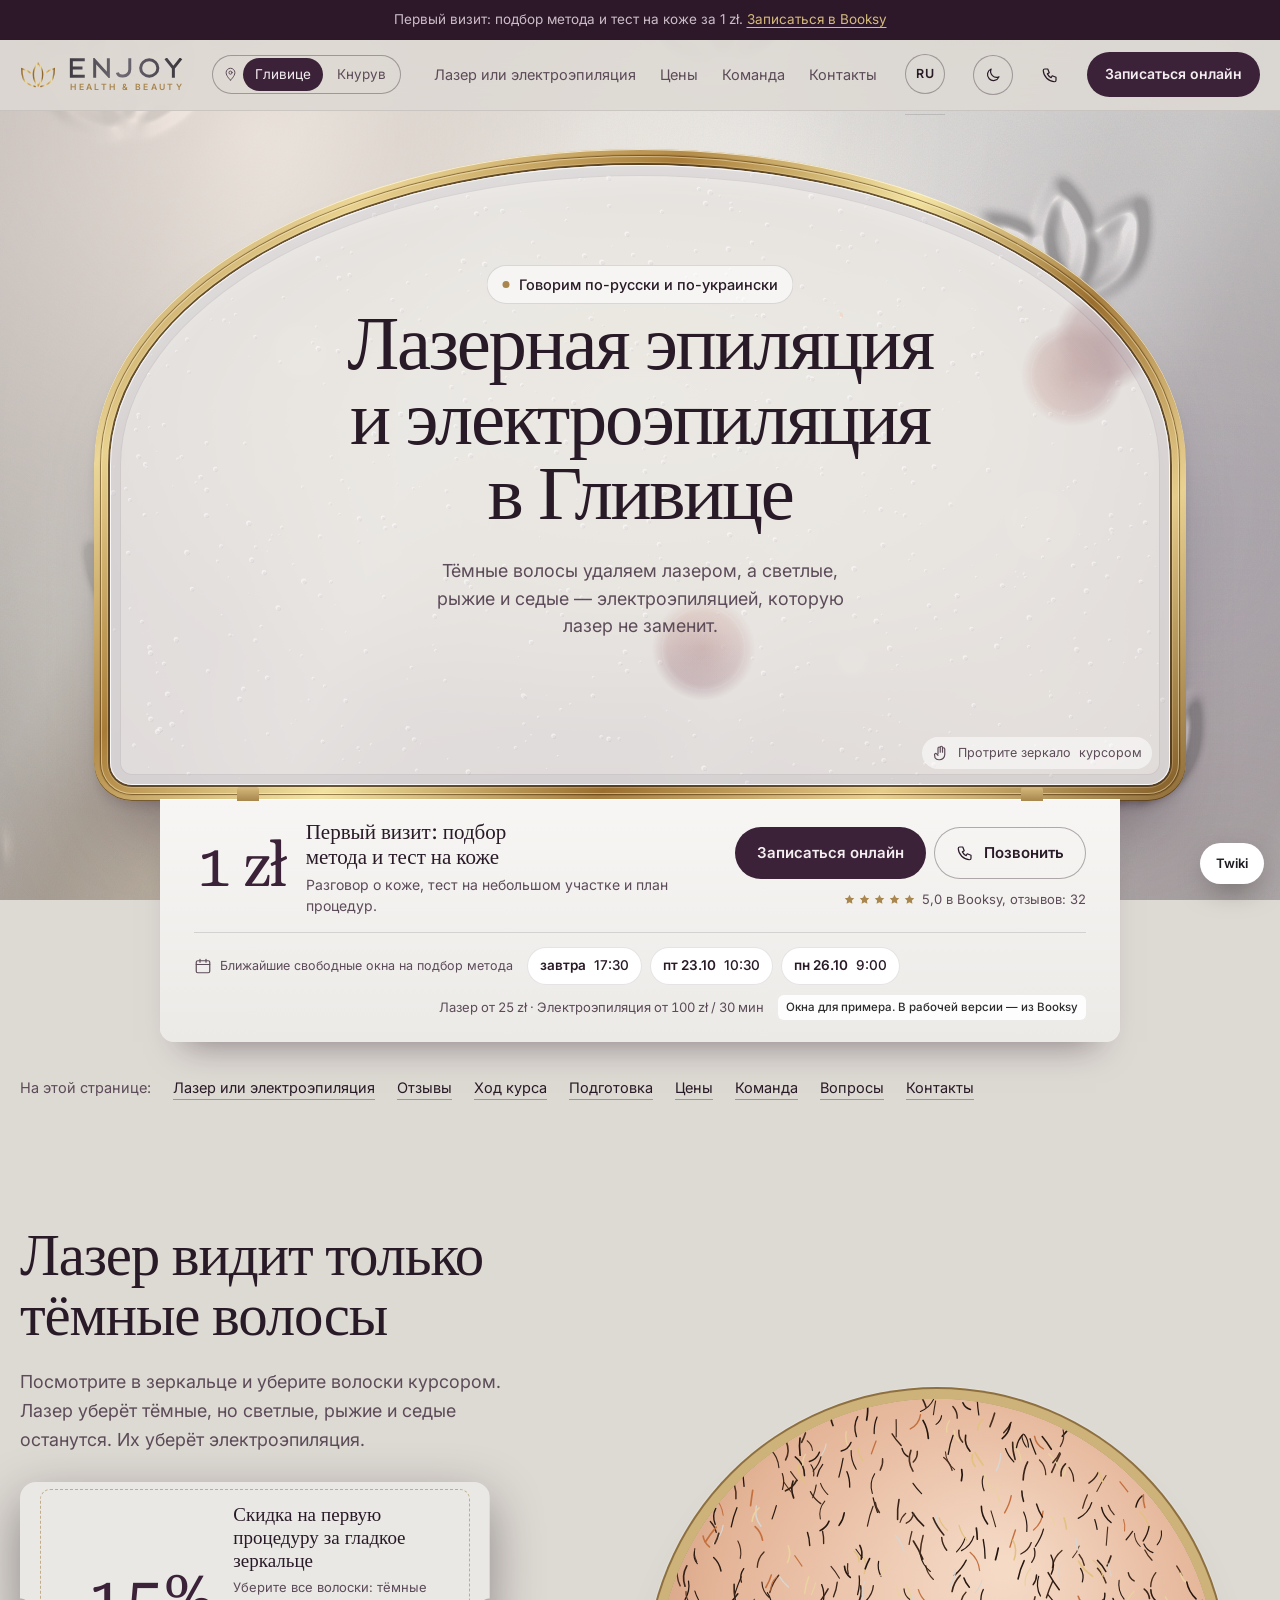
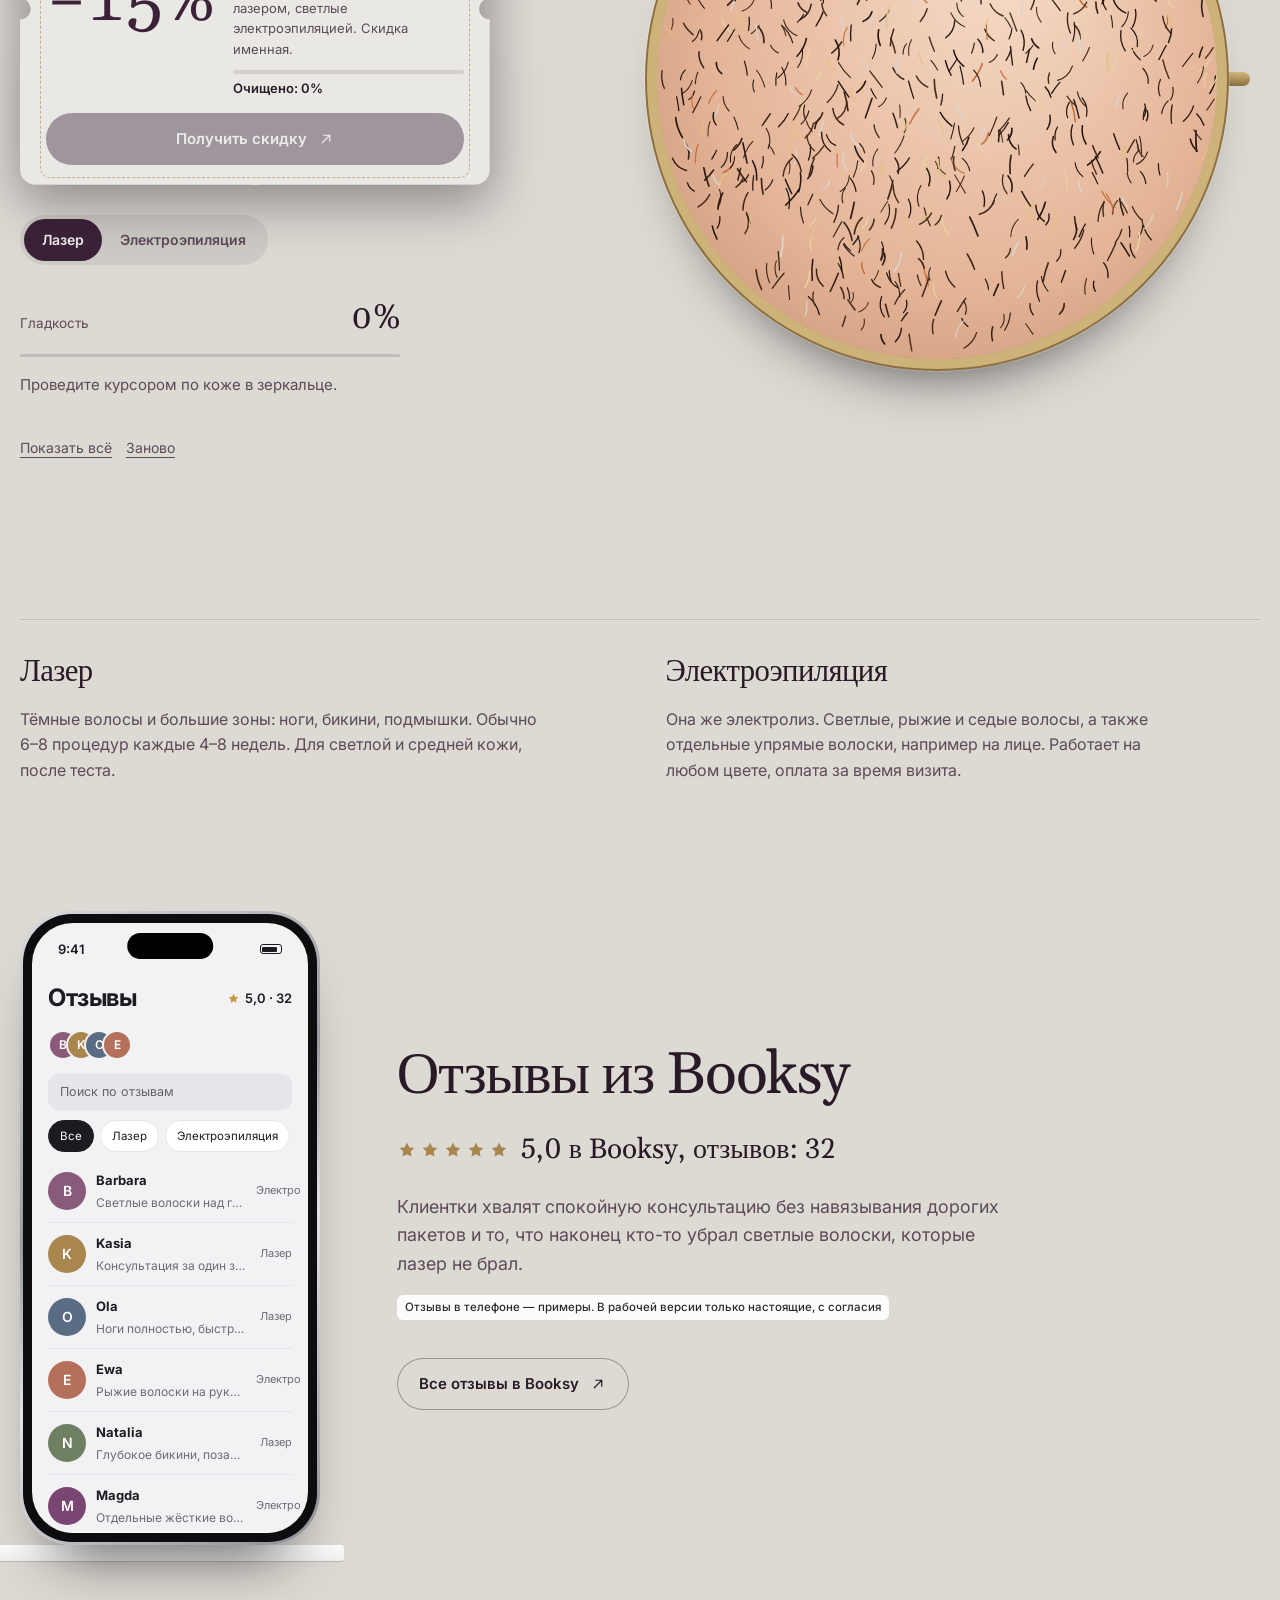
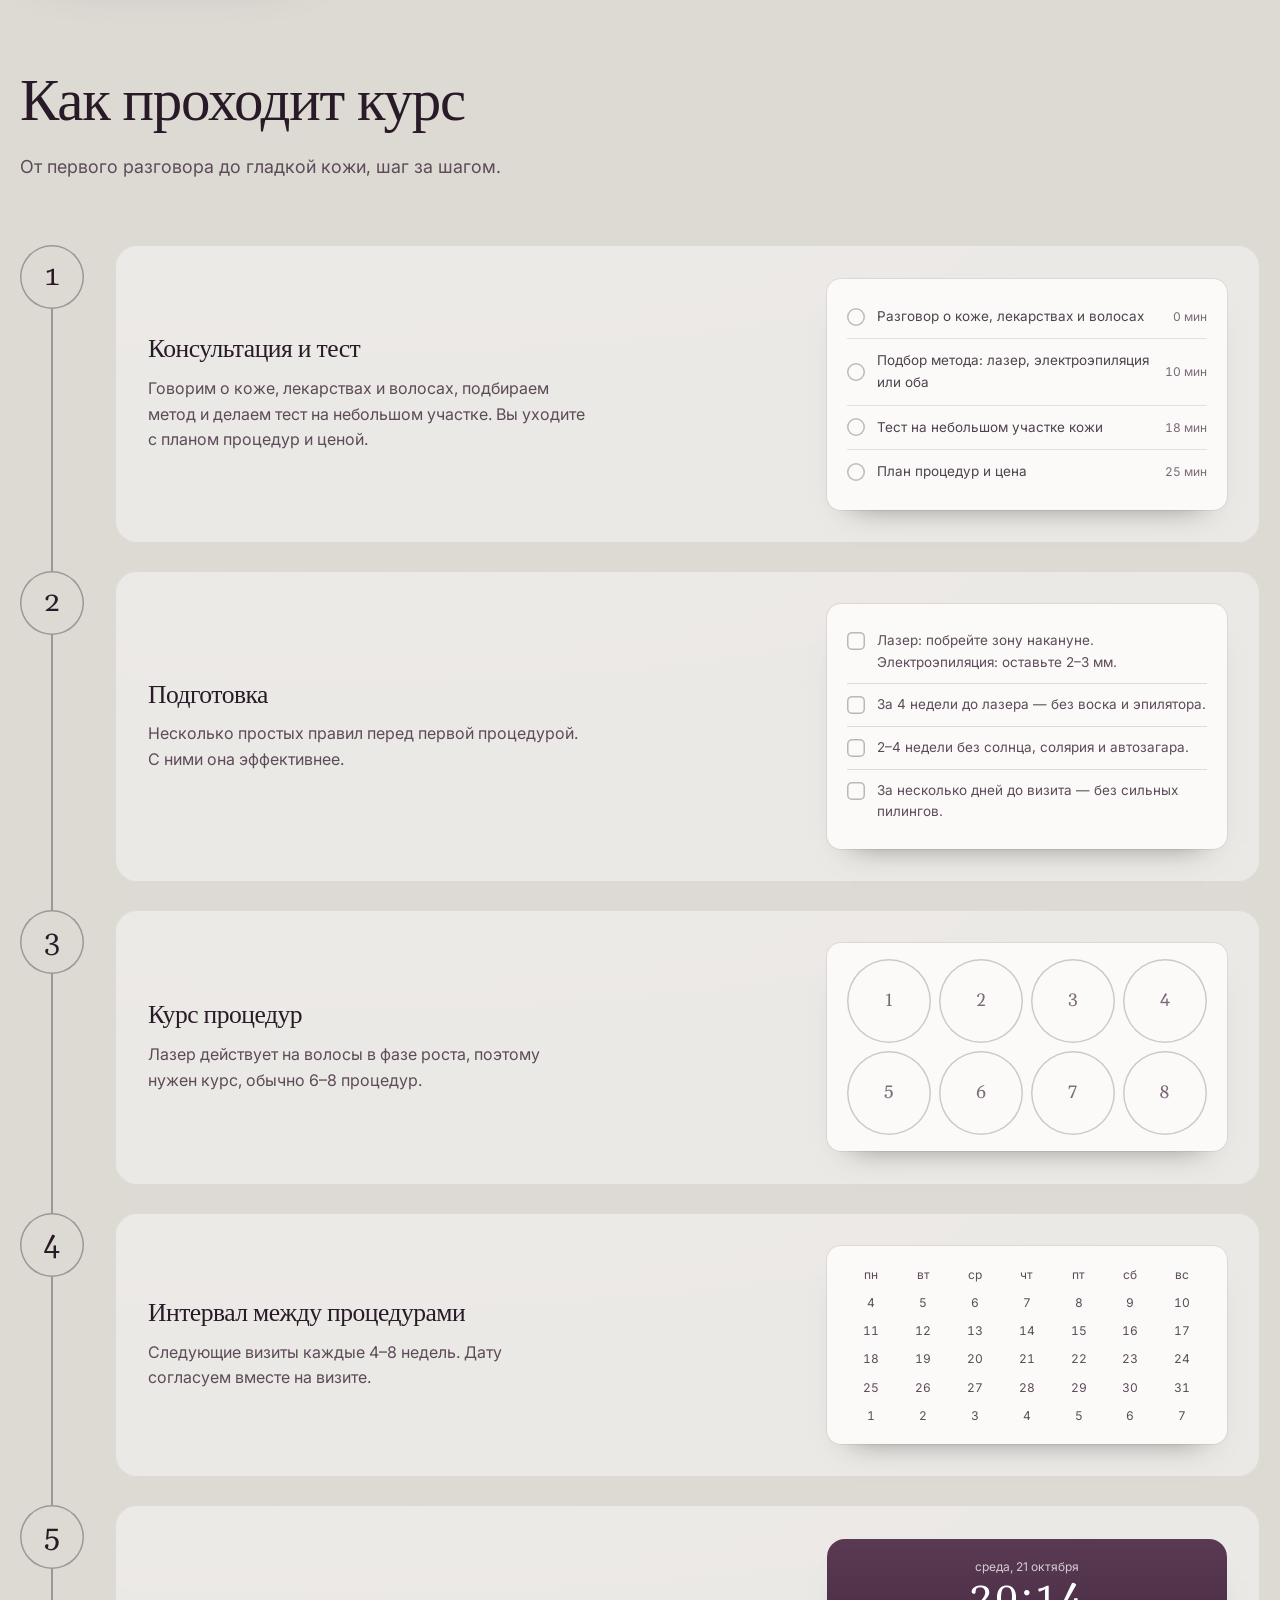
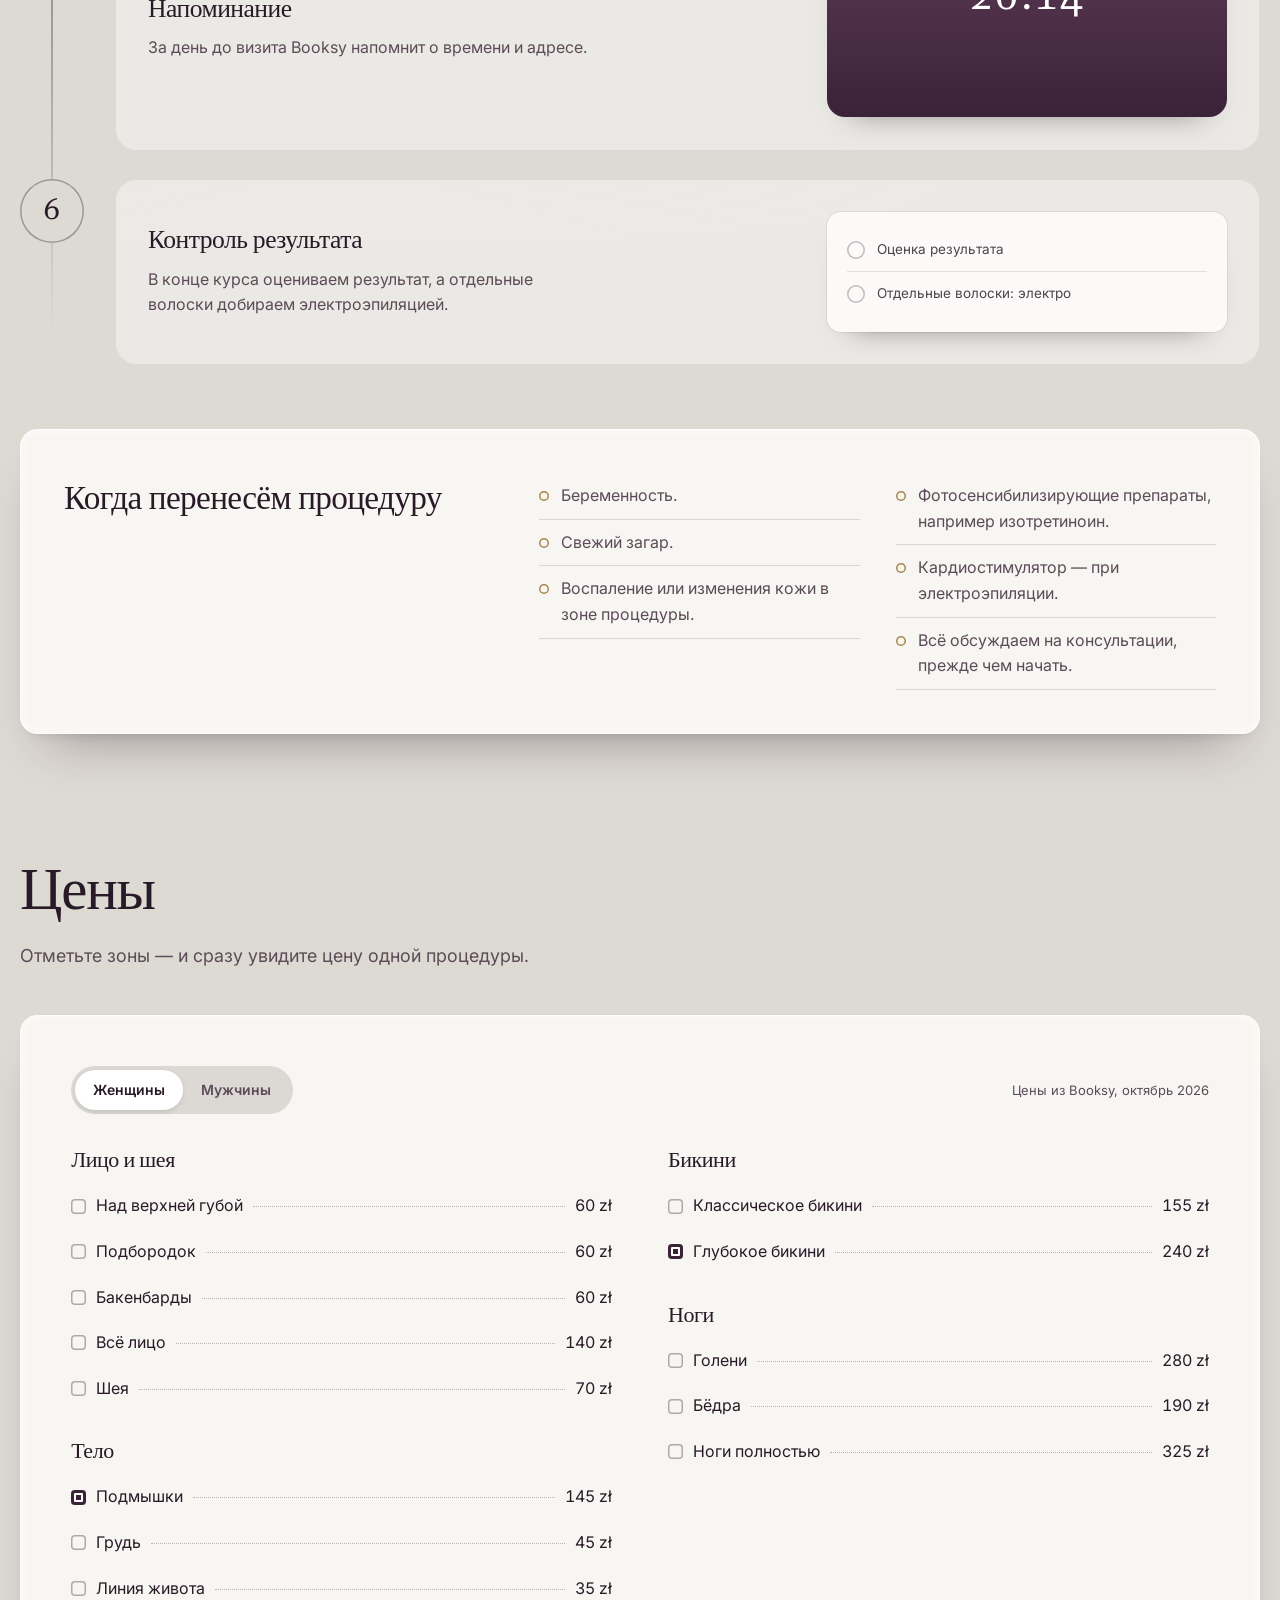
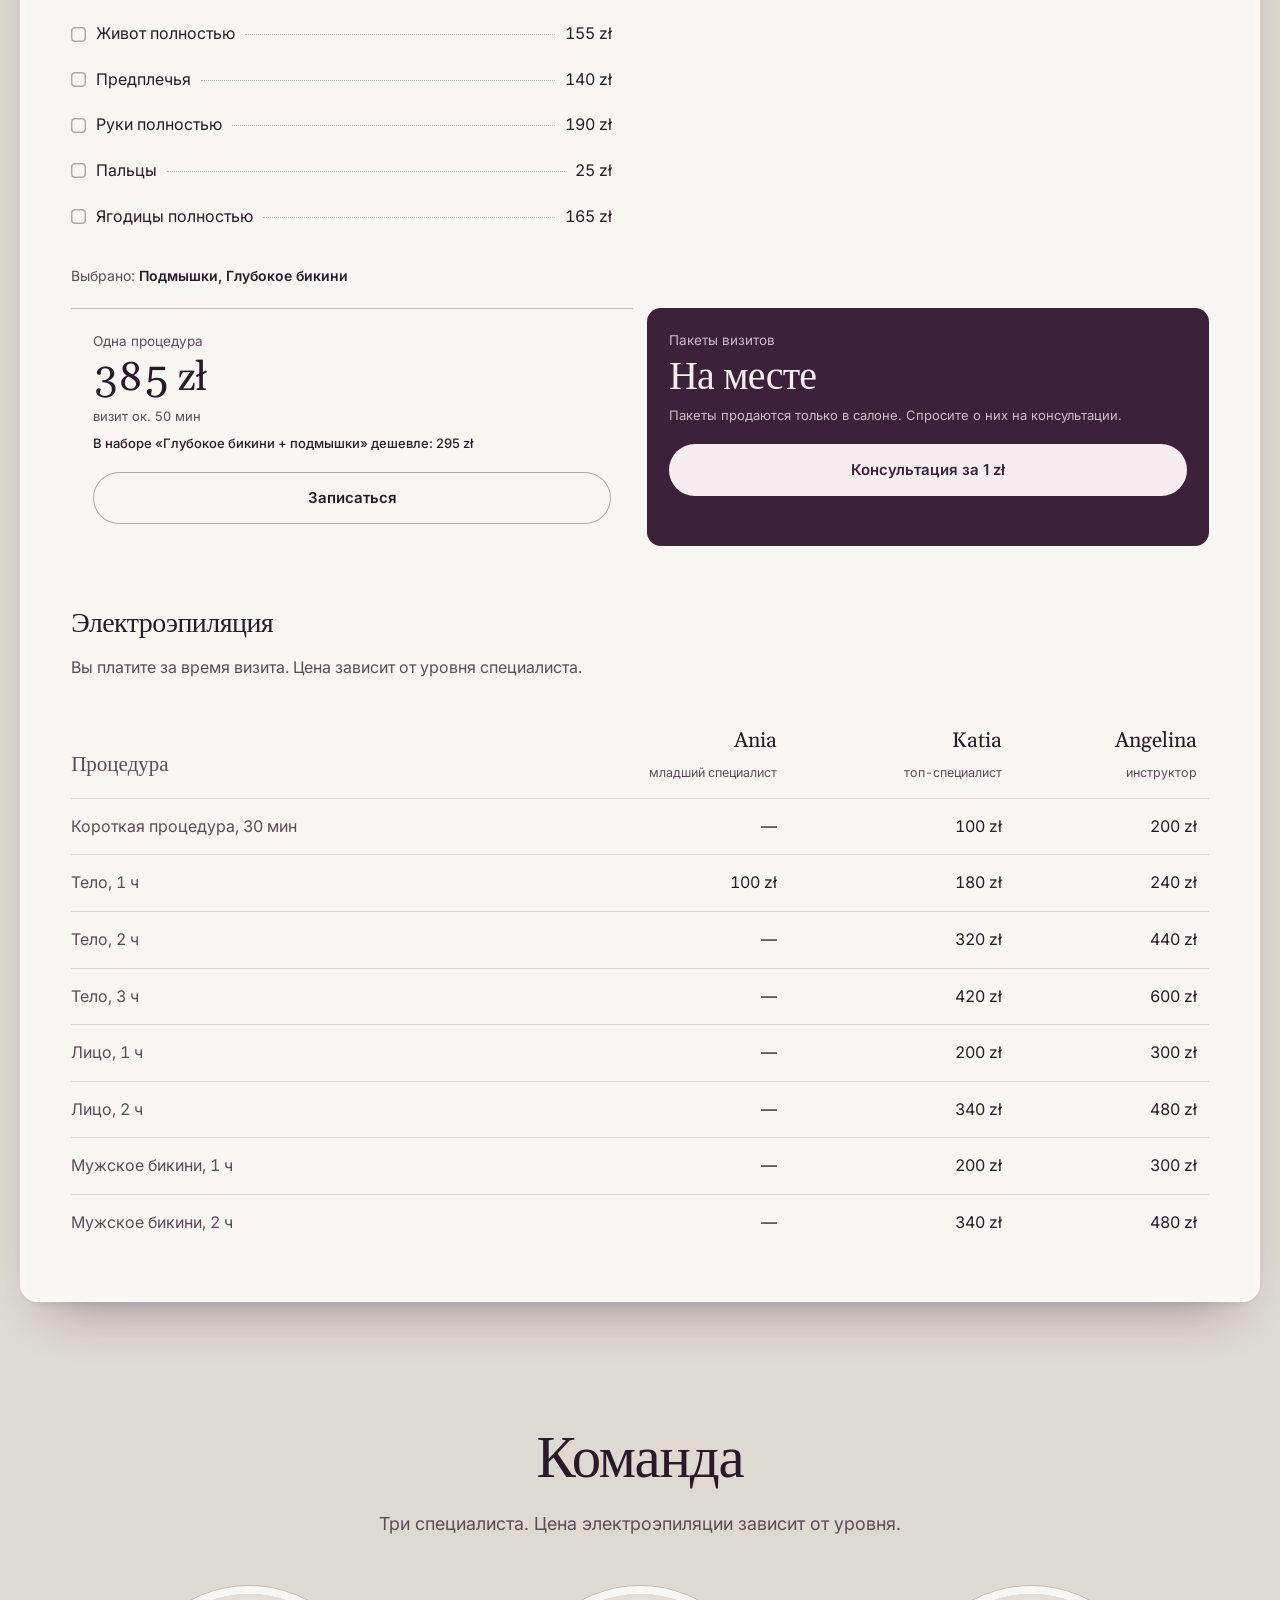
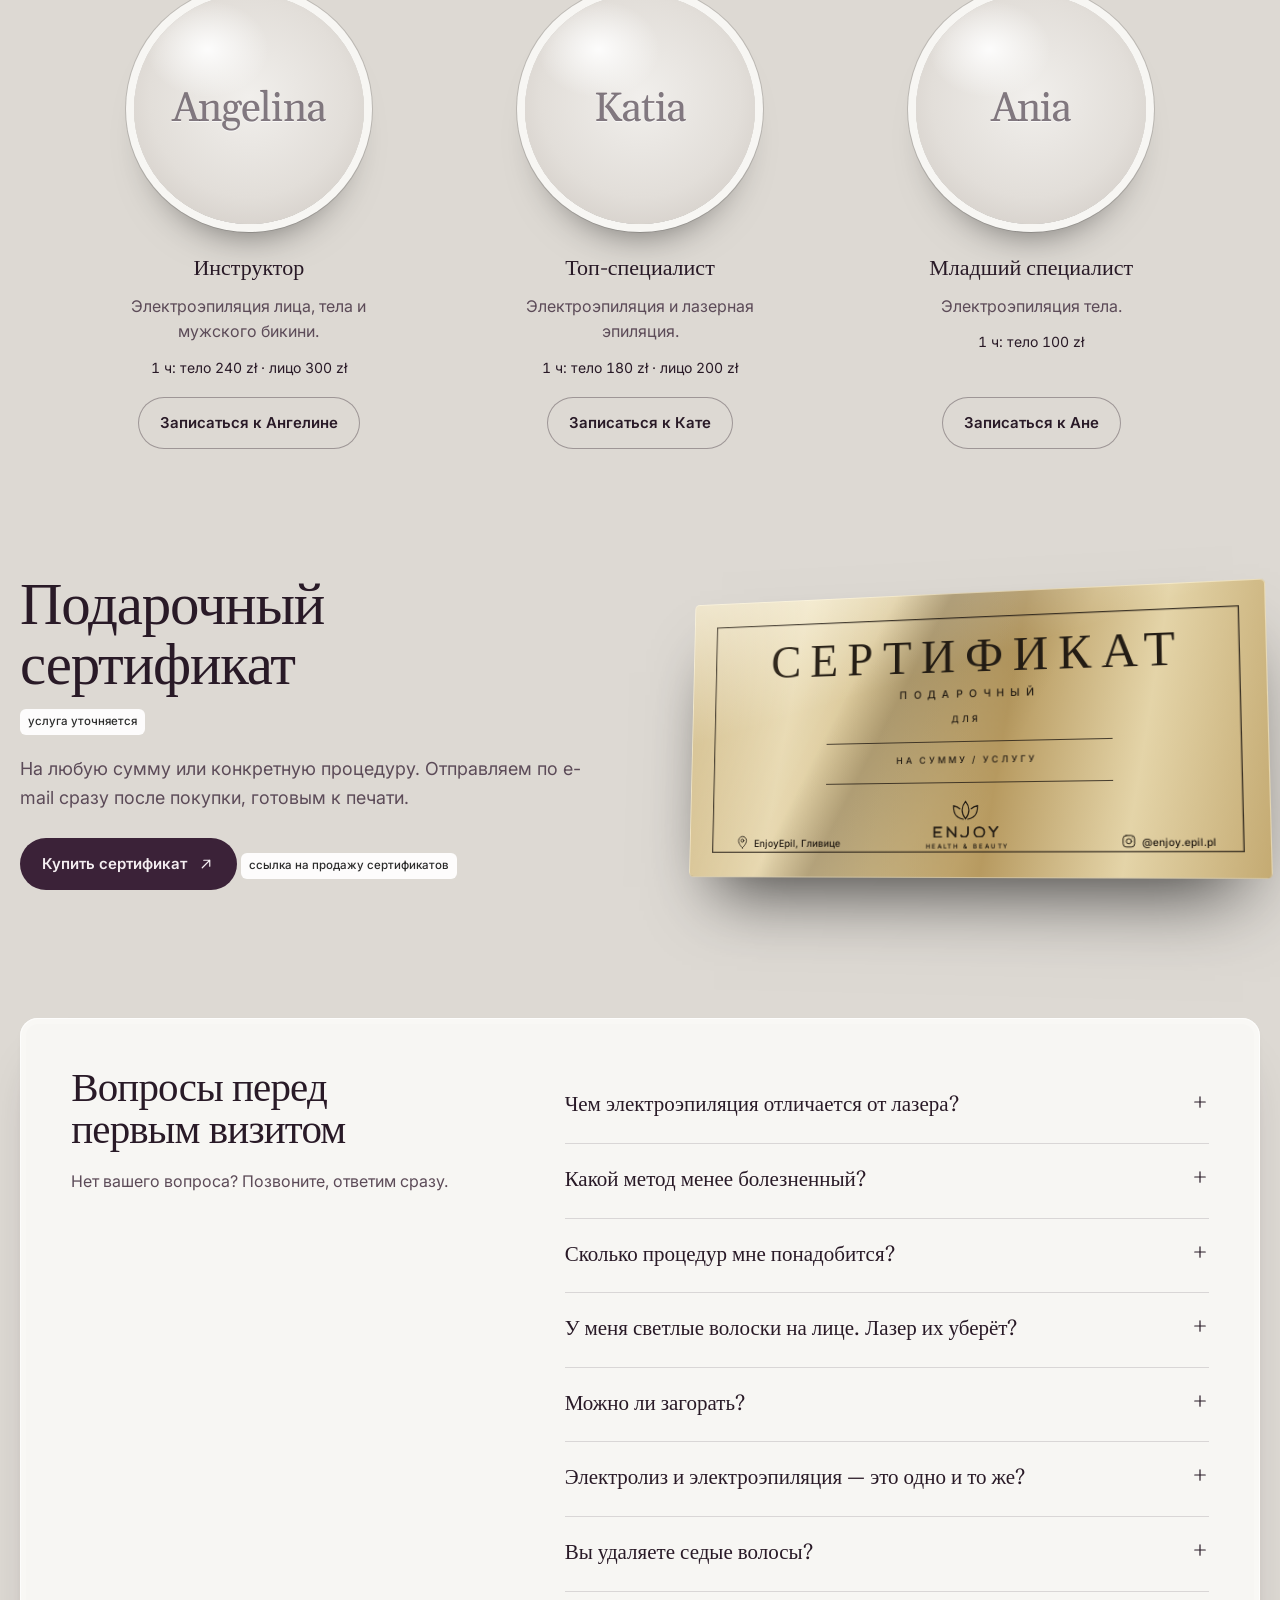
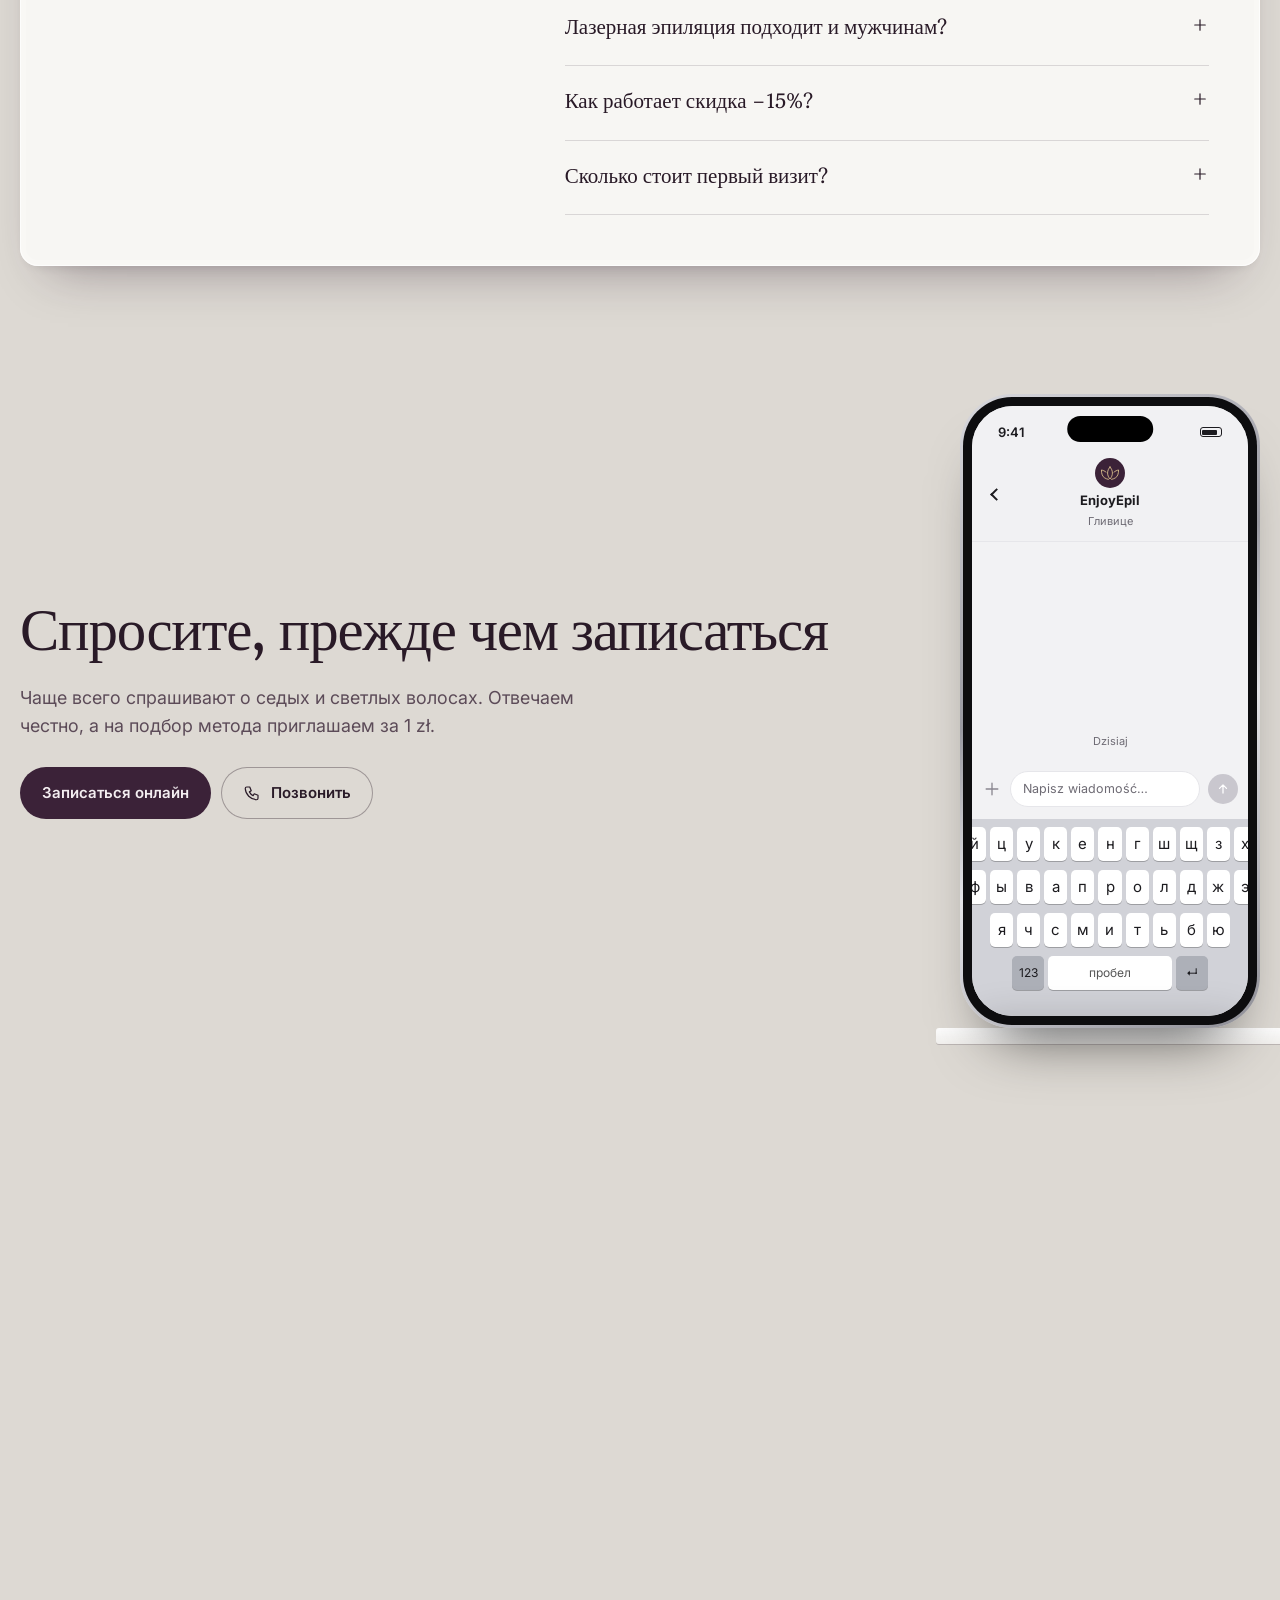
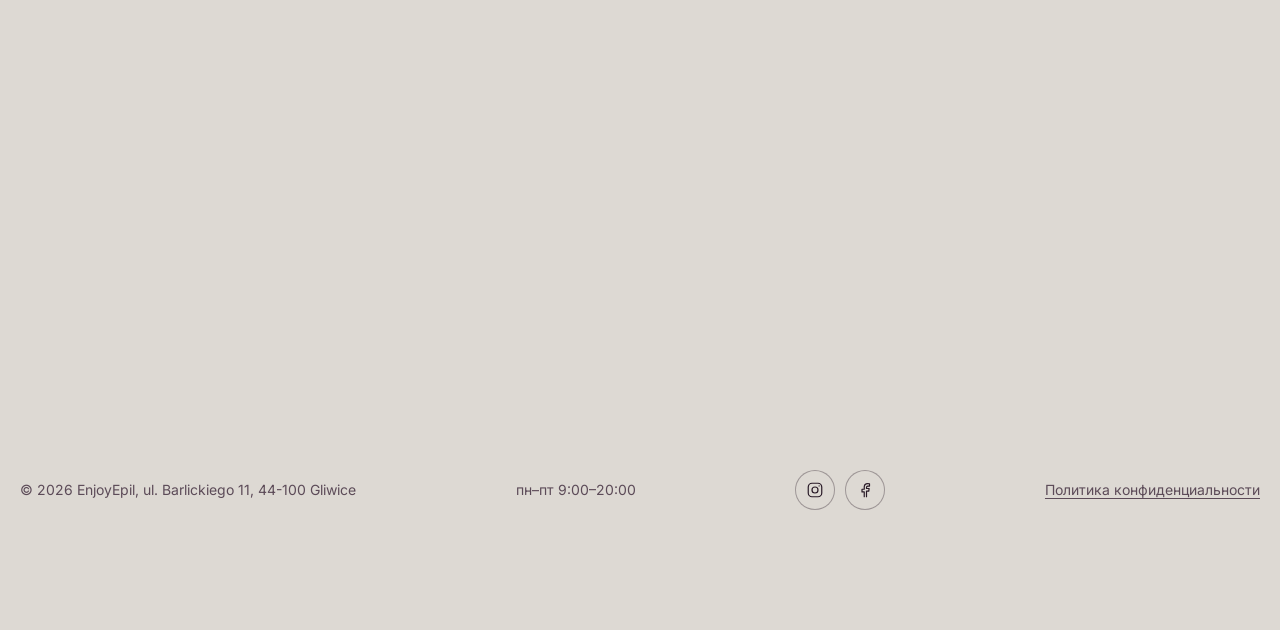
==== ru/index.html @ da037457 "Podgląd strony 2026-10-24 18:23" ====
<!DOCTYPE html>
<!-- Generated from index.html by tools/aktualizuj_ceny.py. Do not edit by hand. -->
<html lang="ru">
<head>
<meta charset="utf-8">
<meta name="robots" content="noindex, nofollow">
<meta name="viewport" content="width=device-width, initial-scale=1, viewport-fit=cover">
<script>(function(){var t;try{t=localStorage.getItem("ee-theme")}catch(e){}if(t!=="light"&&t!=="dark")t=matchMedia("(prefers-color-scheme: light)").matches?"light":"dark";document.documentElement.dataset.theme=t})()</script>
<title>Лазерная эпиляция и электроэпиляция в Гливице | EnjoyEpil</title>
<meta name="description" content="Лазерная эпиляция и электроэпиляция (электролиз) в Гливице, ul. Barlickiego 11. Лазер для тёмных волос, электроэпиляция для светлых, рыжих и седых. Консультация и тест за 1 zł. Говорим по-русски и по-украински.">
<link rel="canonical" href="https://enjoyepil.pl/ru/">
<!--hreflang-->
<link rel="alternate" hreflang="pl" href="https://enjoyepil.pl/">
<link rel="alternate" hreflang="ru" href="https://enjoyepil.pl/ru/">
<link rel="alternate" hreflang="uk" href="https://enjoyepil.pl/uk/">
<link rel="alternate" hreflang="x-default" href="https://enjoyepil.pl/">
<meta property="og:locale:alternate" content="pl_PL">
<meta property="og:locale:alternate" content="uk_UA">
<!--/hreflang-->
<meta property="og:type" content="website">
<meta property="og:locale" content="ru_RU">
<meta property="og:site_name" content="EnjoyEpil">
<meta property="og:title" content="Лазерная эпиляция и электроэпиляция в Гливице | EnjoyEpil">
<meta property="og:description" content="Лазер для тёмных волос, электроэпиляция для светлых, рыжих и седых. Консультация и тест на коже за 1 zł. ul. Barlickiego 11, Гливице. Говорим по-русски и по-украински.">
<meta property="og:url" content="https://enjoyepil.pl/ru/">
<meta property="og:image" content="https://enjoyepil.pl/assets/og.png">
<meta property="og:image:width" content="1200">
<meta property="og:image:height" content="630">
<meta property="og:image:alt" content="EnjoyEpil Health &amp; Beauty, Гливице">
<meta name="twitter:card" content="summary_large_image">
<meta name="theme-color" content="#341E32" media="(prefers-color-scheme: dark)">
<meta name="theme-color" content="#DDD9D3" media="(prefers-color-scheme: light)">
<link rel="icon" href="../assets/favicon.svg" type="image/svg+xml">
<link rel="icon" href="../assets/favicon-48.png" sizes="48x48" type="image/png">
<link rel="apple-touch-icon" href="../assets/apple-touch-icon.png">
<script type="application/ld+json">
{
 "@context": "https://schema.org",
 "@graph": [
  {
   "@type": "HealthAndBeautyBusiness",
   "@id": "https://enjoyepil.pl/ru/#business",
   "name": "EnjoyEpil",
   "alternateName": [
    "Электролиз. Электроэпиляция. EnjoyEpil Гливице",
    "Enjoy Health & Beauty"
   ],
   "description": "Лазерная эпиляция и электроэпиляция (электролиз) в Гливице, ul. Barlickiego 11. Лазер для тёмных волос, электроэпиляция для светлых, рыжих и седых. Консультация и тест за 1 zł. Говорим по-русски и по-украински.",
   "url": "https://enjoyepil.pl/ru/",
   "logo": "https://enjoyepil.pl/assets/logo.png",
   "image": "https://enjoyepil.pl/assets/og.png",
   "address": {
    "@type": "PostalAddress",
    "streetAddress": "ul. Norberta Barlickiego 11, I piętro",
    "addressLocality": "Gliwice",
    "postalCode": "44-100",
    "addressCountry": "PL"
   },
   "areaServed": {
    "@type": "City",
    "name": "Гливице"
   },
   "openingHoursSpecification": [
    {
     "@type": "OpeningHoursSpecification",
     "dayOfWeek": [
      "Monday",
      "Tuesday",
      "Wednesday",
      "Thursday",
      "Friday"
     ],
     "opens": "09:00",
     "closes": "20:00"
    }
   ],
   "priceRange": "25–600 zł",
   "currenciesAccepted": "PLN",
   "knowsLanguage": [
    "pl",
    "ru",
    "uk"
   ],
   "sameAs": [
    "https://booksy.com/pl-pl/354616_elektroliza-elektroepilacja-enjoyepil-gliwice_depilacja_12795_gliwice",
    "https://www.instagram.com/enjoy.epil.pl/",
    "https://www.facebook.com/enjoyepil.poland/"
   ],
   "employee": [
    {
     "@type": "Person",
     "name": "Angelina",
     "jobTitle": "Инструктор по электроэпиляции"
    },
    {
     "@type": "Person",
     "name": "Katia",
     "jobTitle": "Топ-специалист"
    },
    {
     "@type": "Person",
     "name": "Ania",
     "jobTitle": "Младший специалист"
    }
   ],
   "potentialAction": {
    "@type": "ReserveAction",
    "target": "https://booksy.com/pl-pl/354616_elektroliza-elektroepilacja-enjoyepil-gliwice_depilacja_12795_gliwice",
    "name": "Записаться в Booksy"
   },
   "hasOfferCatalog": {
    "@type": "OfferCatalog",
    "name": "Цены",
    "itemListElement": [
     {
      "@type": "OfferCatalog",
      "name": "Консультация, подбор метода и тест на коже",
      "itemListElement": [
       {
        "@type": "Offer",
        "price": "1",
        "priceCurrency": "PLN",
        "itemOffered": {
         "@type": "Service",
         "name": "Консультация, подбор метода и тест на коже"
        }
       }
      ]
     },
     {
      "@type": "OfferCatalog",
      "name": "Лазерная эпиляция для женщин",
      "itemListElement": [
       {
        "@type": "Offer",
        "price": "60",
        "priceCurrency": "PLN",
        "itemOffered": {
         "@type": "Service",
         "name": "Над верхней губой"
        }
       },
       {
        "@type": "Offer",
        "price": "60",
        "priceCurrency": "PLN",
        "itemOffered": {
         "@type": "Service",
         "name": "Подбородок"
        }
       },
       {
        "@type": "Offer",
        "price": "60",
        "priceCurrency": "PLN",
        "itemOffered": {
         "@type": "Service",
         "name": "Бакенбарды"
        }
       },
       {
        "@type": "Offer",
        "price": "140",
        "priceCurrency": "PLN",
        "itemOffered": {
         "@type": "Service",
         "name": "Всё лицо"
        }
       },
       {
        "@type": "Offer",
        "price": "70",
        "priceCurrency": "PLN",
        "itemOffered": {
         "@type": "Service",
         "name": "Шея"
        }
       },
       {
        "@type": "Offer",
        "price": "145",
        "priceCurrency": "PLN",
        "itemOffered": {
         "@type": "Service",
         "name": "Подмышки"
        }
       },
       {
        "@type": "Offer",
        "price": "45",
        "priceCurrency": "PLN",
        "itemOffered": {
         "@type": "Service",
         "name": "Грудь"
        }
       },
       {
        "@type": "Offer",
        "price": "35",
        "priceCurrency": "PLN",
        "itemOffered": {
         "@type": "Service",
         "name": "Линия живота"
        }
       },
       {
        "@type": "Offer",
        "price": "155",
        "priceCurrency": "PLN",
        "itemOffered": {
         "@type": "Service",
         "name": "Живот полностью"
        }
       },
       {
        "@type": "Offer",
        "price": "140",
        "priceCurrency": "PLN",
        "itemOffered": {
         "@type": "Service",
         "name": "Предплечья"
        }
       },
       {
        "@type": "Offer",
        "price": "190",
        "priceCurrency": "PLN",
        "itemOffered": {
         "@type": "Service",
         "name": "Руки полностью"
        }
       },
       {
        "@type": "Offer",
        "price": "25",
        "priceCurrency": "PLN",
        "itemOffered": {
         "@type": "Service",
         "name": "Пальцы"
        }
       },
       {
        "@type": "Offer",
        "price": "165",
        "priceCurrency": "PLN",
        "itemOffered": {
         "@type": "Service",
         "name": "Ягодицы полностью"
        }
       },
       {
        "@type": "Offer",
        "price": "155",
        "priceCurrency": "PLN",
        "itemOffered": {
         "@type": "Service",
         "name": "Классическое бикини"
        }
       },
       {
        "@type": "Offer",
        "price": "240",
        "priceCurrency": "PLN",
        "itemOffered": {
         "@type": "Service",
         "name": "Глубокое бикини"
        }
       },
       {
        "@type": "Offer",
        "price": "280",
        "priceCurrency": "PLN",
        "itemOffered": {
         "@type": "Service",
         "name": "Голени"
        }
       },
       {
        "@type": "Offer",
        "price": "190",
        "priceCurrency": "PLN",
        "itemOffered": {
         "@type": "Service",
         "name": "Бёдра"
        }
       },
       {
        "@type": "Offer",
        "price": "325",
        "priceCurrency": "PLN",
        "itemOffered": {
         "@type": "Service",
         "name": "Ноги полностью"
        }
       }
      ]
     },
     {
      "@type": "OfferCatalog",
      "name": "Лазерная эпиляция для мужчин",
      "itemListElement": [
       {
        "@type": "Offer",
        "price": "80",
        "priceCurrency": "PLN",
        "itemOffered": {
         "@type": "Service",
         "name": "Контур бороды"
        }
       },
       {
        "@type": "Offer",
        "price": "170",
        "priceCurrency": "PLN",
        "itemOffered": {
         "@type": "Service",
         "name": "Всё лицо"
        }
       },
       {
        "@type": "Offer",
        "price": "90",
        "priceCurrency": "PLN",
        "itemOffered": {
         "@type": "Service",
         "name": "Шея"
        }
       },
       {
        "@type": "Offer",
        "price": "190",
        "priceCurrency": "PLN",
        "itemOffered": {
         "@type": "Service",
         "name": "Подмышки"
        }
       },
       {
        "@type": "Offer",
        "price": "175",
        "priceCurrency": "PLN",
        "itemOffered": {
         "@type": "Service",
         "name": "Плечи"
        }
       },
       {
        "@type": "Offer",
        "price": "365",
        "priceCurrency": "PLN",
        "itemOffered": {
         "@type": "Service",
         "name": "Спина полностью"
        }
       },
       {
        "@type": "Offer",
        "price": "230",
        "priceCurrency": "PLN",
        "itemOffered": {
         "@type": "Service",
         "name": "Классическое бикини"
        }
       },
       {
        "@type": "Offer",
        "price": "310",
        "priceCurrency": "PLN",
        "itemOffered": {
         "@type": "Service",
         "name": "Глубокое бикини"
        }
       },
       {
        "@type": "Offer",
        "price": "320",
        "priceCurrency": "PLN",
        "itemOffered": {
         "@type": "Service",
         "name": "Голени"
        }
       },
       {
        "@type": "Offer",
        "price": "435",
        "priceCurrency": "PLN",
        "itemOffered": {
         "@type": "Service",
         "name": "Ноги полностью"
        }
       }
      ]
     },
     {
      "@type": "OfferCatalog",
      "name": "Наборы зон (лазерная эпиляция для женщин)",
      "itemListElement": [
       {
        "@type": "Offer",
        "price": "295",
        "priceCurrency": "PLN",
        "itemOffered": {
         "@type": "Service",
         "name": "Глубокое бикини + подмышки"
        }
       },
       {
        "@type": "Offer",
        "price": "465",
        "priceCurrency": "PLN",
        "itemOffered": {
         "@type": "Service",
         "name": "Глубокое бикини + подмышки + голени"
        }
       },
       {
        "@type": "Offer",
        "price": "495",
        "priceCurrency": "PLN",
        "itemOffered": {
         "@type": "Service",
         "name": "Глубокое бикини + подмышки + ноги полностью"
        }
       }
      ]
     },
     {
      "@type": "OfferCatalog",
      "name": "Электроэпиляция (электролиз)",
      "itemListElement": [
       {
        "@type": "Offer",
        "price": "100",
        "priceCurrency": "PLN",
        "itemOffered": {
         "@type": "Service",
         "name": "Электроэпиляция: Короткая процедура, 30 мин (Katia, топ-специалист)"
        }
       },
       {
        "@type": "Offer",
        "price": "200",
        "priceCurrency": "PLN",
        "itemOffered": {
         "@type": "Service",
         "name": "Электроэпиляция: Короткая процедура, 30 мин (Angelina, инструктор)"
        }
       },
       {
        "@type": "Offer",
        "price": "100",
        "priceCurrency": "PLN",
        "itemOffered": {
         "@type": "Service",
         "name": "Электроэпиляция: Тело, 1 ч (Ania, младший специалист)"
        }
       },
       {
        "@type": "Offer",
        "price": "180",
        "priceCurrency": "PLN",
        "itemOffered": {
         "@type": "Service",
         "name": "Электроэпиляция: Тело, 1 ч (Katia, топ-специалист)"
        }
       },
       {
        "@type": "Offer",
        "price": "240",
        "priceCurrency": "PLN",
        "itemOffered": {
         "@type": "Service",
         "name": "Электроэпиляция: Тело, 1 ч (Angelina, инструктор)"
        }
       },
       {
        "@type": "Offer",
        "price": "320",
        "priceCurrency": "PLN",
        "itemOffered": {
         "@type": "Service",
         "name": "Электроэпиляция: Тело, 2 ч (Katia, топ-специалист)"
        }
       },
       {
        "@type": "Offer",
        "price": "440",
        "priceCurrency": "PLN",
        "itemOffered": {
         "@type": "Service",
         "name": "Электроэпиляция: Тело, 2 ч (Angelina, инструктор)"
        }
       },
       {
        "@type": "Offer",
        "price": "420",
        "priceCurrency": "PLN",
        "itemOffered": {
         "@type": "Service",
         "name": "Электроэпиляция: Тело, 3 ч (Katia, топ-специалист)"
        }
       },
       {
        "@type": "Offer",
        "price": "600",
        "priceCurrency": "PLN",
        "itemOffered": {
         "@type": "Service",
         "name": "Электроэпиляция: Тело, 3 ч (Angelina, инструктор)"
        }
       },
       {
        "@type": "Offer",
        "price": "200",
        "priceCurrency": "PLN",
        "itemOffered": {
         "@type": "Service",
         "name": "Электроэпиляция: Лицо, 1 ч (Katia, топ-специалист)"
        }
       },
       {
        "@type": "Offer",
        "price": "300",
        "priceCurrency": "PLN",
        "itemOffered": {
         "@type": "Service",
         "name": "Электроэпиляция: Лицо, 1 ч (Angelina, инструктор)"
        }
       },
       {
        "@type": "Offer",
        "price": "340",
        "priceCurrency": "PLN",
        "itemOffered": {
         "@type": "Service",
         "name": "Электроэпиляция: Лицо, 2 ч (Katia, топ-специалист)"
        }
       },
       {
        "@type": "Offer",
        "price": "480",
        "priceCurrency": "PLN",
        "itemOffered": {
         "@type": "Service",
         "name": "Электроэпиляция: Лицо, 2 ч (Angelina, инструктор)"
        }
       },
       {
        "@type": "Offer",
        "price": "200",
        "priceCurrency": "PLN",
        "itemOffered": {
         "@type": "Service",
         "name": "Электроэпиляция: Мужское бикини, 1 ч (Katia, топ-специалист)"
        }
       },
       {
        "@type": "Offer",
        "price": "300",
        "priceCurrency": "PLN",
        "itemOffered": {
         "@type": "Service",
         "name": "Электроэпиляция: Мужское бикини, 1 ч (Angelina, инструктор)"
        }
       },
       {
        "@type": "Offer",
        "price": "340",
        "priceCurrency": "PLN",
        "itemOffered": {
         "@type": "Service",
         "name": "Электроэпиляция: Мужское бикини, 2 ч (Katia, топ-специалист)"
        }
       },
       {
        "@type": "Offer",
        "price": "480",
        "priceCurrency": "PLN",
        "itemOffered": {
         "@type": "Service",
         "name": "Электроэпиляция: Мужское бикини, 2 ч (Angelina, инструктор)"
        }
       }
      ]
     }
    ]
   }
  },
  {
   "@type": "WebSite",
   "@id": "https://enjoyepil.pl/ru/#website",
   "url": "https://enjoyepil.pl/ru/",
   "name": "EnjoyEpil",
   "inLanguage": "ru-RU",
   "publisher": {
    "@id": "https://enjoyepil.pl/ru/#business"
   }
  },
  {
   "@type": "FAQPage",
   "@id": "https://enjoyepil.pl/ru/#faq",
   "mainEntity": [
    {
     "@type": "Question",
     "name": "Чем электроэпиляция отличается от лазера?",
     "acceptedAnswer": {
      "@type": "Answer",
      "text": "Лазер действует на тёмный пигмент и быстро обрабатывает большие зоны. Электроэпиляция разрушает луковицу каждого волоса отдельно, поэтому работает на любом цвете, в том числе светлом, рыжем и седом."
     }
    },
    {
     "@type": "Question",
     "name": "Какой метод менее болезненный?",
     "acceptedAnswer": {
      "@type": "Answer",
      "text": "Лазер с охлаждаемой насадкой большинство описывает как тепло и покалывание. Электроэпиляция ощутимее, но визиты короткие, а мощность подбираем под зону."
     }
    },
    {
     "@type": "Question",
     "name": "Сколько процедур мне понадобится?",
     "acceptedAnswer": {
      "@type": "Answer",
      "text": "Для лазера обычно 6–8 процедур каждые 4–8 недель. Для электроэпиляции число визитов зависит от количества волос. План составляем на консультации."
     }
    },
    {
     "@type": "Question",
     "name": "У меня светлые волоски на лице. Лазер их уберёт?",
     "acceptedAnswer": {
      "@type": "Answer",
      "text": "Скорее нет: лазер их не видит. Такие волоски удаляем электроэпиляцией, волосок за волоском."
     }
    },
    {
     "@type": "Question",
     "name": "Можно ли загорать?",
     "acceptedAnswer": {
      "@type": "Answer",
      "text": "До и после лазера 2–4 недели избегайте солнца, солярия и автозагара. Между визитами пользуйтесь кремом с SPF 50."
     }
    },
    {
     "@type": "Question",
     "name": "Электролиз и электроэпиляция — это одно и то же?",
     "acceptedAnswer": {
      "@type": "Answer",
      "text": "Да, это два названия одного метода. Тонкий зонд попадает в луковицу отдельного волоса и разрушает её, поэтому метод работает на волосах любого цвета."
     }
    },
    {
     "@type": "Question",
     "name": "Вы удаляете седые волосы?",
     "acceptedAnswer": {
      "@type": "Answer",
      "text": "Да, электроэпиляцией. Лазер не видит седые волосы, потому что в них нет пигмента, а электроэпиляция удаляет их волосок за волоском."
     }
    },
    {
     "@type": "Question",
     "name": "Лазерная эпиляция подходит и мужчинам?",
     "acceptedAnswer": {
      "@type": "Answer",
      "text": "Да. У нас отдельный прайс на мужские зоны, среди них контур бороды, спина, плечи и ноги. Электроэпиляцией удаляем и волосы в зоне мужского бикини."
     }
    },
    {
     "@type": "Question",
     "name": "Как работает скидка −15%?",
     "acceptedAnswer": {
      "@type": "Answer",
      "text": "Очистите зеркальце в разделе «Лазер видит только тёмные волосы», введите имя и фамилию и скачайте изображение с кодом. Скидка именная и действует только на первую процедуру в EnjoyEpil. Покажите изображение в салоне перед процедурой."
     }
    },
    {
     "@type": "Question",
     "name": "Сколько стоит первый визит?",
     "acceptedAnswer": {
      "@type": "Answer",
      "text": "1 zł. Это подбор метода, разговор о коже и тест на небольшом участке."
     }
    }
   ],
   "inLanguage": "ru-RU"
  }
 ]
}
</script>
<link rel="preconnect" href="https://fonts.googleapis.com">
<link rel="preconnect" href="https://fonts.gstatic.com" crossorigin>
<link href="https://fonts.googleapis.com/css2?family=Gelasio&family=Inter:wght@400;500;600&display=swap" rel="stylesheet">
<style>
:root{
  --wall:#341E32;--tile:#3B2238;--tile-2:#46293F;--tile-3:#53324B;--grout:#2C1829;--on-tile:#F4EEF1;--on-tile-2:#CDBDC9;
  --fog:#E9E8E5;--fog-2:#DCD9D5;--ink:#291A27;--ink-2:#5C4B58;--line:rgba(41,26,39,.14);
  --brass:#A8864D;--brass-hi:#D6BA7E;--brass-ink:#2A1C10;
  --glass:rgba(250,248,246,.72);
  /* wall-dependent tokens: dark velvet by default, light morning wall under [data-theme="light"] */
  --on-wall:#F4EEF1;--on-wall-2:#CDBDC9;--wall-line:rgba(244,238,241,.14);--wall-line-2:rgba(244,238,241,.4);--wall-hover:rgba(244,238,241,.08);
  --wall-btn:#F4EEF1;--wall-btn-ink:#3B2238;--wall-accent:#D6BA7E;--wall-pill:rgba(0,0,0,.22);--chrome:#3B2238;--chrome-line:rgba(255,255,255,.06);
  --card:rgba(255,255,255,.045);--card-edge:rgba(255,255,255,.08);--card-ink:#F4EEF1;--card-ink-2:#CDBDC9;--card-ui-edge:rgba(255,255,255,.4);--mirror:#E9E8E5;--mirror-drop:rgba(10,2,10,.6);--mirror-drop-2:rgba(10,2,10,.4);
  --glow:rgba(214,186,126,.10);--glow-2:rgba(214,186,126,.03);--lamp:rgba(214,186,126,.13);
  --m1:rgba(140,64,116,.72);--m2:rgba(86,44,120,.72);--m3:rgba(176,108,74,.38);--m4:rgba(214,186,126,.2);--m5:rgba(14,4,16,.66);--m6:rgba(112,40,76,.58);--sheen:rgba(255,232,214,.065);
  --engrave:rgba(244,238,241,.07);--engrave-hi:rgba(255,255,255,.07);--engrave-lo:rgba(0,0,0,.4);
  --grain:url("data:image/svg+xml,%3Csvg xmlns='http://www.w3.org/2000/svg' width='220' height='220'%3E%3Cfilter id='n'%3E%3CfeTurbulence type='fractalNoise' baseFrequency='.85' numOctaves='3' stitchTiles='stitch'/%3E%3CfeColorMatrix values='0 0 0 0 1 0 0 0 0 1 0 0 0 0 1 0 0 0 .07 0'/%3E%3C/filter%3E%3Crect width='100%25' height='100%25' filter='url(%23n)'/%3E%3C/svg%3E");
  --wall-light:radial-gradient(70% 55% at 18% 0%,rgba(214,186,126,.11),transparent 70%),radial-gradient(60% 55% at 100% 45%,rgba(122,72,112,.32),transparent 70%),radial-gradient(80% 60% at 0% 100%,rgba(18,5,16,.55),transparent 70%);
  --r:14px;--rs:10px;
  --f-d:"Gelasio",Georgia,"Times New Roman",serif;
  --f-b:"Inter",system-ui,-apple-system,"Segoe UI",sans-serif;
  --ease:cubic-bezier(.16,1,.3,1);
  --sec:clamp(72px,10vw,150px);
  box-sizing:border-box;padding-top:env(safe-area-inset-top,0px);padding-bottom:env(safe-area-inset-bottom,0px);
  color-scheme:light;
}
:root[data-theme="light"]{
  --wall:#DDD9D3;--on-wall:#291A27;--on-wall-2:#5C4B58;--wall-line:rgba(41,26,39,.14);--wall-line-2:rgba(41,26,39,.35);--wall-hover:rgba(41,26,39,.06);
  --wall-btn:#3B2238;--wall-btn-ink:#F4EEF1;--wall-accent:#A8864D;--wall-pill:rgba(41,26,39,.08);--chrome:#DDD9D3;--chrome-line:rgba(41,26,39,.1);
  --card:rgba(255,255,255,.42);--card-edge:rgba(41,26,39,.07);--card-ink:#291A27;--card-ink-2:#5C4B58;--card-ui-edge:rgba(41,26,39,.08);--mirror:#F7F6F3;--mirror-drop:rgba(40,20,38,.42);--mirror-drop-2:rgba(40,20,38,.16);
  --glow:rgba(255,255,255,.55);--glow-2:rgba(255,255,255,.15);--lamp:rgba(255,248,236,.7);
  --m1:rgba(196,166,184,.42);--m2:rgba(178,170,204,.36);--m3:rgba(232,204,162,.48);--m4:rgba(255,255,255,.75);--m5:rgba(150,122,140,.22);--m6:rgba(214,190,176,.4);--sheen:rgba(255,255,255,.3);
  --engrave:rgba(41,26,39,.11);--engrave-hi:rgba(255,255,255,.85);--engrave-lo:rgba(41,26,39,.16);
  --grain:url("data:image/svg+xml,%3Csvg xmlns='http://www.w3.org/2000/svg' width='220' height='220'%3E%3Cfilter id='n'%3E%3CfeTurbulence type='fractalNoise' baseFrequency='.85' numOctaves='3' stitchTiles='stitch'/%3E%3CfeColorMatrix values='0 0 0 0 .16 0 0 0 0 .1 0 0 0 0 .15 0 0 0 .06 0'/%3E%3C/filter%3E%3Crect width='100%25' height='100%25' filter='url(%23n)'/%3E%3C/svg%3E");
  --wall-light:linear-gradient(118deg,transparent 0 30%,rgba(255,255,255,.45) 38%,transparent 47%,transparent 53%,rgba(255,255,255,.32) 60%,transparent 69%),radial-gradient(70% 60% at 88% 0%,rgba(255,255,255,.95),transparent 70%),radial-gradient(60% 50% at 0% 100%,rgba(59,34,56,.10),transparent 70%);
  scrollbar-color:#B4A9B1 #DDD9D3}
:root[data-theme="light"] .shelf{box-shadow:0 1px 0 rgba(255,255,255,.9) inset,0 24px 34px -24px rgba(40,20,38,.5)}
:root[data-theme="light"] .stagep .glassshelf{background:linear-gradient(180deg,rgba(255,255,255,.95),rgba(255,255,255,.6));box-shadow:0 1px 0 rgba(41,26,39,.18),0 18px 26px -14px rgba(40,20,38,.5)}
:root[data-theme="light"] .frame{box-shadow:inset 0 1px 0 rgba(255,250,230,.75),inset 0 -1px 0 rgba(60,36,10,.6),inset 0 0 0 5px rgba(255,240,200,.12),0 50px 70px -36px rgba(40,20,38,.5),0 8px 18px -10px rgba(40,20,38,.35)}
*,*::before,*::after{box-sizing:inherit}
html{scroll-padding-top:calc(env(safe-area-inset-top,0px) + 84px);scroll-behavior:smooth;overflow-x:clip}
body{margin:0;background-color:var(--wall);color:var(--on-wall);font-family:var(--f-b);font-size:16px;line-height:1.6;-webkit-font-smoothing:antialiased;overflow-x:clip;
  background-image:var(--wall-light);background-attachment:fixed}
/* living velvet: large soft gradient fields drifting slowly behind the whole page, a satin sheen and grain on top */
.mesh{position:fixed;inset:0;z-index:-4;overflow:hidden;pointer-events:none}
.mesh i{position:absolute;border-radius:50%;will-change:transform}
.mesh .m1{width:85vmax;height:85vmax;left:-30vmax;top:-35vmax;background:radial-gradient(closest-side,var(--m1),transparent);animation:mA 46s ease-in-out infinite alternate}
.mesh .m2{width:75vmax;height:75vmax;right:-30vmax;top:5vh;background:radial-gradient(closest-side,var(--m2),transparent);animation:mB 58s ease-in-out infinite alternate}
.mesh .m3{width:65vmax;height:65vmax;left:-15vmax;bottom:-35vmax;background:radial-gradient(closest-side,var(--m3),transparent);animation:mC 64s ease-in-out infinite alternate}
.mesh .m4{width:50vmax;height:50vmax;left:30vw;top:-20vmax;background:radial-gradient(closest-side,var(--m4),transparent);animation:mD 40s ease-in-out infinite alternate}
.mesh .m5{width:90vmax;height:90vmax;right:-40vmax;bottom:-50vmax;background:radial-gradient(closest-side,var(--m5),transparent);animation:mB 72s ease-in-out infinite alternate-reverse}
.mesh .m6{width:55vmax;height:55vmax;left:35vw;top:45vh;background:radial-gradient(closest-side,var(--m6),transparent);animation:mA 52s ease-in-out infinite alternate-reverse}
.mesh .sh{inset:-30% -60%;border-radius:0;background:repeating-linear-gradient(115deg,transparent 0 7%,var(--sheen) 10%,transparent 13%,transparent 21%,var(--sheen) 23%,transparent 26%);animation:sh 90s ease-in-out infinite alternate}
@keyframes mA{to{transform:translate(22vw,16vh) scale(1.18)}}
@keyframes mB{to{transform:translate(-20vw,22vh) scale(.88)}}
@keyframes mC{to{transform:translate(26vw,-18vh) scale(1.22)}}
@keyframes mD{to{transform:translate(-24vw,26vh) scale(1.3)}}
@keyframes sh{to{transform:translateX(18%)}}
.grainl{position:fixed;inset:0;z-index:-3;pointer-events:none;background-image:var(--grain);background-size:220px 220px}
/* embossed velvet: lotus relief pressed into the wall, lit by a point light that follows the cursor.
   Rendered at half size and scaled up: cheaper, and the softness suits velvet. */
.relief{position:fixed;left:0;top:0;width:50vw;height:50vh;transform:scale(2);transform-origin:0 0;z-index:-3;pointer-events:none;mix-blend-mode:soft-light;opacity:.75}
:root[data-theme="light"] .relief{mix-blend-mode:multiply;opacity:.32}
/* lamp light that drifts down the wall with scroll: warm at the hero, deeper at prices, warm again at contact */
.lamp{position:fixed;left:0;top:0;width:110vmax;height:110vmax;margin:-55vmax 0 0 -55vmax;border-radius:50%;pointer-events:none;z-index:-2;
  background:radial-gradient(closest-side,var(--lamp),transparent);transform:translate(20vw,15vh);will-change:transform,opacity}
/* warm light that follows the cursor across the wall */
.glow{position:fixed;left:0;top:0;width:680px;height:680px;margin:-340px 0 0 -340px;border-radius:50%;pointer-events:none;z-index:-1;
  background:radial-gradient(closest-side,var(--glow),var(--glow-2) 55%,transparent);transform:translate(-999px,-999px);transition:transform .7s var(--ease)}
::selection{background:var(--brass-hi);color:var(--brass-ink)}
:focus-visible{outline:2px solid var(--wall-accent);outline-offset:3px;border-radius:4px}
html{scrollbar-color:var(--tile-3) var(--grout)}
a{color:inherit;text-underline-offset:.22em;text-decoration-thickness:1px}
img,svg,canvas{display:block;max-width:100%}
button{font:inherit;color:inherit}
.wrap{width:min(1240px,100% - 40px);margin-inline:auto}
.ico{width:18px;height:18px;flex:none;stroke:currentColor;fill:none;stroke-width:1.6;stroke-linecap:round;stroke-linejoin:round}
.tag{font:500 11.5px/1.35 var(--f-b);background:rgba(255,255,255,.92);color:#2b2b2b;padding:5px 8px;border-radius:6px;display:inline-block}
.tag.abs{position:absolute;left:12px;bottom:12px;z-index:6;max-width:calc(100% - 24px)}
body.no-tags .tag{display:none}
.num{font-variant-numeric:tabular-nums}
h1,h2,h3{font-family:var(--f-d);font-weight:400;letter-spacing:-.02em;margin:0;text-wrap:balance}
h2{font-size:clamp(34px,4.6vw,64px);line-height:1.02}
.lead{font-size:clamp(17px,1.4vw,19px);line-height:1.6;max-width:56ch;margin:20px 0 0}
.on-tile .lead,.on-tile p{color:var(--on-wall-2)}
.btn{display:inline-flex;align-items:center;gap:10px;border:0;cursor:pointer;text-decoration:none;font-weight:600;font-size:15px;padding:14px 22px;border-radius:999px;background:var(--tile);color:var(--on-tile);transition:background .35s var(--ease),color .35s var(--ease),transform .35s var(--ease);white-space:nowrap}
.btn:hover{background:var(--brass-hi);color:var(--brass-ink)}
.btn:active{transform:translateY(1px)}
.btn.ghost{background:transparent;color:var(--ink);box-shadow:inset 0 0 0 1px rgba(41,26,39,.35)}
.btn.ghost:hover{background:rgba(41,26,39,.06);color:var(--ink)}
.on-tile .btn{background:var(--wall-btn);color:var(--wall-btn-ink)}
.on-tile .btn:hover{background:var(--brass-hi);color:var(--brass-ink)}
.on-tile .btn.ghost{background:transparent;color:var(--on-wall);box-shadow:inset 0 0 0 1px var(--wall-line-2)}
.on-tile .btn.ghost:hover{background:var(--wall-hover)}
.on-tile .mirror .btn{background:var(--tile);color:var(--on-tile)}
.on-tile .mirror .btn:hover{background:var(--brass-hi);color:var(--brass-ink)}
.on-tile .mirror .btn.ghost{background:transparent;color:var(--ink);box-shadow:inset 0 0 0 1px rgba(41,26,39,.35)}
.on-tile .mirror .btn.ghost:hover{background:rgba(41,26,39,.06)}
.on-tile .mirror .plan.mid .btn{background:var(--on-tile);color:var(--tile)}
/* a mirror panel mounted on the tile wall */
.mirror{position:relative;background:var(--mirror);color:var(--ink);border-radius:18px;
  box-shadow:inset 0 0 0 1px rgba(255,255,255,.7),inset 0 0 0 6px rgba(255,255,255,.18),0 30px 50px -30px var(--mirror-drop),0 6px 14px -8px var(--mirror-drop-2)}
.mirror p{color:var(--ink-2)}

/* promo + header */
.promo{background:var(--grout);color:var(--on-tile-2);font-size:13.5px;text-align:center;padding:9px 16px}
.promo a{color:var(--brass-hi)}
header.top{position:sticky;top:env(safe-area-inset-top,0px);z-index:40;background:color-mix(in srgb,var(--chrome) 88%,transparent);backdrop-filter:blur(14px);border-bottom:1px solid var(--chrome-line)}
body::before{content:"";position:fixed;inset:0 0 auto;height:env(safe-area-inset-top,0px);z-index:41;background:var(--chrome)}
.nav{display:flex;align-items:center;gap:28px;height:70px}
.logo{display:flex;flex:none;align-items:center;gap:12px;text-decoration:none;color:var(--on-wall)}
.logo .lt{width:36px;height:27px;--lotus:url(#lotusGold)}
.logo .lw{display:grid;gap:5px;justify-items:center}
.logo .en{width:116px;height:20px;--enjoy:url(#enjoySilver)}
.logo .hb{font:600 8.6px/1 var(--f-b);letter-spacing:.28em;margin-right:-.28em;text-transform:uppercase;white-space:nowrap;color:var(--brass-hi)}
:root[data-theme="light"] .logo .en{--enjoy:url(#enjoyGraphite)}
:root[data-theme="light"] .logo .hb{color:var(--brass)}
.nav ul{display:flex;gap:24px;list-style:none;margin:0 0 0 auto;padding:0;font-size:14.5px}
.nav ul a{text-decoration:none;color:var(--on-wall-2);transition:color .25s;white-space:nowrap}
.nav ul a:hover{color:var(--on-wall)}
.nav .tel{display:flex;flex:none;align-items:center;gap:8px;text-decoration:none;color:var(--on-wall);font-size:14.5px;white-space:nowrap}
/* salon switch */
.city{display:inline-flex;align-items:center;gap:2px;padding:3px;border-radius:999px;box-shadow:inset 0 0 0 1px var(--wall-line-2);font-size:13.5px;white-space:nowrap}
.city .ico{width:15px;height:15px;margin:0 3px 0 8px;color:var(--on-wall-2)}
.city a{padding:6px 12px;border-radius:999px;text-decoration:none;color:var(--on-wall-2);transition:background .25s,color .25s}
.city a:hover{color:var(--on-wall)}
.city a[aria-current]{background:var(--wall-btn);color:var(--wall-btn-ink)}
.city-m{display:none}
.city button{font:inherit;border:0;background:none;cursor:pointer;padding:6px 12px;border-radius:999px;color:var(--on-wall-2);transition:background .25s,color .25s}
.city button:hover{color:var(--on-wall)}
.city button[aria-pressed="true"]{background:var(--wall-btn);color:var(--wall-btn-ink)}
/* language: a small round button with a list (header); a segmented switch in the phone menu */
.lang{position:relative;flex:none}
.lang summary{list-style:none;display:flex;align-items:center;justify-content:center;width:40px;height:40px;border-radius:50%;cursor:pointer;font:600 12.5px/1 var(--f-b);letter-spacing:.06em;color:var(--on-wall);box-shadow:inset 0 0 0 1px var(--wall-line-2);transition:box-shadow .3s}
.lang summary::-webkit-details-marker{display:none}
.lang summary:hover,.lang[open] summary{box-shadow:inset 0 0 0 1.5px var(--wall-accent)}
.lang-list{position:absolute;right:0;top:calc(100% + 10px);z-index:5;display:grid;min-width:180px;padding:6px;border-radius:14px;background:linear-gradient(var(--chrome),var(--chrome)),var(--wall);box-shadow:0 0 0 1px var(--chrome-line),0 18px 40px -16px rgba(0,0,0,.55)}
.lang-list a{display:flex;justify-content:space-between;gap:16px;padding:11px 12px;border-radius:9px;text-decoration:none;font-size:14.5px;color:var(--on-wall-2)}
.lang-list a small{font-size:12px;letter-spacing:.06em;opacity:.7}
.lang-list a:hover{background:var(--wall-hover);color:var(--on-wall)}
.lang-list a[aria-current]{color:var(--on-wall);font-weight:600}
/* burger + menu panel: tablets and phones only */
.burger{display:none;flex:none;place-content:center;gap:6px;width:44px;height:44px;padding:0;border:0;border-radius:50%;background:none;cursor:pointer;color:var(--on-wall);box-shadow:inset 0 0 0 1px var(--wall-line-2)}
.burger i{display:block;width:18px;height:1.5px;border-radius:1px;background:currentColor;transition:transform .35s var(--ease)}
.burger[aria-expanded="true"] i:first-child{transform:translateY(3.75px) rotate(45deg)}
.burger[aria-expanded="true"] i:last-child{transform:translateY(-3.75px) rotate(-45deg)}
.menu{position:absolute;left:0;right:0;top:100%;height:var(--mh,calc(100dvh - 70px));overflow-y:auto;overscroll-behavior:contain;background:linear-gradient(var(--chrome),var(--chrome)),var(--wall);
  border-top:1px solid var(--chrome-line);visibility:hidden;opacity:0;transform:translateY(-10px);transition:opacity .3s var(--ease),transform .3s var(--ease),visibility 0s .3s}
.menu.open{visibility:visible;opacity:1;transform:none;transition:opacity .3s var(--ease),transform .3s var(--ease)}
.mwrap{display:grid;gap:28px;padding:12px 0 calc(28px + env(safe-area-inset-bottom,0px))}
.mlinks{display:grid}
.mlinks a{padding:13px 0;font-family:var(--f-d);font-size:24px;line-height:1.2;text-decoration:none;color:var(--on-wall);border-bottom:1px solid var(--chrome-line)}
.mlinks a:active{color:var(--wall-accent)}
.mopts{display:grid;gap:14px}
.mopt{display:flex;align-items:center;justify-content:space-between;gap:16px;font-size:14.5px;color:var(--on-wall-2)}
.mopt .city{display:grid;grid-auto-flow:column;grid-auto-columns:1fr;min-width:190px;font-size:14.5px;text-align:center}
.mopt .city a,.mopt .city button{padding:9px 16px}
.mfoot{display:flex;flex-wrap:wrap;align-items:center;gap:10px}
.mfoot .btn{flex:1;justify-content:center;padding:14px 18px;background:var(--wall-btn);color:var(--wall-btn-ink)}
.mfoot .btn.ghost{background:transparent;color:var(--on-wall);box-shadow:inset 0 0 0 1px var(--wall-line-2)}
.mfoot .soc{flex-basis:100%;justify-content:center;margin-top:4px}
.mfoot .soc a{width:44px;height:44px}
html.menu-open{overflow:hidden}
/* tablets: the header already holds salon, theme and booking, so the menu is just the sections, two columns, dimming the page */
@media (min-width:641px){
  .menu{height:auto;max-height:var(--mh);box-shadow:0 0 0 100vmax rgba(10,2,10,.4);clip-path:inset(0 -100vmax -100vmax -100vmax)}
  .mlinks{grid-template-columns:1fr 1fr;column-gap:40px}
  .mopts,.mfoot{display:none}
}
.nav .btn{padding:11px 18px;font-size:14px;background:var(--wall-btn);color:var(--wall-btn-ink)}
.theme{display:grid;place-items:center;flex:none;width:40px;height:40px;padding:0;border:0;border-radius:50%;background:none;color:var(--on-wall);cursor:pointer;box-shadow:inset 0 0 0 1px var(--wall-line-2);transition:box-shadow .3s,color .3s}
.theme:hover{box-shadow:inset 0 0 0 1.5px var(--wall-accent)}
.theme .moon,:root[data-theme="light"] .theme .sun{display:none}
:root[data-theme="light"] .theme .moon{display:block}
.nav .btn:hover{background:var(--brass-hi);color:var(--brass-ink)}

/* HERO: arched fogged mirror */
.hero{padding:clamp(22px,3vw,40px) 0 0}
/* brass frame: polished bands with a dark seam against the glass */
.frame{position:relative;width:min(100%,1092px);margin-inline:auto;padding:16px;border-radius:546px 546px 38px 38px/316px 316px 38px 38px;
  background:linear-gradient(135deg,#8C6227,#E9D290 18%,#A87C38 34%,#F2E2A0 50%,#9A6E2E 66%,#E6CC8A 82%,#7E5822);
  box-shadow:inset 0 1px 0 rgba(255,250,230,.75),inset 0 -1px 0 rgba(60,36,10,.6),inset 0 0 0 5px rgba(255,240,200,.12),0 50px 70px -36px rgba(10,2,10,.75),0 8px 18px -10px rgba(10,2,10,.5)}
.frame::before{content:"";position:absolute;inset:7px;border-radius:539px 539px 31px 31px/309px 309px 31px 31px;pointer-events:none;
  box-shadow:0 0 0 1px rgba(80,52,16,.55),inset 0 0 0 1px rgba(255,246,214,.45)}
.hm{height:clamp(400px,calc(100vh - 280px),660px);height:clamp(400px,calc(100svh - 280px),660px);min-height:0;overflow:hidden;isolation:isolate;width:100%;border-radius:530px 530px 22px 22px/300px 300px 22px 22px;
  box-shadow:0 0 0 2px rgba(58,36,12,.75),0 0 0 3px rgba(255,240,200,.25)}
.hm::after{content:"";position:absolute;inset:0;z-index:3;border-radius:inherit;pointer-events:none;
  box-shadow:inset 0 0 0 1px rgba(255,255,255,.85),inset 0 0 0 10px rgba(255,255,255,.16),inset 0 0 0 11px rgba(41,26,39,.1),inset 0 26px 40px -30px rgba(255,255,255,.75)}
.hero .shelf{width:min(90%,960px);margin-inline:auto}
.reflect{position:absolute;inset:0;z-index:0;border-radius:inherit;overflow:hidden;
  /* nothing but warm light behind the glass */
  background:
    radial-gradient(70% 66% at 50% 38%,rgba(255,244,226,.98),rgba(246,224,204,.8) 44%,rgba(222,190,184,0) 82%),
    radial-gradient(46% 50% at 86% 86%,rgba(232,186,160,.55),transparent 72%),
    radial-gradient(40% 46% at 10% 90%,rgba(200,160,176,.45),transparent 72%),
    linear-gradient(180deg,#C9AFB8,#B0919F 60%,#97788A)}
.reflect::before{content:"";position:absolute;inset:-10% -20%;pointer-events:none;
  background:linear-gradient(112deg,transparent 30%,rgba(255,255,255,.34) 37%,rgba(255,255,255,.08) 41%,transparent 44%,transparent 56%,rgba(255,255,255,.18) 60%,transparent 64%);
  transform:translateX(calc(var(--px,0)*-30px));transition:transform 1.4s var(--ease)}
.reflect::after{content:"";position:absolute;inset:0;border-radius:inherit;box-shadow:inset 0 0 140px 30px rgba(42,20,38,.22)}
.reflect i{position:absolute;inset:0;display:block;transition:transform 1.2s var(--ease)}
.reflect .r-glow{background:radial-gradient(34% 30% at 50% 30%,rgba(255,236,200,.75),transparent 70%);transform:translate(calc(var(--px,0)*-8px),calc(var(--py,0)*-6px))}
.reflect .r-bokeh{filter:blur(2px);opacity:.75;transform:translate(calc(var(--px,0)*-20px),calc(var(--py,0)*-12px));
  background:
    radial-gradient(circle at 18% 30%,rgba(255,240,214,.7) 0 26px,transparent 27px),
    radial-gradient(circle at 26% 62%,rgba(255,232,206,.45) 0 16px,transparent 17px),
    radial-gradient(circle at 80% 24%,rgba(255,236,210,.55) 0 20px,transparent 21px),
    radial-gradient(circle at 88% 58%,rgba(250,214,190,.5) 0 34px,transparent 35px),
    radial-gradient(circle at 70% 80%,rgba(255,240,220,.4) 0 14px,transparent 15px)}
#fog{position:absolute;inset:0;z-index:1;width:100%;height:100%;border-radius:inherit;cursor:none;touch-action:pan-y}
.hm .copy{position:relative;z-index:2;padding:clamp(96px,min(14vw,16vh),180px) clamp(28px,4.5vw,64px) clamp(24px,4vw,56px);max-width:840px;margin-inline:auto;text-align:center;pointer-events:none}
.hm h1{font-size:calc(var(--hs,1)*clamp(40px,min(6vw,10vh),88px));line-height:.98;letter-spacing:-.03em;color:var(--ink)}
.hm .copy p{font-size:clamp(17px,1.4vw,20px);color:var(--ink-2);max-width:40ch;margin:22px auto 0;line-height:1.55}
body.mo .hm h1,body.mo .hm .copy p{-webkit-mask-image:linear-gradient(100deg,#000 40%,transparent 60%);mask-image:linear-gradient(100deg,#000 40%,transparent 60%);-webkit-mask-size:300% 100%;mask-size:300% 100%;-webkit-mask-position:100% 0;mask-position:100% 0;animation:wipe 1.6s var(--ease) .35s forwards}
body.mo .hm .copy p{animation-delay:.9s}
/* ru/uk pages only: the masters speak the visitor's language (inserted by tools/i18n "kod") */
.hm .copy .speak{position:absolute;left:50%;top:clamp(34px,calc(min(14vw,16vh) - 44px),118px);transform:translateX(-50%);white-space:nowrap;display:inline-flex;align-items:center;gap:9px;padding:8px 16px;border-radius:999px;font-size:14.5px;font-weight:500;color:var(--ink);background:rgba(255,255,255,.6);box-shadow:inset 0 0 0 1px rgba(41,26,39,.14)}
.hm .copy .speak i{width:7px;height:7px;border-radius:50%;background:var(--brass);flex:none}
@keyframes wipe{to{-webkit-mask-position:0 0;mask-position:0 0}}
.hm .hint{position:absolute;right:18px;bottom:16px;z-index:3;display:flex;align-items:center;gap:8px;font-size:12.5px;color:var(--ink-2);background:rgba(255,255,255,.55);padding:6px 10px;border-radius:999px;transition:opacity .6s}
.hm .hint.off{opacity:0}
.hm .tag{z-index:4}
/* glass shelf with real booking */
.shelf{position:relative;margin:-2px 3% 0;padding:22px clamp(18px,3vw,34px) 22px;background:linear-gradient(180deg,#F7F6F4,#ECEAE7);color:var(--ink);border-radius:0 0 var(--r) var(--r);
  box-shadow:0 1px 0 rgba(255,255,255,.9) inset,0 22px 30px -24px rgba(10,2,10,.7);display:grid;grid-template-columns:1fr auto;gap:16px 32px;align-items:center}
.shelf .slots{grid-column:1/-1;grid-row:2;display:flex;flex-wrap:wrap;align-items:center;gap:10px 14px;padding-top:14px;border-top:1px solid var(--line)}
.shelf::before,.shelf::after{content:"";position:absolute;top:-12px;width:22px;height:14px;border-radius:3px 3px 0 0;background:linear-gradient(180deg,var(--brass-hi),var(--brass))}
.shelf::before{left:8%}.shelf::after{right:8%}
.first{display:flex;align-items:center;gap:20px}
.first .v{font-family:var(--f-d);font-size:clamp(46px,4.8vw,64px);line-height:.9;letter-spacing:-.03em;color:var(--tile);white-space:nowrap}
.first .l{display:grid;gap:4px;font-size:14px;line-height:1.45;color:var(--ink-2);max-width:42ch}
.first .l b{font-family:var(--f-d);font-weight:400;font-size:21px;line-height:1.2;color:var(--ink);text-wrap:balance}
.slots{display:grid;gap:8px}
.slots .lbl{font-size:12.5px;color:var(--ink-2);display:flex;align-items:center;gap:8px}
.slots .row{display:flex;flex-wrap:wrap;gap:8px}
.slots .tag{justify-self:start;margin-left:auto}
.slots .also{margin-left:auto;font-size:13px;color:var(--ink-2)}
.shelf .slots .tag{margin-left:0}
.slot{display:inline-flex;align-items:center;gap:8px;padding:8px 13px;border-radius:999px;background:#fff;color:var(--ink);text-decoration:none;font-size:13.5px;font-weight:500;box-shadow:inset 0 0 0 1px rgba(41,26,39,.12);transition:box-shadow .3s,background .3s}
.slot:hover{box-shadow:inset 0 0 0 1.5px var(--brass);background:#FFFDF8}
.slot b{font-weight:600}
.act{display:grid;gap:10px;justify-items:end}
.act .row{display:flex;gap:8px}
.rate{display:flex;align-items:center;gap:6px;font-size:13px;color:var(--ink-2)}
.rate .stars{display:flex;gap:2px;color:var(--brass)}
.rate .stars svg{width:13px;height:13px;fill:currentColor;stroke:none}
.toc{display:flex;flex-wrap:wrap;gap:6px 22px;margin:34px 0 0;font-size:14.5px;color:var(--on-wall-2)}
.toc a{color:var(--on-wall);text-decoration:none;border-bottom:1px solid var(--wall-line-2);transition:border-color .25s}
.toc a:hover{border-color:var(--wall-accent)}

/* METHOD: magnifying mirror */
.method{padding-top:var(--sec)}
.mgrid{display:grid;grid-template-columns:.9fr 1.1fr;gap:clamp(28px,5vw,80px);align-items:center}
.tools{display:inline-flex;padding:4px;border-radius:999px;background:var(--wall-pill);margin-top:30px}
.tools button{border:0;background:none;cursor:pointer;padding:10px 18px;border-radius:999px;font-weight:600;font-size:14px;color:var(--on-wall-2);transition:background .3s,color .3s}
.tools button[aria-pressed="true"]{background:var(--wall-btn);color:var(--wall-btn-ink)}
.tools.nudge button[data-tool="electro"]{animation:nudge 1.5s ease-in-out infinite}
@keyframes nudge{50%{box-shadow:0 0 0 6px rgba(214,186,126,.35)}}
.meter{margin-top:26px;max-width:380px}
.meter .l{display:flex;justify-content:space-between;align-items:baseline;font-size:13.5px;color:var(--on-wall-2)}
.meter b{font-family:var(--f-d);font-weight:400;font-size:34px;color:var(--on-wall);letter-spacing:-.02em}
.bar{height:3px;background:var(--wall-line);border-radius:2px;margin-top:8px;overflow:hidden}
.bar i{display:block;height:100%;width:0;background:var(--wall-accent);transition:width .3s}
.say{min-height:52px;margin:16px 0 0;font-size:15px;color:var(--on-wall-2);max-width:44ch}
.say b{color:var(--wall-accent);font-weight:600}
.mrow{display:flex;flex-wrap:wrap;gap:14px;align-items:center;margin-top:12px}
.linkbtn{background:none;border:0;padding:0;cursor:pointer;color:var(--on-wall-2);text-decoration:underline;text-underline-offset:.25em;font-size:14px}
.magnifier{position:relative;justify-self:center;width:min(560px,100% - 30px);aspect-ratio:1}
.lens{position:absolute;inset:0;border-radius:50%;overflow:hidden;box-shadow:0 0 0 10px #CDB27A,0 0 0 12px #8E7040,0 0 0 13px rgba(255,255,255,.2),0 40px 60px -30px rgba(0,0,0,.7)}
#hair{position:absolute;inset:0;width:100%;height:100%;touch-action:none;cursor:none}
.arm{position:absolute;right:-6%;top:50%;width:12%;height:14px;background:linear-gradient(180deg,#D6BA7E,#8E7040);border-radius:7px;transform:translateY(-50%);z-index:-1}
.pin{position:absolute;z-index:3;transform:translate(-50%,-50%) scale(.3);opacity:0;transition:opacity .4s,transform .6s var(--ease);pointer-events:none}
.pin.on{opacity:1;transform:translate(-50%,-50%) scale(1);pointer-events:auto}
.pin button{display:block;width:24px;height:24px;border-radius:50%;background:var(--tile);border:2px solid #fff;cursor:pointer;padding:0}
.pin .card{position:absolute;left:50%;bottom:34px;width:max-content;max-width:220px;background:#fff;color:var(--ink);border-radius:12px;padding:10px 12px;font-size:13px;line-height:1.45;box-shadow:0 14px 28px -12px rgba(10,2,10,.55);opacity:0;transform:translateX(-50%) translateY(6px);transition:opacity .35s,transform .45s var(--ease);pointer-events:none}
.pin .card b{display:block;font-family:var(--f-d);font-weight:400;font-size:17px}
.pin.open .card,.pin:hover .card{opacity:1;transform:translateX(-50%)}
.pin.down .card{bottom:auto;top:34px}
.reward{margin-top:18px;display:flex;flex-wrap:wrap;gap:12px;align-items:center;opacity:0;transform:translateY(10px);transition:opacity .6s,transform .8s var(--ease);pointer-events:none}
.reward.on{opacity:1;transform:none;pointer-events:auto}
/* coupon: a ticket on fogged glass with punched notches */
.coupon{position:relative;display:grid;gap:4px;width:min(100%,380px);padding:20px 24px 18px;border-radius:16px;color:var(--ink);
  background:radial-gradient(circle at 0 58%,transparent 11px,var(--fog) 12px) left/51% 100% no-repeat,radial-gradient(circle at 100% 58%,transparent 11px,var(--fog) 12px) right/51% 100% no-repeat;
  filter:drop-shadow(0 20px 24px rgba(10,2,10,.35))}
.coupon .c-l{font-size:12.5px;color:var(--ink-2)}
.coupon .c-v{font-family:var(--f-d);font-weight:400;font-size:56px;line-height:1;letter-spacing:-.02em;color:var(--tile)}
.coupon .c-s{font-size:13.5px;color:var(--ink-2);max-width:34ch}
.coupon .c-row{display:flex;align-items:center;gap:14px;margin-top:10px;padding-top:12px;border-top:1.5px dashed rgba(41,26,39,.25)}
.coupon .c-code{font:600 17px/1 var(--f-b);letter-spacing:.12em;padding:9px 12px;border-radius:8px;background:#fff;box-shadow:inset 0 0 0 1px rgba(41,26,39,.12)}
.coupon .linkbtn{color:var(--ink-2)}
.coupon .c-d{font-size:12px;color:var(--ink-2)}
.coupon .tag{justify-self:start;margin-top:6px}
@keyframes ticket{from{opacity:0;transform:translateY(16px) rotate(-2deg)}}
/* −15% promo: visible from the start, unlocks at 100% cleared by hand */
.promo15{position:relative;display:grid;grid-template-columns:auto 1fr;gap:8px 20px;align-items:center;margin-top:28px;max-width:470px;padding:22px 26px 20px;border-radius:16px;color:var(--ink);
  background:radial-gradient(circle at 0 42%,transparent 10px,var(--fog) 11px) left/51% 100% no-repeat,radial-gradient(circle at 100% 42%,transparent 10px,var(--fog) 11px) right/51% 100% no-repeat;
  filter:drop-shadow(0 18px 26px rgba(10,2,10,.38))}
.promo15::before{content:"";position:absolute;inset:7px 20px;border:1.5px dashed rgba(168,134,77,.6);border-radius:10px;pointer-events:none}
.promo15 .p-v{font-family:var(--f-d);font-size:clamp(52px,5vw,64px);line-height:.9;letter-spacing:-.03em;color:var(--tile)}
.promo15 .p-t{display:grid;gap:4px}
.promo15 .p-t b{font-family:var(--f-d);font-weight:400;font-size:19px;line-height:1.2}
.promo15 .p-t span{font-size:13px;color:var(--ink-2)}
.promo15 .p-bar{height:4px;border-radius:2px;background:rgba(41,26,39,.12);overflow:hidden;margin-top:6px}
.promo15 .p-bar i{display:block;height:100%;width:0;background:linear-gradient(90deg,var(--brass),var(--brass-hi));transition:width .3s}
.promo15 .p-t .p-s{font-weight:600;color:var(--ink)}
.on-tile .promo15 .p-go{grid-column:1/-1;justify-content:center;margin-top:6px;background:var(--tile);color:var(--on-tile)}
.on-tile .promo15 .p-go:hover{background:var(--brass-hi);color:var(--brass-ink)}
.promo15 .p-go:disabled{opacity:.42;pointer-events:none}
@media (max-width:400px){
  .promo15{grid-template-columns:1fr}
  .promo15 .p-v{font-size:56px}
}
.promo15.ready{animation:ready 2.4s var(--ease) infinite}
@keyframes ready{50%{filter:drop-shadow(0 18px 26px rgba(10,2,10,.38)) drop-shadow(0 0 22px rgba(214,186,126,.7))}}
/* discount dialog */
.qr-dlg{border:0;padding:0;background:none;width:min(92vw,400px);max-width:none;overflow:visible}
.qr-dlg::backdrop{background:rgba(20,8,18,.62);backdrop-filter:blur(4px)}
.qr-dlg .coupon{width:100%;padding:28px 28px 24px}
.qr-dlg[open] .coupon{animation:ticket .7s var(--ease) both}
.qr-dlg .qx{position:absolute;top:12px;right:12px;width:34px;height:34px;padding:0;border:0;border-radius:50%;background:rgba(41,26,39,.08);color:var(--ink);display:grid;place-items:center;cursor:pointer}
.c-img{justify-self:center;width:min(100%,230px);height:auto;margin:14px 0 6px;border-radius:12px;background:var(--tile);box-shadow:0 12px 26px -14px rgba(10,2,10,.55)}
.c-img:not([src]){aspect-ratio:1080/1350}
.qr-dlg .btn{margin-top:14px;width:100%;justify-content:center;background:var(--tile);color:var(--on-tile)}
.qr-dlg .btn:hover{background:var(--brass-hi);color:var(--brass-ink)}
.qr-dlg .btn.ghost{margin-top:8px;background:transparent;color:var(--ink);box-shadow:inset 0 0 0 1px rgba(41,26,39,.35)}
.qr-dlg .btn.ghost:hover{background:rgba(41,26,39,.06);color:var(--ink)}
.c-form,.c-done{display:grid;gap:8px;width:100%;margin-top:6px}
.c-form[hidden],.c-done[hidden]{display:none}
.c-f{display:grid;gap:4px;font-size:13px;color:var(--ink-2)}
.c-f input{font:inherit;font-size:16px;padding:12px 14px;border-radius:12px;border:1px solid rgba(41,26,39,.22);background:#fff;color:var(--ink)}
.c-f input:focus-visible{outline:2px solid var(--brass);outline-offset:1px}
.c-err{margin:0;font-size:13px;color:#9B2C3A}
.c-err[hidden]{display:none}
.c-note{font-size:12px;line-height:1.45;color:var(--ink-2)}
.c-done .c-s b{color:var(--ink);font-weight:600}
.who{display:grid;grid-template-columns:1fr 1fr;gap:clamp(20px,4vw,56px);margin-top:clamp(56px,7vw,96px);padding-top:28px;border-top:1px solid var(--wall-line)}
.who h3{font-size:clamp(24px,2.4vw,32px)}
.who p{margin:10px 0 0;max-width:52ch}

/* PROCESS: a numbered plan along a line, each step with its live mini UI */
.process{padding-top:var(--sec)}
.steps{position:relative;list-style:none;margin:clamp(48px,5vw,72px) 0 0;padding:0;display:grid;gap:clamp(18px,2.4vw,28px)}
.steps::before{content:"";position:absolute;left:31px;top:32px;bottom:32px;width:1.5px;background:linear-gradient(var(--wall-line-2),var(--wall-line-2) 80%,transparent)}
.step{display:grid;grid-template-columns:64px minmax(0,1fr);gap:clamp(16px,2.4vw,32px);align-items:start}
.sn{position:relative;z-index:1;display:grid;place-items:center;width:64px;height:64px;border-radius:50%;font-family:var(--f-d);font-size:28px;line-height:1;color:var(--on-wall);background:var(--wall);box-shadow:inset 0 0 0 1.5px var(--wall-line-2);transition:box-shadow .6s var(--ease),color .6s var(--ease)}
.step.lit .sn{box-shadow:inset 0 0 0 1.5px var(--wall-accent);color:var(--wall-accent)}
.sc{display:grid;grid-template-columns:minmax(0,1fr) minmax(0,400px);gap:clamp(20px,3vw,48px);align-items:center;padding:clamp(22px,2.6vw,34px);border-radius:22px;background-color:var(--card);
  box-shadow:inset 0 0 0 1px var(--card-edge);background-image:radial-gradient(120% 80% at 20% 0%,rgba(255,255,255,.07),transparent 60%)}
.sc h3{font-size:clamp(22px,2vw,26px);line-height:1.2;color:var(--card-ink)}
.sc .st p{margin:10px 0 0;max-width:44ch;color:var(--card-ink-2)}
.sr{position:absolute;width:1px;height:1px;overflow:hidden;clip:rect(0 0 0 0);white-space:nowrap}
.ui{background:#FBFAF9;color:var(--ink);border-radius:14px;padding:16px 20px;font-size:13.5px;box-shadow:0 0 0 1px var(--card-ui-edge),0 18px 30px -24px rgba(0,0,0,.5)}
.log li{display:grid;grid-template-columns:20px 1fr auto;gap:10px;align-items:center;padding:11px 0;border-bottom:1px solid var(--line);opacity:.82;transition:opacity .4s}
.log li.on{opacity:1}
.log li:last-child{border:0}
.log li .ck{width:18px;height:18px;border-radius:50%;display:grid;place-items:center;background:transparent;box-shadow:inset 0 0 0 1.5px rgba(41,26,39,.35);transition:background .3s,box-shadow .3s}
.log li.on .ck{background:var(--tile);box-shadow:none}
.log li .ck svg{width:11px;height:11px;stroke:#fff;stroke-width:2.4;opacity:0}
.log li.on .ck svg{opacity:1}
.log li small{color:var(--ink-2);font-size:12px;font-variant-numeric:tabular-nums}
ul.clean{list-style:none;margin:0;padding:0}
.stamps{display:grid;grid-template-columns:repeat(4,1fr);gap:8px}
.stamp{aspect-ratio:1;border-radius:50%;box-shadow:inset 0 0 0 1.5px rgba(41,26,39,.22);display:grid;place-items:center;font-family:var(--f-d);font-size:18px;color:#7A6B76;position:relative}
.stamp.on{color:var(--tile);box-shadow:inset 0 0 0 2px var(--tile)}
.stamp.on::after{content:"";position:absolute;inset:6px;border-radius:50%;border:1px dashed rgba(59,34,56,.5);animation:stampin .45s var(--ease)}
@keyframes stampin{from{transform:scale(1.5);opacity:0}}
.stamps+p{margin:10px 0 0;font-size:12.5px;color:var(--ink-2)}
.cal{display:grid;grid-template-columns:repeat(7,1fr);gap:3px;font-size:12px;text-align:center;color:var(--ink-2)}
.cal span{padding:3px 0;border-radius:6px}
.cal span.hit{background:var(--tile);color:#fff}
.cal span.win{background:rgba(168,134,77,.18);color:var(--ink)}
.cal+p{margin:10px 0 0;font-size:12.5px;color:var(--ink-2)}
.notif{background:rgba(255,255,255,.92);border-radius:14px;padding:10px 12px;display:grid;grid-template-columns:30px 1fr;gap:10px;align-items:center;box-shadow:0 10px 20px -12px rgba(0,0,0,.35);transform:translateY(-120%);opacity:0;transition:transform .7s var(--ease),opacity .5s}
.notif.on{transform:none;opacity:1}
.notif .ap{width:30px;height:30px;border-radius:8px;background:var(--tile);display:grid;place-items:center}
.notif .ap svg{width:20px;height:13px;color:var(--brass-hi)}
.notif b{display:block;font-size:12.5px}
.notif small{font-size:12px;color:var(--ink-2)}
.lockscreen{background:linear-gradient(180deg,#5A3A53,#3B2238);border-radius:18px;padding:18px 14px 22px;color:#fff;text-align:center;box-shadow:0 18px 30px -24px rgba(0,0,0,.5)}
.lockscreen .tm{font-family:var(--f-d);font-size:40px;line-height:1;margin:2px 0 12px}
.lockscreen .dt{font-size:12px;opacity:.75}
.check li{display:grid;grid-template-columns:20px 1fr;gap:10px;padding:10px 0;break-inside:avoid;border-bottom:1px solid var(--line);align-items:start}
.check li:last-child{border:0}
.check .bx{width:18px;height:18px;border-radius:5px;box-shadow:inset 0 0 0 1.5px rgba(41,26,39,.3);display:grid;place-items:center;margin-top:2px;transition:background .3s}
.check .bx svg{width:11px;height:11px;stroke:#fff;stroke-width:2.4;opacity:0}
.check li.on .bx{background:var(--brass);box-shadow:none}
.check li.on .bx svg{opacity:1}
.check li.on span{color:var(--ink)}
.check span{color:var(--ink-2)}
.contra{margin-top:clamp(40px,5vw,64px);display:grid;grid-template-columns:.8fr 1.2fr;gap:24px;padding:clamp(24px,3.5vw,44px)}
.contra h3{font-size:clamp(26px,2.6vw,36px)}
.contra ul{columns:2;column-gap:36px;margin:0;padding:0;list-style:none}
.contra li{break-inside:avoid;padding:10px 0 10px 22px;position:relative;border-bottom:1px solid var(--line);color:var(--ink-2)}
.contra li::before{content:"";position:absolute;left:0;top:18px;width:10px;height:10px;border-radius:50%;box-shadow:inset 0 0 0 1.5px var(--brass)}

/* PRICES */
.prices{padding-top:var(--sec)}
.pm{padding:clamp(24px,4vw,56px);margin-top:44px}
.ptop{display:flex;flex-wrap:wrap;justify-content:space-between;align-items:center;gap:16px}
.gtabs{display:inline-flex;padding:4px;border-radius:999px;background:var(--fog-2)}
.gtabs button{border:0;background:none;cursor:pointer;padding:9px 18px;border-radius:999px;font-weight:600;font-size:14px;color:var(--ink-2)}
.gtabs button[aria-selected="true"]{background:#fff;color:var(--ink);box-shadow:0 2px 6px -2px rgba(0,0,0,.2)}
.pnote{font-size:13px;color:var(--ink-2)}
.zones{columns:2;column-gap:56px;margin-top:30px}
.zg{break-inside:avoid;margin-bottom:24px}
.zg h3{font-size:22px;margin-bottom:4px}
.z{display:flex;width:100%;align-items:baseline;gap:10px;background:none;border:0;padding:10px 0;cursor:pointer;text-align:left;font-size:16px;color:var(--ink)}
.z::before{content:"";flex:none;width:15px;height:15px;border-radius:4px;box-shadow:inset 0 0 0 1.5px rgba(41,26,39,.35);align-self:center;transition:background .25s,box-shadow .25s}
.z[aria-pressed="true"]::before{background:var(--tile);box-shadow:inset 0 0 0 3px var(--tile),inset 0 0 0 5px #fff}
.z .ld{flex:1;border-bottom:1px dotted rgba(41,26,39,.3);transform:translateY(-4px)}
.z .p{font-variant-numeric:tabular-nums}
.z:hover .ld{border-bottom-color:var(--brass)}
.plans{display:grid;grid-template-columns:repeat(2,1fr);gap:14px;margin-top:20px}
.plan{border-radius:var(--r);padding:22px;display:flex;flex-direction:column;gap:6px;border-top:1px solid rgba(41,26,39,.25);border-radius:0}
.plan.mid{border-radius:var(--r);border-top:0}
.plan.mid{background:var(--tile);color:var(--on-tile);box-shadow:none}
.plan.mid p,.plan.mid .s{color:var(--on-tile-2)}
.plan .n{font-size:13.5px;color:var(--ink-2)}
.plan.mid .n{color:var(--on-tile-2)}
.plan .v{font-family:var(--f-d);font-size:40px;letter-spacing:-.02em;line-height:1.05;font-variant-numeric:tabular-nums}
.plan .s{font-size:13px;color:var(--ink-2);min-height:20px}
.plan .s.set{color:var(--ink);font-weight:500}
.plan .btn{margin-top:12px;justify-content:center}
.plan.mid .btn{background:var(--on-tile);color:var(--tile)}
.plan.mid .btn:hover{background:var(--brass-hi);color:var(--brass-ink)}
.picked{font-size:14px;color:var(--ink-2);margin:26px 0 0;min-height:22px}
.picked b{color:var(--ink);font-weight:600}
.etable-wrap{overflow-x:auto;margin-top:30px}
table.et{width:100%;min-width:560px;border-collapse:collapse;font-variant-numeric:tabular-nums}
.et th,.et td{padding:15px 12px;text-align:right;border-bottom:1px solid var(--line)}
.et th:first-child,.et td:first-child{text-align:left;padding-left:0;color:var(--ink-2)}
.et thead th{font-family:var(--f-d);font-weight:400;font-size:21px;color:var(--ink);vertical-align:bottom}
.et thead small{display:block;font-family:var(--f-b);font-size:12.5px;color:var(--ink-2);margin-top:4px}
.et tbody tr:hover td{background:rgba(168,134,77,.08)}
.et tbody tr:last-child td{border:0}
/* phones: each row becomes a small card (name on top, prices side by side), no sideways scrolling */
@media (max-width:640px){
  .etable-wrap{overflow:visible}
  table.et,.et tbody{display:block;min-width:0}
  .et thead{position:absolute;width:1px;height:1px;overflow:hidden;clip:rect(0 0 0 0)}
  .et tr{display:flex;flex-wrap:wrap;gap:6px 0;padding:14px 0;border-bottom:1px solid var(--line)}
  .et tbody tr:last-child{border:0}
  .et td{flex:1;padding:0;border:0;text-align:left}
  .et td:first-child{flex-basis:100%;color:var(--ink);font-weight:500}
  .et td[data-l]::before{content:attr(data-l);display:block;font-size:12px;color:var(--ink-2)}
  .et tbody tr:hover td{background:none}
}

/* REVIEWS + CTA phones */
.phonesec{padding-top:var(--sec)}
.pgrid{display:grid;grid-template-columns:1fr auto;gap:clamp(28px,6vw,96px);align-items:center}
.pgrid.rev{grid-template-columns:auto 1fr}
.pgrid.rev .ptext{order:2}
.big5{display:flex;flex-wrap:wrap;align-items:center;gap:12px;margin:22px 0 0;font-family:var(--f-d);font-size:clamp(22px,2.2vw,28px);color:var(--on-wall)!important}
.stars5{display:flex;gap:3px;color:var(--wall-accent)}
.stars5 svg{width:20px;height:20px;fill:currentColor;stroke:none}
.stagep{position:relative;width:min(300px,78vw);aspect-ratio:9/19}
.stagep .glassshelf{position:absolute;left:-8%;right:-8%;bottom:-16px;height:16px;border-radius:3px;background:linear-gradient(180deg,rgba(255,255,255,.55),rgba(255,255,255,.18));box-shadow:0 18px 24px -14px rgba(0,0,0,.6)}
.phone{position:absolute;inset:0;border-radius:52px;background:linear-gradient(145deg,#d9d9de,#9a9aa2 40%,#e4e4e8 60%,#8d8d95);padding:3px;box-shadow:0 40px 60px -34px rgba(0,0,0,.7)}
.bezel{position:absolute;inset:3px;border-radius:49px;background:#0d0d0f;padding:9px}
.screen{position:relative;width:100%;height:100%;border-radius:41px;overflow:hidden;background:#F2F2F4;color:#1C1B1F;font-family:-apple-system,"SF Pro Text",var(--f-b);font-size:13px;cursor:pointer}
.island{position:absolute;top:10px;left:50%;transform:translateX(-50%);width:31%;height:26px;border-radius:20px;background:#000;z-index:30}
.status{position:absolute;top:0;left:0;right:0;height:46px;display:flex;justify-content:space-between;align-items:center;padding:6px 26px 0;font-weight:600;font-size:13px;z-index:25}
.status i{display:inline-block;width:22px;height:10px;border:1.4px solid currentColor;border-radius:3px;position:relative}
.status i::after{content:"";position:absolute;inset:1.4px 4px 1.4px 1.4px;background:currentColor;border-radius:1px}
.touch{position:absolute;width:34px;height:34px;margin:-17px 0 0 -17px;border-radius:50%;background:rgba(60,60,70,.22);box-shadow:0 0 0 1px rgba(255,255,255,.6) inset;z-index:40;opacity:0;transform:scale(.6);transition:left .45s var(--ease),top .45s var(--ease),opacity .2s,transform .2s;pointer-events:none}
.touch.on{opacity:1;transform:scale(1)}
.touch.press{transform:scale(.75)}
.pressed{transform:scale(.96)!important;filter:brightness(.94)}
.fadeout{opacity:0!important;transition:opacity .5s}
.chat{position:absolute;inset:0;display:flex;flex-direction:column;transition:opacity .5s}
.chead{padding:52px 14px 10px;display:grid;grid-template-columns:28px 1fr 28px;align-items:center;background:rgba(242,242,244,.94);border-bottom:1px solid #E6E6EA;z-index:5}
.chead .who2{display:flex;flex-direction:column;align-items:center;gap:2px}
.av{width:30px;height:30px;border-radius:50%;display:grid;place-items:center;color:#fff;font-weight:600;font-size:12px;flex:none}
.av.brand{background:#3B2238;color:#E6CC94}
.av.brand svg{width:20px;height:14px}
.chead b{font-size:13px}
.chead small{font-size:11px;color:#6E6B74}
.chev{width:9px;height:9px;border-left:2px solid #1C1B1F;border-bottom:2px solid #1C1B1F;transform:rotate(45deg);margin-left:6px}
.msgs{flex:1;display:flex;flex-direction:column;justify-content:flex-end;gap:6px;padding:12px 12px 8px;overflow:hidden}
.day{align-self:center;font-size:11px;color:#6E6B74;margin-bottom:4px}
.b{max-width:78%;padding:9px 12px;border-radius:18px;line-height:1.35;font-size:13px;animation:pop .45s cubic-bezier(.2,1.3,.4,1) both}
.b.me{align-self:flex-end;background:#3B2238;color:#fff;border-bottom-right-radius:6px;transform-origin:bottom right}
.b.them{align-self:flex-start;background:#fff;border-bottom-left-radius:6px;transform-origin:bottom left}
@keyframes pop{from{opacity:0;transform:scale(.6) translateY(10px)}to{opacity:1;transform:none}}
.dots{display:inline-flex;gap:4px;padding:3px 2px}
.dots i{width:6px;height:6px;border-radius:50%;background:#B9B7BE;animation:dot 1s infinite}
.dots i:nth-child(2){animation-delay:.15s}.dots i:nth-child(3){animation-delay:.3s}
@keyframes dot{30%{transform:translateY(-3px)}}
.offer{align-self:flex-start;width:80%;background:#fff;border-radius:18px;overflow:hidden;animation:pop .5s cubic-bezier(.2,1.3,.4,1) both;transform-origin:bottom left}
.offer .img{height:70px;background:radial-gradient(42% 60% at 26% 10%,rgba(255,246,228,.95),transparent 70%),linear-gradient(180deg,#E7E1DB,#D2C7C2)}
.offer .in{padding:10px 12px 12px}
.offer b{display:block;font-size:13px}
.offer .pr{font-family:var(--f-d);font-size:24px;margin:2px 0 8px}
.offer span.cta{display:block;text-align:center;border-radius:12px;padding:9px;background:#3B2238;color:#fff;font-weight:600;font-size:12.5px;transition:transform .15s}
.conf{align-self:flex-start;width:80%;background:#fff;border-radius:18px;padding:12px;animation:pop .5s cubic-bezier(.2,1.3,.4,1) both;transform-origin:bottom left;box-shadow:inset 0 0 0 1px #E7D7B5}
.conf .ok{display:flex;align-items:center;gap:8px;font-weight:600;margin-bottom:6px}
.conf .ok span{width:20px;height:20px;border-radius:50%;background:#A8864D;display:grid;place-items:center}
.conf .ok svg{width:11px;height:11px;stroke:#fff;stroke-width:2.6}
.conf p{margin:0;font-size:12px;color:#6E6B74;line-height:1.45}
.comp{display:flex;align-items:center;gap:8px;padding:8px 10px 12px;background:#F2F2F4;z-index:4}
.comp .plus{width:20px;height:20px;color:#8A8790}
.field{flex:1;min-height:32px;border-radius:18px;background:#fff;border:1px solid #E6E6EA;padding:7px 12px;font-size:12.5px;white-space:nowrap;overflow:hidden}
.field:empty::before{content:"Napisz wiadomość…";color:#6E6B74}
.field .car{display:inline-block;width:1.5px;height:14px;background:#3B6CF6;vertical-align:-2px;animation:blink 1s steps(2) infinite}
@keyframes blink{50%{opacity:0}}
.send{width:30px;height:30px;border-radius:50%;background:#C9C7CE;color:#fff;display:grid;place-items:center;transition:background .2s}
.send svg{width:14px;height:14px;stroke:#fff;stroke-width:2.2}
.send.on{background:#3B2238}
.kb{background:#D1D2D8;padding:8px 4px 26px;display:grid;gap:9px;transform:translateY(100%);transition:transform .45s cubic-bezier(.3,.9,.3,1)}
.kb.on{transform:none}.kb.gone{display:none}
.kr{display:flex;justify-content:center;gap:4px}
.kr span{flex:0 0 8.6%;height:34px;border-radius:5px;background:#fff;display:grid;place-items:center;font-size:15px;box-shadow:0 1px 0 rgba(0,0,0,.25);transition:background .08s,transform .08s}
.kr span.hit{background:#B9BBC2;transform:scale(1.12) translateY(-2px)}
.kr .wide{flex:0 0 46%;font-size:12px;color:#555}
.kr .fn{flex:0 0 12%;background:#ADB0B8;font-size:12px}
.sheet{position:absolute;left:0;right:0;bottom:0;background:#fff;border-radius:22px 22px 0 0;padding:10px 16px 30px;z-index:20;transform:translateY(105%);transition:transform .55s cubic-bezier(.3,.9,.3,1);box-shadow:0 -10px 40px rgba(0,0,0,.18)}
.sheet.on{transform:none}
.grab{width:36px;height:5px;border-radius:3px;background:#D6D5DA;margin:0 auto 12px}
.sheet .h4{margin:0 0 2px;font-size:16px;font-weight:700}
.sheet .s2{font-size:11.5px;color:#6E6B74;margin-bottom:14px}
.chips{display:flex;gap:6px;flex-wrap:wrap;margin-bottom:12px}
.chip{padding:8px 11px;border-radius:12px;background:#F2F2F4;font-size:12px;font-weight:500;transition:background .2s,color .2s,transform .15s;text-align:center}
.chip small{display:block;font-size:11px;color:#6E6B74;font-weight:400}
.chip.sel{background:#3B2238;color:#fff}
.chip.sel small{color:#D8C6D4}
.sheet .go{display:block;width:100%;border-radius:14px;padding:12px;background:#3B2238;color:#fff;font-weight:600;margin-top:6px;text-align:center;transition:opacity .2s,transform .15s}
.sheet .go.dis{opacity:.35}
.dim{position:absolute;inset:0;background:rgba(0,0,0,.25);opacity:0;transition:opacity .4s;z-index:15;pointer-events:none}
.dim.on{opacity:1}
.revapp{position:absolute;inset:0;display:flex;flex-direction:column;padding-top:50px;transition:opacity .5s}
.rtop{display:flex;justify-content:space-between;align-items:center;padding:6px 16px 8px}
.rtop .h4{margin:0;font-size:24px;font-weight:700;letter-spacing:-.02em}
.score{display:flex;align-items:center;gap:5px;font-weight:600;font-size:13px}
.score svg{width:13px;height:13px;fill:#C49A3E;stroke:none}
.circle{position:relative;height:40px;margin:0 16px 8px;transition:height .5s cubic-bezier(.3,.9,.3,1)}
.circle.open{height:84px}
.circle .av{position:absolute;top:4px;width:30px;height:30px;transition:left .55s cubic-bezier(.3,.9,.3,1),width .55s,height .55s,top .55s;border:2px solid #F2F2F4}
.circle .nm{position:absolute;top:62px;font-size:11px;color:#6E6B74;opacity:0;transition:opacity .3s .3s;width:56px;text-align:center}
.circle.open .nm{opacity:1}
.search{margin:0 16px 10px;background:#E6E6EA;border-radius:11px;padding:8px 12px;color:#64616A;font-size:12.5px}
.segs{display:flex;gap:6px;margin:0 16px 8px}
.seg{padding:6px 11px;border-radius:999px;background:#fff;border:1px solid #E6E6EA;font-size:11.5px;transition:background .2s,color .2s}
.seg.sel{background:#1C1B1F;color:#fff;border-color:#1C1B1F}
.list{flex:1;overflow:hidden;padding:0 16px}
.it{display:grid;grid-template-columns:38px 1fr auto;gap:10px;padding:10px 0;border-bottom:1px solid #E6E6EA;align-items:center;transition:opacity .35s,transform .35s,max-height .4s,padding .4s;max-height:70px}
.it .av{width:38px;height:38px;font-size:14px}
.it b{font-size:13px;display:block}
.it p{margin:2px 0 0;font-size:12px;color:#6E6B74;white-space:nowrap;overflow:hidden;text-overflow:ellipsis;max-width:150px}
.it .m{font-size:11px;color:#6E6B74;text-align:right}
.it.hide{opacity:0;transform:translateX(-12px);max-height:0;padding:0;border:0}
.full{position:absolute;inset:0;background:#fff;z-index:20;transform:translateY(100%);transition:transform .55s cubic-bezier(.3,.9,.3,1);border-radius:22px 22px 0 0;padding:58px 22px 30px;display:flex;flex-direction:column}
.full.on{transform:none}
.full .x{position:absolute;top:56px;right:18px;width:26px;height:26px;border-radius:50%;background:#F2F2F4;display:grid;place-items:center}
.full .x svg{width:12px;height:12px;stroke:#1C1B1F;stroke-width:2}
.full .ftag{font-size:11px;color:#6E6B74;margin-bottom:auto}
.full .st{display:flex;gap:3px;margin-bottom:10px}
.full .st svg{width:15px;height:15px;fill:#C49A3E;stroke:none}
.full blockquote{margin:0 0 18px;font-family:var(--f-d);font-size:22px;line-height:1.25}
.full .by{display:flex;align-items:center;gap:10px;font-size:12px;color:#6E6B74}
.full .by b{color:#1C1B1F;display:block;font-size:13px}

/* TEAM: no photos, a fogged round mirror with the name written on it */
.team{padding-top:var(--sec);text-align:center}
.team .lead{margin-inline:auto}
.people{display:grid;grid-template-columns:repeat(auto-fit,minmax(240px,340px));justify-content:center;gap:clamp(24px,4vw,56px);margin-top:56px}
.person{display:flex;flex-direction:column;align-items:center}
.round{position:relative;width:min(230px,100%);aspect-ratio:1;border-radius:50%;overflow:hidden;display:grid;place-items:center;
  background:radial-gradient(38% 30% at 32% 24%,rgba(255,255,255,.9),transparent 70%),radial-gradient(70% 70% at 50% 45%,#F1EFEC,#E2DED9 62%,#CEC8C2);
  box-shadow:0 0 0 8px var(--mirror),0 0 0 9px rgba(0,0,0,.15),0 30px 40px -24px rgba(0,0,0,.6);transition:box-shadow .45s var(--ease)}
.round h3{font-size:clamp(32px,3.2vw,44px);color:rgba(41,26,39,.58);filter:blur(.5px);text-shadow:0 1px 0 rgba(255,255,255,.7);transition:color .6s var(--ease),filter .6s var(--ease)}
.person:hover .round{box-shadow:0 0 0 8px var(--brass-hi),0 0 0 9px rgba(0,0,0,.15),0 30px 40px -24px rgba(0,0,0,.6)}
.person:hover .round h3{color:var(--ink);filter:none}
.person .lvl{margin:28px 0 0;font-family:var(--f-d);font-size:22px;color:var(--on-wall)}
.person p{margin:6px auto 0;max-width:30ch}
.person .pr{margin:12px 0 18px;font-size:14px;color:var(--on-wall)}
.person .btn{margin-top:auto}

/* GIFT */
.gift{padding-top:var(--sec)}
.ggrid{display:grid;grid-template-columns:1fr 1fr;gap:clamp(28px,5vw,80px);align-items:center}
.gwrap{perspective:1200px}
.gcard{position:relative;aspect-ratio:2.05;border-radius:5px;overflow:hidden;container-type:inline-size;color:#231C14;transform:rotateX(var(--rx,6deg)) rotateY(var(--ry,-12deg));transition:transform .8s var(--ease);
  /* polished champagne-gold plate: base metal, a cool top glare and a dark reflected band, like the real voucher photographed in the salon */
  background:linear-gradient(118deg,transparent 0 30%,rgba(58,42,20,.26) 38%,rgba(58,42,20,.08) 50%,transparent 58%),
    linear-gradient(165deg,rgba(255,251,236,.6),transparent 34%),
    linear-gradient(100deg,#C9B07A 0%,#E7D8B0 20%,#D3BE8B 38%,#B79A60 56%,#E4D4A8 78%,#C4AA72 100%);
  box-shadow:0 40px 70px -30px rgba(0,0,0,.75),inset 0 0 0 1px rgba(255,248,225,.55),inset 0 -1px 0 rgba(80,60,25,.4)}
.gcard::after{content:"";position:absolute;inset:0;background:linear-gradient(115deg,transparent 30%,rgba(255,252,240,.55) 45%,transparent 58%);background-size:250% 100%;background-position:var(--sx,80%) 0;mix-blend-mode:soft-light;pointer-events:none}
.gcard .in{position:absolute;inset:4.2cqw;display:grid;grid-template-rows:auto 1fr auto;padding:3cqw 4.4cqw 2.4cqw;box-shadow:inset 0 0 0 max(1px,.22cqw) rgba(35,28,20,.85)}
.gcard .vh{text-align:center}
.gcard .vh b{display:block;font:400 8.4cqw/1 var(--f-d);letter-spacing:.2em;margin-right:-.2em;text-transform:uppercase}
.gcard .vh span{display:block;margin-top:1.3cqw;font:500 1.8cqw/1 var(--f-b);letter-spacing:.6em;margin-right:-.6em;text-transform:uppercase}
.gcard .vfs{align-self:center;justify-self:center;display:grid;gap:2.2cqw;width:60%;margin:2.4cqw 0 3cqw}
.gcard .vf{display:grid;gap:1.2cqw;text-align:center;font:500 1.55cqw/1 var(--f-b);letter-spacing:.32em;text-transform:uppercase}
.gcard .vf i{height:max(1px,.2cqw);background:currentColor;opacity:.8;margin-top:1.8cqw}
.gcard .vb{display:grid;grid-template-columns:1fr auto 1fr;align-items:end;gap:2cqw;font:500 1.7cqw/1.2 var(--f-b)}
.gcard .vl,.gcard .vr{display:flex;align-items:center;gap:1cqw;white-space:nowrap}
.gcard .vr{justify-self:end}
.gcard .vb .ico{width:2.5cqw;height:2.5cqw;flex:none}
.gcard .vlogo{display:grid;justify-items:center;gap:.9cqw}
.gcard .vlogo .lt{width:4.6cqw;height:3.4cqw;--lotus:#231C14}
.gcard .vlogo .en{width:11.5cqw;height:2cqw;--enjoy:#231C14}
.gcard .vlogo small{font:600 1.05cqw/1 var(--f-b);letter-spacing:.3em;margin-right:-.3em;text-transform:uppercase}

/* FAQ */
.faq{padding-top:var(--sec)}
.fm{display:grid;grid-template-columns:.8fr 1.2fr;gap:clamp(24px,5vw,72px);padding:clamp(26px,4vw,56px)}
.fm h2{color:var(--ink);font-size:clamp(30px,3.2vw,46px)}
details{border-bottom:1px solid var(--line);padding:20px 0}
summary{cursor:pointer;list-style:none;display:flex;justify-content:space-between;gap:20px;font-family:var(--f-d);font-size:21px;color:var(--ink)}
summary::-webkit-details-marker{display:none}
summary svg{width:18px;height:18px;stroke:var(--brass);stroke-width:1.6;transition:transform .45s var(--ease);flex:none;margin-top:4px}
details[open] summary svg{transform:rotate(45deg)}
details p{margin:12px 0 0;max-width:64ch;color:var(--ink-2)}

/* CONTACT */
.contact{padding-top:var(--sec)}
.cgrid{display:grid;grid-template-columns:1.15fr .85fr;gap:20px;margin-top:44px}
.map{position:relative;min-height:400px;overflow:hidden}
.map svg.streets{position:absolute;inset:0;width:100%;height:100%}
.map .pin2{position:absolute;left:55%;top:46%;width:16px;height:16px;border-radius:50%;background:var(--tile);transform:translate(-50%,-50%);box-shadow:0 0 0 4px #fff}
.map .lbl{position:absolute;left:calc(55% + 18px);top:calc(46% - 14px);background:#fff;color:var(--ink);padding:6px 10px;border-radius:8px;font-size:13px;font-weight:600;box-shadow:0 8px 18px -10px rgba(0,0,0,.4)}
.info{padding:clamp(24px,3vw,40px);display:grid;gap:20px;align-content:start}
.info .it2{display:grid;grid-template-columns:22px 1fr;gap:12px}
.info .it2 svg{width:20px;height:20px;stroke:var(--brass);margin-top:3px}
.info b{display:block;color:var(--ink);font-weight:600}
.info p{margin:0;color:var(--ink-2)}

/* FOOTER */
footer{padding:var(--sec) 0 120px}
.wordmark{font-family:var(--f-d);font-size:clamp(76px,17vw,250px);line-height:.85;letter-spacing:-.04em;margin:0;white-space:nowrap;overflow:hidden}
footer .wordmark{display:block;width:min(100%,900px);height:auto;overflow:visible;--enjoy:var(--engrave);filter:drop-shadow(0 1px 0 var(--engrave-hi)) drop-shadow(0 -1px 0 var(--engrave-lo))}
.fmeta{display:flex;flex-wrap:wrap;justify-content:space-between;gap:14px;margin-top:28px;font-size:14px;color:var(--on-wall-2)}
.fmeta{align-items:center}
.fmeta a{color:var(--on-wall-2)}
.soc{display:flex;gap:10px}
.soc a{display:grid;place-items:center;width:40px;height:40px;border-radius:50%;color:var(--on-wall);box-shadow:inset 0 0 0 1px var(--wall-line-2);transition:box-shadow .3s,color .3s}
.soc a:hover{box-shadow:inset 0 0 0 1.5px var(--wall-accent);color:var(--wall-accent)}

/* sections surface from the fog as they scroll in (classes added by JS only when motion is on) */
body.mo .rv{opacity:0;transform:translateY(14px);transition:opacity 1s var(--ease) var(--rd,0s),transform 1.2s var(--ease) var(--rd,0s),filter 1.4s var(--ease) var(--rd,0s)}
body.mo .rv.fog{filter:blur(9px)}
body.mo .rv.in{opacity:1;transform:none;filter:none}

/* mobile bar */
.mbar{display:none}

/* tweaks */
.tw{position:fixed;right:16px;bottom:calc(env(safe-area-inset-bottom,0px) + 16px);z-index:60;font-family:var(--f-b)}
.tw>button{border:0;cursor:pointer;background:#fff;color:#1E1B22;padding:10px 16px;border-radius:999px;font-weight:600;font-size:13px;box-shadow:0 10px 30px -10px rgba(0,0,0,.5)}
.tw .pnl{position:absolute;right:0;bottom:52px;width:280px;background:#fff;color:#1E1B22;border-radius:14px;padding:16px;box-shadow:0 24px 60px -20px rgba(0,0,0,.6);display:none}
.tw.open .pnl{display:block}
.tw label{display:flex;justify-content:space-between;align-items:center;gap:10px;font-size:13.5px;padding:8px 0;border-bottom:1px solid #eee}
.tw label:last-child{border:0}
.tw input[type=range]{width:120px;accent-color:#A8864D}
.tw p{margin:0 0 6px;font-size:12px;color:#6D6875}

/* laptops 981–1279: tighter header so nothing wraps */
@media (max-width:1279px){.nav{gap:18px}.nav ul{gap:18px}.nav .tel span{display:none}}
@media (max-width:1180px){.nav ul li:first-child{display:none}}
/* Russian and Ukrainian labels are longer: the phone shows as an icon, and below 1280 the first link goes */
html:not([lang="pl"]) .nav .tel span{display:none}
/* Gelasio (Cyrillic headings) has old-style figures by default; prices read better with lining ones */
html:not([lang="pl"]) body{font-variant-numeric:lining-nums}
@media (max-width:1279px){html:not([lang="pl"]) .nav ul li:first-child{display:none}}
/* touch screens: small text links get a 44px tap area without moving the layout */
@media (pointer:coarse){
  .nav .tel{min-width:44px;min-height:44px;justify-content:center}
  .toc a,.linkbtn,.fmeta a,#kontakt p a{position:relative}
  .toc a::after,.linkbtn::after,.fmeta a::after,#kontakt p a::after{content:"";position:absolute;inset:-11px -4px}
}
@media (max-width:980px){
  .nav ul{display:none}.nav .tel span{display:none}.nav .theme{margin-left:auto}
  .burger{display:grid}
  .nav{gap:14px}
  .shelf{grid-template-columns:1fr;margin:0}
  .act{justify-items:start}
  .first{gap:14px}.slots .also{margin-left:0;flex-basis:100%}
  .mgrid,.pgrid,.pgrid.rev,.ggrid,.fm,.cgrid,.contra,.who{grid-template-columns:1fr}
  .people{grid-template-columns:1fr;gap:56px}
  .pgrid.rev .ptext{order:-1}
  .stagep{justify-self:center}
  .sc{grid-template-columns:1fr}
  .zones{columns:1}
  .plans{grid-template-columns:1fr}
  .contra ul{columns:1}
}
@media (max-width:640px){
  .steps::before{display:none}.step{grid-template-columns:1fr;gap:10px}.sn{width:40px;height:40px;font-size:18px}.sc{padding:20px 18px}.sc .ui{padding:12px 14px}
  .frame{padding:10px;border-radius:230px 230px 28px 28px/170px 170px 28px 28px}
  .frame::before{inset:4px;border-radius:226px 226px 24px 24px/166px 166px 24px 24px}
  .hm{height:auto;min-height:clamp(420px,calc(100vh - 250px),560px);min-height:clamp(420px,calc(100svh - 250px),560px);border-radius:220px 220px 18px 18px/160px 160px 18px 18px}
  .hm .copy{padding:110px 14px 28px}
  .hm .copy .speak{top:58px;width:max-content;max-width:calc(100% - 56px);white-space:normal;text-align:left;font-size:12.5px;line-height:1.3;padding:6px 12px}
  html:not([lang="pl"]) .hm .copy{padding-top:128px}
  .hm h1{font-size:calc(var(--hs,1)*clamp(32px,10vw,42px))}
  /* "электроэпиляция" / "електроепіляція" is one long word: a smaller headline keeps it inside the mirror */
  html:not([lang="pl"]) .hm h1{font-size:calc(var(--hs,1)*clamp(27px,8.4vw,38px))}
  .hm .hint{display:none}
  .mbar{display:grid;grid-template-columns:1fr 1fr;gap:8px;position:fixed;left:0;right:0;bottom:0;z-index:55;padding:10px 12px calc(10px + env(safe-area-inset-bottom,0px));background:color-mix(in srgb,var(--chrome) 94%,transparent);backdrop-filter:blur(14px);border-top:1px solid var(--chrome-line)}
  .mbar .btn{justify-content:center;padding:13px 10px;background:var(--wall-btn);color:var(--wall-btn-ink)}
  .mbar .btn.ghost{background:transparent;color:var(--on-wall);box-shadow:inset 0 0 0 1px var(--wall-line-2)}
  .tw{bottom:calc(env(safe-area-inset-bottom,0px) + 80px)}
  .nav .btn{display:none}
  .nav .city{display:none}
  .nav .theme,.nav .lang{display:none}.nav .tel{margin-left:auto}
  html.menu-open .mbar,html.menu-open .tw{display:none}
  .city-m{display:flex;width:max-content;margin:0 auto 16px}
}
@media (prefers-reduced-motion:reduce){*{animation:none!important;transition:none!important;scroll-behavior:auto!important}}
body.nomo *,body.nomo *::before,body.nomo *::after{animation:none!important;transition:none!important}
</style>
</head>
<body class="mo">
<div class="mesh" aria-hidden="true"><i class="m1"></i><i class="m2"></i><i class="m3"></i><i class="m4"></i><i class="m5"></i><i class="m6"></i><i class="sh"></i></div>
<div class="grainl" aria-hidden="true"></div>
<svg class="relief" aria-hidden="true"><defs><pattern id="lotusTile" width="300" height="250" patternUnits="userSpaceOnUse" patternTransform="rotate(-6)"><g fill="none" stroke="#000" stroke-width="7" stroke-linecap="round"><g transform="translate(18 14) scale(.78)"><path d="M50 2.5C43 11 36.5 22 36.5 36c0 13 5.5 24 13.5 33.5C58 60 63.5 49 63.5 36 63.5 22 57 11 50 2.5z"/><path d="M27.6 31.1C21 25 11 21 2.4 19.1 2 40 8 56 20 63c7 4.5 14 7 21.1 8.4"/><path d="M72.4 31.1C79 25 89 21 97.6 19.1 98 40 92 56 80 63c-7 4.5-14 7-21.1 8.4"/></g><g transform="translate(178 148) scale(.78)"><path d="M50 2.5C43 11 36.5 22 36.5 36c0 13 5.5 24 13.5 33.5C58 60 63.5 49 63.5 36 63.5 22 57 11 50 2.5z"/><path d="M27.6 31.1C21 25 11 21 2.4 19.1 2 40 8 56 20 63c7 4.5 14 7 21.1 8.4"/><path d="M72.4 31.1C79 25 89 21 97.6 19.1 98 40 92 56 80 63c-7 4.5-14 7-21.1 8.4"/></g></g></pattern><filter id="emb" x="0" y="0" width="100%" height="100%" color-interpolation-filters="sRGB"><feGaussianBlur in="SourceAlpha" stdDeviation="2.6" result="b"/><feDiffuseLighting in="b" surfaceScale="4" diffuseConstant="1" lighting-color="#ffffff" result="d"><fePointLight class="pl" x="200" y="120" z="150"/></feDiffuseLighting><feSpecularLighting in="b" surfaceScale="4" specularConstant=".55" specularExponent="22" lighting-color="#FFE3BC" result="s"><fePointLight class="pl" x="200" y="120" z="150"/></feSpecularLighting><feComposite in="s" in2="d" operator="arithmetic" k2="1" k3="1"/></filter></defs><rect width="100%" height="100%" fill="url(#lotusTile)" filter="url(#emb)"/></svg>
<div class="lamp" aria-hidden="true"></div>
<div class="glow" aria-hidden="true"></div>
<svg width="0" height="0" style="position:absolute" aria-hidden="true">
  <linearGradient id="lotusGold" x1="0" x2="1" y1="0" y2="0"><stop offset="0" stop-color="#94692B"/><stop offset=".32" stop-color="#F2E2A0"/><stop offset=".55" stop-color="#C69A4F"/><stop offset=".8" stop-color="#F0DC94"/><stop offset="1" stop-color="#8C6227"/></linearGradient>
  <linearGradient id="enjoySilver" gradientUnits="userSpaceOnUse" x1="0" y1="0" x2="640" y2="0"><stop offset="0" stop-color="#76767C"/><stop offset=".45" stop-color="#C4C4CA"/><stop offset=".72" stop-color="#9A9AA0"/><stop offset="1" stop-color="#68686E"/></linearGradient>
  <linearGradient id="enjoyGraphite" gradientUnits="userSpaceOnUse" x1="0" y1="0" x2="640" y2="0"><stop offset="0" stop-color="#3F3B42"/><stop offset=".45" stop-color="#6F6A73"/><stop offset=".72" stop-color="#55505A"/><stop offset="1" stop-color="#3A363D"/></linearGradient>
  <symbol id="enjoy" viewBox="-2 -2 644 114"><g fill="none" style="stroke:var(--enjoy,currentColor)" stroke-width="17" stroke-linejoin="miter" stroke-miterlimit="10"><path d="M85 8.5H8.5v93H85M8.5 55H72"/><path d="M141.5 110V12l78 86V0"/><path d="M341.5 0v64a37 37 0 0 1-37 37h-7a28 28 0 0 1-27-20"/><ellipse cx="452.5" cy="55" rx="49" ry="46.5"/><path d="M546 0l44 56 44-56M590 52v58"/></g></symbol>
  <symbol id="lotus" viewBox="-3 -3 106 78"><g fill="none" style="stroke:var(--lotus,currentColor)" stroke-width="4.6" stroke-linecap="round" stroke-linejoin="miter"><path d="M50 2.5C43 11 36.5 22 36.5 36c0 13 5.5 24 13.5 33.5C58 60 63.5 49 63.5 36 63.5 22 57 11 50 2.5z"/><path d="M27.6 31.1C21 25 11 21 2.4 19.1 2 40 8 56 20 63c7 4.5 14 7 21.1 8.4"/><path d="M72.4 31.1C79 25 89 21 97.6 19.1 98 40 92 56 80 63c-7 4.5-14 7-21.1 8.4"/></g></symbol>
  <symbol id="i-phone" viewBox="0 0 24 24"><path d="M5 4h4l2 5-2.5 1.5a11 11 0 0 0 5 5L15 13l5 2v4a2 2 0 0 1-2 2A16 16 0 0 1 3 6a2 2 0 0 1 2-2"/></symbol>
  <symbol id="i-arrow" viewBox="0 0 24 24"><path d="M7 17 17 7M9 7h8v8"/></symbol>
  <symbol id="i-cal" viewBox="0 0 24 24"><rect x="3" y="5" width="18" height="16" rx="2"/><path d="M3 10h18M8 3v4M16 3v4"/></symbol>
  <symbol id="i-check" viewBox="0 0 24 24"><path d="m5 12 5 5L20 7"/></symbol>
  <symbol id="i-plus" viewBox="0 0 24 24"><path d="M12 5v14M5 12h14"/></symbol>
  <symbol id="i-x" viewBox="0 0 24 24"><path d="M6 6l12 12M18 6 6 18"/></symbol>
  <symbol id="i-up" viewBox="0 0 24 24"><path d="M12 19V5M6 11l6-6 6 6"/></symbol>
  <symbol id="i-star" viewBox="0 0 24 24"><path d="m12 3 2.7 5.6 6.1.9-4.4 4.3 1 6.1L12 17l-5.4 2.9 1-6.1-4.4-4.3 6.1-.9z"/></symbol>
  <symbol id="i-ig" viewBox="0 0 24 24"><rect x="3" y="3" width="18" height="18" rx="5"/><circle cx="12" cy="12" r="4"/><path d="M17.5 6.5h.01"/></symbol>
  <symbol id="i-fb" viewBox="0 0 24 24"><path d="M14 21v-7.5h3l.5-3.5H14V8.5c0-1 .4-1.7 1.8-1.7H18V3.7A23 23 0 0 0 15.4 3.5C12.8 3.5 11 5.1 11 8v3H8v3.5h3V21"/></symbol>
  <symbol id="i-pin" viewBox="0 0 24 24"><path d="M12 21s-7-6.2-7-12a7 7 0 0 1 14 0c0 5.8-7 12-7 12z"/><circle cx="12" cy="9" r="2.5"/></symbol>
  <symbol id="i-clock" viewBox="0 0 24 24"><circle cx="12" cy="12" r="9"/><path d="M12 7v5l3 2"/></symbol>
  <symbol id="i-door" viewBox="0 0 24 24"><path d="M5 21V4a1 1 0 0 1 1-1h12a1 1 0 0 1 1 1v17M3 21h18M14 12h.01"/></symbol>
  <symbol id="i-sun" viewBox="0 0 24 24"><circle cx="12" cy="12" r="4"/><path d="M12 2v2M12 20v2M4.9 4.9l1.4 1.4M17.7 17.7l1.4 1.4M2 12h2M20 12h2M4.9 19.1l1.4-1.4M17.7 6.3l1.4-1.4"/></symbol>
  <symbol id="i-moon" viewBox="0 0 24 24"><path d="M20 14.5A8 8 0 0 1 9.5 4 8 8 0 1 0 20 14.5z"/></symbol>
  <symbol id="i-hand" viewBox="0 0 24 24"><path d="M8 13V5.5a1.5 1.5 0 0 1 3 0V11m0-1.5V4.5a1.5 1.5 0 0 1 3 0V11m0-4.5a1.5 1.5 0 0 1 3 0V14a7 7 0 0 1-7 7h-1a6 6 0 0 1-5-2.7L3.5 15a1.6 1.6 0 0 1 2.6-1.8L8 15"/></symbol>
</svg>

<div class="promo">Первый визит: подбор метода и тест на коже за 1 zł. <a href="#" data-booksy>Записаться в Booksy</a></div>
<header class="top"><div class="wrap nav">
  <a class="logo" href="#top" aria-label="EnjoyEpil, Health &amp; Beauty"><svg class="lt" aria-hidden="true"><use href="#lotus"/></svg><span class="lw" aria-hidden="true"><svg class="en"><use href="#enjoy"/></svg><span class="hb">Health &amp; Beauty</span></span></a>
  <nav class="city" aria-label="Выберите салон"><svg class="ico" aria-hidden="true"><use href="#i-pin"/></svg><a href="index.html" aria-current="page">Гливице</a><a href="knurow.html">Кнурув</a></nav>
  <ul><li><a href="#metoda">Лазер или электроэпиляция</a></li><li><a href="#cennik">Цены</a></li><li><a href="#zespol">Команда</a></li><li><a href="#kontakt">Контакты</a></li></ul>
  <!--jezyki:naglowek--><details class="lang"><summary aria-label="Язык: Русский">RU</summary><div class="lang-list"><a href="../index.html" hreflang="pl" lang="pl">Polski<small>PL</small></a><a href="../ru/index.html" hreflang="ru" lang="ru" aria-current="page">Русский<small>RU</small></a><a href="../uk/index.html" hreflang="uk" lang="uk">Українська<small>UA</small></a></div></details><!--/jezyki:naglowek-->
  <button class="theme" id="theme" type="button" aria-label="Включить светлую тему"><svg class="ico sun"><use href="#i-sun"/></svg><svg class="ico moon"><use href="#i-moon"/></svg></button>
  <a class="tel" href="#" data-tel><svg class="ico"><use href="#i-phone"/></svg><span data-telnum>+48 000 000 000</span></a>
  <a class="btn" href="#" data-booksy data-cta>Записаться онлайн</a>
  <button class="burger" id="burger" type="button" aria-expanded="false" aria-controls="menu" aria-label="Открыть меню"><i></i><i></i></button>
</div>
<div class="menu" id="menu" inert><div class="wrap mwrap">
  <nav class="mlinks" aria-label="Меню"><a href="#metoda">Лазер или электроэпиляция</a><a href="#opinie">Отзывы</a><a href="#przebieg">Ход курса</a><a href="#przeciwwskazania">Подготовка</a><a href="#cennik">Цены</a><a href="#zespol">Команда</a><a href="#faq">Вопросы</a><a href="#kontakt">Контакты</a></nav>
  <div class="mopts">
    <div class="mopt"><span>Салон</span><nav class="city" aria-label="Выберите салон"><a href="index.html" aria-current="page">Гливице</a><a href="knurow.html">Кнурув</a></nav></div>
    <div class="mopt"><span>Язык</span><!--jezyki:menu--><nav class="city langs" aria-label="Язык"><a href="../index.html" hreflang="pl" lang="pl">PL</a><a href="../ru/index.html" hreflang="ru" lang="ru" aria-current="page">RU</a><a href="../uk/index.html" hreflang="uk" lang="uk">UA</a></nav><!--/jezyki:menu--></div>
    <div class="mopt"><span>Тема</span><div class="city" role="group" aria-label="Тема"><button type="button" data-set-theme="dark">Тёмная</button><button type="button" data-set-theme="light">Светлая</button></div></div>
  </div>
  <div class="mfoot"><a class="btn" href="#" data-booksy>Записаться онлайн</a><a class="btn ghost" href="#" data-tel><svg class="ico"><use href="#i-phone"/></svg>Позвонить</a>
    <span class="soc"><a href="https://www.instagram.com/enjoy.epil.pl/" target="_blank" rel="noopener" aria-label="Instagram EnjoyEpil"><svg class="ico"><use href="#i-ig"/></svg></a><a href="https://www.facebook.com/enjoyepil.poland/" target="_blank" rel="noopener" aria-label="Facebook EnjoyEpil"><svg class="ico"><use href="#i-fb"/></svg></a></span></div>
</div></div>
</header>

<main id="top">
  <!-- HERO -->
  <section class="wrap hero">
    <nav class="city city-m" aria-label="Выберите салон"><svg class="ico" aria-hidden="true"><use href="#i-pin"/></svg><a href="index.html" aria-current="page">Гливице</a><a href="knurow.html">Кнурув</a></nav>
    <div class="frame">
    <div class="mirror hm" id="hm">
      <div class="reflect" aria-hidden="true"><i class="r-glow"></i><i class="r-bokeh"></i></div>
      <canvas id="fog" aria-hidden="true"></canvas>
      <div class="copy">
        <h1>Лазерная эпиляция и&nbsp;электроэпиляция в&nbsp;Гливице</h1>
        <p>Тёмные волосы удаляем лазером, а светлые, рыжие и седые — электроэпиляцией, которую лазер не заменит.</p>
        <span class="speak"><i aria-hidden="true"></i>Говорим по-русски и по-украински</span>
      </div>
      <span class="hint" id="hint"><svg class="ico"><use href="#i-hand"/></svg>Протрите зеркало <span data-touch="пальцем">курсором</span></span>
    </div>
    </div>
    <div class="shelf">
      <div class="first">
        <span class="v num">1 zł</span>
        <span class="l"><b>Первый визит: подбор метода и тест на коже</b>Разговор о коже, тест на небольшом участке и план процедур.</span>
      </div>
      <div class="slots">
        <span class="lbl"><svg class="ico"><use href="#i-cal"/></svg>Ближайшие свободные окна на подбор метода</span>
        <div class="row">
          <a class="slot" href="#" data-booksy><b>завтра</b> 17:30</a>
          <a class="slot" href="#" data-booksy><b>пт 23.10</b> 10:30</a>
          <a class="slot" href="#" data-booksy><b>пн 26.10</b> 9:00</a>
        </div>
        <span class="also num"><!--ceny:od-->Лазер от 25 zł · Электроэпиляция от 100 zł / 30 мин<!--/ceny:od--></span>
        <span class="tag">Окна для примера. В рабочей версии — из Booksy</span>
      </div>
      <div class="act">
        <div class="row"><a class="btn" href="#" data-booksy data-cta>Записаться онлайн</a><a class="btn ghost" href="#" data-tel><svg class="ico"><use href="#i-phone"/></svg>Позвонить</a></div>
        <span class="rate"><span class="stars"><svg><use href="#i-star"/></svg><svg><use href="#i-star"/></svg><svg><use href="#i-star"/></svg><svg><use href="#i-star"/></svg><svg><use href="#i-star"/></svg></span>5,0 в Booksy, отзывов: 32</span>
      </div>
    </div>
    <nav class="toc" aria-label="На этой странице"><span>На этой странице:</span><a href="#metoda">Лазер или электроэпиляция</a><a href="#opinie">Отзывы</a><a href="#przebieg">Ход курса</a><a href="#przeciwwskazania">Подготовка</a><a href="#cennik">Цены</a><a href="#zespol">Команда</a><a href="#faq">Вопросы</a><a href="#kontakt">Контакты</a></nav>
  </section>

  <!-- METHOD: magnifying mirror -->
  <section class="wrap method on-tile" id="metoda">
    <div class="mgrid">
      <div>
        <h2>Лазер видит только тёмные волосы</h2>
        <p class="lead">Посмотрите в зеркальце и уберите волоски <span data-touch="пальцем">курсором</span>. Лазер уберёт тёмные, но светлые, рыжие и седые останутся. Их уберёт электроэпиляция.</p>
        <div class="promo15" id="promo15"><div class="p-v num">−15%</div><div class="p-t"><b>Скидка на первую процедуру за гладкое зеркальце</b><span>Уберите все волоски: тёмные лазером, светлые электроэпиляцией. Скидка именная.</span><span class="p-bar" aria-hidden="true"><i id="promoBar"></i></span><span class="p-s" id="promoState" aria-live="polite">Очищено: 0%</span></div><button type="button" class="btn p-go" id="promoGo" disabled>Получить скидку<svg class="ico"><use href="#i-arrow"/></svg></button></div>
        <div class="tools" role="group" aria-label="Метод"><button data-tool="laser" aria-pressed="true">Лазер</button><button data-tool="electro" aria-pressed="false">Электроэпиляция</button></div>
        <div class="meter"><div class="l"><span>Гладкость</span><b class="num" id="pct">0%</b></div><div class="bar"><i id="barfill"></i></div></div>
        <p class="say" id="say" aria-live="polite"><span data-touch="Проведите пальцем">Проведите курсором</span> по коже в зеркальце.</p>
        <div class="mrow"><button class="linkbtn" id="hairAll">Показать всё</button><button class="linkbtn" id="hairReset">Заново</button></div>
        <div class="reward" id="reward"><a class="btn" href="#" data-booksy>Записаться на подбор метода за 1 zł<svg class="ico"><use href="#i-arrow"/></svg></a></div>
        <dialog class="qr-dlg" id="qrDlg" aria-labelledby="qrTitle"><div class="coupon"><button type="button" class="qx" id="qrClose" aria-label="Закрыть"><svg class="ico"><use href="#i-x"/></svg></button><span class="c-l" id="qrTitle">Именная скидка на первую процедуру</span><b class="c-v num">−15%</b><form class="c-form" id="couponForm" novalidate><span class="c-s">На кого оформить скидку? В салоне мы спросим те же имя и фамилию.</span><label class="c-f"><span>Имя</span><input name="imie" autocomplete="given-name" maxlength="40" required></label><label class="c-f"><span>Фамилия</span><input name="nazwisko" autocomplete="family-name" maxlength="40" required></label><p class="c-err" id="couponErr" role="alert" hidden>Введите имя и фамилию.</p><button type="submit" class="btn">Оформить скидку</button><span class="c-note">Скидка действует только на первую процедуру в EnjoyEpil, одна на человека. Данные остаются на вашем устройстве, мы их никуда не отправляем.</span></form><div class="c-done" id="couponDone" hidden><span class="c-s">Оформлена на имя <b id="couponName"></b>, на первую процедуру в EnjoyEpil. Изображение с кодом сохранилось на вашем устройстве. Покажите его в салоне перед процедурой.</span><img class="c-img" id="couponImg" alt="" width="1080" height="1350"><span class="c-row"><code class="c-code num" id="couponCode"></code><button type="button" class="linkbtn" id="couponCopy">Копировать код</button></span><span class="c-d" id="couponDate"></span><span class="tag">срок действия уточняется</span><a class="btn" id="couponSave" href="#" download>Скачать изображение</a><a class="btn ghost" href="#" data-booksy>Записаться в Booksy</a></div></div></dialog>
      </div>
      <div class="magnifier">
        <span class="arm" aria-hidden="true"></span>
        <div class="lens"><canvas id="hair" aria-label="Кожа с волосками в зеркальце. Ведите курсором, чтобы убрать волоски."></canvas></div>
        <div class="pin" data-x=".22" data-y=".66"><button aria-label="Лазер: курс процедур"></button><div class="card"><b>6–8 процедур</b>Лазер действует на волосы в фазе роста, поэтому нужен курс с интервалом 4–8 недель.</div></div>
        <div class="pin" data-x=".8" data-y=".66"><button aria-label="Тест перед курсом"></button><div class="card"><b>Сначала тест</b>Проверяем реакцию кожи на небольшом участке и только потом настраиваем мощность.</div></div>
        <div class="pin down" data-x=".5" data-y=".16" data-light="1"><button aria-label="Любой цвет"></button><div class="card"><b>Любой цвет</b>Светлые, рыжие и седые волосы удаляет электроэпиляция, волосок за волоском.</div></div>
      </div>
    </div>
    <div class="who">
      <div><h3>Лазер</h3><p>Тёмные волосы и большие зоны: ноги, бикини, подмышки. Обычно 6–8 процедур каждые 4–8 недель. Для светлой и средней кожи, после теста.</p></div>
      <div><h3>Электроэпиляция</h3><p>Она же электролиз. Светлые, рыжие и седые волосы, а также отдельные упрямые волоски, например на лице. Работает на любом цвете, оплата за время визита.</p></div>
    </div>
  </section>

  <!-- REVIEWS: phone -->
  <section class="wrap phonesec on-tile" id="opinie">
    <div class="pgrid rev">
      <div class="stagep" id="p2"><span class="glassshelf" aria-hidden="true"></span><div class="phone"><div class="bezel"><div class="screen" title="Нажмите, чтобы начать заново">
        <div class="island"></div><div class="status"><span>9:41</span><i></i></div>
        <div class="revapp">
          <div class="rtop"><div class="h4">Отзывы</div><div class="score"><svg><use href="#i-star"/></svg>5,0 · 32</div></div>
          <div class="circle"></div><div class="search">Поиск по отзывам</div>
          <div class="segs"><span class="seg sel">Все</span><span class="seg">Лазер</span><span class="seg">Электроэпиляция</span></div>
          <div class="list"></div>
        </div>
        <div class="full"><span class="x"><svg><use href="#i-x"/></svg></span><span class="ftag"></span><div class="st"><svg><use href="#i-star"/></svg><svg><use href="#i-star"/></svg><svg><use href="#i-star"/></svg><svg><use href="#i-star"/></svg><svg><use href="#i-star"/></svg></div><blockquote></blockquote><div class="by"><span class="av"></span><div><b></b><span></span></div></div></div>
        <div class="touch"></div>
      </div></div></div></div>
      <div class="ptext">
        <h2>Отзывы из Booksy</h2>
        <p class="big5"><span class="stars5"><svg><use href="#i-star"/></svg><svg><use href="#i-star"/></svg><svg><use href="#i-star"/></svg><svg><use href="#i-star"/></svg><svg><use href="#i-star"/></svg></span>5,0 в Booksy, отзывов: 32</p>
        <p class="lead">Клиентки хвалят спокойную консультацию без навязывания дорогих пакетов и то, что наконец кто-то убрал светлые волоски, которые лазер не брал.</p>
        <p style="margin-top:14px"><span class="tag">Отзывы в телефоне — примеры. В рабочей версии только настоящие, с согласия</span></p>
        <a class="btn ghost" style="margin-top:22px" href="#" data-booksy>Все отзывы в Booksy<svg class="ico"><use href="#i-arrow"/></svg></a>
      </div>
    </div>
  </section>

  <!-- PROCESS: tile bento -->
  <section class="wrap process on-tile" id="przebieg">
    <h2>Как проходит курс</h2>
    <p class="lead">От первого разговора до гладкой кожи, шаг за шагом.</p>
    <ol class="steps" id="bento">
      <li class="step"><span class="sn num" aria-hidden="true">1</span><div class="sc"><div class="st"><h3><span class="sr">Шаг 1. </span>Консультация и тест</h3><p>Говорим о коже, лекарствах и волосах, подбираем метод и делаем тест на небольшом участке. Вы уходите с планом процедур и ценой.</p></div><div class="ui"><ul class="clean log" id="log"><li><span class="ck"><svg><use href="#i-check"/></svg></span>Разговор о коже, лекарствах и волосах<small>0 мин</small></li><li><span class="ck"><svg><use href="#i-check"/></svg></span>Подбор метода: лазер, электроэпиляция или оба<small>10 мин</small></li><li><span class="ck"><svg><use href="#i-check"/></svg></span>Тест на небольшом участке кожи<small>18 мин</small></li><li><span class="ck"><svg><use href="#i-check"/></svg></span>План процедур и цена<small>25 мин</small></li></ul></div></div></li>
      <li class="step"><span class="sn num" aria-hidden="true">2</span><div class="sc"><div class="st"><h3><span class="sr">Шаг 2. </span>Подготовка</h3><p>Несколько простых правил перед первой процедурой. С ними она эффективнее.</p></div><div class="ui"><ul class="clean check" id="check"><li><span class="bx"><svg><use href="#i-check"/></svg></span><span>Лазер: побрейте зону накануне. Электроэпиляция: оставьте 2–3 мм.</span></li><li><span class="bx"><svg><use href="#i-check"/></svg></span><span>За 4 недели до лазера — без воска и эпилятора.</span></li><li><span class="bx"><svg><use href="#i-check"/></svg></span><span>2–4 недели без солнца, солярия и автозагара.</span></li><li><span class="bx"><svg><use href="#i-check"/></svg></span><span>За несколько дней до визита — без сильных пилингов.</span></li></ul></div></div></li>
      <li class="step"><span class="sn num" aria-hidden="true">3</span><div class="sc"><div class="st"><h3><span class="sr">Шаг 3. </span>Курс процедур</h3><p>Лазер действует на волосы в фазе роста, поэтому нужен курс, обычно 6–8 процедур.</p></div><div class="ui"><div class="stamps" id="stamps"><span class="stamp">1</span><span class="stamp">2</span><span class="stamp">3</span><span class="stamp">4</span><span class="stamp">5</span><span class="stamp">6</span><span class="stamp">7</span><span class="stamp">8</span></div></div></div></li>
      <li class="step"><span class="sn num" aria-hidden="true">4</span><div class="sc"><div class="st"><h3><span class="sr">Шаг 4. </span>Интервал между процедурами</h3><p>Следующие визиты каждые 4–8 недель. Дату согласуем вместе на визите.</p></div><div class="ui"><div class="cal" id="cal"></div></div></div></li>
      <li class="step"><span class="sn num" aria-hidden="true">5</span><div class="sc"><div class="st"><h3><span class="sr">Шаг 5. </span>Напоминание</h3><p>За день до визита Booksy напомнит о времени и адресе.</p></div><div class="lockscreen"><div class="dt">среда, 21 октября</div><div class="tm num">20:14</div>
          <div class="notif" id="notif"><span class="ap"><svg><use href="#lotus"/></svg></span><div><b>EnjoyEpil · Booksy</b><small>Завтра 17:30, ul. Barlickiego 11, 1-й этаж</small></div></div></div></div></li>
      <li class="step"><span class="sn num" aria-hidden="true">6</span><div class="sc"><div class="st"><h3><span class="sr">Шаг 6. </span>Контроль результата</h3><p>В конце курса оцениваем результат, а отдельные волоски добираем электроэпиляцией.</p></div><div class="ui"><ul class="clean log" id="log2"><li><span class="ck"><svg><use href="#i-check"/></svg></span>Оценка результата<small></small></li><li><span class="ck"><svg><use href="#i-check"/></svg></span>Отдельные волоски: электро<small></small></li></ul></div></div></li>
    </ol>
    <div class="mirror contra" id="przeciwwskazania">
      <h3>Когда перенесём процедуру</h3>
      <ul><li>Беременность.</li><li>Свежий загар.</li><li>Воспаление или изменения кожи в зоне процедуры.</li><li>Фотосенсибилизирующие препараты, например изотретиноин.</li><li>Кардиостимулятор — при электроэпиляции.</li><li>Всё обсуждаем на консультации, прежде чем начать.</li></ul>
    </div>
  </section>

  <!-- PRICES -->
  <section class="wrap prices on-tile" id="cennik">
    <h2>Цены</h2>
    <p class="lead">Отметьте зоны — и сразу увидите цену одной процедуры.</p>
    <div class="mirror pm">
      <div class="ptop">
        <div class="gtabs" role="tablist" aria-label="Для кого"><button role="tab" data-g="k" aria-selected="true">Женщины</button><button role="tab" data-g="m" aria-selected="false">Мужчины</button></div>
        <span class="pnote">Цены из Booksy, октябрь 2026</span>
      </div>
      <div class="zones" id="zones"><!--ceny:strefy--><div class="zg"><h3>Лицо и шея</h3><button type="button" class="z" data-z="k1" aria-pressed="false"><span>Над верхней губой</span><i class="ld"></i><span class="p">60 zł</span></button><button type="button" class="z" data-z="k2" aria-pressed="false"><span>Подбородок</span><i class="ld"></i><span class="p">60 zł</span></button><button type="button" class="z" data-z="k3" aria-pressed="false"><span>Бакенбарды</span><i class="ld"></i><span class="p">60 zł</span></button><button type="button" class="z" data-z="k4" aria-pressed="false"><span>Всё лицо</span><i class="ld"></i><span class="p">140 zł</span></button><button type="button" class="z" data-z="k5" aria-pressed="false"><span>Шея</span><i class="ld"></i><span class="p">70 zł</span></button></div><div class="zg"><h3>Тело</h3><button type="button" class="z" data-z="k6" aria-pressed="true"><span>Подмышки</span><i class="ld"></i><span class="p">145 zł</span></button><button type="button" class="z" data-z="k7" aria-pressed="false"><span>Грудь</span><i class="ld"></i><span class="p">45 zł</span></button><button type="button" class="z" data-z="k8" aria-pressed="false"><span>Линия живота</span><i class="ld"></i><span class="p">35 zł</span></button><button type="button" class="z" data-z="k9" aria-pressed="false"><span>Живот полностью</span><i class="ld"></i><span class="p">155 zł</span></button><button type="button" class="z" data-z="k10" aria-pressed="false"><span>Предплечья</span><i class="ld"></i><span class="p">140 zł</span></button><button type="button" class="z" data-z="k11" aria-pressed="false"><span>Руки полностью</span><i class="ld"></i><span class="p">190 zł</span></button><button type="button" class="z" data-z="k12" aria-pressed="false"><span>Пальцы</span><i class="ld"></i><span class="p">25 zł</span></button><button type="button" class="z" data-z="k13" aria-pressed="false"><span>Ягодицы полностью</span><i class="ld"></i><span class="p">165 zł</span></button></div><div class="zg"><h3>Бикини</h3><button type="button" class="z" data-z="k14" aria-pressed="false"><span>Классическое бикини</span><i class="ld"></i><span class="p">155 zł</span></button><button type="button" class="z" data-z="k15" aria-pressed="true"><span>Глубокое бикини</span><i class="ld"></i><span class="p">240 zł</span></button></div><div class="zg"><h3>Ноги</h3><button type="button" class="z" data-z="k16" aria-pressed="false"><span>Голени</span><i class="ld"></i><span class="p">280 zł</span></button><button type="button" class="z" data-z="k17" aria-pressed="false"><span>Бёдра</span><i class="ld"></i><span class="p">190 zł</span></button><button type="button" class="z" data-z="k18" aria-pressed="false"><span>Ноги полностью</span><i class="ld"></i><span class="p">325 zł</span></button></div><!--/ceny:strefy--></div>
      <p class="picked" id="picked">Отметьте хотя бы одну зону.</p>
      <div class="plans" aria-live="polite">
        <div class="plan"><span class="n">Одна процедура</span><span class="v" data-per>0 zł</span><span class="s" data-min>—</span><span class="s set" data-set></span><a class="btn ghost" href="#" data-booksy>Записаться</a></div>
        <!--ceny:pakiet--><div class="plan mid"><span class="n">Пакеты визитов</span><span class="v">На месте</span><span class="s">Пакеты продаются только в салоне. Спросите о них на консультации.</span><a class="btn" href="#" data-booksy>Консультация за 1 zł</a></div><!--/ceny:pakiet-->
      </div>
      <h3 style="font-size:28px;margin-top:56px;color:var(--ink)">Электроэпиляция</h3>
      <p style="margin:8px 0 0;max-width:60ch">Вы платите за время визита. Цена зависит от уровня специалиста.</p>
      <!--ceny:elektro--><div class="etable-wrap"><table class="et"><thead><tr><th>Процедура</th><th>Ania<small>младший специалист</small></th><th>Katia<small>топ-специалист</small></th><th>Angelina<small>инструктор</small></th></tr></thead>
        <tbody><tr><td>Короткая процедура, 30 мин</td><td data-l="Ania">—</td><td data-l="Katia">100 zł</td><td data-l="Angelina">200 zł</td></tr><tr><td>Тело, 1 ч</td><td data-l="Ania">100 zł</td><td data-l="Katia">180 zł</td><td data-l="Angelina">240 zł</td></tr><tr><td>Тело, 2 ч</td><td data-l="Ania">—</td><td data-l="Katia">320 zł</td><td data-l="Angelina">440 zł</td></tr><tr><td>Тело, 3 ч</td><td data-l="Ania">—</td><td data-l="Katia">420 zł</td><td data-l="Angelina">600 zł</td></tr><tr><td>Лицо, 1 ч</td><td data-l="Ania">—</td><td data-l="Katia">200 zł</td><td data-l="Angelina">300 zł</td></tr><tr><td>Лицо, 2 ч</td><td data-l="Ania">—</td><td data-l="Katia">340 zł</td><td data-l="Angelina">480 zł</td></tr><tr><td>Мужское бикини, 1 ч</td><td data-l="Ania">—</td><td data-l="Katia">200 zł</td><td data-l="Angelina">300 zł</td></tr><tr><td>Мужское бикини, 2 ч</td><td data-l="Ania">—</td><td data-l="Katia">340 zł</td><td data-l="Angelina">480 zł</td></tr></tbody></table></div><!--/ceny:elektro-->
    </div>
  </section>

  <!-- TEAM -->
  <section class="wrap team on-tile" id="zespol">
    <h2>Команда</h2>
    <p class="lead">Три специалиста. Цена электроэпиляции зависит от уровня.</p>
    <div class="people">
      <!--ceny:zespol--><div class="person"><div class="round"><h3>Angelina</h3></div><p class="lvl">Инструктор</p><p>Электроэпиляция лица, тела и мужского бикини.</p><p class="pr num">1 ч: тело 240 zł · лицо 300 zł</p><a class="btn ghost" href="#" data-booksy>Записаться к Ангелине</a></div>
      <div class="person"><div class="round"><h3>Katia</h3></div><p class="lvl">Топ-специалист</p><p>Электроэпиляция и лазерная эпиляция.</p><p class="pr num">1 ч: тело 180 zł · лицо 200 zł</p><a class="btn ghost" href="#" data-booksy>Записаться к Кате</a></div>
      <div class="person"><div class="round"><h3>Ania</h3></div><p class="lvl">Младший специалист</p><p>Электроэпиляция тела.</p><p class="pr num">1 ч: тело 100 zł</p><a class="btn ghost" href="#" data-booksy>Записаться к Ане</a></div><!--/ceny:zespol-->
    </div>
  </section>

  <!-- GIFT -->
  <section class="wrap gift on-tile">
    <div class="ggrid">
      <div><h2>Подарочный сертификат</h2><span class="tag" style="margin-top:12px">услуга уточняется</span><p class="lead">На любую сумму или конкретную процедуру. Отправляем по e-mail сразу после покупки, готовым к печати.</p><a class="btn" style="margin-top:26px" href="#">Купить сертификат<svg class="ico"><use href="#i-arrow"/></svg></a> <span class="tag">ссылка на продажу сертификатов</span></div>
      <div class="gwrap"><div class="gcard" data-tilt role="img" aria-label="Образец подарочного сертификата EnjoyEpil: золотая карта с местом для имени и суммы или процедуры"><div class="in" aria-hidden="true"><div class="vh"><b>Сертификат</b><span>подарочный</span></div><div class="vfs"><div class="vf"><span>для</span><i></i></div><div class="vf"><span>на сумму / услугу</span><i></i></div></div><div class="vb"><span class="vl"><svg class="ico"><use href="#i-pin"/></svg><span>EnjoyEpil, Гливице</span></span><span class="vlogo"><svg class="lt"><use href="#lotus"/></svg><svg class="en"><use href="#enjoy"/></svg><small>Health &amp; Beauty</small></span><span class="vr"><svg class="ico"><use href="#i-ig"/></svg>@enjoy.epil.pl</span></div></div></div></div>
    </div>
  </section>

  <!-- FAQ -->
  <section class="wrap faq" id="faq">
    <div class="mirror fm">
      <div><h2>Вопросы перед первым визитом</h2><p style="margin-top:16px">Нет вашего вопроса? Позвоните, ответим сразу.</p></div>
      <div id="faqlist"><details><summary>Чем электроэпиляция отличается от лазера?<svg class="ico"><use href="#i-plus"/></svg></summary><p>Лазер действует на тёмный пигмент и быстро обрабатывает большие зоны. Электроэпиляция разрушает луковицу каждого волоса отдельно, поэтому работает на любом цвете, в том числе светлом, рыжем и седом.</p></details><details><summary>Какой метод менее болезненный?<svg class="ico"><use href="#i-plus"/></svg></summary><p>Лазер с охлаждаемой насадкой большинство описывает как тепло и покалывание. Электроэпиляция ощутимее, но визиты короткие, а мощность подбираем под зону.</p></details><details><summary>Сколько процедур мне понадобится?<svg class="ico"><use href="#i-plus"/></svg></summary><p>Для лазера обычно 6–8 процедур каждые 4–8 недель. Для электроэпиляции число визитов зависит от количества волос. План составляем на консультации.</p></details><details><summary>У меня светлые волоски на лице. Лазер их уберёт?<svg class="ico"><use href="#i-plus"/></svg></summary><p>Скорее нет: лазер их не видит. Такие волоски удаляем электроэпиляцией, волосок за волоском.</p></details><details><summary>Можно ли загорать?<svg class="ico"><use href="#i-plus"/></svg></summary><p>До и после лазера 2–4 недели избегайте солнца, солярия и автозагара. Между визитами пользуйтесь кремом с SPF 50.</p></details><details><summary>Электролиз и электроэпиляция — это одно и то же?<svg class="ico"><use href="#i-plus"/></svg></summary><p>Да, это два названия одного метода. Тонкий зонд попадает в луковицу отдельного волоса и разрушает её, поэтому метод работает на волосах любого цвета.</p></details><details><summary>Вы удаляете седые волосы?<svg class="ico"><use href="#i-plus"/></svg></summary><p>Да, электроэпиляцией. Лазер не видит седые волосы, потому что в них нет пигмента, а электроэпиляция удаляет их волосок за волоском.</p></details><details><summary>Лазерная эпиляция подходит и мужчинам?<svg class="ico"><use href="#i-plus"/></svg></summary><p>Да. У нас отдельный прайс на мужские зоны, среди них контур бороды, спина, плечи и ноги. Электроэпиляцией удаляем и волосы в зоне мужского бикини.</p></details><details><summary>Как работает скидка −15%?<svg class="ico"><use href="#i-plus"/></svg></summary><p>Очистите зеркальце в разделе «Лазер видит только тёмные волосы», введите имя и фамилию и скачайте изображение с кодом. Скидка именная и действует только на первую процедуру в EnjoyEpil. Покажите изображение в салоне перед процедурой.</p></details><details><summary>Сколько стоит первый визит?<svg class="ico"><use href="#i-plus"/></svg></summary><p>1 zł. Это подбор метода, разговор о коже и тест на небольшом участке.</p></details></div>
    </div>
  </section>

  <!-- CTA: phone chat -->
  <section class="wrap phonesec on-tile">
    <div class="pgrid">
      <div class="ptext">
        <h2>Спросите, прежде чем записаться</h2>
        <p class="lead">Чаще всего спрашивают о седых и светлых волосах. Отвечаем честно, а на подбор метода приглашаем за 1 zł.</p>
        <div style="display:flex;flex-wrap:wrap;gap:10px;margin-top:26px"><a class="btn" href="#" data-booksy data-cta>Записаться онлайн</a><a class="btn ghost" href="#" data-tel><svg class="ico"><use href="#i-phone"/></svg>Позвонить</a></div>
      </div>
      <div class="stagep" id="p1"><span class="glassshelf" aria-hidden="true"></span><div class="phone"><div class="bezel"><div class="screen" title="Нажмите, чтобы начать заново">
        <div class="island"></div><div class="status"><span>9:41</span><i></i></div>
        <div class="chat">
          <div class="chead"><span class="chev"></span><div class="who2"><span class="av brand"><svg><use href="#lotus"/></svg></span><b>EnjoyEpil</b><small>Гливице</small></div><span></span></div>
          <div class="msgs"><span class="day">Сегодня</span></div>
          <div class="comp"><svg class="plus ico"><use href="#i-plus"/></svg><div class="field"></div><span class="send"><svg class="ico"><use href="#i-up"/></svg></span></div>
          <div class="kb"><div class="kr">йцукенгшщзх</div><div class="kr">фывапролджэ</div><div class="kr">ячсмитьбю</div><div class="kr"><span class="fn">123</span><span class="wide">пробел</span><span class="fn">↵</span></div></div>
        </div>
        <div class="dim"></div>
        <div class="sheet"><div class="grab"></div><div class="h4">Подбор метода и тест</div><div class="s2">1 zł · ul. Barlickiego 11</div>
          <div class="chips days"><span class="chip">чт<small>22</small></span><span class="chip">пт<small>23</small></span><span class="chip">пн<small>26</small></span><span class="chip">вт<small>27</small></span></div>
          <div class="chips times"><span class="chip">9:00</span><span class="chip">10:30</span><span class="chip">13:00</span><span class="chip">17:30</span></div>
          <span class="go dis">Записаться в Booksy</span></div>
        <div class="touch"></div>
      </div></div></div></div>
    </div>
  </section>

  <!-- CONTACT -->
  <section class="wrap contact on-tile" id="kontakt">
    <h2>Как нас найти</h2>
    <div class="cgrid">
      <div class="mirror map">
        <svg class="streets" viewBox="0 0 600 400" preserveAspectRatio="xMidYMid slice" aria-hidden="true"><g fill="none" stroke="rgba(41,26,39,.12)" stroke-linecap="round"><path d="M-20 300 C120 260 220 280 330 180 S520 60 640 80" stroke-width="12"/><path d="M60 -20 C120 120 200 220 260 420" stroke-width="10"/><path d="M-20 120 C160 140 360 150 640 210" stroke-width="10"/><path d="M400 -10 L360 420" stroke-width="4"/><path d="M-10 40 L620 330" stroke-width="4"/><path d="M180 -10 L120 420" stroke-width="4"/><path d="M500 -10 C470 160 520 280 470 420" stroke-width="4"/></g></svg>
        <span class="pin2"></span><span class="lbl">EnjoyEpil, 1-й этаж</span><span class="tag abs">Схема. В рабочей версии: Google Maps и фото входа</span>
      </div>
      <div class="mirror info">
        <div class="it2"><svg class="ico"><use href="#i-pin"/></svg><p><b>ul. Barlickiego 11, 44-100 Gliwice (Гливице)</b>Салон на первом этаже. <span class="tag">описание входа</span></p></div>
        <div class="it2"><svg class="ico"><use href="#i-clock"/></svg><p><b>Часы работы</b>пн–пт 9:00–20:00 <span class="tag">суббота?</span></p></div>
        <div class="it2"><svg class="ico"><use href="#i-phone"/></svg><p><b>Телефон</b><a href="#" data-tel data-telnum>+48 000 000 000</a></p></div>
        <div class="it2"><svg class="ico"><use href="#i-star"/></svg><p><b>Booksy</b>5,0, отзывов: 32</p></div>
        <div class="it2"><svg class="ico"><use href="#i-ig"/></svg><p><b>Соцсети</b><a href="https://www.instagram.com/enjoy.epil.pl/" target="_blank" rel="noopener">Instagram @enjoy.epil.pl</a> · <a href="https://www.facebook.com/enjoyepil.poland/" target="_blank" rel="noopener">Facebook</a></p></div>
        <div style="display:flex;flex-wrap:wrap;gap:10px;margin-top:6px"><a class="btn" href="#" data-booksy data-cta>Записаться онлайн</a><a class="btn ghost" href="#" data-tel>Позвонить</a></div>
      </div>
    </div>
  </section>
</main>

<footer class="wrap on-tile">
  <svg class="wordmark" viewBox="-2 -2 644 114" aria-hidden="true"><use href="#enjoy"/></svg>
  <div class="fmeta"><span>© 2026 EnjoyEpil, ul. Barlickiego 11, 44-100 Gliwice</span><span>пн–пт 9:00–20:00</span><span class="soc"><a href="https://www.instagram.com/enjoy.epil.pl/" target="_blank" rel="noopener" aria-label="Instagram EnjoyEpil"><svg class="ico"><use href="#i-ig"/></svg></a><a href="https://www.facebook.com/enjoyepil.poland/" target="_blank" rel="noopener" aria-label="Facebook EnjoyEpil"><svg class="ico"><use href="#i-fb"/></svg></a></span><a href="#">Политика конфиденциальности</a></div>
</footer>

<div class="mbar"><a class="btn" href="#" data-booksy data-cta>Записаться онлайн</a><a class="btn ghost" href="#" data-tel><svg class="ico"><use href="#i-phone"/></svg>Позвонить</a></div>

<div class="tw" id="tw"><button type="button" aria-expanded="false">Twiki</button>
  <div class="pnl"><p>Настройки макета</p>
    <label>Анимации <input type="checkbox" data-t="motion" checked></label>
    <label>Плашки «заполнить» <input type="checkbox" data-t="tags" checked></label>
    <label>Плотность тумана <input type="range" min="0.5" max="1" step="0.05" value="0.9" data-t="fog"></label>
    <label>Размер H1 <input type="range" min="0.8" max="1.15" step="0.05" value="1" data-t="hs"></label>
    <label>Зеркальце очищено (скидка) <input type="checkbox" data-t="mirror"></label>
  </div>
</div>

<script>
(function(){
"use strict";
const BOOKSY="https://booksy.com/pl-pl/354616_elektroliza-elektroepilacja-enjoyepil-gliwice_depilacja_12795_gliwice";
const TEL="tel:+48000000000";
const reduce=matchMedia("(prefers-reduced-motion: reduce)").matches;
const $=(s,r=document)=>r.querySelector(s),$$=(s,r=document)=>[...r.querySelectorAll(s)];
const rnd=(a,b)=>a+Math.random()*(b-a),clamp=(x,a=0,b=1)=>Math.min(b,Math.max(a,x));
const zl=n=>Math.round(n).toLocaleString("ru-RU")+"\u00a0zł";
let motion=!reduce;if(reduce)document.body.classList.replace("mo","nomo");
$$("[data-booksy]").forEach(a=>{a.href=BOOKSY;a.target="_blank";a.rel="noopener"});
$$("[data-tel]").forEach(a=>a.href=TEL);

/* ---------- 1. HERO FOG ---------- */
const hm=$("#hm"),fc=$("#fog"),fx=fc.getContext("2d");let FW,FH,FD,fogA=.9,lastWipe=0,auto=true;
function fogFill(alpha){fx.globalCompositeOperation="source-over";fx.fillStyle=`rgba(233,232,229,${alpha})`;fx.fillRect(0,0,FW,FH)}
function droplets(n){for(let i=0;i<n;i++){const x=rnd(0,FW),y=rnd(0,FH),r=rnd(.6,2.6);fx.fillStyle="rgba(255,255,255,.55)";fx.beginPath();fx.arc(x,y,r,0,7);fx.fill();fx.fillStyle="rgba(120,110,115,.12)";fx.beginPath();fx.arc(x+r*.35,y+r*.4,r*.8,0,7);fx.fill()}}
function fogInit(){const r=hm.getBoundingClientRect();FD=Math.min(2,devicePixelRatio||1);FW=r.width;FH=r.height;fc.width=FW*FD;fc.height=FH*FD;fx.setTransform(FD,0,0,FD,0,0);fx.clearRect(0,0,FW,FH);fogFill(fogA);droplets(Math.round(FW*FH/900))}
function wipe(x,y,r){fx.globalCompositeOperation="destination-out";const g=fx.createRadialGradient(x,y,0,x,y,r);g.addColorStop(0,"rgba(0,0,0,.9)");g.addColorStop(.7,"rgba(0,0,0,.6)");g.addColorStop(1,"rgba(0,0,0,0)");fx.fillStyle=g;fx.beginPath();fx.arc(x,y,r,0,7);fx.fill();fx.globalCompositeOperation="source-over";lastWipe=performance.now()}
let prev=null;
fc.addEventListener("pointermove",e=>{const r=fc.getBoundingClientRect(),x=e.clientX-r.left,y=e.clientY-r.top;auto=false;$("#hint").classList.add("off");
  if(prev){const d=Math.hypot(x-prev.x,y-prev.y),n=Math.ceil(d/10);for(let i=1;i<=n;i++)wipe(prev.x+(x-prev.x)*i/n,prev.y+(y-prev.y)*i/n,46)}else wipe(x,y,46);prev={x,y}});
fc.addEventListener("pointerleave",()=>prev=null);
let drips=[],nextDrip=0;
function spawnDrip(){drips.push({x:rnd(FW*.5,FW-20),y:rnd(10,FH*.4),v:rnd(.25,.6),w:rnd(2.5,4.5),life:rnd(FH*.35,FH*.75)})}
function fogLoop(t){if(motion){
    if(t>nextDrip&&drips.length<4){spawnDrip();nextDrip=t+rnd(2500,5000)}
    fx.globalCompositeOperation="destination-out";for(const d of drips){const wob=Math.sin(d.y*.05)*.4;d.x+=wob*.2;d.y+=d.v;d.life-=d.v;fx.fillStyle="rgba(0,0,0,.85)";fx.beginPath();fx.ellipse(d.x,d.y,d.w*.5,d.w*.7,0,0,7);fx.fill()}
    fx.globalCompositeOperation="source-over";for(const d of drips){fx.fillStyle="rgba(255,255,255,.5)";fx.beginPath();fx.arc(d.x-d.w*.15,d.y+d.w*.3,d.w*.35,0,7);fx.fill()}
    drips=drips.filter(d=>d.life>0&&d.y<FH);
    if(t-lastWipe>2200){fx.fillStyle=`rgba(233,232,229,${fogA*.006})`;fx.fillRect(0,0,FW,FH)}}
  requestAnimationFrame(fogLoop)}
function handSweep(){if(!motion)return;const t0=performance.now(),d=1500;
  (function s(t){if(!auto)return;const k=clamp((t-t0)/d),e=1-Math.pow(1-k,3);const x=FW*(.56+.38*e),y=FH*(.78-.5*e+Math.sin(e*Math.PI)*.06);wipe(x,y,52);if(k<1)requestAnimationFrame(s)})(t0)}

/* ---------- 2. MAGNIFIER HAIR ---------- */
const DARK=["#2A1A12","#3A2418","#24160F","#4A2E1E"],LIGHT=["#E2C27E","#D9D6D2","#C4703E","#EAD3A0"];
const hc=$("#hair"),hx=hc.getContext("2d"),mag=$(".magnifier"),pins=$$(".magnifier .pin");
let HW,HD,hairs=[],bits=[],tool="laser",hm2={x:-999,y:-999,in:false},said={},done=false,lastPct=-1,dirty=true;
const txt=document.createElement("canvas"),mask=document.createElement("canvas"),tmp=document.createElement("canvas");
function hairInit(){HW=hc.getBoundingClientRect().width;HD=Math.min(2,devicePixelRatio||1);[hc,txt,mask,tmp].forEach(c=>{c.width=HW*HD;c.height=HW*HD});hx.setTransform(HD,0,0,HD,0,0);
  const t=txt.getContext("2d");t.setTransform(HD,0,0,HD,0,0);t.clearRect(0,0,HW,HW);const fs=HW/7.4;t.textAlign="center";t.textBaseline="middle";t.fillStyle="#2E1A2C";t.font=`400 ${fs}px "Gelasio", Georgia, serif`;t.fillText("Каждый волос.",HW/2,HW*.43);t.fillText("Каждый цвет.",HW/2,HW*.43+fs*1.02);
  t.font=`500 ${Math.max(11,fs*.17)}px Inter, sans-serif`;t.fillStyle="rgba(46,26,44,.78)";t.fillText("лазер и электроэпиляция · Гливице",HW/2,HW*.43+fs*1.85);
  mask.getContext("2d").clearRect(0,0,mask.width,mask.height);hairs=[];bits=[];const R=HW/2,n=Math.round(Math.PI*R*R/330);
  for(let i=0;i<n;i++){let x,y;do{x=rnd(0,HW);y=rnd(0,HW)}while(Math.hypot(x-R,y-R)>R-6);const light=Math.random()<.25;hairs.push({x,y,len:rnd(10,21),bend:rnd(-.5,.5),ang:rnd(-.7,.7),w:rnd(1,1.7),col:light?LIGHT[i%4]:DARK[i%4],light,ph:rnd(0,6),sw:rnd(.04,.1),gone:false,heat:0})}
  pins.forEach(p=>{const px=+p.dataset.x*HW,py=+p.dataset.y*HW;p.style.left=(+p.dataset.x*100)+"%";p.style.top=(+p.dataset.y*100)+"%";p.classList.remove("on","open");p._near=hairs.filter(h=>Math.hypot(h.x-px,h.y-py)<46);p._light=!!p.dataset.light});
  said={};done=false;byHand=true;lastPct=-1;dirty=true;$("#reward").classList.remove("on");promoReset();$(".tools").classList.remove("nudge");}
function carve(x,y){const m=mask.getContext("2d");m.setTransform(HD,0,0,HD,0,0);const g=m.createRadialGradient(x,y,0,x,y,26);g.addColorStop(0,"#000");g.addColorStop(.6,"rgba(0,0,0,.9)");g.addColorStop(1,"rgba(0,0,0,0)");m.fillStyle=g;m.beginPath();m.arc(x,y,26,0,7);m.fill();dirty=true}
function rm(h){h.gone=true;h.heat=1;carve(h.x,h.y);if(motion)bits.push({x:h.x,y:h.y,vx:rnd(-.8,.8),vy:rnd(-1.6,-.4),r:rnd(-.15,.15),a:h.ang,len:h.len,col:h.col,w:h.w,life:1})}
function sayIt(html){$("#say").innerHTML=html}
function hairFrame(t){t/=1000;const W=HW;if(!W){requestAnimationFrame(hairFrame);return}
  const g=hx.createRadialGradient(W*.62,W*.3,10,W*.5,W*.5,W*.75);g.addColorStop(0,"#F5DAC6");g.addColorStop(.6,"#E4B497");g.addColorStop(1,"#C08869");hx.fillStyle=g;hx.fillRect(0,0,W,W);
  if(dirty){const c=tmp.getContext("2d");c.setTransform(1,0,0,1,0,0);c.clearRect(0,0,tmp.width,tmp.height);c.drawImage(txt,0,0);c.globalCompositeOperation="destination-in";c.drawImage(mask,0,0);
    if(!done){c.globalCompositeOperation="destination-out";c.setTransform(HD,0,0,HD,0,0);for(const h of hairs){if(h.light&&!h.gone){const yy=h.y-h.len*.4,gg=c.createRadialGradient(h.x,yy,0,h.x,yy,16);gg.addColorStop(0,"#000");gg.addColorStop(.65,"rgba(0,0,0,.95)");gg.addColorStop(1,"rgba(0,0,0,0)");c.fillStyle=gg;c.beginPath();c.arc(h.x,yy,16,0,7);c.fill()}}}
    c.setTransform(1,0,0,1,0,0);c.globalCompositeOperation="source-over";dirty=false}
  hx.save();hx.setTransform(1,0,0,1,0,0);hx.drawImage(tmp,0,0);hx.restore();
  const R=tool==="laser"?42:20;let removed=0,dl=0,ll=0;
  for(const h of hairs){if(hm2.in&&!h.gone&&Math.hypot(h.x-hm2.x,h.y-hm2.y)<R&&((tool==="laser"&&!h.light)||(tool==="electro"&&h.light))){rm(h);if(h.light)dirty=true}
    if(h.gone)removed++;else{h.light?ll++:dl++;const sway=motion?Math.sin(t*1.3+h.ph)*h.sw:0,a=h.ang+h.bend*.4+sway*.15,ex=h.x+Math.sin(a)*h.len,ey=h.y-Math.cos(a)*h.len,cx=h.x+Math.sin(a+h.bend)*h.len*.55,cy=h.y-Math.cos(a+h.bend)*h.len*.55;hx.strokeStyle=h.col;hx.lineWidth=h.w;hx.lineCap="round";hx.beginPath();hx.moveTo(h.x,h.y);hx.quadraticCurveTo(cx,cy,ex,ey);hx.stroke()}
    if(h.heat>0){const r=15*h.heat,gg=hx.createRadialGradient(h.x,h.y,0,h.x,h.y,r);gg.addColorStop(0,`rgba(255,246,220,${h.heat})`);gg.addColorStop(1,tool==="laser"?"rgba(242,184,102,0)":"rgba(170,200,255,0)");hx.fillStyle=gg;hx.beginPath();hx.arc(h.x,h.y,r,0,7);hx.fill();h.heat=Math.max(0,h.heat-.05)}}
  bits=bits.filter(b=>b.life>0);for(const b of bits){b.vy+=.08;b.x+=b.vx;b.y+=b.vy;b.a+=b.r;b.life-=.02;hx.save();hx.translate(b.x,b.y);hx.rotate(b.a);hx.globalAlpha=Math.max(0,b.life);hx.strokeStyle=b.col;hx.lineWidth=b.w;hx.beginPath();hx.moveTo(0,0);hx.lineTo(0,-b.len);hx.stroke();hx.restore()}hx.globalAlpha=1;
  if(hm2.in){if(tool==="laser"){const gg=hx.createRadialGradient(hm2.x,hm2.y,0,hm2.x,hm2.y,R);gg.addColorStop(0,"rgba(255,240,205,.5)");gg.addColorStop(1,"rgba(242,200,130,0)");hx.fillStyle=gg;hx.beginPath();hx.arc(hm2.x,hm2.y,R,0,7);hx.fill();hx.strokeStyle="rgba(255,255,255,.95)";hx.lineWidth=1.2;hx.beginPath();hx.roundRect(hm2.x-R*.6,hm2.y-R*.6,R*1.2,R*1.2,7);hx.stroke()}
    else{hx.strokeStyle="#EDEBF0";hx.lineWidth=1.6;hx.beginPath();hx.moveTo(hm2.x,hm2.y);hx.lineTo(hm2.x+24,hm2.y-56);hx.stroke();hx.strokeStyle="#7E7A86";hx.lineWidth=6;hx.lineCap="round";hx.beginPath();hx.moveTo(hm2.x+24,hm2.y-56);hx.lineTo(hm2.x+35,hm2.y-86);hx.stroke();hx.strokeStyle="rgba(170,200,255,.85)";hx.lineWidth=1;hx.beginPath();hx.arc(hm2.x,hm2.y,R,0,7);hx.stroke()}
    if(tool==="laser"&&removed>hairs.length*.4){for(const h of hairs){if(h.light&&!h.gone){const k=Math.max(0,1-Math.hypot(h.x-hm2.x,h.y-hm2.y)/150);if(k>0){hx.globalAlpha=k*(.6+.3*Math.sin(t*3+h.ph));hx.fillStyle="#FFF7E8";hx.beginPath();hx.arc(h.x,h.y,2.4,0,7);hx.fill()}}}hx.globalAlpha=1}}
  pins.forEach(p=>{if(p.classList.contains("on"))return;if(p._near.length&&p._near.every(h=>h.gone||(!p._light&&h.light))){p.classList.add("on","open");setTimeout(()=>p.classList.remove("open"),3800)}});
  const pct=Math.round(removed/hairs.length*100);
  if(pct!==lastPct){lastPct=pct;$("#pct").textContent=pct+"%";$("#barfill").style.width=pct+"%";promoProgress(pct);
    if(pct>=15&&!said.a){said.a=1;sayIt("Под волосками что-то есть. <b>Очищайте дальше.</b>")}
    if(tool==="laser"&&dl<hairs.length*.04&&ll>0&&!said.b){said.b=1;sayIt("Лазер сделал своё, но надпись всё ещё в пробелах. <b>Светлые, рыжие и седые волосы лазер не видит.</b> Переключитесь на электроэпиляцию.");$(".tools").classList.add("nudge")}
    if(tool==="electro"&&!said.c){said.c=1;sayIt("Зонд работает на <b>любом цвете</b>, волосок за волоском.")}
    if(dl===0&&ll===0&&!done){done=true;const m=mask.getContext("2d");m.setTransform(1,0,0,1,0,0);m.fillStyle="#000";m.fillRect(0,0,mask.width,mask.height);dirty=true;if(byHand){promoReady();sayIt("<b>Гладко.</b> Скидка −15% на первую процедуру ваша. Нажмите «Получить скидку».")}else{promoState("Очистите зеркальце сами, без «Показать всё», чтобы получить скидку.");sayIt("<b>Гладко.</b> Вживую начинаем с подбора метода за 1 zł.")}$("#reward").classList.add("on");pins.forEach(p=>p.classList.add("on"))}}
  requestAnimationFrame(hairFrame)}
function hpos(e){const r=hc.getBoundingClientRect();hm2.x=(e.clientX-r.left)*HW/r.width;hm2.y=(e.clientY-r.top)*HW/r.height;hm2.in=Math.hypot(hm2.x-HW/2,hm2.y-HW/2)<HW/2}
hc.addEventListener("pointermove",hpos);hc.addEventListener("pointerdown",e=>{hpos(e);hc.setPointerCapture(e.pointerId)});hc.addEventListener("pointerleave",()=>hm2.in=false);hc.addEventListener("pointerup",e=>{if(e.pointerType!=="mouse")hm2.in=false});
$$("[data-tool]").forEach(b=>b.addEventListener("click",()=>{tool=b.dataset.tool;$$("[data-tool]").forEach(q=>q.setAttribute("aria-pressed",q===b));if(tool==="electro")$(".tools").classList.remove("nudge");lastPct=-1}));
pins.forEach(p=>p.querySelector("button").addEventListener("click",()=>p.classList.toggle("open")));
$("#hairAll").addEventListener("click",()=>{byHand=false;hairs.forEach(h=>{if(!h.gone)rm(h)})});
/* the coupon: one code per browser, kept so it is the same on the next visit */
let byHand=true;
let memCoupon=null;
function couponGet(){let c=memCoupon;try{c=JSON.parse(localStorage.getItem("ee-coupon")||"null")||c}catch(e){}
  if(!c||!/^ENJOY-[A-Z0-9]{5}$/.test(c.code||"")){const A="ABCDEFGHJKLMNPQRSTUVWXYZ23456789";let s="";for(let i=0;i<5;i++)s+=A[Math.floor(Math.random()*A.length)];
    c={code:"ENJOY-"+s,date:new Date().toISOString().slice(0,10)};try{localStorage.setItem("ee-coupon",JSON.stringify(c))}catch(e){}}
  memCoupon=c;
  return c}
/* promo ticket and the QR dialog */
const promo=$("#promo15"),promoGo=$("#promoGo"),qrDlg=$("#qrDlg");
function promoState(t){$("#promoState").textContent=t}
function promoProgress(p){$("#promoBar").style.width=p+"%";if(!promo.classList.contains("ready"))promoState(`Очищено: ${p}%`)}
function promoReset(){promo.classList.remove("ready");promoGo.disabled=true;promoProgress(0);$('[data-t="mirror"]').checked=false}
function promoReady(){promo.classList.add("ready");promoGo.disabled=false;promoState("Готово! Получите свою скидку.");$('[data-t="mirror"]').checked=true}
/* the discount as an image: logo, −15%, code, salon, date (drawn here, no library) */
function logoSvg(){const g=id=>document.getElementById(id).outerHTML,s=id=>document.getElementById(id);
  const lot=s("lotus").innerHTML.replace("var(--lotus,currentColor)","url(#lotusGold)"),enj=s("enjoy").innerHTML.replace("var(--enjoy,currentColor)","url(#enjoySilver)");
  return `<svg xmlns="http://www.w3.org/2000/svg" width="460" height="240" viewBox="0 0 460 240"><defs>${g("lotusGold")}${g("enjoySilver")}</defs><svg x="160" y="0" width="140" height="103" viewBox="${s("lotus").getAttribute("viewBox")}">${lot}</svg><svg x="0" y="150" width="460" height="82" viewBox="${s("enjoy").getAttribute("viewBox")}">${enj}</svg></svg>`}
function svgImage(svg){return new Promise((res,rej)=>{const i=new Image();i.onload=()=>res(i);i.onerror=rej;i.src="data:image/svg+xml;charset=utf-8,"+encodeURIComponent(svg)})}
function spaced(x,t,cx,y,sp){const w=[...t].reduce((a,ch)=>a+x.measureText(ch).width+sp,-sp);let px=cx-w/2;for(const ch of t){x.fillText(ch,px,y);px+=x.measureText(ch).width+sp}}
function rr(x,a,b,w,hh,r){x.beginPath();x.roundRect(a,b,w,hh,r)}
async function couponImage(code,salon,date,name){
  await Promise.all(['400 200px "Gelasio"','600 60px Inter','500 30px Inter'].map(f=>document.fonts.load(f))).catch(()=>{});
  const W=1080,H=1350,cv=document.createElement("canvas");cv.width=W;cv.height=H;const x=cv.getContext("2d");x.textAlign="left";x.textBaseline="alphabetic";
  let g=x.createRadialGradient(W*.2,0,0,W*.2,0,W*1.3);g.addColorStop(0,"#5E3D55");g.addColorStop(.6,"#3B2238");g.addColorStop(1,"#2A1727");x.fillStyle=g;x.fillRect(0,0,W,H);
  x.drawImage(await svgImage(logoSvg()),W/2-230,70,460,240);
  x.font="600 24px Inter";x.fillStyle="#D6BA7E";spaced(x,"HEALTH & BEAUTY",W/2,352,9);
  const tx=90,ty=420,tw=W-180,th=800,cut=ty+540;
  /* ticket on its own layer so the notches show the wall, not transparency */
  const tk=document.createElement("canvas");tk.width=W;tk.height=H;const k=tk.getContext("2d");rr(k,tx,ty,tw,th,34);k.fillStyle="#E9E8E5";k.fill();
  k.globalCompositeOperation="destination-out";for(const cx of [tx,tx+tw]){k.beginPath();k.arc(cx,cut,26,0,7);k.fill()}x.drawImage(tk,0,0);
  x.setLineDash([12,10]);x.lineWidth=3;x.strokeStyle="rgba(168,134,77,.6)";rr(x,tx+22,ty+22,tw-44,th-44,22);x.stroke();
  x.strokeStyle="rgba(41,26,39,.25)";x.beginPath();x.moveTo(tx+50,cut);x.lineTo(tx+tw-50,cut);x.stroke();x.setLineDash([]);
  x.textAlign="center";x.fillStyle="#5C4B58";x.font="500 32px Inter";x.fillText("Именная скидка на первую процедуру",W/2,ty+110);
  x.fillStyle="#3B2238";x.font='400 175px "Gelasio", Georgia, serif';x.fillText("−15%",W/2,ty+330);
  x.fillStyle="#5C4B58";x.font="500 34px Inter";x.fillText("в EnjoyEpil"+(salon?" "+salon:""),W/2,ty+400);
  /* the name, shrunk to fit long names */
  let fs=54;do{x.font=`400 ${fs}px "Gelasio", Georgia, serif`;fs-=2}while(x.measureText(name).width>tw-140&&fs>26);x.fillStyle="#291A27";x.fillText(name,W/2,ty+478);
  x.textAlign="left";x.font="600 70px Inter";const cw=[...code].reduce((a,ch)=>a+x.measureText(ch).width+8,-8);
  x.fillStyle="#fff";rr(x,W/2-cw/2-40,cut+60,cw+80,110,22);x.fill();x.fillStyle="#291A27";spaced(x,code,W/2,cut+138,8);
  x.textAlign="center";x.fillStyle="#5C4B58";x.font="500 28px Inter";x.fillText("Выдана "+date,W/2,cut+226);
  x.fillStyle="#CDBDC9";x.font="500 30px Inter";x.fillText("Только на первую процедуру. Покажите это изображение в салоне.",W/2,H-70);
  return new Promise((res,rej)=>cv.toBlob(b=>b?res(b):rej(),"image/png"))}
let couponUrl=null;
function couponStore(c){memCoupon=c;try{localStorage.setItem("ee-coupon",JSON.stringify(c))}catch(e){}}
/* one discount per device: once a name is on it, reopening shows the same discount */
function openCoupon(){const c=couponGet();$("#couponErr").hidden=true;qrDlg.showModal();
  if(c.name)showIssued(c);else{$("#couponForm").hidden=false;$("#couponDone").hidden=true;$("#couponForm").elements.imie.focus()}}
$("#couponForm").addEventListener("submit",e=>{e.preventDefault();const f=e.target,im=f.elements.imie.value.trim().replace(/\s+/g," "),na=f.elements.nazwisko.value.trim().replace(/\s+/g," ");
  if(im.length<2||na.length<2){$("#couponErr").hidden=false;return}
  const c=couponGet();c.name=`${im} ${na}`;couponStore(c);couponUrl=null;showIssued(c)});
async function showIssued(c){const[y,m,d]=c.date.split("-"),date=`${d}.${m}.${y}`,salon=(($(".city [aria-current]")||{}).textContent||"").trim();
  const img=$("#couponImg"),save=$("#couponSave");$("#couponForm").hidden=true;$("#couponDone").hidden=false;
  $("#couponName").textContent=c.name;$("#couponCode").textContent=c.code;$("#couponDate").textContent=`Выдана ${date}`;save.hidden=false;
  try{if(!couponUrl)couponUrl=URL.createObjectURL(await couponImage(c.code,salon,date,c.name));
    img.src=couponUrl;img.alt=`Скидка −15% на первую процедуру для: ${c.name}, код ${c.code}`;save.href=couponUrl;save.download=`EnjoyEpil-rabat-${c.code}.png`;save.click()}
  catch(e){img.removeAttribute("src");save.hidden=true}}
promoGo.addEventListener("click",openCoupon);
$("#qrClose").addEventListener("click",()=>qrDlg.close());
qrDlg.addEventListener("click",e=>{if(e.target===qrDlg)qrDlg.close()});
$("#couponCopy").addEventListener("click",async()=>{const b=$("#couponCopy");try{await navigator.clipboard.writeText($("#couponCode").textContent);b.textContent="Скопировано"}catch(e){b.textContent="Выделите и скопируйте"}setTimeout(()=>b.textContent="Копировать код",2200)});
$("#hairReset").addEventListener("click",()=>{tool="laser";$$("[data-tool]").forEach(q=>q.setAttribute("aria-pressed",q.dataset.tool==="laser"));sayIt(HINT);hairInit()});

/* touch screens: talk about a finger, not a cursor */
const touchMQ=matchMedia("(pointer:coarse)");let HINT;
function touchCopy(){const t=touchMQ.matches;HINT=(t?"Проведите пальцем":"Проведите курсором")+" по коже в зеркальце.";
  $$("[data-touch]").forEach(e=>{e.dataset.mouse??=e.textContent;e.textContent=t?e.dataset.touch:e.dataset.mouse})}
touchCopy();touchMQ.addEventListener("change",touchCopy);

/* ---------- 3. BENTO live tiles ---------- */
const cal=$("#cal");const days=["пн","вт","ср","чт","пт","сб","вс"];cal.innerHTML=days.map(d=>`<span>${d}</span>`).join("")+Array.from({length:35},(_,i)=>`<span class="num" data-i="${i}">${((i+3)%31)+1}</span>`).join("");
const sleep=ms=>new Promise(r=>setTimeout(r,motion?ms:0));
/* each step lights its number and plays its mini UI once, when it comes into view */
async function playStep(s){s.classList.add("lit");await sleep(300);
  for(const li of s.querySelectorAll("#log li,#log2 li,#check li")){li.classList.add("on");await sleep(550)}
  for(const x of [...s.querySelectorAll("#stamps .stamp")].slice(0,6)){x.classList.add("on");await sleep(320)}
  const C=s.querySelectorAll("#cal [data-i]");if(C.length){C[2].classList.add("hit");for(let j=30;j<35;j++)C[j].classList.add("win")}
  const n=s.querySelector("#notif");if(n)n.classList.add("on")}
const stepIO=new IntersectionObserver(es=>es.forEach(e=>{if(e.isIntersecting){stepIO.unobserve(e.target);playStep(e.target)}}),{threshold:.35});
$$("#bento .step").forEach(s=>stepIO.observe(s));

/* ---------- 4. PRICES ---------- */
/* ceny:js (generated from ceny.csv by tools/aktualizuj_ceny.py) */
const ZONES={k:[["Лицо и шея",[["k1","Над верхней губой",60,15],["k2","Подбородок",60,15],["k3","Бакенбарды",60,15],["k4","Всё лицо",140,15],["k5","Шея",70,30]]],["Тело",[["k6","Подмышки",145,20],["k7","Грудь",45,15],["k8","Линия живота",35,20],["k9","Живот полностью",155,30],["k10","Предплечья",140,30],["k11","Руки полностью",190,40],["k12","Пальцы",25,15],["k13","Ягодицы полностью",165,30]]],["Бикини",[["k14","Классическое бикини",155,30],["k15","Глубокое бикини",240,30]]],["Ноги",[["k16","Голени",280,50],["k17","Бёдра",190,60],["k18","Ноги полностью",325,90]]]],m:[["Лицо и шея",[["m1","Контур бороды",80,30],["m2","Всё лицо",170,30],["m3","Шея",90,30]]],["Тело",[["m4","Подмышки",190,30],["m5","Плечи",175,40],["m6","Спина полностью",365,60]]],["Бикини",[["m7","Классическое бикини",230,40],["m8","Глубокое бикини",310,40]]],["Ноги",[["m9","Голени",320,50],["m10","Ноги полностью",435,90]]]]};
/* zone sets that Booksy sells cheaper than the sum */
const SETS=[[["k15","k6"],"Глубокое бикини + подмышки",295],[["k15","k6","k16"],"Глубокое бикини + подмышки + голени",465],[["k15","k6","k18"],"Глубокое бикини + подмышки + ноги полностью",495]];
const SEL_K=["k6","k15"];
/* /ceny:js */
const all={};Object.values(ZONES).flat().forEach(g=>g[1].forEach(i=>all[i[0]]=i));
const sel={k:new Set(SEL_K),m:new Set()};let gender="k";
function zones(){$("#zones").innerHTML=ZONES[gender].map(([g,items])=>`<div class="zg"><h3>${g}</h3>${items.map(i=>`<button type="button" class="z" data-z="${i[0]}" aria-pressed="${sel[gender].has(i[0])}"><span>${i[1]}</span><i class="ld"></i><span class="p">${zl(i[2])}</span></button>`).join("")}</div>`).join("");$$("[data-g]").forEach(b=>b.setAttribute("aria-selected",b.dataset.g===gender))}
function tween(el,to){const from=+(el.dataset.n||0);el.dataset.n=to;if(!motion){el.textContent=zl(to);return}const t0=performance.now();(function f(t){const k=clamp((t-t0)/600),e=1-Math.pow(1-k,3);el.textContent=zl(from+(to-from)*e);if(k<1)requestAnimationFrame(f)})(t0)}
function price(){const items=[...sel[gender]].map(id=>all[id]),per=items.reduce((a,i)=>a+i[2],0),mins=items.reduce((a,i)=>a+i[3],0);
  tween($("[data-per]"),per);
  $("[data-min]").textContent=items.length?`визит ок. ${mins} мин`:"—";
  const best=SETS.filter(([ids])=>ids.every(id=>sel[gender].has(id))).pop();$("[data-set]").textContent=best?`В наборе «${best[1]}» дешевле: ${zl(best[2])}`:"";
  $("#picked").innerHTML=items.length?"Выбрано: <b>"+items.map(i=>i[1]).join(", ")+"</b>":"Отметьте хотя бы одну зону."}
document.addEventListener("click",e=>{const z=e.target.closest("[data-z]");if(z){const s=sel[gender];s.has(z.dataset.z)?s.delete(z.dataset.z):s.add(z.dataset.z);z.setAttribute("aria-pressed",s.has(z.dataset.z));price()}
  const g=e.target.closest("[data-g]");if(g){gender=g.dataset.g;zones();price()}});

/* ---------- 5. FAQ ---------- */

/* ---------- 6. PHONES ---------- */
const pw=ms=>new Promise(r=>setTimeout(r,motion?ms:Math.min(ms,60)));
function touchAt(scr,el){const t=$(".touch",scr),r=scr.getBoundingClientRect(),e=el.getBoundingClientRect(),s=r.width/scr.offsetWidth;t.style.left=(e.left-r.left+e.width/2)/s+"px";t.style.top=(e.top-r.top+e.height/2)/s+"px";t.classList.add("on")}
async function tap(scr,el){touchAt(scr,el);await pw(480);const t=$(".touch",scr);t.classList.add("press");el.classList.add("pressed");await pw(160);t.classList.remove("press");el.classList.remove("pressed");await pw(120)}
const hideT=scr=>$(".touch",scr).classList.remove("on");
const s1=$("#p1 .screen");$$(".kr",s1).forEach(r=>{if(!r.children.length)r.innerHTML=[...r.textContent].map(c=>`<span>${c}</span>`).join("")});
const keyOf=c=>{const n=c.toLowerCase().normalize("NFD").replace(/[\u0300-\u036f]/g,"").replace("ł","l");return $$(".kr span",s1).find(k=>k.textContent===n)||(c===" "?$(".wide",s1):null)};
function bub(cls,html){const m=$(".msgs",s1),b=document.createElement("div");b.className=cls;b.innerHTML=html;m.appendChild(b);while(m.scrollHeight>m.clientHeight+2&&m.children.length>2)m.children[1].remove();return b}
async function type(text){const f=$(".field",s1),send=$(".send",s1);let acc="";for(const c of text){acc+=c;f.innerHTML=acc+'<span class="car"></span>';send.classList.add("on");const k=keyOf(c);if(k){k.classList.add("hit");setTimeout(()=>k.classList.remove("hit"),110)}f.scrollLeft=9999;await pw(c===" "?70:42+Math.random()*40)}}
const DOTS='<span class="dots"><i></i><i></i><i></i></span>';
async function chatRun(){const chat=$(".chat",s1),kb=$(".kb",s1),f=$(".field",s1),send=$(".send",s1),sheet=$(".sheet",s1),dim=$(".dim",s1);
  chat.classList.remove("fadeout");$(".msgs",s1).innerHTML='<span class="day">Dzisiaj</span>';f.innerHTML="";send.classList.remove("on");kb.classList.remove("gone","on");sheet.classList.remove("on");dim.classList.remove("on");$$(".sheet .chip",s1).forEach(c=>c.classList.remove("sel"));$(".go",s1).classList.add("dis");hideT(s1);
  await pw(700);await tap(s1,f);kb.classList.add("on");hideT(s1);await pw(450);
  await type("Здравствуйте! У меня светлые волоски на лице. Лазер их уберёт?");await pw(250);await tap(s1,send);hideT(s1);
  const q=f.textContent;f.innerHTML="";send.classList.remove("on");bub("b me",q);kb.classList.remove("on");await pw(500);kb.classList.add("gone");
  await pw(500);let ty=bub("b them",DOTS);await pw(1500);ty.remove();
  bub("b them","Лазер скорее нет, он не видит светлые волосы. Электроэпиляция — да, она работает на любом цвете.");await pw(1400);
  ty=bub("b them",DOTS);await pw(1000);ty.remove();
  const off=bub("offer",'<div class="img"></div><div class="in"><b>Dobór metody i test na skórze</b><div class="pr">1 zł</div><span class="cta">Wybierz termin</span></div>');await pw(1300);
  await tap(s1,$(".cta",off));hideT(s1);dim.classList.add("on");sheet.classList.add("on");await pw(800);
  const D=$$(".days .chip",s1),T=$$(".times .chip",s1);await tap(s1,D[1]);D[1].classList.add("sel");await pw(250);await tap(s1,T[1]);T[1].classList.add("sel");$(".go",s1).classList.remove("dis");await pw(350);
  await tap(s1,$(".go",s1));hideT(s1);sheet.classList.remove("on");dim.classList.remove("on");await pw(600);
  bub("conf",'<div class="ok"><span><svg><use href="#i-check"/></svg></span>Zarezerwowano</div><p>piątek, 23 paź., 10:30<br>ul. Barlickiego 11, 1. piętro</p>');await pw(900);
  bub("b them","До встречи в пятницу! Напомним накануне.");await pw(3800);chat.classList.add("fadeout");await pw(600)}
const s2=$("#p2 .screen"),COLS=["#8A5A7A","#A8864D","#5A6C84","#B4705A","#6F7F62","#7A4570"];
const R=[["Barbara","B","elektro","Светлые волоски над губой, которые лазер в другом салоне не взял. После нескольких визитов на электроэпиляцию — тишина."],["Kasia","K","laser","Консультация за один злотый, но действительно толковая. Без навязывания дорогого пакета."],["Ola","O","laser","Ноги полностью, быстро и почти без боли. Есть окна вечером после работы."],["Ewa","E","elektro","Рыжие волоски на руках. Наконец-то их кто-то убрал."],["Natalia","N","laser","Глубокое бикини, позади четыре процедуры. Всё объяснили."],["Magda","M","elektro","Отдельные жёсткие волоски на подбородке. Вижу результат после каждого визита."]];
const circle=$(".circle",s2),list=$(".list",s2);
circle.innerHTML=R.slice(0,4).map((r,i)=>`<span class="av" style="background:${COLS[i]};left:${i*18}px">${r[1]}</span><span class="nm" style="left:${i*70-6}px">${r[0]}</span>`).join("");
list.innerHTML=R.map((r,i)=>`<div class="it" data-t="${r[2]}" data-i="${i}"><span class="av" style="background:${COLS[i]}">${r[1]}</span><div><b>${r[0]}</b><p>${r[3]}</p></div><div class="m">${r[2]==="laser"?"Лазер":"Электро"}</div></div>`).join("");
async function revRun(){const segs=$$(".seg",s2),full=$(".full",s2),app=$(".revapp",s2);
  app.classList.remove("fadeout");circle.classList.remove("open");$$(".av",circle).forEach((a,i)=>{a.style.left=i*18+"px";a.style.width=a.style.height="30px"});segs.forEach((s,i)=>s.classList.toggle("sel",i===0));$$(".it",list).forEach(it=>it.classList.remove("hide"));full.classList.remove("on");hideT(s2);
  await pw(800);await tap(s2,$(".av",circle));hideT(s2);circle.classList.add("open");$$(".av",circle).forEach((a,i)=>{a.style.left=(i*70+4)+"px";a.style.width=a.style.height="50px"});await pw(1600);
  await tap(s2,segs[2]);hideT(s2);segs.forEach((s,i)=>s.classList.toggle("sel",i===2));$$(".it",list).forEach(it=>it.classList.toggle("hide",it.dataset.t!=="elektro"));await pw(1400);
  const first=$('.it[data-t="elektro"]',list);await tap(s2,first);hideT(s2);const r=R[+first.dataset.i];
  $(".ftag",full).textContent="Электроэпиляция · Booksy";$("blockquote",full).textContent="„"+r[3]+"”";const av=$(".by .av",full);av.textContent=r[1];av.style.background=COLS[+first.dataset.i];$(".by b",full).textContent=r[0];$(".by div span",full).textContent="пример отзыва";
  full.classList.add("on");await pw(3200);await tap(s2,$(".x",full));hideT(s2);full.classList.remove("on");await pw(800);
  await tap(s2,segs[1]);hideT(s2);segs.forEach((s,i)=>s.classList.toggle("sel",i===1));$$(".it",list).forEach(it=>it.classList.toggle("hide",it.dataset.t!=="laser"));await pw(2600);app.classList.add("fadeout");await pw(600)}
function player(el,fn){let running=false,visible=false,token=0;async function loop(){if(running)return;running=true;const my=++token;while(visible&&my===token){await fn();if(!motion)break}running=false}
  new IntersectionObserver(es=>{visible=es[0].isIntersecting;if(visible)loop()},{threshold:.35}).observe(el);el.addEventListener("click",()=>{token++;running=false;setTimeout(loop,50)})}
player($("#p1"),chatRun);player($("#p2"),revRun);

/* ---------- 7. GIFT tilt ---------- */
const gc=$("[data-tilt]");gc.addEventListener("pointermove",e=>{if(!motion)return;const r=gc.getBoundingClientRect(),x=(e.clientX-r.left)/r.width-.5,y=(e.clientY-r.top)/r.height-.5;gc.style.setProperty("--ry",x*20+"deg");gc.style.setProperty("--rx",-y*14+"deg");gc.style.setProperty("--sx",(1-x)*100+"%")});
gc.addEventListener("pointerleave",()=>["--rx","--ry","--sx"].forEach(p=>gc.style.removeProperty(p)));

/* ---------- 8. TWEAKS ---------- */
const tw=$("#tw");$("button",tw).addEventListener("click",()=>{const o=tw.classList.toggle("open");$("button",tw).setAttribute("aria-expanded",o)});
$('[data-t="motion"]').checked=motion;
$('[data-t="motion"]').addEventListener("change",e=>{motion=e.target.checked;document.body.classList.toggle("mo",motion);document.body.classList.toggle("nomo",!motion)});
$('[data-t="tags"]').addEventListener("change",e=>document.body.classList.toggle("no-tags",!e.target.checked));
$('[data-t="fog"]').addEventListener("input",e=>{fogA=+e.target.value;fogInit()});
$('[data-t="hs"]').addEventListener("input",e=>document.documentElement.style.setProperty("--hs",e.target.value));
/* one test switch for the magnifier: on = every hair removed by hand and the discount unlocked (with a fresh code), off = start */
$('[data-t="mirror"]').addEventListener("change",e=>{const on=e.target.checked;$("#hairReset").click();
  if(on){try{localStorage.removeItem("ee-coupon")}catch(err){}memCoupon=null;couponUrl=null;$("#couponForm").reset();hairs.forEach(h=>{if(!h.gone)rm(h)})}
  $("#metoda").scrollIntoView({behavior:motion?"smooth":"auto",block:"start"})});

/* ---------- 9. WALL GLOW ---------- */
const glow=$(".glow");if(!matchMedia("(pointer:coarse)").matches)addEventListener("pointermove",e=>{glow.style.transform=`translate(${e.clientX}px,${e.clientY}px)`},{passive:true});

/* ---------- 10. THEME ---------- */
const root=document.documentElement,themeBtn=$("#theme"),sysLight=matchMedia("(prefers-color-scheme: light)");
function setTheme(t,save){root.dataset.theme=t;$$("[data-set-theme]").forEach(b=>b.setAttribute("aria-pressed",b.dataset.setTheme===t));themeBtn.setAttribute("aria-label",t==="light"?"Включить тёмную тему":"Включить светлую тему");if(save)try{localStorage.setItem("ee-theme",t)}catch(e){}}
function savedTheme(){try{return localStorage.getItem("ee-theme")}catch(e){return null}}
setTheme(root.dataset.theme,false);
themeBtn.addEventListener("click",()=>setTheme(root.dataset.theme==="light"?"dark":"light",true));
sysLight.addEventListener("change",e=>{if(!savedTheme())setTheme(e.matches?"light":"dark",false)});

/* ---------- 11. HERO PARALLAX, LAMP, REVEAL ---------- */
const refl=$(".reflect");hm.addEventListener("pointermove",e=>{if(!motion)return;const r=hm.getBoundingClientRect();refl.style.setProperty("--px",((e.clientX-r.left)/r.width*2-1).toFixed(3));refl.style.setProperty("--py",((e.clientY-r.top)/r.height*2-1).toFixed(3))});
hm.addEventListener("pointerleave",()=>{refl.style.removeProperty("--px");refl.style.removeProperty("--py")});
const lamp=$(".lamp");let lampQ=false;
function lampAt(){lampQ=false;const max=document.documentElement.scrollHeight-innerHeight,k=max>0?clamp(scrollY/max):0,s=Math.sin(Math.PI*k);
  lamp.style.transform=`translate(${20+58*s-8*k}vw,${15+40*s+12*k}vh)`;lamp.style.opacity=(1-.5*s).toFixed(3)}
let pend=[];
function reveal(){pend=pend.filter(el=>{if(el.getBoundingClientRect().top<innerHeight*.9){el.classList.add("in");return false}return true})}
addEventListener("scroll",()=>{if(!lampQ){lampQ=true;requestAnimationFrame(()=>{lampAt();reveal()})}},{passive:true});lampAt();
if(motion){
  $$("main section:not(.hero)").forEach(sec=>{
    $$(":scope h2, :scope .lead",sec).forEach((el,i)=>{el.classList.add("rv","fog");el.style.setProperty("--rd",(i?.15:0)+"s");pend.push(el)});
    $$(":scope .magnifier, :scope .who, :scope .steps > li, :scope > .mirror, :scope .people, :scope .stagep, :scope .gwrap, :scope .cgrid",sec).forEach(el=>{el.classList.add("rv");el.style.setProperty("--rd",".2s");pend.push(el)})});
  const ft=$("footer .wordmark");ft.classList.add("rv","fog");pend.push(ft);requestAnimationFrame(reveal)}

$$("[data-set-theme]").forEach(b=>b.addEventListener("click",()=>setTheme(b.dataset.setTheme,true)));

/* language list closes on an outside click or Escape */
const langBox=$(".nav .lang");
if(langBox){addEventListener("click",e=>{if(langBox.open&&!langBox.contains(e.target))langBox.open=false});
  addEventListener("keydown",e=>{if(e.key==="Escape"&&langBox.open){langBox.open=false;langBox.querySelector("summary").focus()}})}

/* ---------- 11b. MOBILE MENU ---------- */
const burger=$("#burger"),menu=$("#menu");
function menuOpen(on){menu.style.setProperty("--mh",`${innerHeight-$("header.top").getBoundingClientRect().bottom}px`);
  menu.classList.toggle("open",on);menu.inert=!on;root.classList.toggle("menu-open",on);
  burger.setAttribute("aria-expanded",on);burger.setAttribute("aria-label",on?"Закрыть меню":"Открыть меню")}
burger.addEventListener("click",()=>menuOpen(!menu.classList.contains("open")));
/* close first, then scroll ourselves: the page is unlocked before it moves */
$$("#menu a").forEach(a=>a.addEventListener("click",e=>{menuOpen(false);const t=a.hash&&$(a.hash);if(!t)return;
  e.preventDefault();t.scrollIntoView();try{history.pushState(null,"",a.hash)}catch(_){}}));
addEventListener("keydown",e=>{if(e.key==="Escape"&&menu.classList.contains("open")){menuOpen(false);burger.focus()}});
matchMedia("(min-width:981px)").addEventListener("change",e=>{if(e.matches)menuOpen(false)});

/* ---------- 12. SALON SWITCH ---------- */
$$(".city:not(.langs) a").forEach(a=>a.addEventListener("click",()=>{try{localStorage.setItem("ee-salon",a.textContent.trim())}catch(e){}}));

/* ---------- 13. EMBOSSED VELVET LIGHT ---------- */
/* the relief light follows the cursor; without a mouse it slowly circles the page; with motion off it stays put */
const pls=[...document.querySelectorAll(".relief .pl")];let ltx=innerWidth*.3,lty=innerHeight*.25,lcx=ltx,lcy=lty,lUser=false;const lt0=performance.now();
if(!matchMedia("(pointer:coarse)").matches)addEventListener("pointermove",e=>{lUser=true;ltx=e.clientX;lty=e.clientY},{passive:true});
(function reliefLoop(t){if(!lUser&&motion){const a=(t-lt0)/9000;ltx=innerWidth*(.5+.32*Math.cos(a));lty=innerHeight*(.45+.3*Math.sin(a*1.3))}
  const nx=lcx+(ltx-lcx)*.12,ny=lcy+(lty-lcy)*.12;
  if(Math.abs(nx-lcx)>.3||Math.abs(ny-lcy)>.3){lcx=nx;lcy=ny;for(const l of pls){l.setAttribute("x",(lcx/2).toFixed(1));l.setAttribute("y",(lcy/2).toFixed(1))}}
  requestAnimationFrame(reliefLoop)})(lt0);

/* ---------- boot ---------- */
zones();price();
let rt;addEventListener("resize",()=>{clearTimeout(rt);rt=setTimeout(()=>{fogInit();hairInit()},150)});
(document.fonts?document.fonts.ready:Promise.resolve()).then(()=>{fogInit();hairInit();requestAnimationFrame(fogLoop);requestAnimationFrame(hairFrame);setTimeout(handSweep,500)});
})();
</script>
</body>
</html>
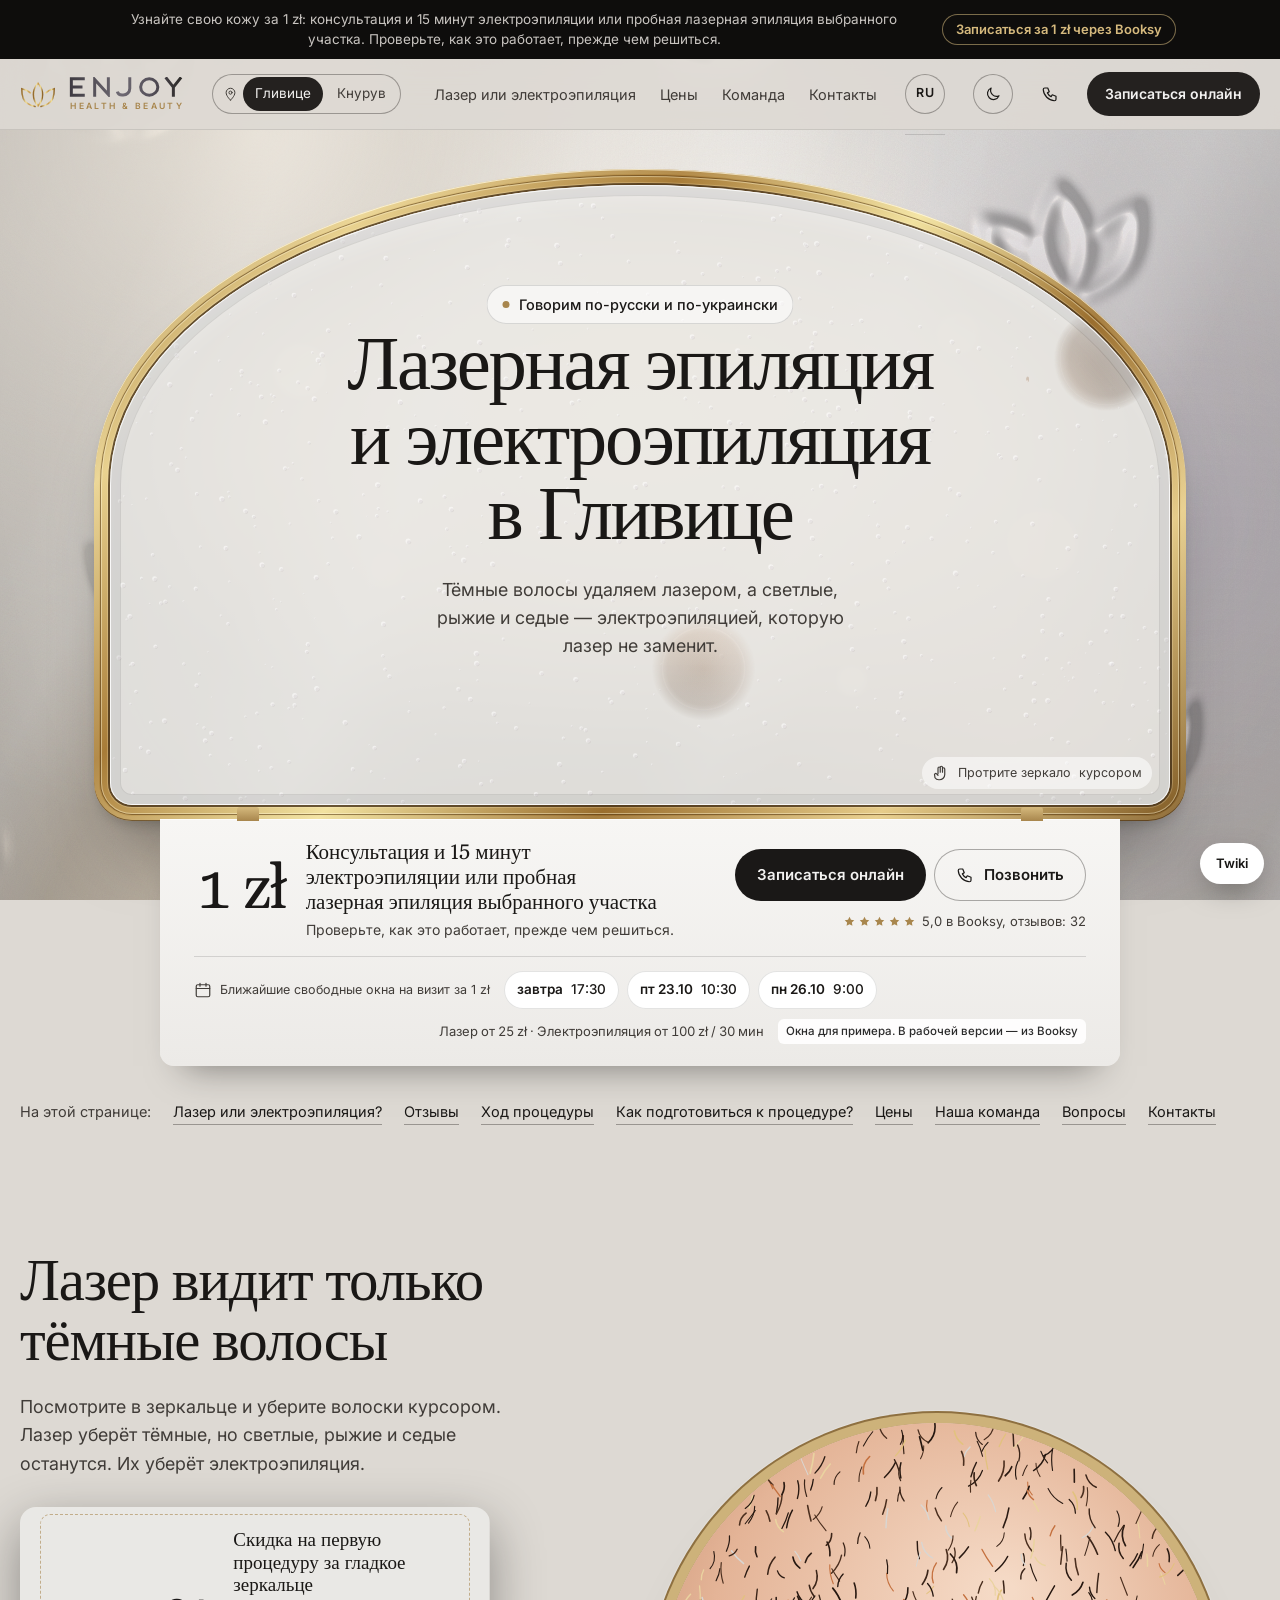
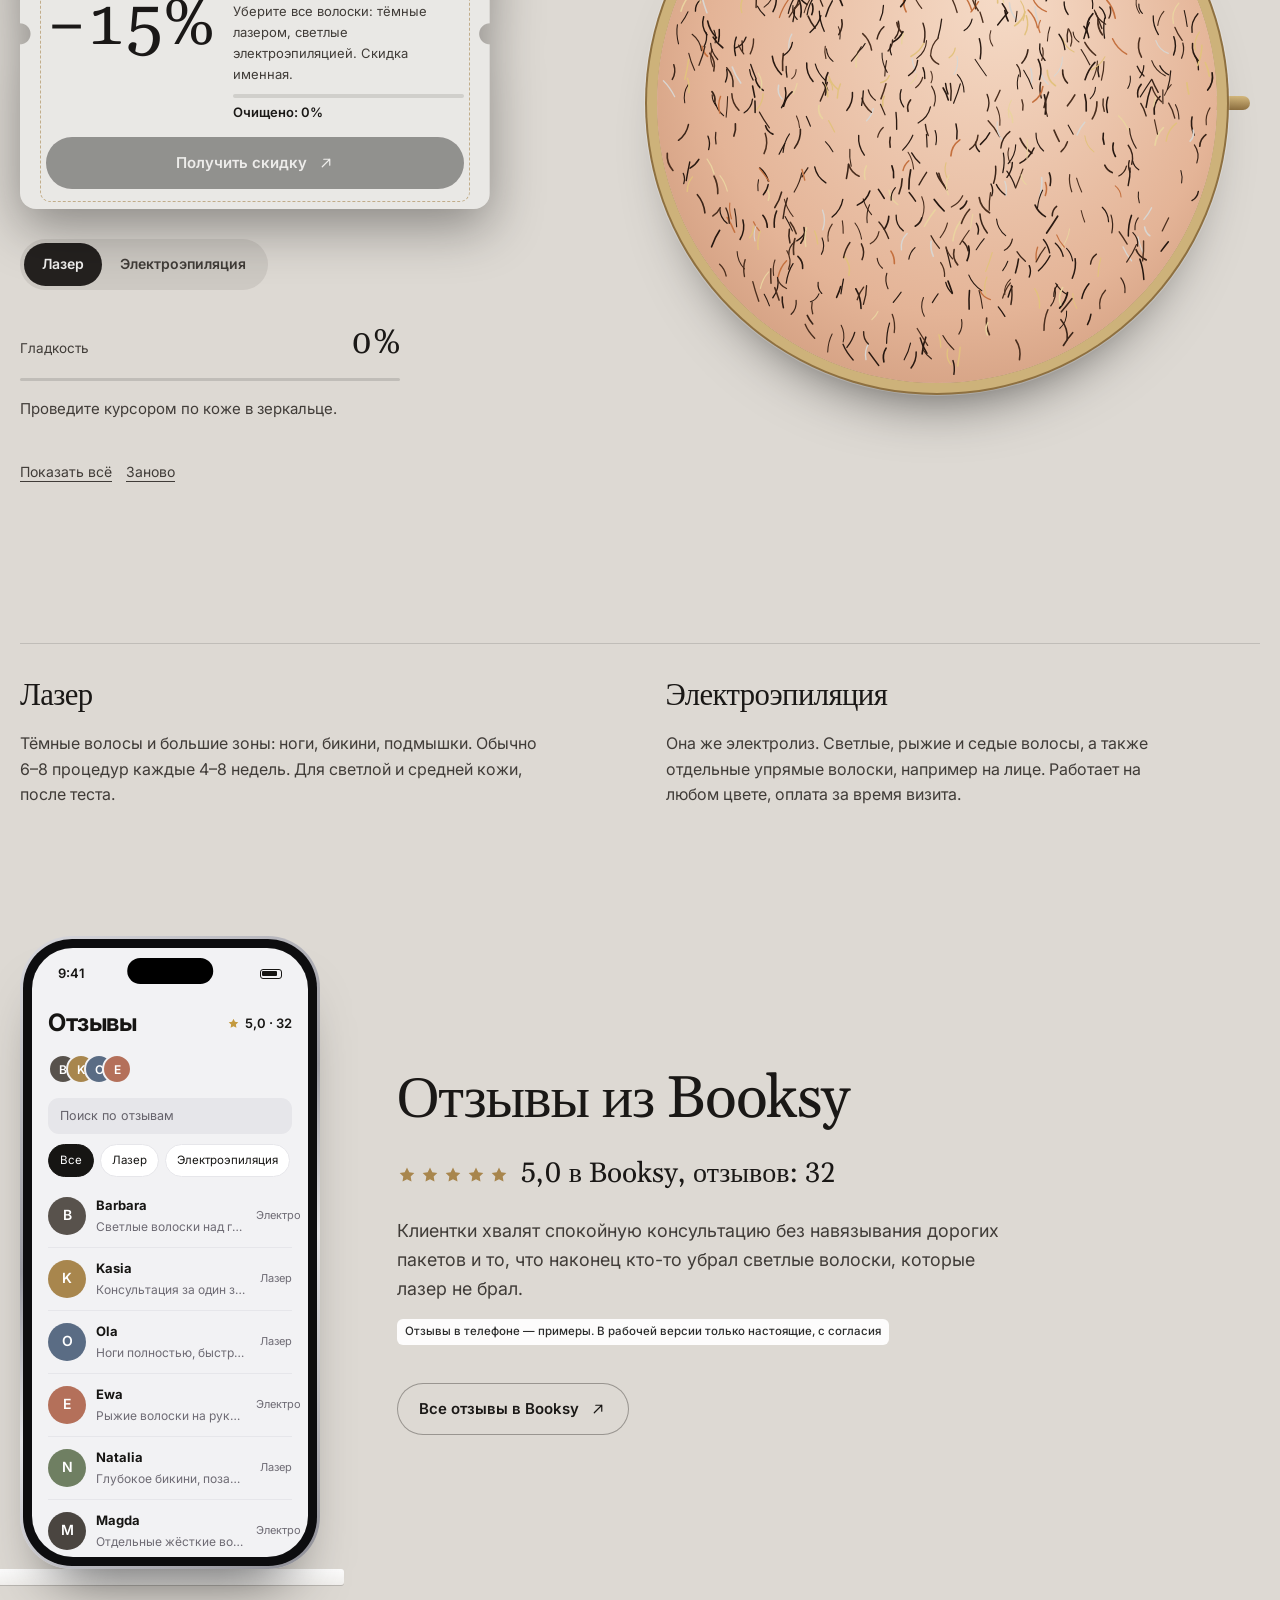
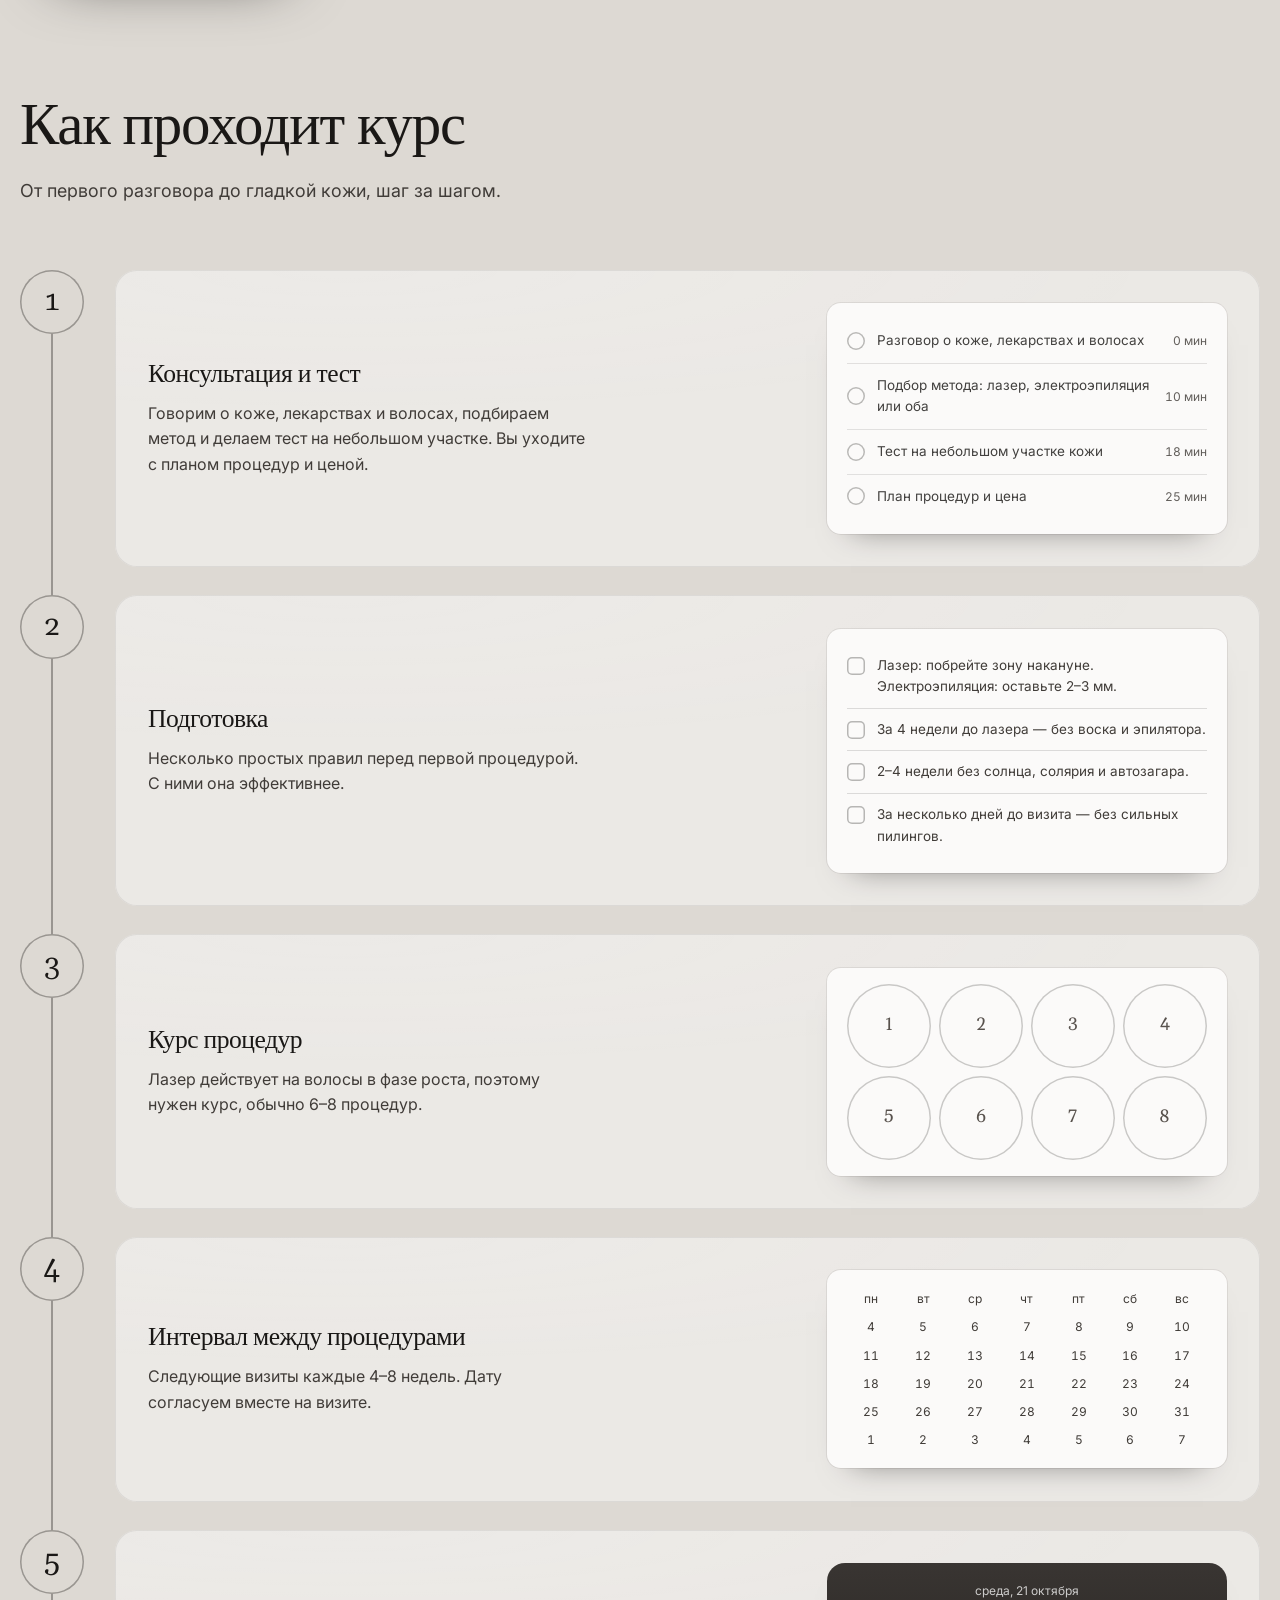
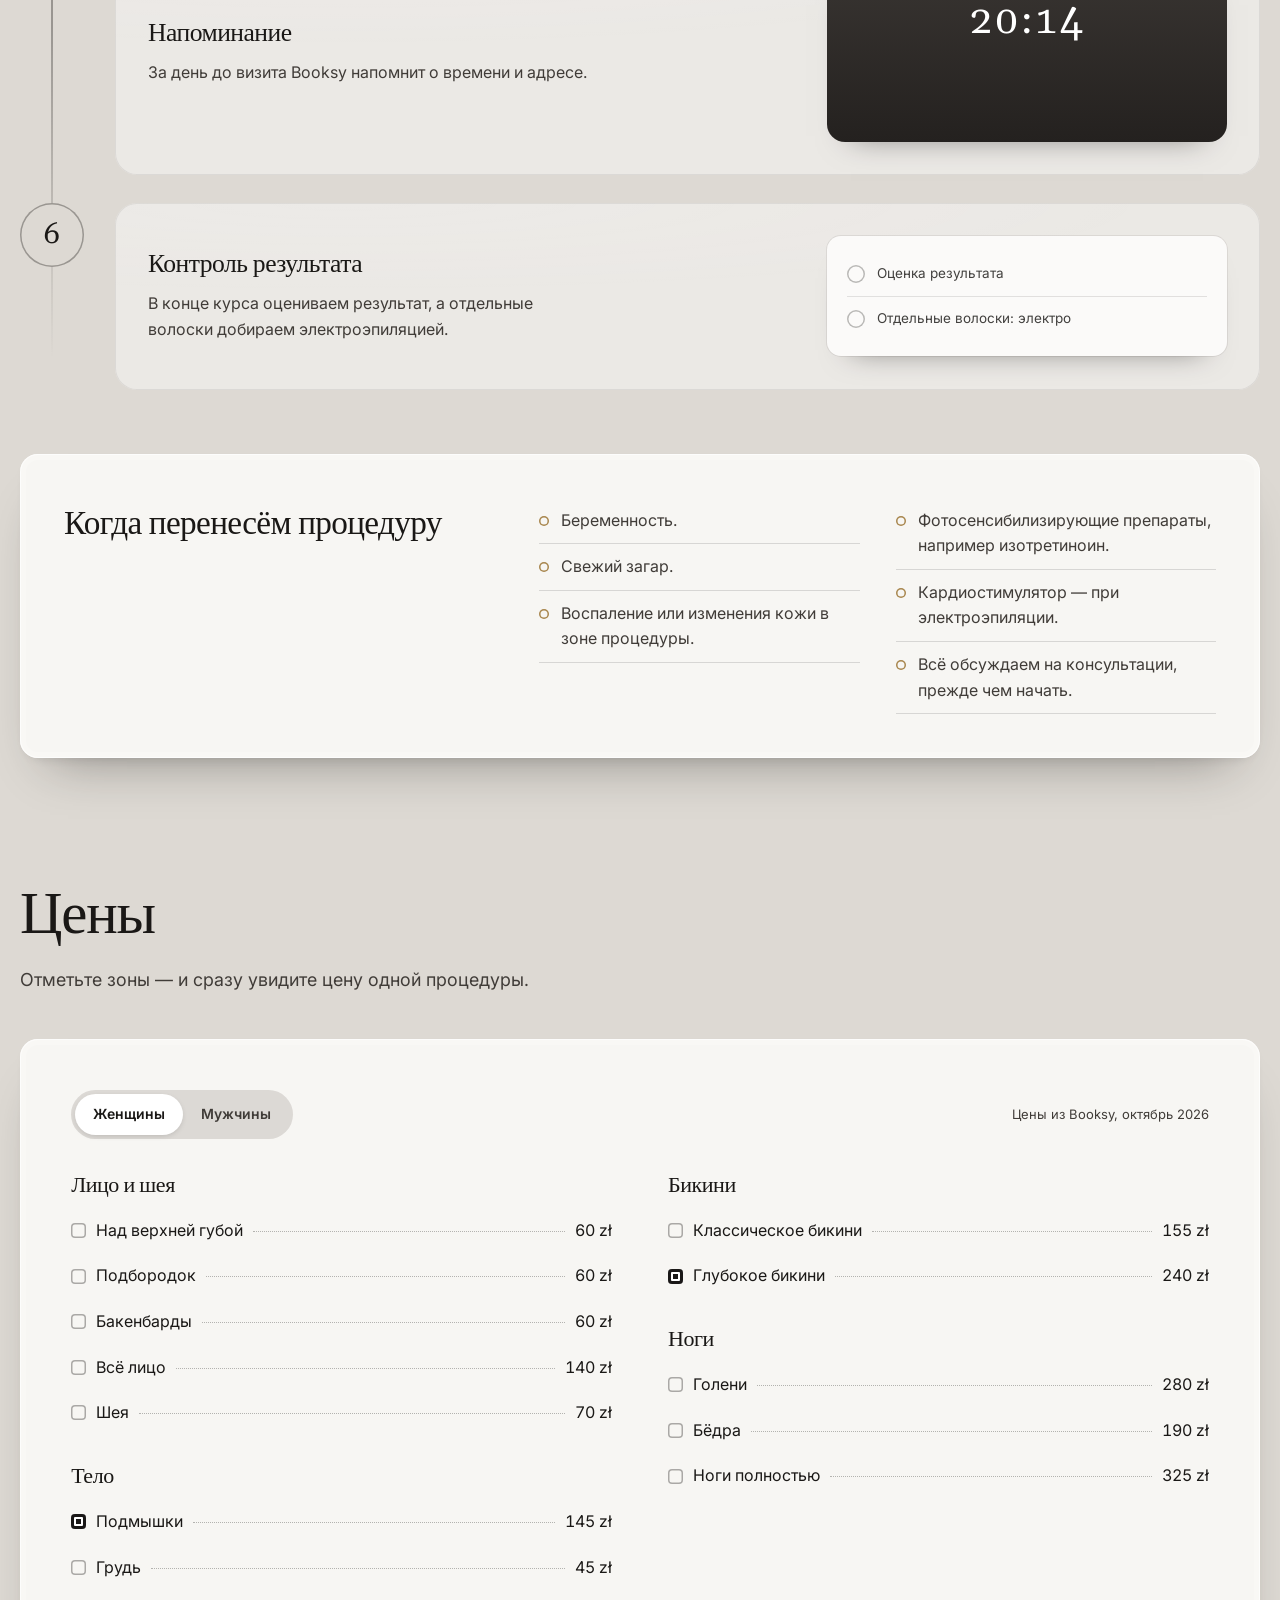
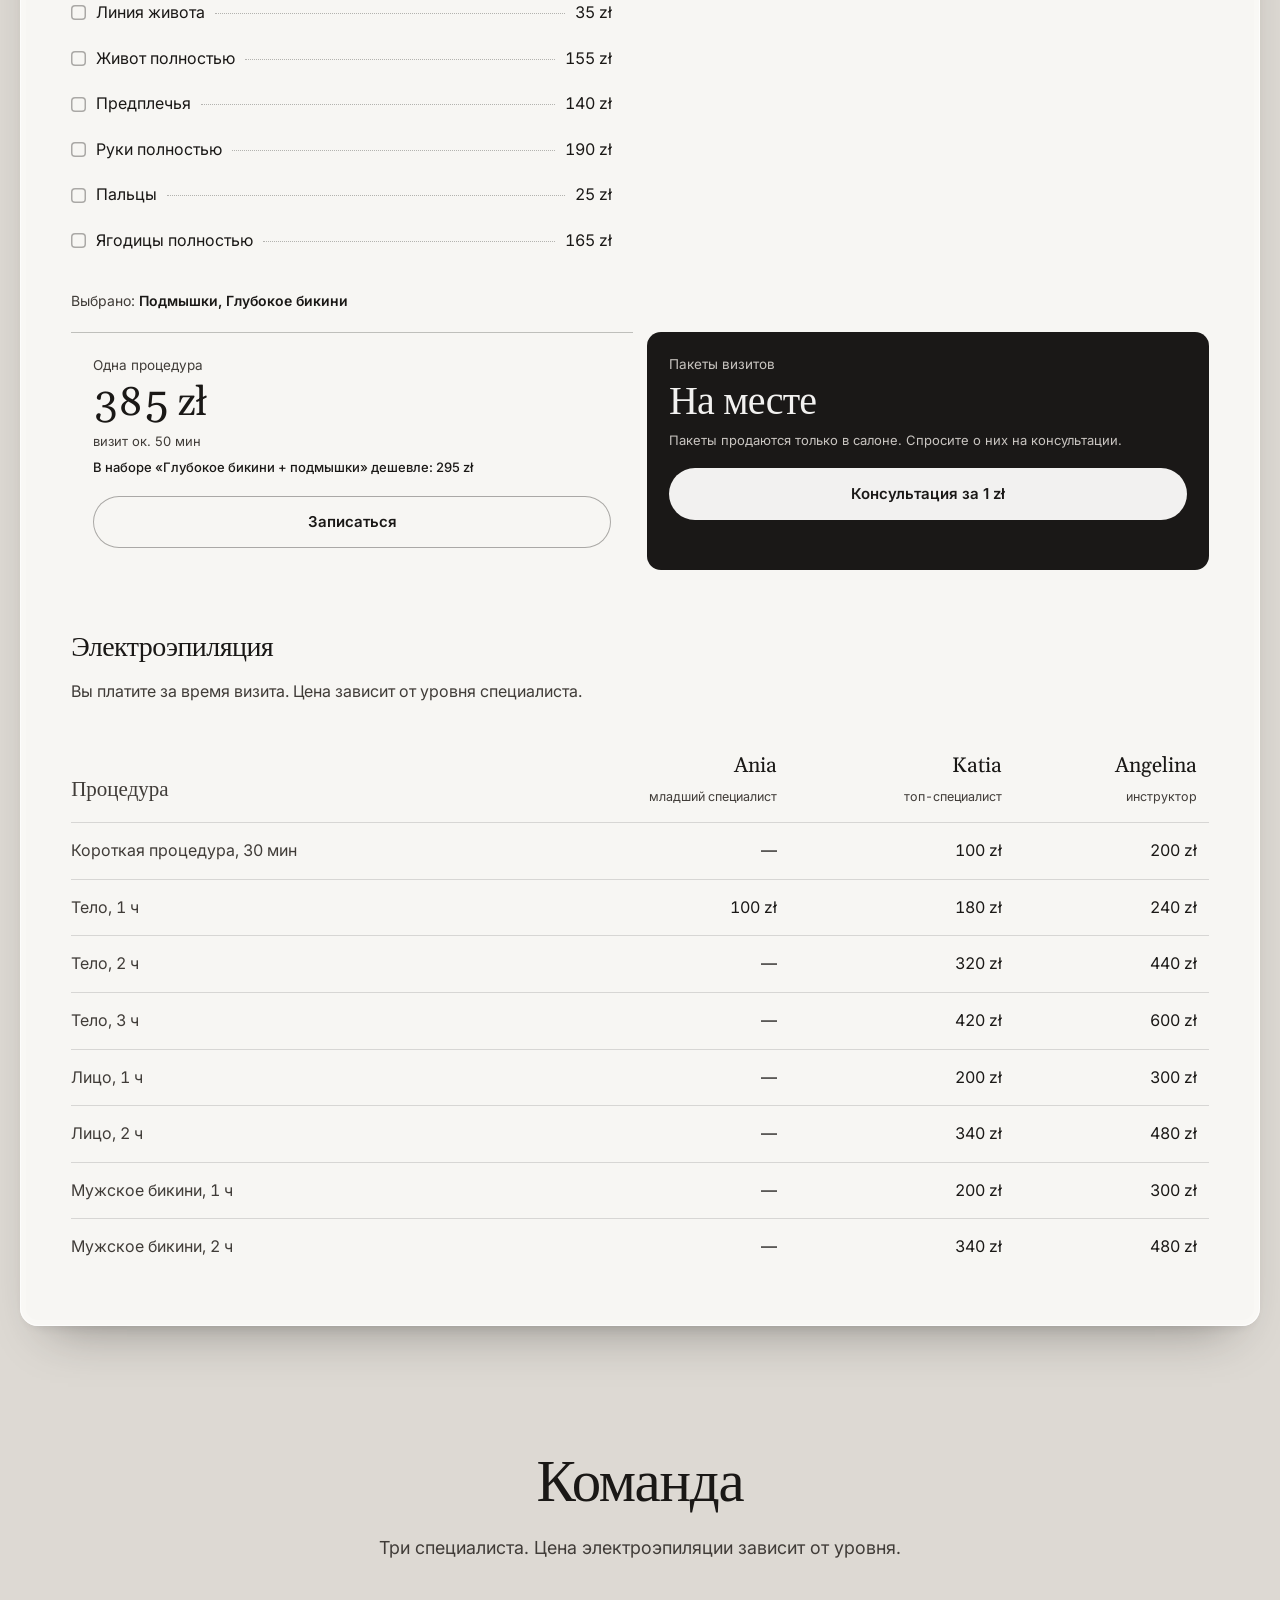
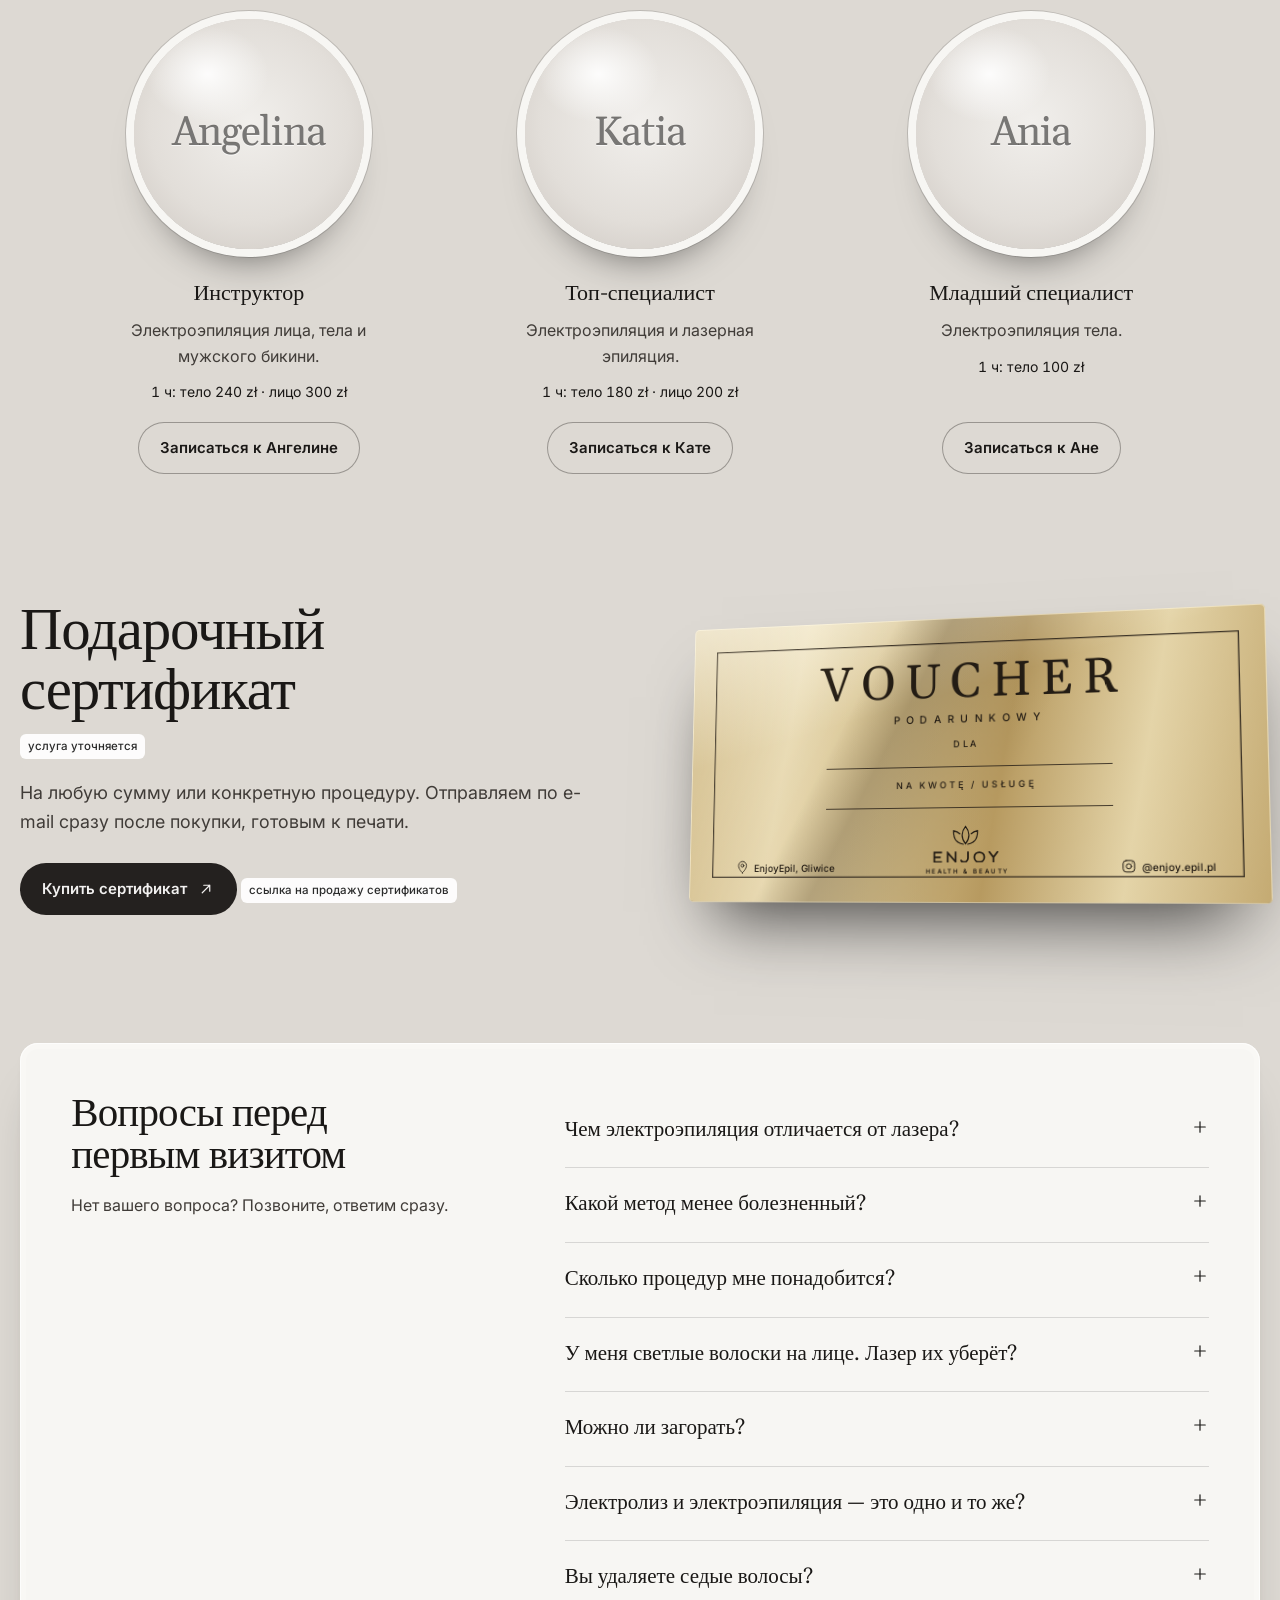
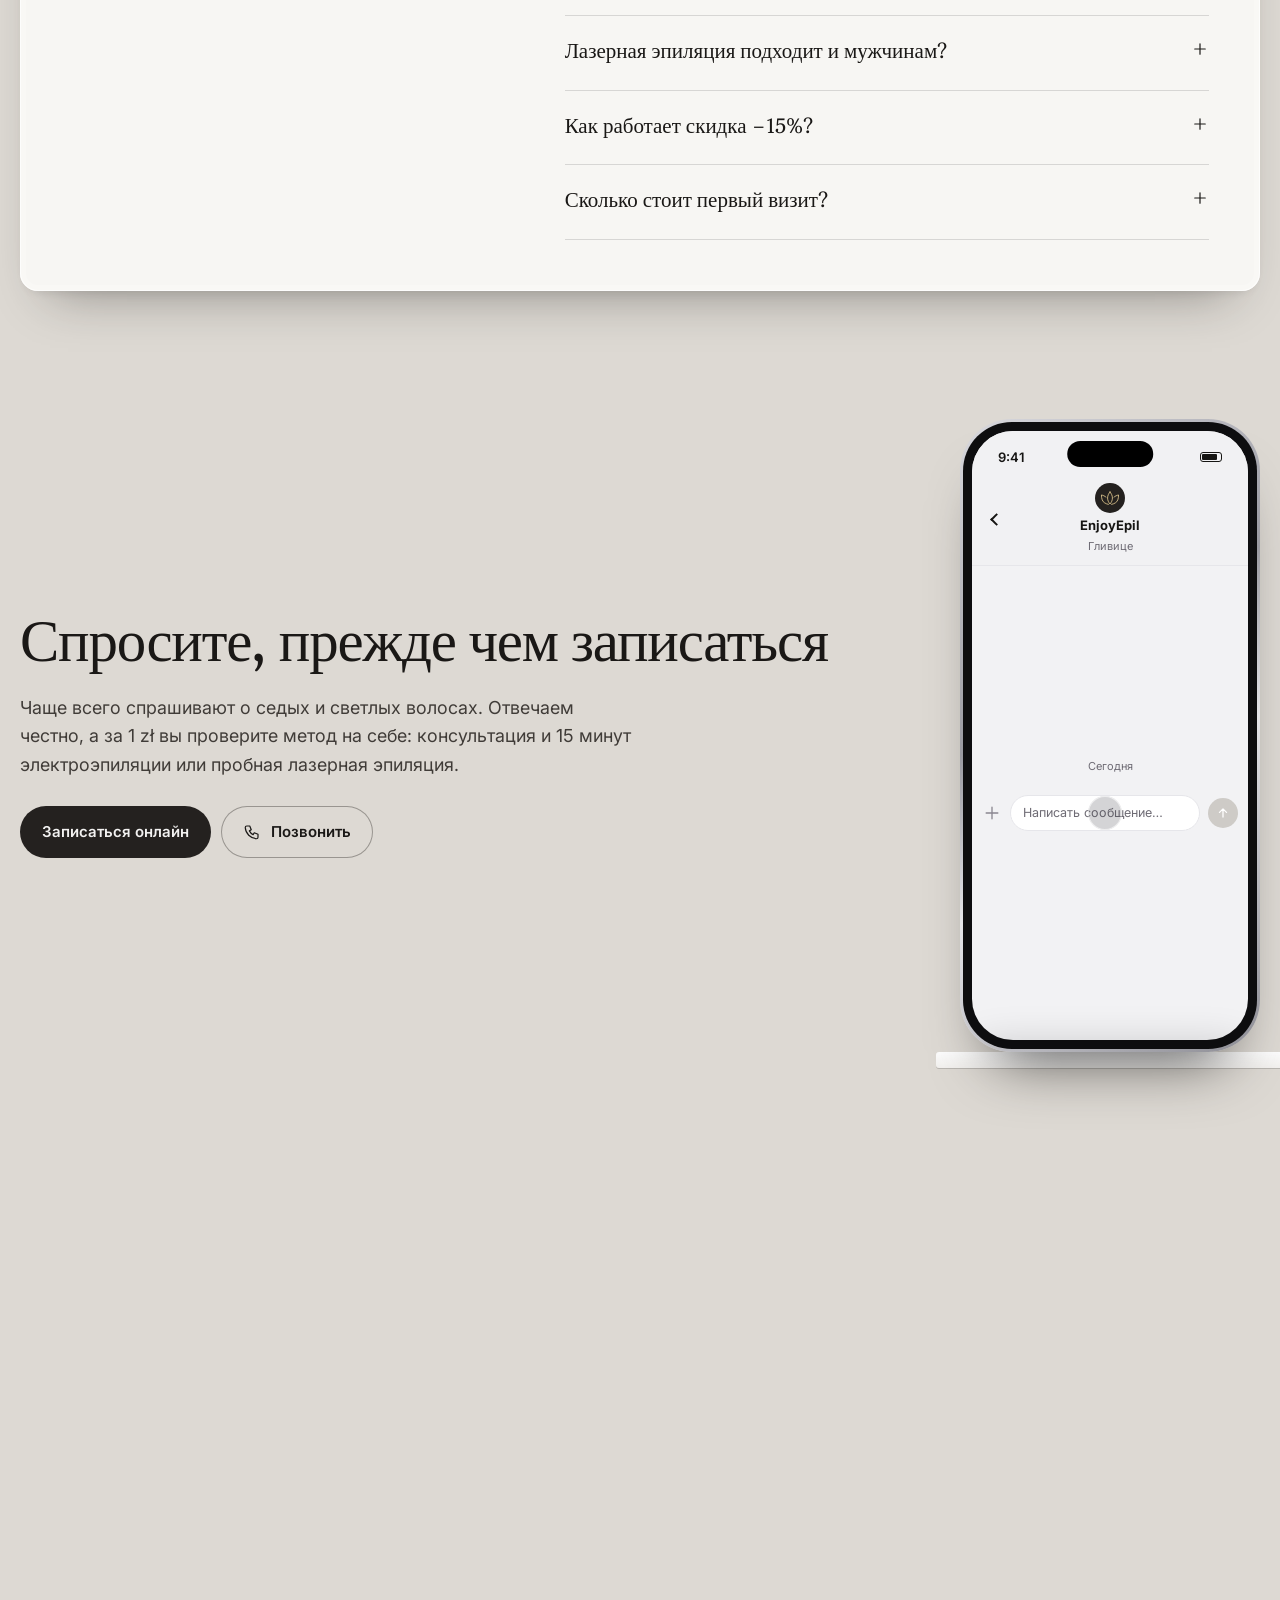
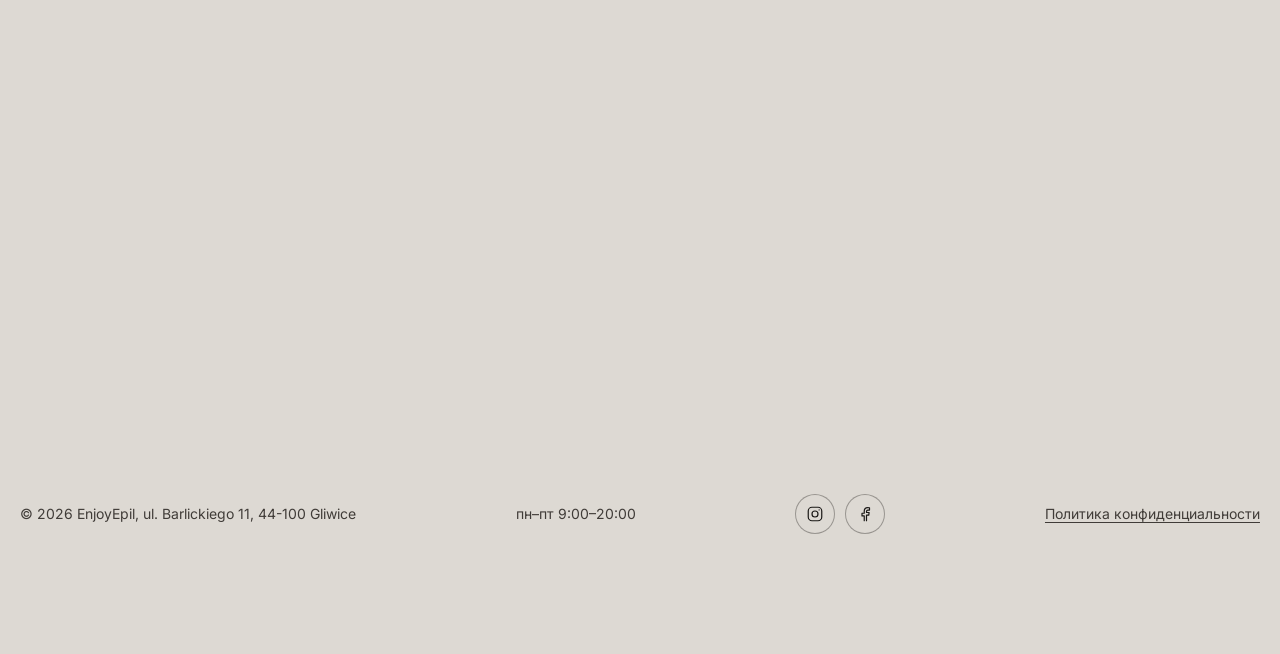
==== commit 666f48f8: "Podgląd strony 2026-10-28 09:58" ====
--- a/ru/index.html
+++ b/ru/index.html
@@ -7,7 +7,7 @@
 <meta name="viewport" content="width=device-width, initial-scale=1, viewport-fit=cover">
 <script>(function(){var t;try{t=localStorage.getItem("ee-theme")}catch(e){}if(t!=="light"&&t!=="dark")t=matchMedia("(prefers-color-scheme: light)").matches?"light":"dark";document.documentElement.dataset.theme=t})()</script>
 <title>Лазерная эпиляция и электроэпиляция в Гливице | EnjoyEpil</title>
-<meta name="description" content="Лазерная эпиляция и электроэпиляция (электролиз) в Гливице, ul. Barlickiego 11. Лазер для тёмных волос, электроэпиляция для светлых, рыжих и седых. Консультация и тест за 1 zł. Говорим по-русски и по-украински.">
+<meta name="description" content="Лазерная эпиляция и электроэпиляция (электролиз) в Гливице, ul. Barlickiego 11. Лазер для тёмных волос, электроэпиляция для светлых, рыжих и седых. За 1 zł: консультация и 15 минут электроэпиляции или пробная лазерная эпиляция. Говорим по-русски и по-украински.">
 <link rel="canonical" href="https://enjoyepil.pl/ru/">
 <!--hreflang-->
 <link rel="alternate" hreflang="pl" href="https://enjoyepil.pl/">
@@ -21,14 +21,14 @@
 <meta property="og:locale" content="ru_RU">
 <meta property="og:site_name" content="EnjoyEpil">
 <meta property="og:title" content="Лазерная эпиляция и электроэпиляция в Гливице | EnjoyEpil">
-<meta property="og:description" content="Лазер для тёмных волос, электроэпиляция для светлых, рыжих и седых. Консультация и тест на коже за 1 zł. ul. Barlickiego 11, Гливице. Говорим по-русски и по-украински.">
+<meta property="og:description" content="Лазер для тёмных волос, электроэпиляция для светлых, рыжих и седых. За 1 zł: консультация и 15 минут электроэпиляции или пробная лазерная эпиляция. ul. Barlickiego 11, Гливице. Говорим по-русски и по-украински.">
 <meta property="og:url" content="https://enjoyepil.pl/ru/">
 <meta property="og:image" content="https://enjoyepil.pl/assets/og.png">
 <meta property="og:image:width" content="1200">
 <meta property="og:image:height" content="630">
 <meta property="og:image:alt" content="EnjoyEpil Health &amp; Beauty, Гливице">
 <meta name="twitter:card" content="summary_large_image">
-<meta name="theme-color" content="#341E32" media="(prefers-color-scheme: dark)">
+<meta name="theme-color" content="#121110" media="(prefers-color-scheme: dark)">
 <meta name="theme-color" content="#DDD9D3" media="(prefers-color-scheme: light)">
 <link rel="icon" href="../assets/favicon.svg" type="image/svg+xml">
 <link rel="icon" href="../assets/favicon-48.png" sizes="48x48" type="image/png">
@@ -45,7 +45,7 @@
     "Электролиз. Электроэпиляция. EnjoyEpil Гливице",
     "Enjoy Health & Beauty"
    ],
-   "description": "Лазерная эпиляция и электроэпиляция (электролиз) в Гливице, ul. Barlickiego 11. Лазер для тёмных волос, электроэпиляция для светлых, рыжих и седых. Консультация и тест за 1 zł. Говорим по-русски и по-украински.",
+   "description": "Лазерная эпиляция и электроэпиляция (электролиз) в Гливице, ul. Barlickiego 11. Лазер для тёмных волос, электроэпиляция для светлых, рыжих и седых. За 1 zł: консультация и 15 минут электроэпиляции или пробная лазерная эпиляция. Говорим по-русски и по-украински.",
    "url": "https://enjoyepil.pl/ru/",
    "logo": "https://enjoyepil.pl/assets/logo.png",
    "image": "https://enjoyepil.pl/assets/og.png",
@@ -114,7 +114,7 @@
     "itemListElement": [
      {
       "@type": "OfferCatalog",
-      "name": "Консультация, подбор метода и тест на коже",
+      "name": "Консультация и 15 минут электроэпиляции или пробная лазерная эпиляция",
       "itemListElement": [
        {
         "@type": "Offer",
@@ -122,7 +122,7 @@
         "priceCurrency": "PLN",
         "itemOffered": {
          "@type": "Service",
-         "name": "Консультация, подбор метода и тест на коже"
+         "name": "Консультация и 15 минут электроэпиляции или пробная лазерная эпиляция"
         }
        }
       ]
@@ -677,7 +677,7 @@
      "name": "Сколько стоит первый визит?",
      "acceptedAnswer": {
       "@type": "Answer",
-      "text": "1 zł. Это подбор метода, разговор о коже и тест на небольшом участке."
+      "text": "1 zł. На выбор: консультация и 15 минут электроэпиляции или пробная лазерная эпиляция выбранного участка. Вы увидите, как работает метод, прежде чем решиться."
      }
     }
    ],
@@ -691,19 +691,19 @@
 <link href="https://fonts.googleapis.com/css2?family=Gelasio&family=Inter:wght@400;500;600&display=swap" rel="stylesheet">
 <style>
 :root{
-  --wall:#341E32;--tile:#3B2238;--tile-2:#46293F;--tile-3:#53324B;--grout:#2C1829;--on-tile:#F4EEF1;--on-tile-2:#CDBDC9;
-  --fog:#E9E8E5;--fog-2:#DCD9D5;--ink:#291A27;--ink-2:#5C4B58;--line:rgba(41,26,39,.14);
+  --wall:#121110;--tile:#1A1817;--tile-2:#22201E;--tile-3:#2A2725;--grout:#0E0D0C;--on-tile:#F2F1F0;--on-tile-2:#C9C5C1;
+  --fog:#E9E8E5;--fog-2:#DCD9D5;--ink:#1A1816;--ink-2:#403C38;--line:rgba(26,24,22,.14);
   --brass:#A8864D;--brass-hi:#D6BA7E;--brass-ink:#2A1C10;
   --glass:rgba(250,248,246,.72);
   /* wall-dependent tokens: dark velvet by default, light morning wall under [data-theme="light"] */
-  --on-wall:#F4EEF1;--on-wall-2:#CDBDC9;--wall-line:rgba(244,238,241,.14);--wall-line-2:rgba(244,238,241,.4);--wall-hover:rgba(244,238,241,.08);
-  --wall-btn:#F4EEF1;--wall-btn-ink:#3B2238;--wall-accent:#D6BA7E;--wall-pill:rgba(0,0,0,.22);--chrome:#3B2238;--chrome-line:rgba(255,255,255,.06);
-  --card:rgba(255,255,255,.045);--card-edge:rgba(255,255,255,.08);--card-ink:#F4EEF1;--card-ink-2:#CDBDC9;--card-ui-edge:rgba(255,255,255,.4);--mirror:#E9E8E5;--mirror-drop:rgba(10,2,10,.6);--mirror-drop-2:rgba(10,2,10,.4);
+  --on-wall:#F2F1F0;--on-wall-2:#C9C5C1;--wall-line:rgba(242,241,240,.14);--wall-line-2:rgba(242,241,240,.4);--wall-hover:rgba(242,241,240,.08);
+  --wall-btn:#F2F1F0;--wall-btn-ink:#24211F;--wall-accent:#D6BA7E;--wall-pill:rgba(0,0,0,.22);--chrome:#161514;--chrome-line:rgba(255,255,255,.06);
+  --card:rgba(255,255,255,.045);--card-edge:rgba(255,255,255,.08);--card-ink:#F2F1F0;--card-ink-2:#C9C5C1;--card-ui-edge:rgba(255,255,255,.4);--mirror:#E9E8E5;--mirror-drop:rgba(5,4,4,.6);--mirror-drop-2:rgba(5,4,4,.4);
   --glow:rgba(214,186,126,.10);--glow-2:rgba(214,186,126,.03);--lamp:rgba(214,186,126,.13);
-  --m1:rgba(140,64,116,.72);--m2:rgba(86,44,120,.72);--m3:rgba(176,108,74,.38);--m4:rgba(214,186,126,.2);--m5:rgba(14,4,16,.66);--m6:rgba(112,40,76,.58);--sheen:rgba(255,232,214,.065);
-  --engrave:rgba(244,238,241,.07);--engrave-hi:rgba(255,255,255,.07);--engrave-lo:rgba(0,0,0,.4);
+  --m1:rgba(46,43,40,.7);--m2:rgba(34,32,30,.7);--m3:rgba(150,104,62,.26);--m4:rgba(214,186,126,.16);--m5:rgba(4,4,4,.7);--m6:rgba(40,37,34,.55);--sheen:rgba(255,232,214,.065);
+  --engrave:rgba(242,241,240,.07);--engrave-hi:rgba(255,255,255,.07);--engrave-lo:rgba(0,0,0,.4);
   --grain:url("data:image/svg+xml,%3Csvg xmlns='http://www.w3.org/2000/svg' width='220' height='220'%3E%3Cfilter id='n'%3E%3CfeTurbulence type='fractalNoise' baseFrequency='.85' numOctaves='3' stitchTiles='stitch'/%3E%3CfeColorMatrix values='0 0 0 0 1 0 0 0 0 1 0 0 0 0 1 0 0 0 .07 0'/%3E%3C/filter%3E%3Crect width='100%25' height='100%25' filter='url(%23n)'/%3E%3C/svg%3E");
-  --wall-light:radial-gradient(70% 55% at 18% 0%,rgba(214,186,126,.11),transparent 70%),radial-gradient(60% 55% at 100% 45%,rgba(122,72,112,.32),transparent 70%),radial-gradient(80% 60% at 0% 100%,rgba(18,5,16,.55),transparent 70%);
+  --wall-light:radial-gradient(70% 55% at 18% 0%,rgba(214,186,126,.11),transparent 70%),radial-gradient(60% 55% at 100% 45%,rgba(60,56,52,.22),transparent 70%),radial-gradient(80% 60% at 0% 100%,rgba(9,8,8,.55),transparent 70%);
   --r:14px;--rs:10px;
   --f-d:"Gelasio",Georgia,"Times New Roman",serif;
   --f-b:"Inter",system-ui,-apple-system,"Segoe UI",sans-serif;
@@ -713,18 +713,18 @@
   color-scheme:light;
 }
 :root[data-theme="light"]{
-  --wall:#DDD9D3;--on-wall:#291A27;--on-wall-2:#5C4B58;--wall-line:rgba(41,26,39,.14);--wall-line-2:rgba(41,26,39,.35);--wall-hover:rgba(41,26,39,.06);
-  --wall-btn:#3B2238;--wall-btn-ink:#F4EEF1;--wall-accent:#A8864D;--wall-pill:rgba(41,26,39,.08);--chrome:#DDD9D3;--chrome-line:rgba(41,26,39,.1);
-  --card:rgba(255,255,255,.42);--card-edge:rgba(41,26,39,.07);--card-ink:#291A27;--card-ink-2:#5C4B58;--card-ui-edge:rgba(41,26,39,.08);--mirror:#F7F6F3;--mirror-drop:rgba(40,20,38,.42);--mirror-drop-2:rgba(40,20,38,.16);
+  --wall:#DDD9D3;--on-wall:#1A1816;--on-wall-2:#403C38;--wall-line:rgba(26,24,22,.14);--wall-line-2:rgba(26,24,22,.35);--wall-hover:rgba(26,24,22,.06);
+  --wall-btn:#24211F;--wall-btn-ink:#F2F1F0;--wall-accent:#A8864D;--wall-pill:rgba(26,24,22,.08);--chrome:#DDD9D3;--chrome-line:rgba(26,24,22,.1);
+  --card:rgba(255,255,255,.42);--card-edge:rgba(26,24,22,.07);--card-ink:#1A1816;--card-ink-2:#403C38;--card-ui-edge:rgba(26,24,22,.08);--mirror:#F7F6F3;--mirror-drop:rgba(23,22,20,.42);--mirror-drop-2:rgba(23,22,20,.16);
   --glow:rgba(255,255,255,.55);--glow-2:rgba(255,255,255,.15);--lamp:rgba(255,248,236,.7);
-  --m1:rgba(196,166,184,.42);--m2:rgba(178,170,204,.36);--m3:rgba(232,204,162,.48);--m4:rgba(255,255,255,.75);--m5:rgba(150,122,140,.22);--m6:rgba(214,190,176,.4);--sheen:rgba(255,255,255,.3);
-  --engrave:rgba(41,26,39,.11);--engrave-hi:rgba(255,255,255,.85);--engrave-lo:rgba(41,26,39,.16);
+  --m1:rgba(186,181,176,.42);--m2:rgba(178,170,204,.36);--m3:rgba(232,204,162,.48);--m4:rgba(255,255,255,.75);--m5:rgba(144,136,128,.22);--m6:rgba(214,190,176,.4);--sheen:rgba(255,255,255,.3);
+  --engrave:rgba(26,24,22,.11);--engrave-hi:rgba(255,255,255,.85);--engrave-lo:rgba(26,24,22,.16);
   --grain:url("data:image/svg+xml,%3Csvg xmlns='http://www.w3.org/2000/svg' width='220' height='220'%3E%3Cfilter id='n'%3E%3CfeTurbulence type='fractalNoise' baseFrequency='.85' numOctaves='3' stitchTiles='stitch'/%3E%3CfeColorMatrix values='0 0 0 0 .16 0 0 0 0 .1 0 0 0 0 .15 0 0 0 .06 0'/%3E%3C/filter%3E%3Crect width='100%25' height='100%25' filter='url(%23n)'/%3E%3C/svg%3E");
-  --wall-light:linear-gradient(118deg,transparent 0 30%,rgba(255,255,255,.45) 38%,transparent 47%,transparent 53%,rgba(255,255,255,.32) 60%,transparent 69%),radial-gradient(70% 60% at 88% 0%,rgba(255,255,255,.95),transparent 70%),radial-gradient(60% 50% at 0% 100%,rgba(59,34,56,.10),transparent 70%);
-  scrollbar-color:#B4A9B1 #DDD9D3}
-:root[data-theme="light"] .shelf{box-shadow:0 1px 0 rgba(255,255,255,.9) inset,0 24px 34px -24px rgba(40,20,38,.5)}
-:root[data-theme="light"] .stagep .glassshelf{background:linear-gradient(180deg,rgba(255,255,255,.95),rgba(255,255,255,.6));box-shadow:0 1px 0 rgba(41,26,39,.18),0 18px 26px -14px rgba(40,20,38,.5)}
-:root[data-theme="light"] .frame{box-shadow:inset 0 1px 0 rgba(255,250,230,.75),inset 0 -1px 0 rgba(60,36,10,.6),inset 0 0 0 5px rgba(255,240,200,.12),0 50px 70px -36px rgba(40,20,38,.5),0 8px 18px -10px rgba(40,20,38,.35)}
+  --wall-light:linear-gradient(118deg,transparent 0 30%,rgba(255,255,255,.45) 38%,transparent 47%,transparent 53%,rgba(255,255,255,.32) 60%,transparent 69%),radial-gradient(70% 60% at 88% 0%,rgba(255,255,255,.95),transparent 70%),radial-gradient(60% 50% at 0% 100%,rgba(36,33,31,.10),transparent 70%);
+  scrollbar-color:#B4AEA9 #DDD9D3}
+:root[data-theme="light"] .shelf{box-shadow:0 1px 0 rgba(255,255,255,.9) inset,0 24px 34px -24px rgba(23,22,20,.5)}
+:root[data-theme="light"] .stagep .glassshelf{background:linear-gradient(180deg,rgba(255,255,255,.95),rgba(255,255,255,.6));box-shadow:0 1px 0 rgba(26,24,22,.18),0 18px 26px -14px rgba(23,22,20,.5)}
+:root[data-theme="light"] .frame{box-shadow:inset 0 1px 0 rgba(255,250,230,.75),inset 0 -1px 0 rgba(60,36,10,.6),inset 0 0 0 5px rgba(255,240,200,.12),0 50px 70px -36px rgba(23,22,20,.5),0 8px 18px -10px rgba(23,22,20,.35)}
 *,*::before,*::after{box-sizing:inherit}
 html{scroll-padding-top:calc(env(safe-area-inset-top,0px) + 84px);scroll-behavior:smooth;overflow-x:clip}
 body{margin:0;background-color:var(--wall);color:var(--on-wall);font-family:var(--f-b);font-size:16px;line-height:1.6;-webkit-font-smoothing:antialiased;overflow-x:clip;
@@ -774,16 +774,16 @@
 .btn{display:inline-flex;align-items:center;gap:10px;border:0;cursor:pointer;text-decoration:none;font-weight:600;font-size:15px;padding:14px 22px;border-radius:999px;background:var(--tile);color:var(--on-tile);transition:background .35s var(--ease),color .35s var(--ease),transform .35s var(--ease);white-space:nowrap}
 .btn:hover{background:var(--brass-hi);color:var(--brass-ink)}
 .btn:active{transform:translateY(1px)}
-.btn.ghost{background:transparent;color:var(--ink);box-shadow:inset 0 0 0 1px rgba(41,26,39,.35)}
-.btn.ghost:hover{background:rgba(41,26,39,.06);color:var(--ink)}
+.btn.ghost{background:transparent;color:var(--ink);box-shadow:inset 0 0 0 1px rgba(26,24,22,.35)}
+.btn.ghost:hover{background:rgba(26,24,22,.06);color:var(--ink)}
 .on-tile .btn{background:var(--wall-btn);color:var(--wall-btn-ink)}
 .on-tile .btn:hover{background:var(--brass-hi);color:var(--brass-ink)}
 .on-tile .btn.ghost{background:transparent;color:var(--on-wall);box-shadow:inset 0 0 0 1px var(--wall-line-2)}
 .on-tile .btn.ghost:hover{background:var(--wall-hover)}
 .on-tile .mirror .btn{background:var(--tile);color:var(--on-tile)}
 .on-tile .mirror .btn:hover{background:var(--brass-hi);color:var(--brass-ink)}
-.on-tile .mirror .btn.ghost{background:transparent;color:var(--ink);box-shadow:inset 0 0 0 1px rgba(41,26,39,.35)}
-.on-tile .mirror .btn.ghost:hover{background:rgba(41,26,39,.06)}
+.on-tile .mirror .btn.ghost{background:transparent;color:var(--ink);box-shadow:inset 0 0 0 1px rgba(26,24,22,.35)}
+.on-tile .mirror .btn.ghost:hover{background:rgba(26,24,22,.06)}
 .on-tile .mirror .plan.mid .btn{background:var(--on-tile);color:var(--tile)}
 /* a mirror panel mounted on the tile wall */
 .mirror{position:relative;background:var(--mirror);color:var(--ink);border-radius:18px;
@@ -791,8 +791,10 @@
 .mirror p{color:var(--ink-2)}
 
 /* promo + header */
-.promo{background:var(--grout);color:var(--on-tile-2);font-size:13.5px;text-align:center;padding:9px 16px}
-.promo a{color:var(--brass-hi)}
+.promo{display:flex;flex-wrap:wrap;align-items:center;justify-content:center;gap:8px 18px;background:var(--grout);color:var(--on-tile-2);font-size:13.5px;line-height:1.45;text-align:center;padding:10px 20px}
+.promo p{margin:0;max-width:min(100%,820px)}
+.promo a{flex:none;padding:6px 14px;border-radius:999px;font-weight:600;font-size:13px;text-decoration:none;color:var(--brass-hi);box-shadow:inset 0 0 0 1px rgba(214,186,126,.55);transition:background .25s,color .25s}
+.promo a:hover{background:var(--brass-hi);color:var(--brass-ink)}
 header.top{position:sticky;top:env(safe-area-inset-top,0px);z-index:40;background:color-mix(in srgb,var(--chrome) 88%,transparent);backdrop-filter:blur(14px);border-bottom:1px solid var(--chrome-line)}
 body::before{content:"";position:fixed;inset:0 0 auto;height:env(safe-area-inset-top,0px);z-index:41;background:var(--chrome)}
 .nav{display:flex;align-items:center;gap:28px;height:70px}
@@ -806,6 +808,7 @@
 .nav ul{display:flex;gap:24px;list-style:none;margin:0 0 0 auto;padding:0;font-size:14.5px}
 .nav ul a{text-decoration:none;color:var(--on-wall-2);transition:color .25s;white-space:nowrap}
 .nav ul a:hover{color:var(--on-wall)}
+.nav .hic{display:none;place-items:center;flex:none;width:44px;height:44px;color:var(--on-wall)}
 .nav .tel{display:flex;flex:none;align-items:center;gap:8px;text-decoration:none;color:var(--on-wall);font-size:14.5px;white-space:nowrap}
 /* salon switch */
 .city{display:inline-flex;align-items:center;gap:2px;padding:3px;border-radius:999px;box-shadow:inset 0 0 0 1px var(--wall-line-2);font-size:13.5px;white-space:nowrap}
@@ -851,10 +854,13 @@
 html.menu-open{overflow:hidden}
 /* tablets: the header already holds salon, theme and booking, so the menu is just the sections, two columns, dimming the page */
 @media (min-width:641px){
-  .menu{height:auto;max-height:var(--mh);box-shadow:0 0 0 100vmax rgba(10,2,10,.4);clip-path:inset(0 -100vmax -100vmax -100vmax)}
+  .menu{height:auto;max-height:var(--mh);box-shadow:0 0 0 100vmax rgba(5,4,4,.4);clip-path:inset(0 -100vmax -100vmax -100vmax)}
   .mlinks{grid-template-columns:1fr 1fr;column-gap:40px}
-  .mopts,.mfoot{display:none}
+  .mfoot{display:none}
 }
+@media (min-width:801px){.mopts{display:none}}
+/* small tablets: salon, language and theme move from the header into the menu */
+@media (min-width:641px) and (max-width:800px){.nav .city,.nav .theme,.nav .lang{display:none}.nav .tel{margin-left:auto}.mopts{grid-template-columns:1fr 1fr 1fr;gap:20px}.mopt{flex-direction:column;align-items:flex-start;gap:8px}}
 .nav .btn{padding:11px 18px;font-size:14px;background:var(--wall-btn);color:var(--wall-btn-ink)}
 .theme{display:grid;place-items:center;flex:none;width:40px;height:40px;padding:0;border:0;border-radius:50%;background:none;color:var(--on-wall);cursor:pointer;box-shadow:inset 0 0 0 1px var(--wall-line-2);transition:box-shadow .3s,color .3s}
 .theme:hover{box-shadow:inset 0 0 0 1.5px var(--wall-accent)}
@@ -867,25 +873,25 @@
 /* brass frame: polished bands with a dark seam against the glass */
 .frame{position:relative;width:min(100%,1092px);margin-inline:auto;padding:16px;border-radius:546px 546px 38px 38px/316px 316px 38px 38px;
   background:linear-gradient(135deg,#8C6227,#E9D290 18%,#A87C38 34%,#F2E2A0 50%,#9A6E2E 66%,#E6CC8A 82%,#7E5822);
-  box-shadow:inset 0 1px 0 rgba(255,250,230,.75),inset 0 -1px 0 rgba(60,36,10,.6),inset 0 0 0 5px rgba(255,240,200,.12),0 50px 70px -36px rgba(10,2,10,.75),0 8px 18px -10px rgba(10,2,10,.5)}
+  box-shadow:inset 0 1px 0 rgba(255,250,230,.75),inset 0 -1px 0 rgba(60,36,10,.6),inset 0 0 0 5px rgba(255,240,200,.12),0 50px 70px -36px rgba(5,4,4,.75),0 8px 18px -10px rgba(5,4,4,.5)}
 .frame::before{content:"";position:absolute;inset:7px;border-radius:539px 539px 31px 31px/309px 309px 31px 31px;pointer-events:none;
   box-shadow:0 0 0 1px rgba(80,52,16,.55),inset 0 0 0 1px rgba(255,246,214,.45)}
 .hm{height:clamp(400px,calc(100vh - 280px),660px);height:clamp(400px,calc(100svh - 280px),660px);min-height:0;overflow:hidden;isolation:isolate;width:100%;border-radius:530px 530px 22px 22px/300px 300px 22px 22px;
   box-shadow:0 0 0 2px rgba(58,36,12,.75),0 0 0 3px rgba(255,240,200,.25)}
 .hm::after{content:"";position:absolute;inset:0;z-index:3;border-radius:inherit;pointer-events:none;
-  box-shadow:inset 0 0 0 1px rgba(255,255,255,.85),inset 0 0 0 10px rgba(255,255,255,.16),inset 0 0 0 11px rgba(41,26,39,.1),inset 0 26px 40px -30px rgba(255,255,255,.75)}
+  box-shadow:inset 0 0 0 1px rgba(255,255,255,.85),inset 0 0 0 10px rgba(255,255,255,.16),inset 0 0 0 11px rgba(26,24,22,.1),inset 0 26px 40px -30px rgba(255,255,255,.75)}
 .hero .shelf{width:min(90%,960px);margin-inline:auto}
 .reflect{position:absolute;inset:0;z-index:0;border-radius:inherit;overflow:hidden;
   /* nothing but warm light behind the glass */
   background:
     radial-gradient(70% 66% at 50% 38%,rgba(255,244,226,.98),rgba(246,224,204,.8) 44%,rgba(222,190,184,0) 82%),
     radial-gradient(46% 50% at 86% 86%,rgba(232,186,160,.55),transparent 72%),
-    radial-gradient(40% 46% at 10% 90%,rgba(200,160,176,.45),transparent 72%),
-    linear-gradient(180deg,#C9AFB8,#B0919F 60%,#97788A)}
+    radial-gradient(40% 46% at 10% 90%,rgba(185,180,175,.45),transparent 72%),
+    linear-gradient(180deg,#C1BCB7,#A7A09A 60%,#90887F)}
 .reflect::before{content:"";position:absolute;inset:-10% -20%;pointer-events:none;
   background:linear-gradient(112deg,transparent 30%,rgba(255,255,255,.34) 37%,rgba(255,255,255,.08) 41%,transparent 44%,transparent 56%,rgba(255,255,255,.18) 60%,transparent 64%);
   transform:translateX(calc(var(--px,0)*-30px));transition:transform 1.4s var(--ease)}
-.reflect::after{content:"";position:absolute;inset:0;border-radius:inherit;box-shadow:inset 0 0 140px 30px rgba(42,20,38,.22)}
+.reflect::after{content:"";position:absolute;inset:0;border-radius:inherit;box-shadow:inset 0 0 140px 30px rgba(24,22,21,.22)}
 .reflect i{position:absolute;inset:0;display:block;transition:transform 1.2s var(--ease)}
 .reflect .r-glow{background:radial-gradient(34% 30% at 50% 30%,rgba(255,236,200,.75),transparent 70%);transform:translate(calc(var(--px,0)*-8px),calc(var(--py,0)*-6px))}
 .reflect .r-bokeh{filter:blur(2px);opacity:.75;transform:translate(calc(var(--px,0)*-20px),calc(var(--py,0)*-12px));
@@ -902,7 +908,7 @@
 body.mo .hm h1,body.mo .hm .copy p{-webkit-mask-image:linear-gradient(100deg,#000 40%,transparent 60%);mask-image:linear-gradient(100deg,#000 40%,transparent 60%);-webkit-mask-size:300% 100%;mask-size:300% 100%;-webkit-mask-position:100% 0;mask-position:100% 0;animation:wipe 1.6s var(--ease) .35s forwards}
 body.mo .hm .copy p{animation-delay:.9s}
 /* ru/uk pages only: the masters speak the visitor's language (inserted by tools/i18n "kod") */
-.hm .copy .speak{position:absolute;left:50%;top:clamp(34px,calc(min(14vw,16vh) - 44px),118px);transform:translateX(-50%);white-space:nowrap;display:inline-flex;align-items:center;gap:9px;padding:8px 16px;border-radius:999px;font-size:14.5px;font-weight:500;color:var(--ink);background:rgba(255,255,255,.6);box-shadow:inset 0 0 0 1px rgba(41,26,39,.14)}
+.hm .copy .speak{position:absolute;left:50%;top:clamp(34px,calc(min(14vw,16vh) - 44px),118px);transform:translateX(-50%);white-space:nowrap;display:inline-flex;align-items:center;gap:9px;padding:8px 16px;border-radius:999px;font-size:14.5px;font-weight:500;color:var(--ink);background:rgba(255,255,255,.6);box-shadow:inset 0 0 0 1px rgba(26,24,22,.14)}
 .hm .copy .speak i{width:7px;height:7px;border-radius:50%;background:var(--brass);flex:none}
 @keyframes wipe{to{-webkit-mask-position:0 0;mask-position:0 0}}
 .hm .hint{position:absolute;right:18px;bottom:16px;z-index:3;display:flex;align-items:center;gap:8px;font-size:12.5px;color:var(--ink-2);background:rgba(255,255,255,.55);padding:6px 10px;border-radius:999px;transition:opacity .6s}
@@ -910,7 +916,7 @@
 .hm .tag{z-index:4}
 /* glass shelf with real booking */
 .shelf{position:relative;margin:-2px 3% 0;padding:22px clamp(18px,3vw,34px) 22px;background:linear-gradient(180deg,#F7F6F4,#ECEAE7);color:var(--ink);border-radius:0 0 var(--r) var(--r);
-  box-shadow:0 1px 0 rgba(255,255,255,.9) inset,0 22px 30px -24px rgba(10,2,10,.7);display:grid;grid-template-columns:1fr auto;gap:16px 32px;align-items:center}
+  box-shadow:0 1px 0 rgba(255,255,255,.9) inset,0 22px 30px -24px rgba(5,4,4,.7);display:grid;grid-template-columns:1fr auto;gap:16px 32px;align-items:center}
 .shelf .slots{grid-column:1/-1;grid-row:2;display:flex;flex-wrap:wrap;align-items:center;gap:10px 14px;padding-top:14px;border-top:1px solid var(--line)}
 .shelf::before,.shelf::after{content:"";position:absolute;top:-12px;width:22px;height:14px;border-radius:3px 3px 0 0;background:linear-gradient(180deg,var(--brass-hi),var(--brass))}
 .shelf::before{left:8%}.shelf::after{right:8%}
@@ -924,7 +930,7 @@
 .slots .tag{justify-self:start;margin-left:auto}
 .slots .also{margin-left:auto;font-size:13px;color:var(--ink-2)}
 .shelf .slots .tag{margin-left:0}
-.slot{display:inline-flex;align-items:center;gap:8px;padding:8px 13px;border-radius:999px;background:#fff;color:var(--ink);text-decoration:none;font-size:13.5px;font-weight:500;box-shadow:inset 0 0 0 1px rgba(41,26,39,.12);transition:box-shadow .3s,background .3s}
+.slot{display:inline-flex;align-items:center;gap:8px;padding:8px 13px;border-radius:999px;background:#fff;color:var(--ink);text-decoration:none;font-size:13.5px;font-weight:500;box-shadow:inset 0 0 0 1px rgba(26,24,22,.12);transition:box-shadow .3s,background .3s}
 .slot:hover{box-shadow:inset 0 0 0 1.5px var(--brass);background:#FFFDF8}
 .slot b{font-weight:600}
 .act{display:grid;gap:10px;justify-items:end}
@@ -960,7 +966,7 @@
 .pin{position:absolute;z-index:3;transform:translate(-50%,-50%) scale(.3);opacity:0;transition:opacity .4s,transform .6s var(--ease);pointer-events:none}
 .pin.on{opacity:1;transform:translate(-50%,-50%) scale(1);pointer-events:auto}
 .pin button{display:block;width:24px;height:24px;border-radius:50%;background:var(--tile);border:2px solid #fff;cursor:pointer;padding:0}
-.pin .card{position:absolute;left:50%;bottom:34px;width:max-content;max-width:220px;background:#fff;color:var(--ink);border-radius:12px;padding:10px 12px;font-size:13px;line-height:1.45;box-shadow:0 14px 28px -12px rgba(10,2,10,.55);opacity:0;transform:translateX(-50%) translateY(6px);transition:opacity .35s,transform .45s var(--ease);pointer-events:none}
+.pin .card{position:absolute;left:50%;bottom:34px;width:max-content;max-width:220px;background:#fff;color:var(--ink);border-radius:12px;padding:10px 12px;font-size:13px;line-height:1.45;box-shadow:0 14px 28px -12px rgba(5,4,4,.55);opacity:0;transform:translateX(-50%) translateY(6px);transition:opacity .35s,transform .45s var(--ease);pointer-events:none}
 .pin .card b{display:block;font-family:var(--f-d);font-weight:400;font-size:17px}
 .pin.open .card,.pin:hover .card{opacity:1;transform:translateX(-50%)}
 .pin.down .card{bottom:auto;top:34px}
@@ -969,12 +975,12 @@
 /* coupon: a ticket on fogged glass with punched notches */
 .coupon{position:relative;display:grid;gap:4px;width:min(100%,380px);padding:20px 24px 18px;border-radius:16px;color:var(--ink);
   background:radial-gradient(circle at 0 58%,transparent 11px,var(--fog) 12px) left/51% 100% no-repeat,radial-gradient(circle at 100% 58%,transparent 11px,var(--fog) 12px) right/51% 100% no-repeat;
-  filter:drop-shadow(0 20px 24px rgba(10,2,10,.35))}
+  filter:drop-shadow(0 20px 24px rgba(5,4,4,.35))}
 .coupon .c-l{font-size:12.5px;color:var(--ink-2)}
 .coupon .c-v{font-family:var(--f-d);font-weight:400;font-size:56px;line-height:1;letter-spacing:-.02em;color:var(--tile)}
 .coupon .c-s{font-size:13.5px;color:var(--ink-2);max-width:34ch}
-.coupon .c-row{display:flex;align-items:center;gap:14px;margin-top:10px;padding-top:12px;border-top:1.5px dashed rgba(41,26,39,.25)}
-.coupon .c-code{font:600 17px/1 var(--f-b);letter-spacing:.12em;padding:9px 12px;border-radius:8px;background:#fff;box-shadow:inset 0 0 0 1px rgba(41,26,39,.12)}
+.coupon .c-row{display:flex;align-items:center;gap:14px;margin-top:10px;padding-top:12px;border-top:1.5px dashed rgba(26,24,22,.25)}
+.coupon .c-code{font:600 17px/1 var(--f-b);letter-spacing:.12em;padding:9px 12px;border-radius:8px;background:#fff;box-shadow:inset 0 0 0 1px rgba(26,24,22,.12)}
 .coupon .linkbtn{color:var(--ink-2)}
 .coupon .c-d{font-size:12px;color:var(--ink-2)}
 .coupon .tag{justify-self:start;margin-top:6px}
@@ -982,13 +988,13 @@
 /* −15% promo: visible from the start, unlocks at 100% cleared by hand */
 .promo15{position:relative;display:grid;grid-template-columns:auto 1fr;gap:8px 20px;align-items:center;margin-top:28px;max-width:470px;padding:22px 26px 20px;border-radius:16px;color:var(--ink);
   background:radial-gradient(circle at 0 42%,transparent 10px,var(--fog) 11px) left/51% 100% no-repeat,radial-gradient(circle at 100% 42%,transparent 10px,var(--fog) 11px) right/51% 100% no-repeat;
-  filter:drop-shadow(0 18px 26px rgba(10,2,10,.38))}
+  filter:drop-shadow(0 18px 26px rgba(5,4,4,.38))}
 .promo15::before{content:"";position:absolute;inset:7px 20px;border:1.5px dashed rgba(168,134,77,.6);border-radius:10px;pointer-events:none}
 .promo15 .p-v{font-family:var(--f-d);font-size:clamp(52px,5vw,64px);line-height:.9;letter-spacing:-.03em;color:var(--tile)}
 .promo15 .p-t{display:grid;gap:4px}
 .promo15 .p-t b{font-family:var(--f-d);font-weight:400;font-size:19px;line-height:1.2}
 .promo15 .p-t span{font-size:13px;color:var(--ink-2)}
-.promo15 .p-bar{height:4px;border-radius:2px;background:rgba(41,26,39,.12);overflow:hidden;margin-top:6px}
+.promo15 .p-bar{height:4px;border-radius:2px;background:rgba(26,24,22,.12);overflow:hidden;margin-top:6px}
 .promo15 .p-bar i{display:block;height:100%;width:0;background:linear-gradient(90deg,var(--brass),var(--brass-hi));transition:width .3s}
 .promo15 .p-t .p-s{font-weight:600;color:var(--ink)}
 .on-tile .promo15 .p-go{grid-column:1/-1;justify-content:center;margin-top:6px;background:var(--tile);color:var(--on-tile)}
@@ -999,23 +1005,23 @@
   .promo15 .p-v{font-size:56px}
 }
 .promo15.ready{animation:ready 2.4s var(--ease) infinite}
-@keyframes ready{50%{filter:drop-shadow(0 18px 26px rgba(10,2,10,.38)) drop-shadow(0 0 22px rgba(214,186,126,.7))}}
+@keyframes ready{50%{filter:drop-shadow(0 18px 26px rgba(5,4,4,.38)) drop-shadow(0 0 22px rgba(214,186,126,.7))}}
 /* discount dialog */
 .qr-dlg{border:0;padding:0;background:none;width:min(92vw,400px);max-width:none;overflow:visible}
-.qr-dlg::backdrop{background:rgba(20,8,18,.62);backdrop-filter:blur(4px)}
+.qr-dlg::backdrop{background:rgba(11,10,9,.62);backdrop-filter:blur(4px)}
 .qr-dlg .coupon{width:100%;padding:28px 28px 24px}
 .qr-dlg[open] .coupon{animation:ticket .7s var(--ease) both}
-.qr-dlg .qx{position:absolute;top:12px;right:12px;width:34px;height:34px;padding:0;border:0;border-radius:50%;background:rgba(41,26,39,.08);color:var(--ink);display:grid;place-items:center;cursor:pointer}
-.c-img{justify-self:center;width:min(100%,230px);height:auto;margin:14px 0 6px;border-radius:12px;background:var(--tile);box-shadow:0 12px 26px -14px rgba(10,2,10,.55)}
+.qr-dlg .qx{position:absolute;top:12px;right:12px;width:34px;height:34px;padding:0;border:0;border-radius:50%;background:rgba(26,24,22,.08);color:var(--ink);display:grid;place-items:center;cursor:pointer}
+.c-img{justify-self:center;width:min(100%,230px);height:auto;margin:14px 0 6px;border-radius:12px;background:var(--tile);box-shadow:0 12px 26px -14px rgba(5,4,4,.55)}
 .c-img:not([src]){aspect-ratio:1080/1350}
 .qr-dlg .btn{margin-top:14px;width:100%;justify-content:center;background:var(--tile);color:var(--on-tile)}
 .qr-dlg .btn:hover{background:var(--brass-hi);color:var(--brass-ink)}
-.qr-dlg .btn.ghost{margin-top:8px;background:transparent;color:var(--ink);box-shadow:inset 0 0 0 1px rgba(41,26,39,.35)}
-.qr-dlg .btn.ghost:hover{background:rgba(41,26,39,.06);color:var(--ink)}
+.qr-dlg .btn.ghost{margin-top:8px;background:transparent;color:var(--ink);box-shadow:inset 0 0 0 1px rgba(26,24,22,.35)}
+.qr-dlg .btn.ghost:hover{background:rgba(26,24,22,.06);color:var(--ink)}
 .c-form,.c-done{display:grid;gap:8px;width:100%;margin-top:6px}
 .c-form[hidden],.c-done[hidden]{display:none}
 .c-f{display:grid;gap:4px;font-size:13px;color:var(--ink-2)}
-.c-f input{font:inherit;font-size:16px;padding:12px 14px;border-radius:12px;border:1px solid rgba(41,26,39,.22);background:#fff;color:var(--ink)}
+.c-f input{font:inherit;font-size:16px;padding:12px 14px;border-radius:12px;border:1px solid rgba(26,24,22,.22);background:#fff;color:var(--ink)}
 .c-f input:focus-visible{outline:2px solid var(--brass);outline-offset:1px}
 .c-err{margin:0;font-size:13px;color:#9B2C3A}
 .c-err[hidden]{display:none}
@@ -1041,16 +1047,16 @@
 .log li{display:grid;grid-template-columns:20px 1fr auto;gap:10px;align-items:center;padding:11px 0;border-bottom:1px solid var(--line);opacity:.82;transition:opacity .4s}
 .log li.on{opacity:1}
 .log li:last-child{border:0}
-.log li .ck{width:18px;height:18px;border-radius:50%;display:grid;place-items:center;background:transparent;box-shadow:inset 0 0 0 1.5px rgba(41,26,39,.35);transition:background .3s,box-shadow .3s}
+.log li .ck{width:18px;height:18px;border-radius:50%;display:grid;place-items:center;background:transparent;box-shadow:inset 0 0 0 1.5px rgba(26,24,22,.35);transition:background .3s,box-shadow .3s}
 .log li.on .ck{background:var(--tile);box-shadow:none}
 .log li .ck svg{width:11px;height:11px;stroke:#fff;stroke-width:2.4;opacity:0}
 .log li.on .ck svg{opacity:1}
 .log li small{color:var(--ink-2);font-size:12px;font-variant-numeric:tabular-nums}
 ul.clean{list-style:none;margin:0;padding:0}
 .stamps{display:grid;grid-template-columns:repeat(4,1fr);gap:8px}
-.stamp{aspect-ratio:1;border-radius:50%;box-shadow:inset 0 0 0 1.5px rgba(41,26,39,.22);display:grid;place-items:center;font-family:var(--f-d);font-size:18px;color:#7A6B76;position:relative}
+.stamp{aspect-ratio:1;border-radius:50%;box-shadow:inset 0 0 0 1.5px rgba(26,24,22,.22);display:grid;place-items:center;font-family:var(--f-d);font-size:18px;color:#58524D;position:relative}
 .stamp.on{color:var(--tile);box-shadow:inset 0 0 0 2px var(--tile)}
-.stamp.on::after{content:"";position:absolute;inset:6px;border-radius:50%;border:1px dashed rgba(59,34,56,.5);animation:stampin .45s var(--ease)}
+.stamp.on::after{content:"";position:absolute;inset:6px;border-radius:50%;border:1px dashed rgba(36,33,31,.5);animation:stampin .45s var(--ease)}
 @keyframes stampin{from{transform:scale(1.5);opacity:0}}
 .stamps+p{margin:10px 0 0;font-size:12.5px;color:var(--ink-2)}
 .cal{display:grid;grid-template-columns:repeat(7,1fr);gap:3px;font-size:12px;text-align:center;color:var(--ink-2)}
@@ -1064,12 +1070,12 @@
 .notif .ap svg{width:20px;height:13px;color:var(--brass-hi)}
 .notif b{display:block;font-size:12.5px}
 .notif small{font-size:12px;color:var(--ink-2)}
-.lockscreen{background:linear-gradient(180deg,#5A3A53,#3B2238);border-radius:18px;padding:18px 14px 22px;color:#fff;text-align:center;box-shadow:0 18px 30px -24px rgba(0,0,0,.5)}
+.lockscreen{background:linear-gradient(180deg,#393532,#24211F);border-radius:18px;padding:18px 14px 22px;color:#fff;text-align:center;box-shadow:0 18px 30px -24px rgba(0,0,0,.5)}
 .lockscreen .tm{font-family:var(--f-d);font-size:40px;line-height:1;margin:2px 0 12px}
 .lockscreen .dt{font-size:12px;opacity:.75}
 .check li{display:grid;grid-template-columns:20px 1fr;gap:10px;padding:10px 0;break-inside:avoid;border-bottom:1px solid var(--line);align-items:start}
 .check li:last-child{border:0}
-.check .bx{width:18px;height:18px;border-radius:5px;box-shadow:inset 0 0 0 1.5px rgba(41,26,39,.3);display:grid;place-items:center;margin-top:2px;transition:background .3s}
+.check .bx{width:18px;height:18px;border-radius:5px;box-shadow:inset 0 0 0 1.5px rgba(26,24,22,.3);display:grid;place-items:center;margin-top:2px;transition:background .3s}
 .check .bx svg{width:11px;height:11px;stroke:#fff;stroke-width:2.4;opacity:0}
 .check li.on .bx{background:var(--brass);box-shadow:none}
 .check li.on .bx svg{opacity:1}
@@ -1093,13 +1099,13 @@
 .zg{break-inside:avoid;margin-bottom:24px}
 .zg h3{font-size:22px;margin-bottom:4px}
 .z{display:flex;width:100%;align-items:baseline;gap:10px;background:none;border:0;padding:10px 0;cursor:pointer;text-align:left;font-size:16px;color:var(--ink)}
-.z::before{content:"";flex:none;width:15px;height:15px;border-radius:4px;box-shadow:inset 0 0 0 1.5px rgba(41,26,39,.35);align-self:center;transition:background .25s,box-shadow .25s}
+.z::before{content:"";flex:none;width:15px;height:15px;border-radius:4px;box-shadow:inset 0 0 0 1.5px rgba(26,24,22,.35);align-self:center;transition:background .25s,box-shadow .25s}
 .z[aria-pressed="true"]::before{background:var(--tile);box-shadow:inset 0 0 0 3px var(--tile),inset 0 0 0 5px #fff}
-.z .ld{flex:1;border-bottom:1px dotted rgba(41,26,39,.3);transform:translateY(-4px)}
+.z .ld{flex:1;border-bottom:1px dotted rgba(26,24,22,.3);transform:translateY(-4px)}
 .z .p{font-variant-numeric:tabular-nums}
 .z:hover .ld{border-bottom-color:var(--brass)}
 .plans{display:grid;grid-template-columns:repeat(2,1fr);gap:14px;margin-top:20px}
-.plan{border-radius:var(--r);padding:22px;display:flex;flex-direction:column;gap:6px;border-top:1px solid rgba(41,26,39,.25);border-radius:0}
+.plan{border-radius:var(--r);padding:22px;display:flex;flex-direction:column;gap:6px;border-top:1px solid rgba(26,24,22,.25);border-radius:0}
 .plan.mid{border-radius:var(--r);border-top:0}
 .plan.mid{background:var(--tile);color:var(--on-tile);box-shadow:none}
 .plan.mid p,.plan.mid .s{color:var(--on-tile-2)}
@@ -1146,7 +1152,7 @@
 .stagep .glassshelf{position:absolute;left:-8%;right:-8%;bottom:-16px;height:16px;border-radius:3px;background:linear-gradient(180deg,rgba(255,255,255,.55),rgba(255,255,255,.18));box-shadow:0 18px 24px -14px rgba(0,0,0,.6)}
 .phone{position:absolute;inset:0;border-radius:52px;background:linear-gradient(145deg,#d9d9de,#9a9aa2 40%,#e4e4e8 60%,#8d8d95);padding:3px;box-shadow:0 40px 60px -34px rgba(0,0,0,.7)}
 .bezel{position:absolute;inset:3px;border-radius:49px;background:#0d0d0f;padding:9px}
-.screen{position:relative;width:100%;height:100%;border-radius:41px;overflow:hidden;background:#F2F2F4;color:#1C1B1F;font-family:-apple-system,"SF Pro Text",var(--f-b);font-size:13px;cursor:pointer}
+.screen{position:relative;width:100%;height:100%;border-radius:41px;overflow:hidden;background:#F2F2F4;color:#161513;font-family:-apple-system,"SF Pro Text",var(--f-b);font-size:13px;cursor:pointer}
 .island{position:absolute;top:10px;left:50%;transform:translateX(-50%);width:31%;height:26px;border-radius:20px;background:#000;z-index:30}
 .status{position:absolute;top:0;left:0;right:0;height:46px;display:flex;justify-content:space-between;align-items:center;padding:6px 26px 0;font-weight:600;font-size:13px;z-index:25}
 .status i{display:inline-block;width:22px;height:10px;border:1.4px solid currentColor;border-radius:3px;position:relative}
@@ -1160,15 +1166,15 @@
 .chead{padding:52px 14px 10px;display:grid;grid-template-columns:28px 1fr 28px;align-items:center;background:rgba(242,242,244,.94);border-bottom:1px solid #E6E6EA;z-index:5}
 .chead .who2{display:flex;flex-direction:column;align-items:center;gap:2px}
 .av{width:30px;height:30px;border-radius:50%;display:grid;place-items:center;color:#fff;font-weight:600;font-size:12px;flex:none}
-.av.brand{background:#3B2238;color:#E6CC94}
+.av.brand{background:#24211F;color:#E6CC94}
 .av.brand svg{width:20px;height:14px}
 .chead b{font-size:13px}
 .chead small{font-size:11px;color:#6E6B74}
-.chev{width:9px;height:9px;border-left:2px solid #1C1B1F;border-bottom:2px solid #1C1B1F;transform:rotate(45deg);margin-left:6px}
+.chev{width:9px;height:9px;border-left:2px solid #161513;border-bottom:2px solid #161513;transform:rotate(45deg);margin-left:6px}
 .msgs{flex:1;display:flex;flex-direction:column;justify-content:flex-end;gap:6px;padding:12px 12px 8px;overflow:hidden}
 .day{align-self:center;font-size:11px;color:#6E6B74;margin-bottom:4px}
 .b{max-width:78%;padding:9px 12px;border-radius:18px;line-height:1.35;font-size:13px;animation:pop .45s cubic-bezier(.2,1.3,.4,1) both}
-.b.me{align-self:flex-end;background:#3B2238;color:#fff;border-bottom-right-radius:6px;transform-origin:bottom right}
+.b.me{align-self:flex-end;background:#24211F;color:#fff;border-bottom-right-radius:6px;transform-origin:bottom right}
 .b.them{align-self:flex-start;background:#fff;border-bottom-left-radius:6px;transform-origin:bottom left}
 @keyframes pop{from{opacity:0;transform:scale(.6) translateY(10px)}to{opacity:1;transform:none}}
 .dots{display:inline-flex;gap:4px;padding:3px 2px}
@@ -1180,7 +1186,7 @@
 .offer .in{padding:10px 12px 12px}
 .offer b{display:block;font-size:13px}
 .offer .pr{font-family:var(--f-d);font-size:24px;margin:2px 0 8px}
-.offer span.cta{display:block;text-align:center;border-radius:12px;padding:9px;background:#3B2238;color:#fff;font-weight:600;font-size:12.5px;transition:transform .15s}
+.offer span.cta{display:block;text-align:center;border-radius:12px;padding:9px;background:#24211F;color:#fff;font-weight:600;font-size:12.5px;transition:transform .15s}
 .conf{align-self:flex-start;width:80%;background:#fff;border-radius:18px;padding:12px;animation:pop .5s cubic-bezier(.2,1.3,.4,1) both;transform-origin:bottom left;box-shadow:inset 0 0 0 1px #E7D7B5}
 .conf .ok{display:flex;align-items:center;gap:8px;font-weight:600;margin-bottom:6px}
 .conf .ok span{width:20px;height:20px;border-radius:50%;background:#A8864D;display:grid;place-items:center}
@@ -1189,12 +1195,12 @@
 .comp{display:flex;align-items:center;gap:8px;padding:8px 10px 12px;background:#F2F2F4;z-index:4}
 .comp .plus{width:20px;height:20px;color:#8A8790}
 .field{flex:1;min-height:32px;border-radius:18px;background:#fff;border:1px solid #E6E6EA;padding:7px 12px;font-size:12.5px;white-space:nowrap;overflow:hidden}
-.field:empty::before{content:"Napisz wiadomość…";color:#6E6B74}
+.field:empty::before{content:"Написать сообщение…";color:#6E6B74}
 .field .car{display:inline-block;width:1.5px;height:14px;background:#3B6CF6;vertical-align:-2px;animation:blink 1s steps(2) infinite}
 @keyframes blink{50%{opacity:0}}
-.send{width:30px;height:30px;border-radius:50%;background:#C9C7CE;color:#fff;display:grid;place-items:center;transition:background .2s}
+.send{width:30px;height:30px;border-radius:50%;background:#CECBC7;color:#fff;display:grid;place-items:center;transition:background .2s}
 .send svg{width:14px;height:14px;stroke:#fff;stroke-width:2.2}
-.send.on{background:#3B2238}
+.send.on{background:#24211F}
 .kb{background:#D1D2D8;padding:8px 4px 26px;display:grid;gap:9px;transform:translateY(100%);transition:transform .45s cubic-bezier(.3,.9,.3,1)}
 .kb.on{transform:none}.kb.gone{display:none}
 .kr{display:flex;justify-content:center;gap:4px}
@@ -1210,9 +1216,9 @@
 .chips{display:flex;gap:6px;flex-wrap:wrap;margin-bottom:12px}
 .chip{padding:8px 11px;border-radius:12px;background:#F2F2F4;font-size:12px;font-weight:500;transition:background .2s,color .2s,transform .15s;text-align:center}
 .chip small{display:block;font-size:11px;color:#6E6B74;font-weight:400}
-.chip.sel{background:#3B2238;color:#fff}
-.chip.sel small{color:#D8C6D4}
-.sheet .go{display:block;width:100%;border-radius:14px;padding:12px;background:#3B2238;color:#fff;font-weight:600;margin-top:6px;text-align:center;transition:opacity .2s,transform .15s}
+.chip.sel{background:#24211F;color:#fff}
+.chip.sel small{color:#D2CFCC}
+.sheet .go{display:block;width:100%;border-radius:14px;padding:12px;background:#24211F;color:#fff;font-weight:600;margin-top:6px;text-align:center;transition:opacity .2s,transform .15s}
 .sheet .go.dis{opacity:.35}
 .dim{position:absolute;inset:0;background:rgba(0,0,0,.25);opacity:0;transition:opacity .4s;z-index:15;pointer-events:none}
 .dim.on{opacity:1}
@@ -1229,7 +1235,7 @@
 .search{margin:0 16px 10px;background:#E6E6EA;border-radius:11px;padding:8px 12px;color:#64616A;font-size:12.5px}
 .segs{display:flex;gap:6px;margin:0 16px 8px}
 .seg{padding:6px 11px;border-radius:999px;background:#fff;border:1px solid #E6E6EA;font-size:11.5px;transition:background .2s,color .2s}
-.seg.sel{background:#1C1B1F;color:#fff;border-color:#1C1B1F}
+.seg.sel{background:#161513;color:#fff;border-color:#161513}
 .list{flex:1;overflow:hidden;padding:0 16px}
 .it{display:grid;grid-template-columns:38px 1fr auto;gap:10px;padding:10px 0;border-bottom:1px solid #E6E6EA;align-items:center;transition:opacity .35s,transform .35s,max-height .4s,padding .4s;max-height:70px}
 .it .av{width:38px;height:38px;font-size:14px}
@@ -1240,13 +1246,13 @@
 .full{position:absolute;inset:0;background:#fff;z-index:20;transform:translateY(100%);transition:transform .55s cubic-bezier(.3,.9,.3,1);border-radius:22px 22px 0 0;padding:58px 22px 30px;display:flex;flex-direction:column}
 .full.on{transform:none}
 .full .x{position:absolute;top:56px;right:18px;width:26px;height:26px;border-radius:50%;background:#F2F2F4;display:grid;place-items:center}
-.full .x svg{width:12px;height:12px;stroke:#1C1B1F;stroke-width:2}
+.full .x svg{width:12px;height:12px;stroke:#161513;stroke-width:2}
 .full .ftag{font-size:11px;color:#6E6B74;margin-bottom:auto}
 .full .st{display:flex;gap:3px;margin-bottom:10px}
 .full .st svg{width:15px;height:15px;fill:#C49A3E;stroke:none}
 .full blockquote{margin:0 0 18px;font-family:var(--f-d);font-size:22px;line-height:1.25}
 .full .by{display:flex;align-items:center;gap:10px;font-size:12px;color:#6E6B74}
-.full .by b{color:#1C1B1F;display:block;font-size:13px}
+.full .by b{color:#161513;display:block;font-size:13px}
 
 /* TEAM: no photos, a fogged round mirror with the name written on it */
 .team{padding-top:var(--sec);text-align:center}
@@ -1256,7 +1262,7 @@
 .round{position:relative;width:min(230px,100%);aspect-ratio:1;border-radius:50%;overflow:hidden;display:grid;place-items:center;
   background:radial-gradient(38% 30% at 32% 24%,rgba(255,255,255,.9),transparent 70%),radial-gradient(70% 70% at 50% 45%,#F1EFEC,#E2DED9 62%,#CEC8C2);
   box-shadow:0 0 0 8px var(--mirror),0 0 0 9px rgba(0,0,0,.15),0 30px 40px -24px rgba(0,0,0,.6);transition:box-shadow .45s var(--ease)}
-.round h3{font-size:clamp(32px,3.2vw,44px);color:rgba(41,26,39,.58);filter:blur(.5px);text-shadow:0 1px 0 rgba(255,255,255,.7);transition:color .6s var(--ease),filter .6s var(--ease)}
+.round h3{font-size:clamp(32px,3.2vw,44px);color:rgba(26,24,22,.58);filter:blur(.5px);text-shadow:0 1px 0 rgba(255,255,255,.7);transition:color .6s var(--ease),filter .6s var(--ease)}
 .person:hover .round{box-shadow:0 0 0 8px var(--brass-hi),0 0 0 9px rgba(0,0,0,.15),0 30px 40px -24px rgba(0,0,0,.6)}
 .person:hover .round h3{color:var(--ink);filter:none}
 .person .lvl{margin:28px 0 0;font-family:var(--f-d);font-size:22px;color:var(--on-wall)}
@@ -1336,8 +1342,8 @@
 
 /* tweaks */
 .tw{position:fixed;right:16px;bottom:calc(env(safe-area-inset-bottom,0px) + 16px);z-index:60;font-family:var(--f-b)}
-.tw>button{border:0;cursor:pointer;background:#fff;color:#1E1B22;padding:10px 16px;border-radius:999px;font-weight:600;font-size:13px;box-shadow:0 10px 30px -10px rgba(0,0,0,.5)}
-.tw .pnl{position:absolute;right:0;bottom:52px;width:280px;background:#fff;color:#1E1B22;border-radius:14px;padding:16px;box-shadow:0 24px 60px -20px rgba(0,0,0,.6);display:none}
+.tw>button{border:0;cursor:pointer;background:#fff;color:#171614;padding:10px 16px;border-radius:999px;font-weight:600;font-size:13px;box-shadow:0 10px 30px -10px rgba(0,0,0,.5)}
+.tw .pnl{position:absolute;right:0;bottom:52px;width:280px;background:#fff;color:#171614;border-radius:14px;padding:16px;box-shadow:0 24px 60px -20px rgba(0,0,0,.6);display:none}
 .tw.open .pnl{display:block}
 .tw label{display:flex;justify-content:space-between;align-items:center;gap:10px;font-size:13.5px;padding:8px 0;border-bottom:1px solid #eee}
 .tw label:last-child{border:0}
@@ -1380,6 +1386,7 @@
   .frame::before{inset:4px;border-radius:226px 226px 24px 24px/166px 166px 24px 24px}
   .hm{height:auto;min-height:clamp(420px,calc(100vh - 250px),560px);min-height:clamp(420px,calc(100svh - 250px),560px);border-radius:220px 220px 18px 18px/160px 160px 18px 18px}
   .hm .copy{padding:110px 14px 28px}
+  .promo{font-size:12.5px;padding:10px 16px}
   .hm .copy .speak{top:58px;width:max-content;max-width:calc(100% - 56px);white-space:normal;text-align:left;font-size:12.5px;line-height:1.3;padding:6px 12px}
   html:not([lang="pl"]) .hm .copy{padding-top:128px}
   .hm h1{font-size:calc(var(--hs,1)*clamp(32px,10vw,42px))}
@@ -1392,9 +1399,16 @@
   .tw{bottom:calc(env(safe-area-inset-bottom,0px) + 80px)}
   .nav .btn{display:none}
   .nav .city{display:none}
-  .nav .theme,.nav .lang{display:none}.nav .tel{margin-left:auto}
+  .nav .theme,.nav .lang{display:none}
+  .nav .hic{display:grid}.nav .theme+.hic{margin-left:auto}.nav{gap:2px}.nav .burger{margin-left:8px}
+  .nav .tel{width:44px;height:44px;justify-content:center}
   html.menu-open .mbar,html.menu-open .tw{display:none}
   .city-m{display:flex;width:max-content;margin:0 auto 16px}
+}
+/* narrow phones: a smaller logo and 36 px icons keep the header on one line */
+@media (max-width:400px){
+  .logo{gap:8px}.logo .lt{width:28px;height:21px}.logo .en{width:92px;height:16px}.logo .hb{font-size:7px}
+  .nav .hic,.nav .tel{width:36px;height:36px}.nav .burger{width:40px;height:40px;margin-left:4px}
 }
 @media (prefers-reduced-motion:reduce){*{animation:none!important;transition:none!important;scroll-behavior:auto!important}}
 body.nomo *,body.nomo *::before,body.nomo *::after{animation:none!important;transition:none!important}
@@ -1409,7 +1423,7 @@
 <svg width="0" height="0" style="position:absolute" aria-hidden="true">
   <linearGradient id="lotusGold" x1="0" x2="1" y1="0" y2="0"><stop offset="0" stop-color="#94692B"/><stop offset=".32" stop-color="#F2E2A0"/><stop offset=".55" stop-color="#C69A4F"/><stop offset=".8" stop-color="#F0DC94"/><stop offset="1" stop-color="#8C6227"/></linearGradient>
   <linearGradient id="enjoySilver" gradientUnits="userSpaceOnUse" x1="0" y1="0" x2="640" y2="0"><stop offset="0" stop-color="#76767C"/><stop offset=".45" stop-color="#C4C4CA"/><stop offset=".72" stop-color="#9A9AA0"/><stop offset="1" stop-color="#68686E"/></linearGradient>
-  <linearGradient id="enjoyGraphite" gradientUnits="userSpaceOnUse" x1="0" y1="0" x2="640" y2="0"><stop offset="0" stop-color="#3F3B42"/><stop offset=".45" stop-color="#6F6A73"/><stop offset=".72" stop-color="#55505A"/><stop offset="1" stop-color="#3A363D"/></linearGradient>
+  <linearGradient id="enjoyGraphite" gradientUnits="userSpaceOnUse" x1="0" y1="0" x2="640" y2="0"><stop offset="0" stop-color="#3F3B42"/><stop offset=".45" stop-color="#6F6A73"/><stop offset=".72" stop-color="#55505A"/><stop offset="1" stop-color="#2C2927"/></linearGradient>
   <symbol id="enjoy" viewBox="-2 -2 644 114"><g fill="none" style="stroke:var(--enjoy,currentColor)" stroke-width="17" stroke-linejoin="miter" stroke-miterlimit="10"><path d="M85 8.5H8.5v93H85M8.5 55H72"/><path d="M141.5 110V12l78 86V0"/><path d="M341.5 0v64a37 37 0 0 1-37 37h-7a28 28 0 0 1-27-20"/><ellipse cx="452.5" cy="55" rx="49" ry="46.5"/><path d="M546 0l44 56 44-56M590 52v58"/></g></symbol>
   <symbol id="lotus" viewBox="-3 -3 106 78"><g fill="none" style="stroke:var(--lotus,currentColor)" stroke-width="4.6" stroke-linecap="round" stroke-linejoin="miter"><path d="M50 2.5C43 11 36.5 22 36.5 36c0 13 5.5 24 13.5 33.5C58 60 63.5 49 63.5 36 63.5 22 57 11 50 2.5z"/><path d="M27.6 31.1C21 25 11 21 2.4 19.1 2 40 8 56 20 63c7 4.5 14 7 21.1 8.4"/><path d="M72.4 31.1C79 25 89 21 97.6 19.1 98 40 92 56 80 63c-7 4.5-14 7-21.1 8.4"/></g></symbol>
   <symbol id="i-phone" viewBox="0 0 24 24"><path d="M5 4h4l2 5-2.5 1.5a11 11 0 0 0 5 5L15 13l5 2v4a2 2 0 0 1-2 2A16 16 0 0 1 3 6a2 2 0 0 1 2-2"/></symbol>
@@ -1420,7 +1434,8 @@
   <symbol id="i-x" viewBox="0 0 24 24"><path d="M6 6l12 12M18 6 6 18"/></symbol>
   <symbol id="i-up" viewBox="0 0 24 24"><path d="M12 19V5M6 11l6-6 6 6"/></symbol>
   <symbol id="i-star" viewBox="0 0 24 24"><path d="m12 3 2.7 5.6 6.1.9-4.4 4.3 1 6.1L12 17l-5.4 2.9 1-6.1-4.4-4.3 6.1-.9z"/></symbol>
-  <symbol id="i-ig" viewBox="0 0 24 24"><rect x="3" y="3" width="18" height="18" rx="5"/><circle cx="12" cy="12" r="4"/><path d="M17.5 6.5h.01"/></symbol>
+  <symbol id="i-booksy" viewBox="0 0 24 24"><path d="M7.5 3.5v16.2"/><circle cx="12.2" cy="15" r="4.7"/></symbol>
+<symbol id="i-ig" viewBox="0 0 24 24"><rect x="3" y="3" width="18" height="18" rx="5"/><circle cx="12" cy="12" r="4"/><path d="M17.5 6.5h.01"/></symbol>
   <symbol id="i-fb" viewBox="0 0 24 24"><path d="M14 21v-7.5h3l.5-3.5H14V8.5c0-1 .4-1.7 1.8-1.7H18V3.7A23 23 0 0 0 15.4 3.5C12.8 3.5 11 5.1 11 8v3H8v3.5h3V21"/></symbol>
   <symbol id="i-pin" viewBox="0 0 24 24"><path d="M12 21s-7-6.2-7-12a7 7 0 0 1 14 0c0 5.8-7 12-7 12z"/><circle cx="12" cy="9" r="2.5"/></symbol>
   <symbol id="i-clock" viewBox="0 0 24 24"><circle cx="12" cy="12" r="9"/><path d="M12 7v5l3 2"/></symbol>
@@ -1430,19 +1445,21 @@
   <symbol id="i-hand" viewBox="0 0 24 24"><path d="M8 13V5.5a1.5 1.5 0 0 1 3 0V11m0-1.5V4.5a1.5 1.5 0 0 1 3 0V11m0-4.5a1.5 1.5 0 0 1 3 0V14a7 7 0 0 1-7 7h-1a6 6 0 0 1-5-2.7L3.5 15a1.6 1.6 0 0 1 2.6-1.8L8 15"/></symbol>
 </svg>
 
-<div class="promo">Первый визит: подбор метода и тест на коже за 1 zł. <a href="#" data-booksy>Записаться в Booksy</a></div>
+<div class="promo"><p>Узнайте свою кожу за 1 zł: консультация и 15 минут электроэпиляции или пробная лазерная эпиляция выбранного участка. Проверьте, как это работает, прежде чем решиться.</p><a href="#" data-booksy>Записаться за 1 zł через Booksy</a></div>
 <header class="top"><div class="wrap nav">
   <a class="logo" href="#top" aria-label="EnjoyEpil, Health &amp; Beauty"><svg class="lt" aria-hidden="true"><use href="#lotus"/></svg><span class="lw" aria-hidden="true"><svg class="en"><use href="#enjoy"/></svg><span class="hb">Health &amp; Beauty</span></span></a>
   <nav class="city" aria-label="Выберите салон"><svg class="ico" aria-hidden="true"><use href="#i-pin"/></svg><a href="index.html" aria-current="page">Гливице</a><a href="knurow.html">Кнурув</a></nav>
   <ul><li><a href="#metoda">Лазер или электроэпиляция</a></li><li><a href="#cennik">Цены</a></li><li><a href="#zespol">Команда</a></li><li><a href="#kontakt">Контакты</a></li></ul>
   <!--jezyki:naglowek--><details class="lang"><summary aria-label="Язык: Русский">RU</summary><div class="lang-list"><a href="../index.html" hreflang="pl" lang="pl">Polski<small>PL</small></a><a href="../ru/index.html" hreflang="ru" lang="ru" aria-current="page">Русский<small>RU</small></a><a href="../uk/index.html" hreflang="uk" lang="uk">Українська<small>UA</small></a></div></details><!--/jezyki:naglowek-->
   <button class="theme" id="theme" type="button" aria-label="Включить светлую тему"><svg class="ico sun"><use href="#i-sun"/></svg><svg class="ico moon"><use href="#i-moon"/></svg></button>
+  <a class="hic" href="https://www.instagram.com/enjoy.epil.pl/" target="_blank" rel="noopener" aria-label="Instagram EnjoyEpil"><svg class="ico"><use href="#i-ig"/></svg></a>
+  <a class="hic" href="#" data-booksy aria-label="Booksy"><svg class="ico"><use href="#i-booksy"/></svg></a>
   <a class="tel" href="#" data-tel><svg class="ico"><use href="#i-phone"/></svg><span data-telnum>+48 000 000 000</span></a>
   <a class="btn" href="#" data-booksy data-cta>Записаться онлайн</a>
   <button class="burger" id="burger" type="button" aria-expanded="false" aria-controls="menu" aria-label="Открыть меню"><i></i><i></i></button>
 </div>
 <div class="menu" id="menu" inert><div class="wrap mwrap">
-  <nav class="mlinks" aria-label="Меню"><a href="#metoda">Лазер или электроэпиляция</a><a href="#opinie">Отзывы</a><a href="#przebieg">Ход курса</a><a href="#przeciwwskazania">Подготовка</a><a href="#cennik">Цены</a><a href="#zespol">Команда</a><a href="#faq">Вопросы</a><a href="#kontakt">Контакты</a></nav>
+  <nav class="mlinks" aria-label="Меню"><a href="#metoda">Лазер или электроэпиляция?</a><a href="#opinie">Отзывы</a><a href="#przebieg">Ход процедуры</a><a href="#przeciwwskazania">Как подготовиться к процедуре?</a><a href="#cennik">Цены</a><a href="#zespol">Наша команда</a><a href="#faq">Вопросы</a><a href="#kontakt">Контакты</a></nav>
   <div class="mopts">
     <div class="mopt"><span>Салон</span><nav class="city" aria-label="Выберите салон"><a href="index.html" aria-current="page">Гливице</a><a href="knurow.html">Кнурув</a></nav></div>
     <div class="mopt"><span>Язык</span><!--jezyki:menu--><nav class="city langs" aria-label="Язык"><a href="../index.html" hreflang="pl" lang="pl">PL</a><a href="../ru/index.html" hreflang="ru" lang="ru" aria-current="page">RU</a><a href="../uk/index.html" hreflang="uk" lang="uk">UA</a></nav><!--/jezyki:menu--></div>
@@ -1472,10 +1489,10 @@
     <div class="shelf">
       <div class="first">
         <span class="v num">1 zł</span>
-        <span class="l"><b>Первый визит: подбор метода и тест на коже</b>Разговор о коже, тест на небольшом участке и план процедур.</span>
+        <span class="l"><b>Консультация и 15 минут электроэпиляции или пробная лазерная эпиляция выбранного участка</b>Проверьте, как это работает, прежде чем решиться.</span>
       </div>
       <div class="slots">
-        <span class="lbl"><svg class="ico"><use href="#i-cal"/></svg>Ближайшие свободные окна на подбор метода</span>
+        <span class="lbl"><svg class="ico"><use href="#i-cal"/></svg>Ближайшие свободные окна на визит за 1 zł</span>
         <div class="row">
           <a class="slot" href="#" data-booksy><b>завтра</b> 17:30</a>
           <a class="slot" href="#" data-booksy><b>пт 23.10</b> 10:30</a>
@@ -1489,7 +1506,7 @@
         <span class="rate"><span class="stars"><svg><use href="#i-star"/></svg><svg><use href="#i-star"/></svg><svg><use href="#i-star"/></svg><svg><use href="#i-star"/></svg><svg><use href="#i-star"/></svg></span>5,0 в Booksy, отзывов: 32</span>
       </div>
     </div>
-    <nav class="toc" aria-label="На этой странице"><span>На этой странице:</span><a href="#metoda">Лазер или электроэпиляция</a><a href="#opinie">Отзывы</a><a href="#przebieg">Ход курса</a><a href="#przeciwwskazania">Подготовка</a><a href="#cennik">Цены</a><a href="#zespol">Команда</a><a href="#faq">Вопросы</a><a href="#kontakt">Контакты</a></nav>
+    <nav class="toc" aria-label="На этой странице"><span>На этой странице:</span><a href="#metoda">Лазер или электроэпиляция?</a><a href="#opinie">Отзывы</a><a href="#przebieg">Ход процедуры</a><a href="#przeciwwskazania">Как подготовиться к процедуре?</a><a href="#cennik">Цены</a><a href="#zespol">Наша команда</a><a href="#faq">Вопросы</a><a href="#kontakt">Контакты</a></nav>
   </section>
 
   <!-- METHOD: magnifying mirror -->
@@ -1503,7 +1520,7 @@
         <div class="meter"><div class="l"><span>Гладкость</span><b class="num" id="pct">0%</b></div><div class="bar"><i id="barfill"></i></div></div>
         <p class="say" id="say" aria-live="polite"><span data-touch="Проведите пальцем">Проведите курсором</span> по коже в зеркальце.</p>
         <div class="mrow"><button class="linkbtn" id="hairAll">Показать всё</button><button class="linkbtn" id="hairReset">Заново</button></div>
-        <div class="reward" id="reward"><a class="btn" href="#" data-booksy>Записаться на подбор метода за 1 zł<svg class="ico"><use href="#i-arrow"/></svg></a></div>
+        <div class="reward" id="reward"><a class="btn" href="#" data-booksy>Записаться на визит за 1 zł<svg class="ico"><use href="#i-arrow"/></svg></a></div>
         <dialog class="qr-dlg" id="qrDlg" aria-labelledby="qrTitle"><div class="coupon"><button type="button" class="qx" id="qrClose" aria-label="Закрыть"><svg class="ico"><use href="#i-x"/></svg></button><span class="c-l" id="qrTitle">Именная скидка на первую процедуру</span><b class="c-v num">−15%</b><form class="c-form" id="couponForm" novalidate><span class="c-s">На кого оформить скидку? В салоне мы спросим те же имя и фамилию.</span><label class="c-f"><span>Имя</span><input name="imie" autocomplete="given-name" maxlength="40" required></label><label class="c-f"><span>Фамилия</span><input name="nazwisko" autocomplete="family-name" maxlength="40" required></label><p class="c-err" id="couponErr" role="alert" hidden>Введите имя и фамилию.</p><button type="submit" class="btn">Оформить скидку</button><span class="c-note">Скидка действует только на первую процедуру в EnjoyEpil, одна на человека. Данные остаются на вашем устройстве, мы их никуда не отправляем.</span></form><div class="c-done" id="couponDone" hidden><span class="c-s">Оформлена на имя <b id="couponName"></b>, на первую процедуру в EnjoyEpil. Изображение с кодом сохранилось на вашем устройстве. Покажите его в салоне перед процедурой.</span><img class="c-img" id="couponImg" alt="" width="1080" height="1350"><span class="c-row"><code class="c-code num" id="couponCode"></code><button type="button" class="linkbtn" id="couponCopy">Копировать код</button></span><span class="c-d" id="couponDate"></span><span class="tag">срок действия уточняется</span><a class="btn" id="couponSave" href="#" download>Скачать изображение</a><a class="btn ghost" href="#" data-booksy>Записаться в Booksy</a></div></div></dialog>
       </div>
       <div class="magnifier">
@@ -1600,7 +1617,7 @@
   <section class="wrap gift on-tile">
     <div class="ggrid">
       <div><h2>Подарочный сертификат</h2><span class="tag" style="margin-top:12px">услуга уточняется</span><p class="lead">На любую сумму или конкретную процедуру. Отправляем по e-mail сразу после покупки, готовым к печати.</p><a class="btn" style="margin-top:26px" href="#">Купить сертификат<svg class="ico"><use href="#i-arrow"/></svg></a> <span class="tag">ссылка на продажу сертификатов</span></div>
-      <div class="gwrap"><div class="gcard" data-tilt role="img" aria-label="Образец подарочного сертификата EnjoyEpil: золотая карта с местом для имени и суммы или процедуры"><div class="in" aria-hidden="true"><div class="vh"><b>Сертификат</b><span>подарочный</span></div><div class="vfs"><div class="vf"><span>для</span><i></i></div><div class="vf"><span>на сумму / услугу</span><i></i></div></div><div class="vb"><span class="vl"><svg class="ico"><use href="#i-pin"/></svg><span>EnjoyEpil, Гливице</span></span><span class="vlogo"><svg class="lt"><use href="#lotus"/></svg><svg class="en"><use href="#enjoy"/></svg><small>Health &amp; Beauty</small></span><span class="vr"><svg class="ico"><use href="#i-ig"/></svg>@enjoy.epil.pl</span></div></div></div></div>
+      <div class="gwrap"><div class="gcard" data-tilt role="img" aria-label="Образец подарочного сертификата EnjoyEpil: золотая карта с местом для имени и суммы или процедуры"><div class="in" aria-hidden="true" translate="no"><div class="vh"><b>Voucher</b><span>podarunkowy</span></div><div class="vfs"><div class="vf"><span>dla</span><i></i></div><div class="vf"><span>na kwotę / usługę</span><i></i></div></div><div class="vb"><span class="vl"><svg class="ico"><use href="#i-pin"/></svg><span>EnjoyEpil, Gliwice</span></span><span class="vlogo"><svg class="lt"><use href="#lotus"/></svg><svg class="en"><use href="#enjoy"/></svg><small>Health &amp; Beauty</small></span><span class="vr"><svg class="ico"><use href="#i-ig"/></svg>@enjoy.epil.pl</span></div></div></div></div>
     </div>
   </section>
 
@@ -1608,7 +1625,7 @@
   <section class="wrap faq" id="faq">
     <div class="mirror fm">
       <div><h2>Вопросы перед первым визитом</h2><p style="margin-top:16px">Нет вашего вопроса? Позвоните, ответим сразу.</p></div>
-      <div id="faqlist"><details><summary>Чем электроэпиляция отличается от лазера?<svg class="ico"><use href="#i-plus"/></svg></summary><p>Лазер действует на тёмный пигмент и быстро обрабатывает большие зоны. Электроэпиляция разрушает луковицу каждого волоса отдельно, поэтому работает на любом цвете, в том числе светлом, рыжем и седом.</p></details><details><summary>Какой метод менее болезненный?<svg class="ico"><use href="#i-plus"/></svg></summary><p>Лазер с охлаждаемой насадкой большинство описывает как тепло и покалывание. Электроэпиляция ощутимее, но визиты короткие, а мощность подбираем под зону.</p></details><details><summary>Сколько процедур мне понадобится?<svg class="ico"><use href="#i-plus"/></svg></summary><p>Для лазера обычно 6–8 процедур каждые 4–8 недель. Для электроэпиляции число визитов зависит от количества волос. План составляем на консультации.</p></details><details><summary>У меня светлые волоски на лице. Лазер их уберёт?<svg class="ico"><use href="#i-plus"/></svg></summary><p>Скорее нет: лазер их не видит. Такие волоски удаляем электроэпиляцией, волосок за волоском.</p></details><details><summary>Можно ли загорать?<svg class="ico"><use href="#i-plus"/></svg></summary><p>До и после лазера 2–4 недели избегайте солнца, солярия и автозагара. Между визитами пользуйтесь кремом с SPF 50.</p></details><details><summary>Электролиз и электроэпиляция — это одно и то же?<svg class="ico"><use href="#i-plus"/></svg></summary><p>Да, это два названия одного метода. Тонкий зонд попадает в луковицу отдельного волоса и разрушает её, поэтому метод работает на волосах любого цвета.</p></details><details><summary>Вы удаляете седые волосы?<svg class="ico"><use href="#i-plus"/></svg></summary><p>Да, электроэпиляцией. Лазер не видит седые волосы, потому что в них нет пигмента, а электроэпиляция удаляет их волосок за волоском.</p></details><details><summary>Лазерная эпиляция подходит и мужчинам?<svg class="ico"><use href="#i-plus"/></svg></summary><p>Да. У нас отдельный прайс на мужские зоны, среди них контур бороды, спина, плечи и ноги. Электроэпиляцией удаляем и волосы в зоне мужского бикини.</p></details><details><summary>Как работает скидка −15%?<svg class="ico"><use href="#i-plus"/></svg></summary><p>Очистите зеркальце в разделе «Лазер видит только тёмные волосы», введите имя и фамилию и скачайте изображение с кодом. Скидка именная и действует только на первую процедуру в EnjoyEpil. Покажите изображение в салоне перед процедурой.</p></details><details><summary>Сколько стоит первый визит?<svg class="ico"><use href="#i-plus"/></svg></summary><p>1 zł. Это подбор метода, разговор о коже и тест на небольшом участке.</p></details></div>
+      <div id="faqlist"><details><summary>Чем электроэпиляция отличается от лазера?<svg class="ico"><use href="#i-plus"/></svg></summary><p>Лазер действует на тёмный пигмент и быстро обрабатывает большие зоны. Электроэпиляция разрушает луковицу каждого волоса отдельно, поэтому работает на любом цвете, в том числе светлом, рыжем и седом.</p></details><details><summary>Какой метод менее болезненный?<svg class="ico"><use href="#i-plus"/></svg></summary><p>Лазер с охлаждаемой насадкой большинство описывает как тепло и покалывание. Электроэпиляция ощутимее, но визиты короткие, а мощность подбираем под зону.</p></details><details><summary>Сколько процедур мне понадобится?<svg class="ico"><use href="#i-plus"/></svg></summary><p>Для лазера обычно 6–8 процедур каждые 4–8 недель. Для электроэпиляции число визитов зависит от количества волос. План составляем на консультации.</p></details><details><summary>У меня светлые волоски на лице. Лазер их уберёт?<svg class="ico"><use href="#i-plus"/></svg></summary><p>Скорее нет: лазер их не видит. Такие волоски удаляем электроэпиляцией, волосок за волоском.</p></details><details><summary>Можно ли загорать?<svg class="ico"><use href="#i-plus"/></svg></summary><p>До и после лазера 2–4 недели избегайте солнца, солярия и автозагара. Между визитами пользуйтесь кремом с SPF 50.</p></details><details><summary>Электролиз и электроэпиляция — это одно и то же?<svg class="ico"><use href="#i-plus"/></svg></summary><p>Да, это два названия одного метода. Тонкий зонд попадает в луковицу отдельного волоса и разрушает её, поэтому метод работает на волосах любого цвета.</p></details><details><summary>Вы удаляете седые волосы?<svg class="ico"><use href="#i-plus"/></svg></summary><p>Да, электроэпиляцией. Лазер не видит седые волосы, потому что в них нет пигмента, а электроэпиляция удаляет их волосок за волоском.</p></details><details><summary>Лазерная эпиляция подходит и мужчинам?<svg class="ico"><use href="#i-plus"/></svg></summary><p>Да. У нас отдельный прайс на мужские зоны, среди них контур бороды, спина, плечи и ноги. Электроэпиляцией удаляем и волосы в зоне мужского бикини.</p></details><details><summary>Как работает скидка −15%?<svg class="ico"><use href="#i-plus"/></svg></summary><p>Очистите зеркальце в разделе «Лазер видит только тёмные волосы», введите имя и фамилию и скачайте изображение с кодом. Скидка именная и действует только на первую процедуру в EnjoyEpil. Покажите изображение в салоне перед процедурой.</p></details><details><summary>Сколько стоит первый визит?<svg class="ico"><use href="#i-plus"/></svg></summary><p>1 zł. На выбор: консультация и 15 минут электроэпиляции или пробная лазерная эпиляция выбранного участка. Вы увидите, как работает метод, прежде чем решиться.</p></details></div>
     </div>
   </section>
 
@@ -1617,7 +1634,7 @@
     <div class="pgrid">
       <div class="ptext">
         <h2>Спросите, прежде чем записаться</h2>
-        <p class="lead">Чаще всего спрашивают о седых и светлых волосах. Отвечаем честно, а на подбор метода приглашаем за 1 zł.</p>
+        <p class="lead">Чаще всего спрашивают о седых и светлых волосах. Отвечаем честно, а за 1 zł вы проверите метод на себе: консультация и 15 минут электроэпиляции или пробная лазерная эпиляция.</p>
         <div style="display:flex;flex-wrap:wrap;gap:10px;margin-top:26px"><a class="btn" href="#" data-booksy data-cta>Записаться онлайн</a><a class="btn ghost" href="#" data-tel><svg class="ico"><use href="#i-phone"/></svg>Позвонить</a></div>
       </div>
       <div class="stagep" id="p1"><span class="glassshelf" aria-hidden="true"></span><div class="phone"><div class="bezel"><div class="screen" title="Нажмите, чтобы начать заново">
@@ -1629,7 +1646,7 @@
           <div class="kb"><div class="kr">йцукенгшщзх</div><div class="kr">фывапролджэ</div><div class="kr">ячсмитьбю</div><div class="kr"><span class="fn">123</span><span class="wide">пробел</span><span class="fn">↵</span></div></div>
         </div>
         <div class="dim"></div>
-        <div class="sheet"><div class="grab"></div><div class="h4">Подбор метода и тест</div><div class="s2">1 zł · ul. Barlickiego 11</div>
+        <div class="sheet"><div class="grab"></div><div class="h4">Консультация и пробная процедура</div><div class="s2">1 zł · ul. Barlickiego 11</div>
           <div class="chips days"><span class="chip">чт<small>22</small></span><span class="chip">пт<small>23</small></span><span class="chip">пн<small>26</small></span><span class="chip">вт<small>27</small></span></div>
           <div class="chips times"><span class="chip">9:00</span><span class="chip">10:30</span><span class="chip">13:00</span><span class="chip">17:30</span></div>
           <span class="go dis">Записаться в Booksy</span></div>
@@ -1643,7 +1660,7 @@
     <h2>Как нас найти</h2>
     <div class="cgrid">
       <div class="mirror map">
-        <svg class="streets" viewBox="0 0 600 400" preserveAspectRatio="xMidYMid slice" aria-hidden="true"><g fill="none" stroke="rgba(41,26,39,.12)" stroke-linecap="round"><path d="M-20 300 C120 260 220 280 330 180 S520 60 640 80" stroke-width="12"/><path d="M60 -20 C120 120 200 220 260 420" stroke-width="10"/><path d="M-20 120 C160 140 360 150 640 210" stroke-width="10"/><path d="M400 -10 L360 420" stroke-width="4"/><path d="M-10 40 L620 330" stroke-width="4"/><path d="M180 -10 L120 420" stroke-width="4"/><path d="M500 -10 C470 160 520 280 470 420" stroke-width="4"/></g></svg>
+        <svg class="streets" viewBox="0 0 600 400" preserveAspectRatio="xMidYMid slice" aria-hidden="true"><g fill="none" stroke="rgba(26,24,22,.12)" stroke-linecap="round"><path d="M-20 300 C120 260 220 280 330 180 S520 60 640 80" stroke-width="12"/><path d="M60 -20 C120 120 200 220 260 420" stroke-width="10"/><path d="M-20 120 C160 140 360 150 640 210" stroke-width="10"/><path d="M400 -10 L360 420" stroke-width="4"/><path d="M-10 40 L620 330" stroke-width="4"/><path d="M180 -10 L120 420" stroke-width="4"/><path d="M500 -10 C470 160 520 280 470 420" stroke-width="4"/></g></svg>
         <span class="pin2"></span><span class="lbl">EnjoyEpil, 1-й этаж</span><span class="tag abs">Схема. В рабочей версии: Google Maps и фото входа</span>
       </div>
       <div class="mirror info">
@@ -1716,8 +1733,8 @@
 let HW,HD,hairs=[],bits=[],tool="laser",hm2={x:-999,y:-999,in:false},said={},done=false,lastPct=-1,dirty=true;
 const txt=document.createElement("canvas"),mask=document.createElement("canvas"),tmp=document.createElement("canvas");
 function hairInit(){HW=hc.getBoundingClientRect().width;HD=Math.min(2,devicePixelRatio||1);[hc,txt,mask,tmp].forEach(c=>{c.width=HW*HD;c.height=HW*HD});hx.setTransform(HD,0,0,HD,0,0);
-  const t=txt.getContext("2d");t.setTransform(HD,0,0,HD,0,0);t.clearRect(0,0,HW,HW);const fs=HW/7.4;t.textAlign="center";t.textBaseline="middle";t.fillStyle="#2E1A2C";t.font=`400 ${fs}px "Gelasio", Georgia, serif`;t.fillText("Каждый волос.",HW/2,HW*.43);t.fillText("Каждый цвет.",HW/2,HW*.43+fs*1.02);
-  t.font=`500 ${Math.max(11,fs*.17)}px Inter, sans-serif`;t.fillStyle="rgba(46,26,44,.78)";t.fillText("лазер и электроэпиляция · Гливице",HW/2,HW*.43+fs*1.85);
+  const t=txt.getContext("2d");t.setTransform(HD,0,0,HD,0,0);t.clearRect(0,0,HW,HW);const fs=HW/7.4;t.textAlign="center";t.textBaseline="middle";t.fillStyle="#1C1A18";t.font=`400 ${fs}px "Gelasio", Georgia, serif`;t.fillText("Каждый волос.",HW/2,HW*.43);t.fillText("Каждый цвет.",HW/2,HW*.43+fs*1.02);
+  t.font=`500 ${Math.max(11,fs*.17)}px Inter, sans-serif`;t.fillStyle="rgba(28,26,24,.78)";t.fillText("лазер и электроэпиляция · Гливице",HW/2,HW*.43+fs*1.85);
   mask.getContext("2d").clearRect(0,0,mask.width,mask.height);hairs=[];bits=[];const R=HW/2,n=Math.round(Math.PI*R*R/330);
   for(let i=0;i<n;i++){let x,y;do{x=rnd(0,HW);y=rnd(0,HW)}while(Math.hypot(x-R,y-R)>R-6);const light=Math.random()<.25;hairs.push({x,y,len:rnd(10,21),bend:rnd(-.5,.5),ang:rnd(-.7,.7),w:rnd(1,1.7),col:light?LIGHT[i%4]:DARK[i%4],light,ph:rnd(0,6),sw:rnd(.04,.1),gone:false,heat:0})}
   pins.forEach(p=>{const px=+p.dataset.x*HW,py=+p.dataset.y*HW;p.style.left=(+p.dataset.x*100)+"%";p.style.top=(+p.dataset.y*100)+"%";p.classList.remove("on","open");p._near=hairs.filter(h=>Math.hypot(h.x-px,h.y-py)<46);p._light=!!p.dataset.light});
@@ -1737,7 +1754,7 @@
     if(h.heat>0){const r=15*h.heat,gg=hx.createRadialGradient(h.x,h.y,0,h.x,h.y,r);gg.addColorStop(0,`rgba(255,246,220,${h.heat})`);gg.addColorStop(1,tool==="laser"?"rgba(242,184,102,0)":"rgba(170,200,255,0)");hx.fillStyle=gg;hx.beginPath();hx.arc(h.x,h.y,r,0,7);hx.fill();h.heat=Math.max(0,h.heat-.05)}}
   bits=bits.filter(b=>b.life>0);for(const b of bits){b.vy+=.08;b.x+=b.vx;b.y+=b.vy;b.a+=b.r;b.life-=.02;hx.save();hx.translate(b.x,b.y);hx.rotate(b.a);hx.globalAlpha=Math.max(0,b.life);hx.strokeStyle=b.col;hx.lineWidth=b.w;hx.beginPath();hx.moveTo(0,0);hx.lineTo(0,-b.len);hx.stroke();hx.restore()}hx.globalAlpha=1;
   if(hm2.in){if(tool==="laser"){const gg=hx.createRadialGradient(hm2.x,hm2.y,0,hm2.x,hm2.y,R);gg.addColorStop(0,"rgba(255,240,205,.5)");gg.addColorStop(1,"rgba(242,200,130,0)");hx.fillStyle=gg;hx.beginPath();hx.arc(hm2.x,hm2.y,R,0,7);hx.fill();hx.strokeStyle="rgba(255,255,255,.95)";hx.lineWidth=1.2;hx.beginPath();hx.roundRect(hm2.x-R*.6,hm2.y-R*.6,R*1.2,R*1.2,7);hx.stroke()}
-    else{hx.strokeStyle="#EDEBF0";hx.lineWidth=1.6;hx.beginPath();hx.moveTo(hm2.x,hm2.y);hx.lineTo(hm2.x+24,hm2.y-56);hx.stroke();hx.strokeStyle="#7E7A86";hx.lineWidth=6;hx.lineCap="round";hx.beginPath();hx.moveTo(hm2.x+24,hm2.y-56);hx.lineTo(hm2.x+35,hm2.y-86);hx.stroke();hx.strokeStyle="rgba(170,200,255,.85)";hx.lineWidth=1;hx.beginPath();hx.arc(hm2.x,hm2.y,R,0,7);hx.stroke()}
+    else{hx.strokeStyle="#EFEEEC";hx.lineWidth=1.6;hx.beginPath();hx.moveTo(hm2.x,hm2.y);hx.lineTo(hm2.x+24,hm2.y-56);hx.stroke();hx.strokeStyle="#7E7A86";hx.lineWidth=6;hx.lineCap="round";hx.beginPath();hx.moveTo(hm2.x+24,hm2.y-56);hx.lineTo(hm2.x+35,hm2.y-86);hx.stroke();hx.strokeStyle="rgba(170,200,255,.85)";hx.lineWidth=1;hx.beginPath();hx.arc(hm2.x,hm2.y,R,0,7);hx.stroke()}
     if(tool==="laser"&&removed>hairs.length*.4){for(const h of hairs){if(h.light&&!h.gone){const k=Math.max(0,1-Math.hypot(h.x-hm2.x,h.y-hm2.y)/150);if(k>0){hx.globalAlpha=k*(.6+.3*Math.sin(t*3+h.ph));hx.fillStyle="#FFF7E8";hx.beginPath();hx.arc(h.x,h.y,2.4,0,7);hx.fill()}}}hx.globalAlpha=1}}
   pins.forEach(p=>{if(p.classList.contains("on"))return;if(p._near.length&&p._near.every(h=>h.gone||(!p._light&&h.light))){p.classList.add("on","open");setTimeout(()=>p.classList.remove("open"),3800)}});
   const pct=Math.round(removed/hairs.length*100);
@@ -1745,7 +1762,7 @@
     if(pct>=15&&!said.a){said.a=1;sayIt("Под волосками что-то есть. <b>Очищайте дальше.</b>")}
     if(tool==="laser"&&dl<hairs.length*.04&&ll>0&&!said.b){said.b=1;sayIt("Лазер сделал своё, но надпись всё ещё в пробелах. <b>Светлые, рыжие и седые волосы лазер не видит.</b> Переключитесь на электроэпиляцию.");$(".tools").classList.add("nudge")}
     if(tool==="electro"&&!said.c){said.c=1;sayIt("Зонд работает на <b>любом цвете</b>, волосок за волоском.")}
-    if(dl===0&&ll===0&&!done){done=true;const m=mask.getContext("2d");m.setTransform(1,0,0,1,0,0);m.fillStyle="#000";m.fillRect(0,0,mask.width,mask.height);dirty=true;if(byHand){promoReady();sayIt("<b>Гладко.</b> Скидка −15% на первую процедуру ваша. Нажмите «Получить скидку».")}else{promoState("Очистите зеркальце сами, без «Показать всё», чтобы получить скидку.");sayIt("<b>Гладко.</b> Вживую начинаем с подбора метода за 1 zł.")}$("#reward").classList.add("on");pins.forEach(p=>p.classList.add("on"))}}
+    if(dl===0&&ll===0&&!done){done=true;const m=mask.getContext("2d");m.setTransform(1,0,0,1,0,0);m.fillStyle="#000";m.fillRect(0,0,mask.width,mask.height);dirty=true;if(byHand){promoReady();sayIt("<b>Гладко.</b> Скидка −15% на первую процедуру ваша. Нажмите «Получить скидку».")}else{promoState("Очистите зеркальце сами, без «Показать всё», чтобы получить скидку.");sayIt("<b>Гладко.</b> Вживую: консультация и 15 минут электроэпиляции или пробная лазерная эпиляция за 1 zł.")}$("#reward").classList.add("on");pins.forEach(p=>p.classList.add("on"))}}
   requestAnimationFrame(hairFrame)}
 function hpos(e){const r=hc.getBoundingClientRect();hm2.x=(e.clientX-r.left)*HW/r.width;hm2.y=(e.clientY-r.top)*HW/r.height;hm2.in=Math.hypot(hm2.x-HW/2,hm2.y-HW/2)<HW/2}
 hc.addEventListener("pointermove",hpos);hc.addEventListener("pointerdown",e=>{hpos(e);hc.setPointerCapture(e.pointerId)});hc.addEventListener("pointerleave",()=>hm2.in=false);hc.addEventListener("pointerup",e=>{if(e.pointerType!=="mouse")hm2.in=false});
@@ -1776,7 +1793,7 @@
 async function couponImage(code,salon,date,name){
   await Promise.all(['400 200px "Gelasio"','600 60px Inter','500 30px Inter'].map(f=>document.fonts.load(f))).catch(()=>{});
   const W=1080,H=1350,cv=document.createElement("canvas");cv.width=W;cv.height=H;const x=cv.getContext("2d");x.textAlign="left";x.textBaseline="alphabetic";
-  let g=x.createRadialGradient(W*.2,0,0,W*.2,0,W*1.3);g.addColorStop(0,"#5E3D55");g.addColorStop(.6,"#3B2238");g.addColorStop(1,"#2A1727");x.fillStyle=g;x.fillRect(0,0,W,H);
+  let g=x.createRadialGradient(W*.2,0,0,W*.2,0,W*1.3);g.addColorStop(0,"#3C3834");g.addColorStop(.6,"#24211F");g.addColorStop(1,"#191716");x.fillStyle=g;x.fillRect(0,0,W,H);
   x.drawImage(await svgImage(logoSvg()),W/2-230,70,460,240);
   x.font="600 24px Inter";x.fillStyle="#D6BA7E";spaced(x,"HEALTH & BEAUTY",W/2,352,9);
   const tx=90,ty=420,tw=W-180,th=800,cut=ty+540;
@@ -1784,16 +1801,16 @@
   const tk=document.createElement("canvas");tk.width=W;tk.height=H;const k=tk.getContext("2d");rr(k,tx,ty,tw,th,34);k.fillStyle="#E9E8E5";k.fill();
   k.globalCompositeOperation="destination-out";for(const cx of [tx,tx+tw]){k.beginPath();k.arc(cx,cut,26,0,7);k.fill()}x.drawImage(tk,0,0);
   x.setLineDash([12,10]);x.lineWidth=3;x.strokeStyle="rgba(168,134,77,.6)";rr(x,tx+22,ty+22,tw-44,th-44,22);x.stroke();
-  x.strokeStyle="rgba(41,26,39,.25)";x.beginPath();x.moveTo(tx+50,cut);x.lineTo(tx+tw-50,cut);x.stroke();x.setLineDash([]);
-  x.textAlign="center";x.fillStyle="#5C4B58";x.font="500 32px Inter";x.fillText("Именная скидка на первую процедуру",W/2,ty+110);
-  x.fillStyle="#3B2238";x.font='400 175px "Gelasio", Georgia, serif';x.fillText("−15%",W/2,ty+330);
-  x.fillStyle="#5C4B58";x.font="500 34px Inter";x.fillText("в EnjoyEpil"+(salon?" "+salon:""),W/2,ty+400);
+  x.strokeStyle="rgba(26,24,22,.25)";x.beginPath();x.moveTo(tx+50,cut);x.lineTo(tx+tw-50,cut);x.stroke();x.setLineDash([]);
+  x.textAlign="center";x.fillStyle="#403C38";x.font="500 32px Inter";x.fillText("Именная скидка на первую процедуру",W/2,ty+110);
+  x.fillStyle="#24211F";x.font='400 175px "Gelasio", Georgia, serif';x.fillText("−15%",W/2,ty+330);
+  x.fillStyle="#403C38";x.font="500 34px Inter";x.fillText("в EnjoyEpil"+(salon?" "+salon:""),W/2,ty+400);
   /* the name, shrunk to fit long names */
-  let fs=54;do{x.font=`400 ${fs}px "Gelasio", Georgia, serif`;fs-=2}while(x.measureText(name).width>tw-140&&fs>26);x.fillStyle="#291A27";x.fillText(name,W/2,ty+478);
+  let fs=54;do{x.font=`400 ${fs}px "Gelasio", Georgia, serif`;fs-=2}while(x.measureText(name).width>tw-140&&fs>26);x.fillStyle="#1A1816";x.fillText(name,W/2,ty+478);
   x.textAlign="left";x.font="600 70px Inter";const cw=[...code].reduce((a,ch)=>a+x.measureText(ch).width+8,-8);
-  x.fillStyle="#fff";rr(x,W/2-cw/2-40,cut+60,cw+80,110,22);x.fill();x.fillStyle="#291A27";spaced(x,code,W/2,cut+138,8);
-  x.textAlign="center";x.fillStyle="#5C4B58";x.font="500 28px Inter";x.fillText("Выдана "+date,W/2,cut+226);
-  x.fillStyle="#CDBDC9";x.font="500 30px Inter";x.fillText("Только на первую процедуру. Покажите это изображение в салоне.",W/2,H-70);
+  x.fillStyle="#fff";rr(x,W/2-cw/2-40,cut+60,cw+80,110,22);x.fill();x.fillStyle="#1A1816";spaced(x,code,W/2,cut+138,8);
+  x.textAlign="center";x.fillStyle="#403C38";x.font="500 28px Inter";x.fillText("Выдана "+date,W/2,cut+226);
+  x.fillStyle="#C9C5C1";x.font="500 30px Inter";x.fillText("Только на первую процедуру. Покажите это изображение в салоне.",W/2,H-70);
   return new Promise((res,rej)=>cv.toBlob(b=>b?res(b):rej(),"image/png"))}
 let couponUrl=null;
 function couponStore(c){memCoupon=c;try{localStorage.setItem("ee-coupon",JSON.stringify(c))}catch(e){}}
@@ -1865,20 +1882,20 @@
 async function type(text){const f=$(".field",s1),send=$(".send",s1);let acc="";for(const c of text){acc+=c;f.innerHTML=acc+'<span class="car"></span>';send.classList.add("on");const k=keyOf(c);if(k){k.classList.add("hit");setTimeout(()=>k.classList.remove("hit"),110)}f.scrollLeft=9999;await pw(c===" "?70:42+Math.random()*40)}}
 const DOTS='<span class="dots"><i></i><i></i><i></i></span>';
 async function chatRun(){const chat=$(".chat",s1),kb=$(".kb",s1),f=$(".field",s1),send=$(".send",s1),sheet=$(".sheet",s1),dim=$(".dim",s1);
-  chat.classList.remove("fadeout");$(".msgs",s1).innerHTML='<span class="day">Dzisiaj</span>';f.innerHTML="";send.classList.remove("on");kb.classList.remove("gone","on");sheet.classList.remove("on");dim.classList.remove("on");$$(".sheet .chip",s1).forEach(c=>c.classList.remove("sel"));$(".go",s1).classList.add("dis");hideT(s1);
+  chat.classList.remove("fadeout");$(".msgs",s1).innerHTML='<span class="day">Сегодня</span>';f.innerHTML="";send.classList.remove("on");kb.classList.remove("gone","on");sheet.classList.remove("on");dim.classList.remove("on");$$(".sheet .chip",s1).forEach(c=>c.classList.remove("sel"));$(".go",s1).classList.add("dis");hideT(s1);
   await pw(700);await tap(s1,f);kb.classList.add("on");hideT(s1);await pw(450);
   await type("Здравствуйте! У меня светлые волоски на лице. Лазер их уберёт?");await pw(250);await tap(s1,send);hideT(s1);
   const q=f.textContent;f.innerHTML="";send.classList.remove("on");bub("b me",q);kb.classList.remove("on");await pw(500);kb.classList.add("gone");
   await pw(500);let ty=bub("b them",DOTS);await pw(1500);ty.remove();
   bub("b them","Лазер скорее нет, он не видит светлые волосы. Электроэпиляция — да, она работает на любом цвете.");await pw(1400);
   ty=bub("b them",DOTS);await pw(1000);ty.remove();
-  const off=bub("offer",'<div class="img"></div><div class="in"><b>Dobór metody i test na skórze</b><div class="pr">1 zł</div><span class="cta">Wybierz termin</span></div>');await pw(1300);
+  const off=bub("offer",'<div class="img"></div><div class="in"><b>Консультация и пробная процедура</b><div class="pr">1 zł</div><span class="cta">Выбрать время</span></div>');await pw(1300);
   await tap(s1,$(".cta",off));hideT(s1);dim.classList.add("on");sheet.classList.add("on");await pw(800);
   const D=$$(".days .chip",s1),T=$$(".times .chip",s1);await tap(s1,D[1]);D[1].classList.add("sel");await pw(250);await tap(s1,T[1]);T[1].classList.add("sel");$(".go",s1).classList.remove("dis");await pw(350);
   await tap(s1,$(".go",s1));hideT(s1);sheet.classList.remove("on");dim.classList.remove("on");await pw(600);
-  bub("conf",'<div class="ok"><span><svg><use href="#i-check"/></svg></span>Zarezerwowano</div><p>piątek, 23 paź., 10:30<br>ul. Barlickiego 11, 1. piętro</p>');await pw(900);
+  bub("conf",'<div class="ok"><span><svg><use href="#i-check"/></svg></span>Записано</div><p>пятница, 23 окт., 10:30<br>ul. Barlickiego 11, 1-й этаж</p>');await pw(900);
   bub("b them","До встречи в пятницу! Напомним накануне.");await pw(3800);chat.classList.add("fadeout");await pw(600)}
-const s2=$("#p2 .screen"),COLS=["#8A5A7A","#A8864D","#5A6C84","#B4705A","#6F7F62","#7A4570"];
+const s2=$("#p2 .screen"),COLS=["#58524C","#A8864D","#5A6C84","#B4705A","#6F7F62","#4A4540"];
 const R=[["Barbara","B","elektro","Светлые волоски над губой, которые лазер в другом салоне не взял. После нескольких визитов на электроэпиляцию — тишина."],["Kasia","K","laser","Консультация за один злотый, но действительно толковая. Без навязывания дорогого пакета."],["Ola","O","laser","Ноги полностью, быстро и почти без боли. Есть окна вечером после работы."],["Ewa","E","elektro","Рыжие волоски на руках. Наконец-то их кто-то убрал."],["Natalia","N","laser","Глубокое бикини, позади четыре процедуры. Всё объяснили."],["Magda","M","elektro","Отдельные жёсткие волоски на подбородке. Вижу результат после каждого визита."]];
 const circle=$(".circle",s2),list=$(".list",s2);
 circle.innerHTML=R.slice(0,4).map((r,i)=>`<span class="av" style="background:${COLS[i]};left:${i*18}px">${r[1]}</span><span class="nm" style="left:${i*70-6}px">${r[0]}</span>`).join("");
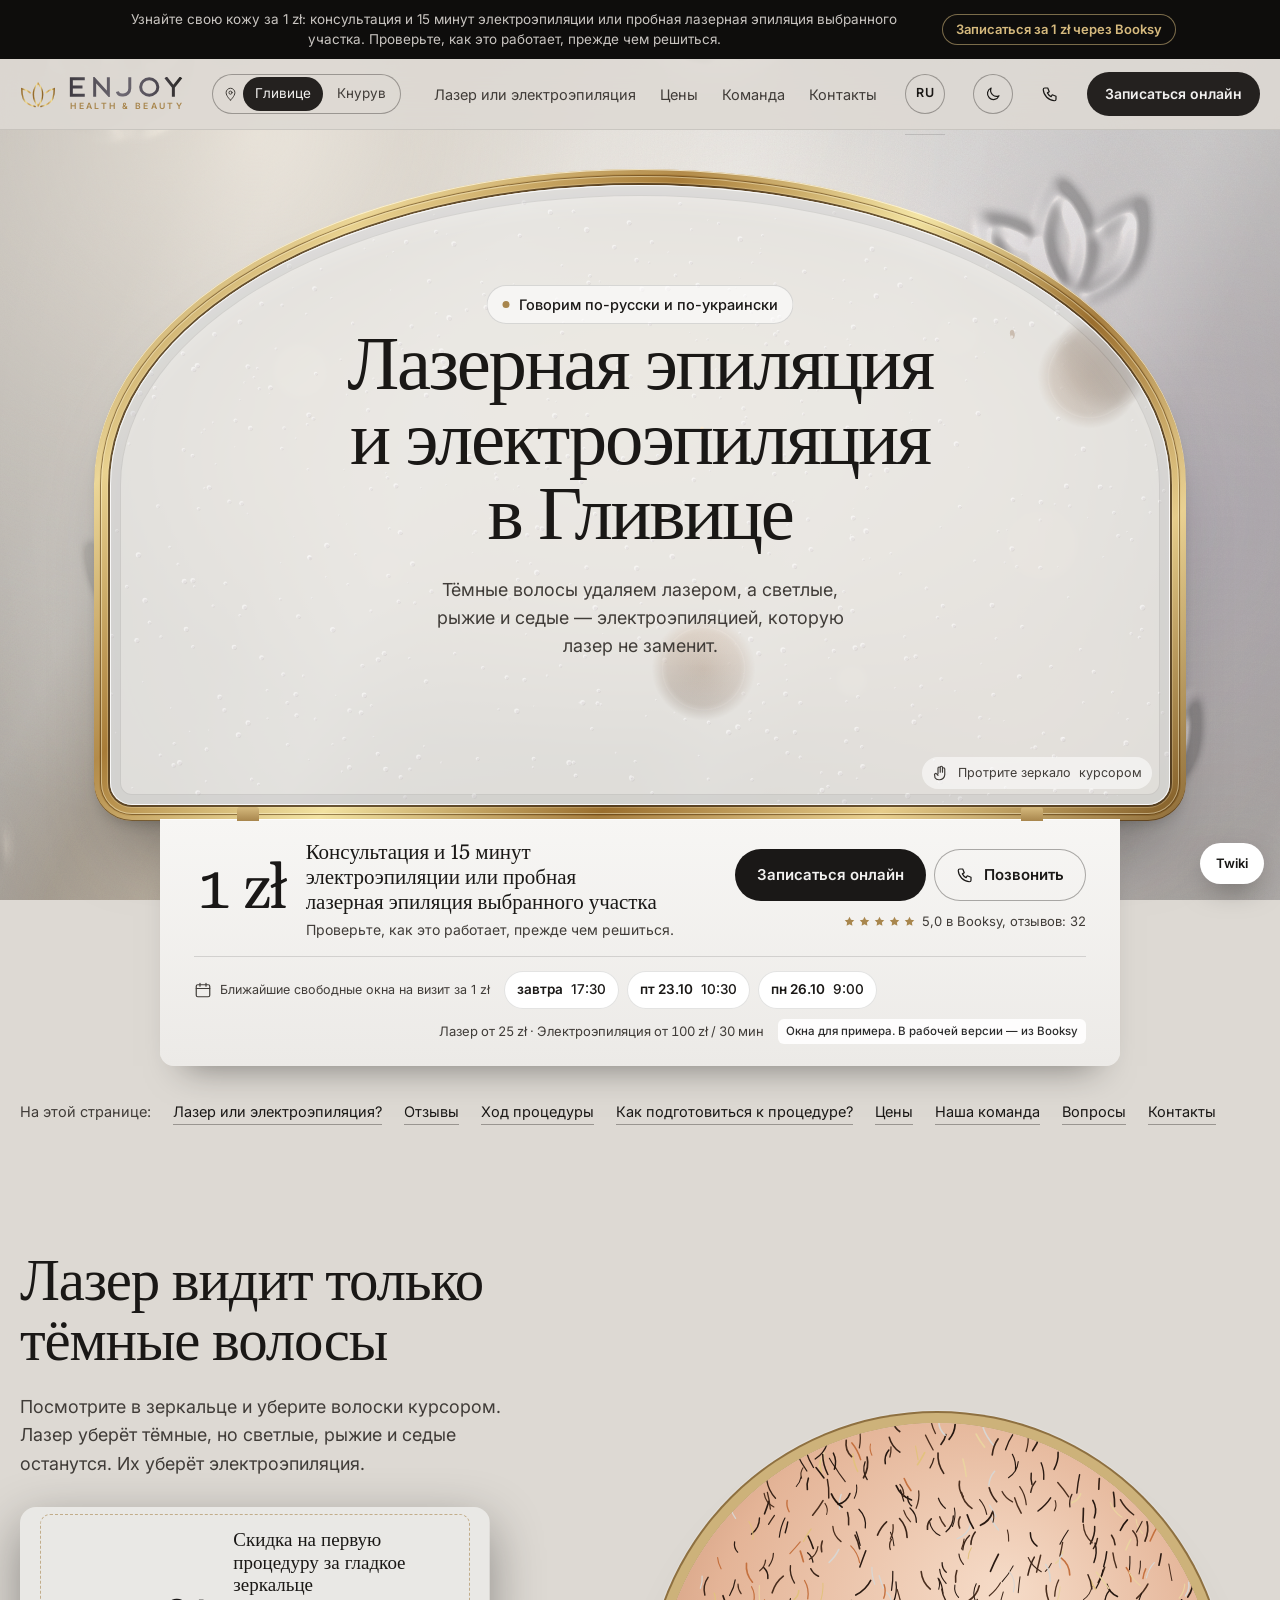
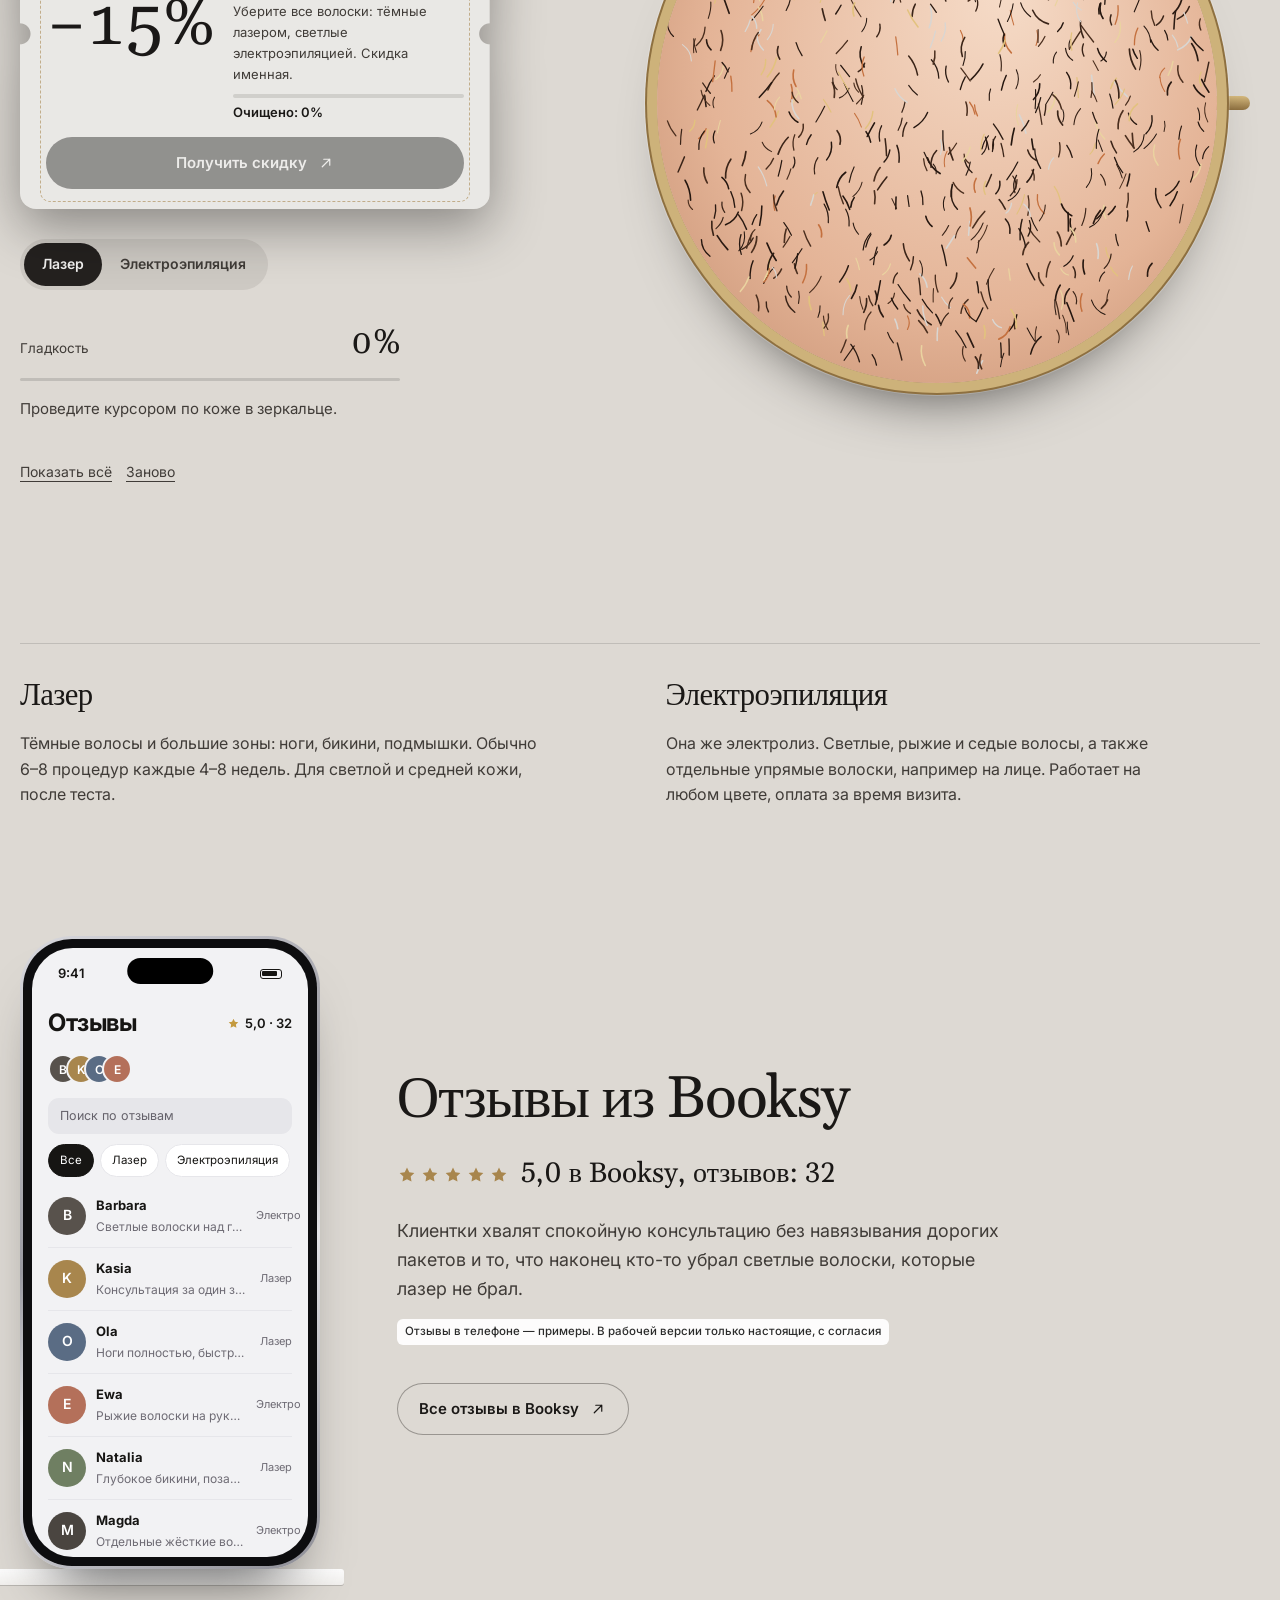
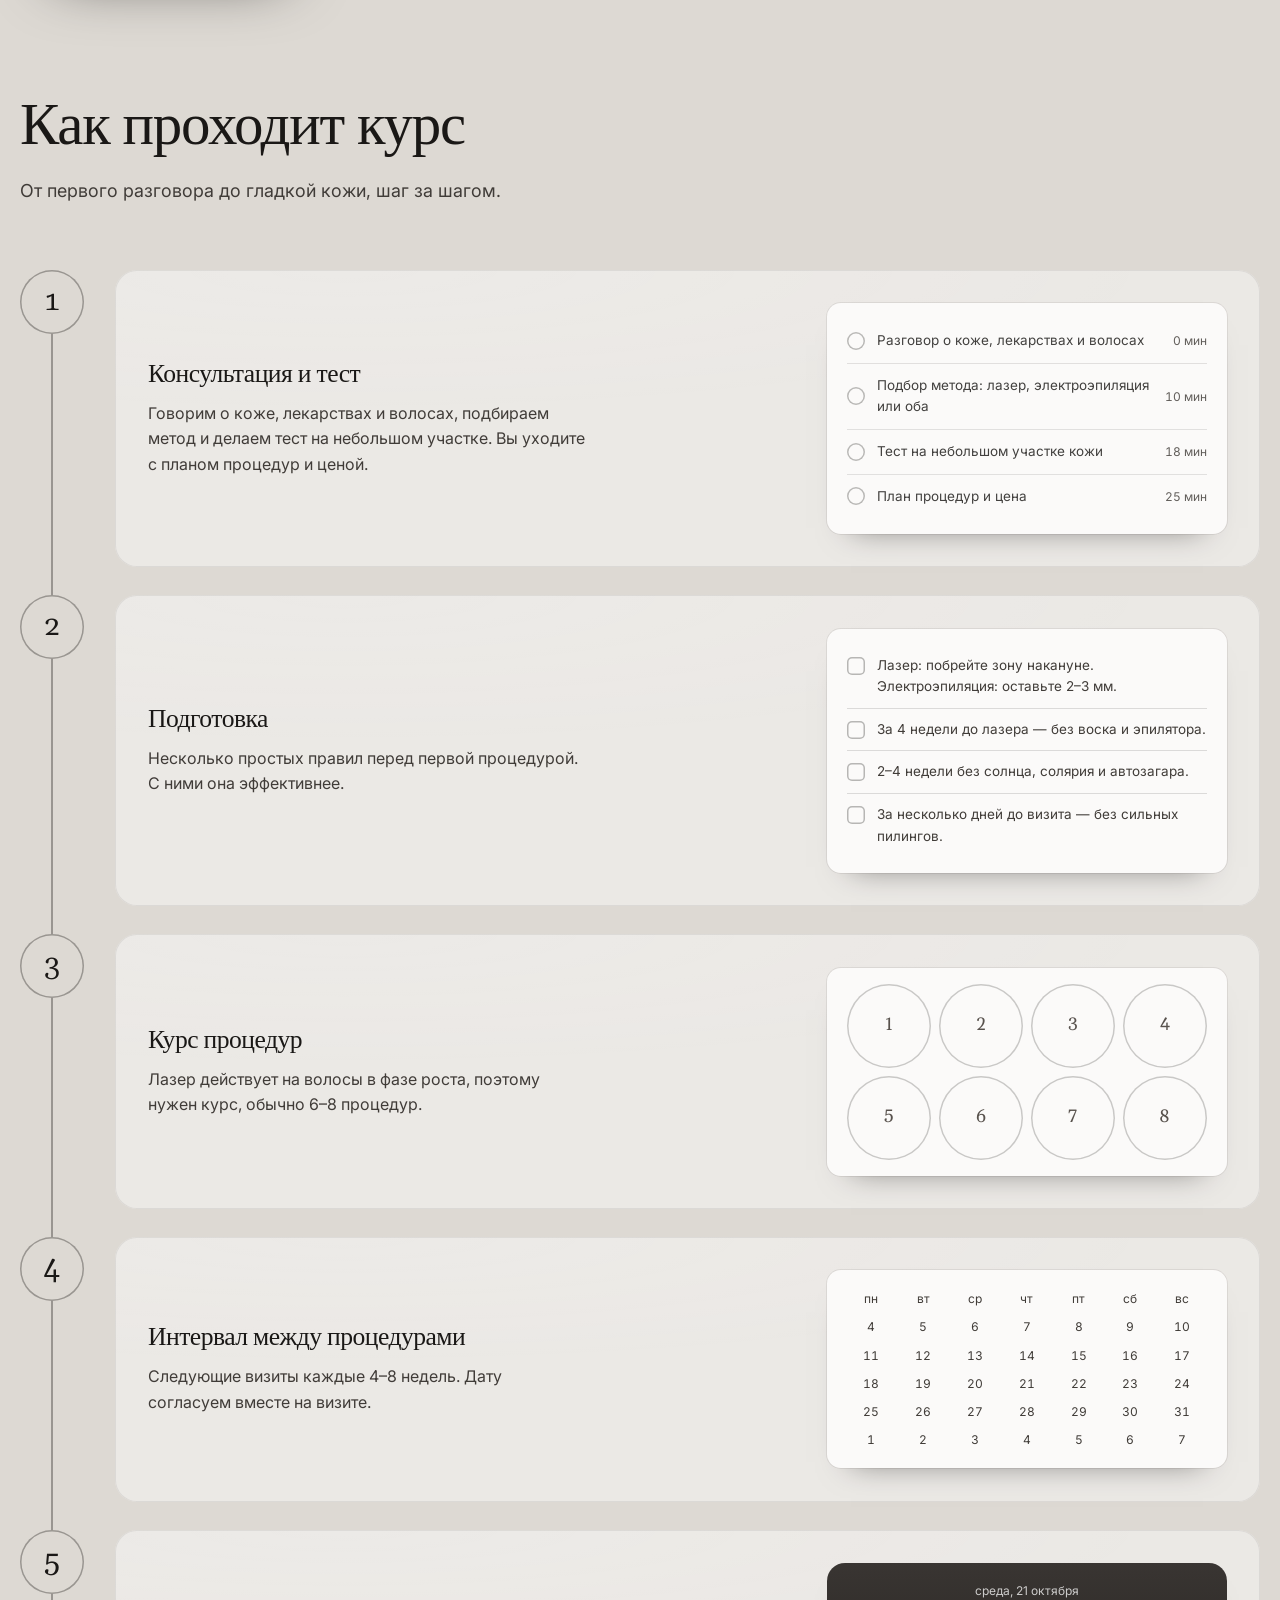
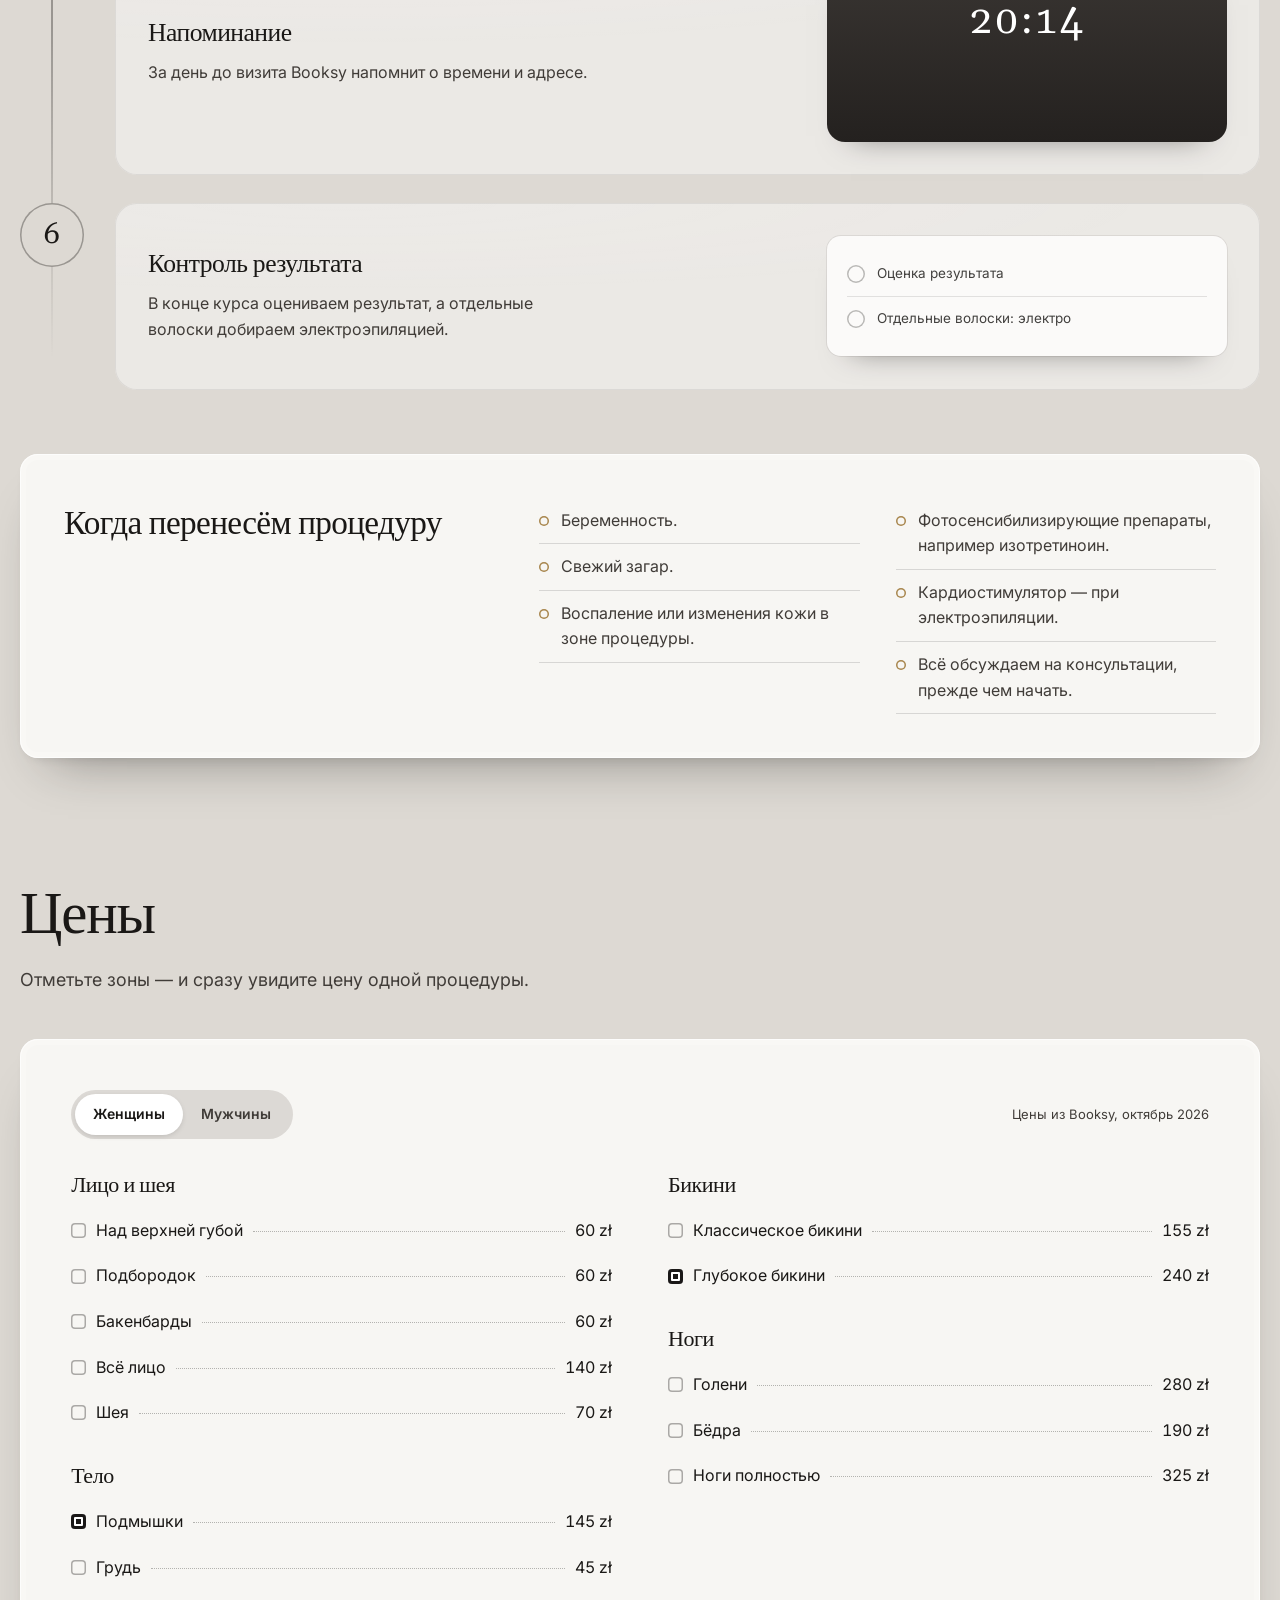
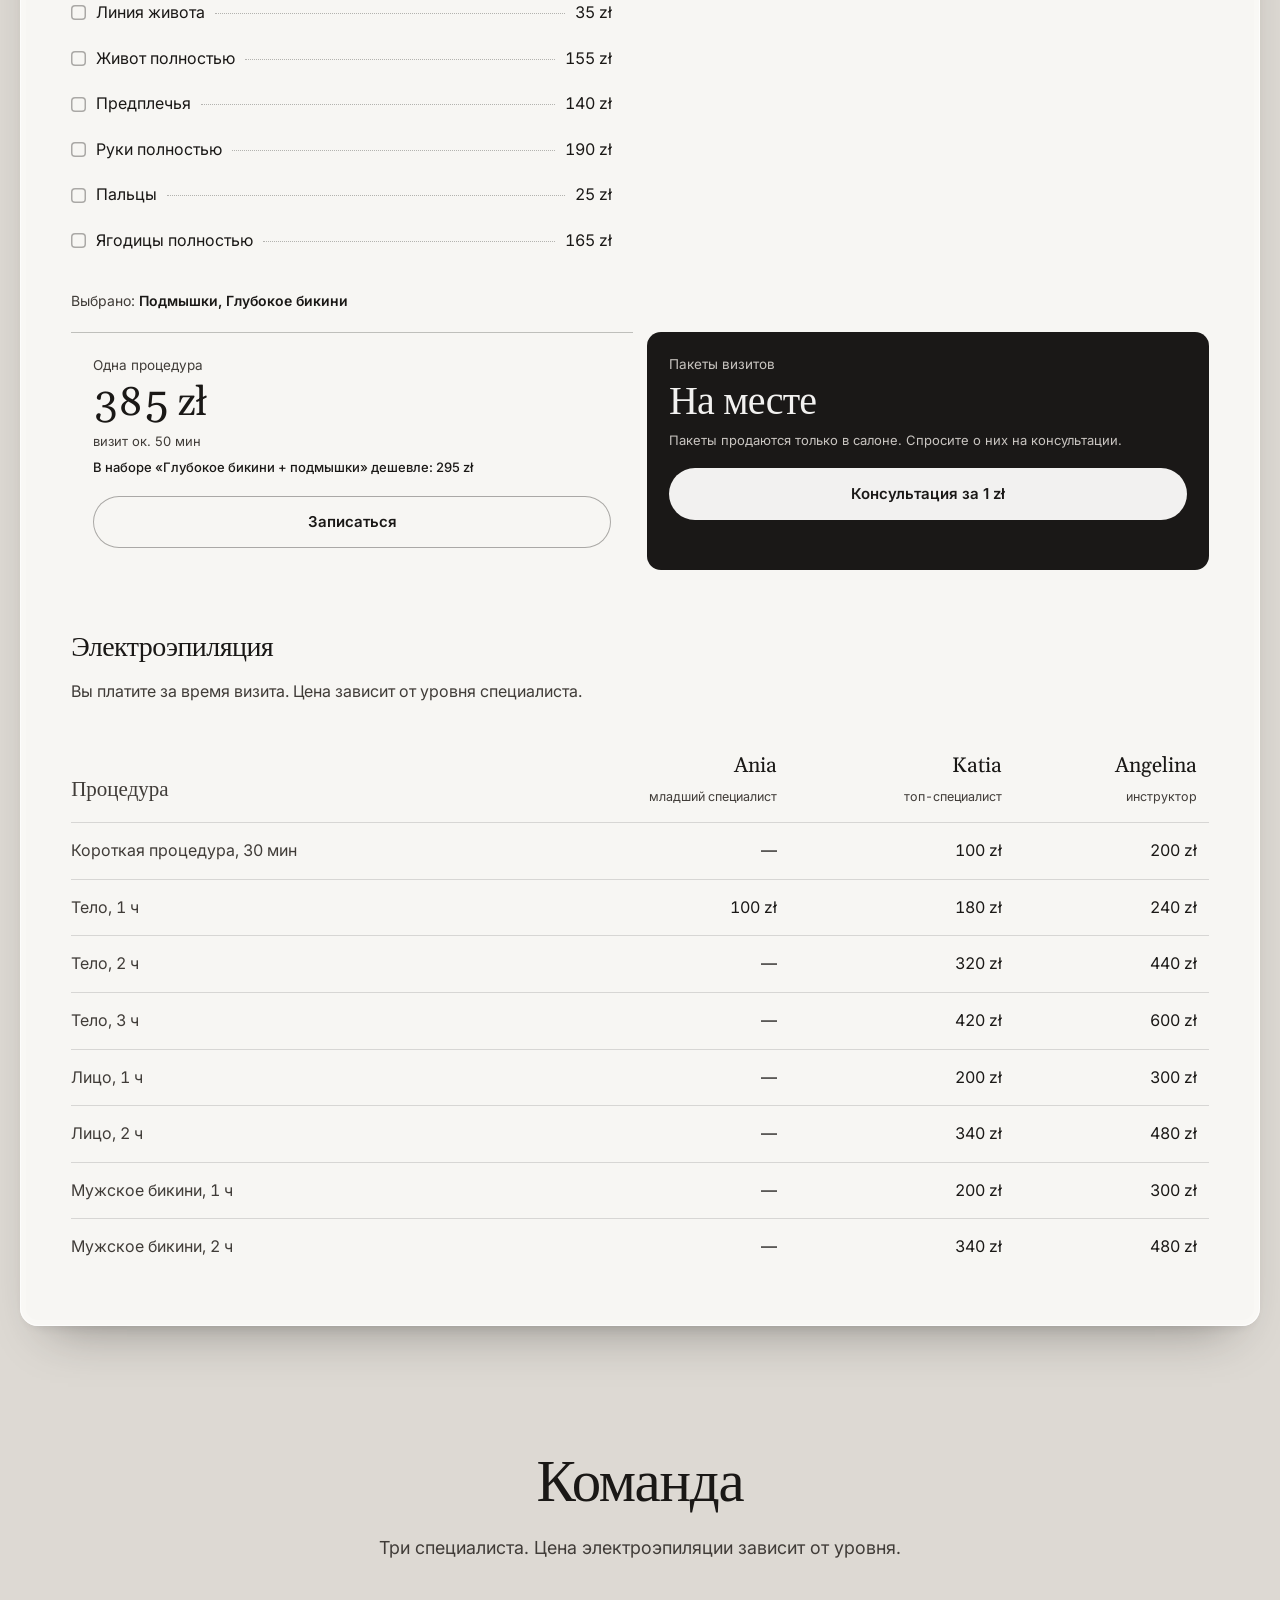
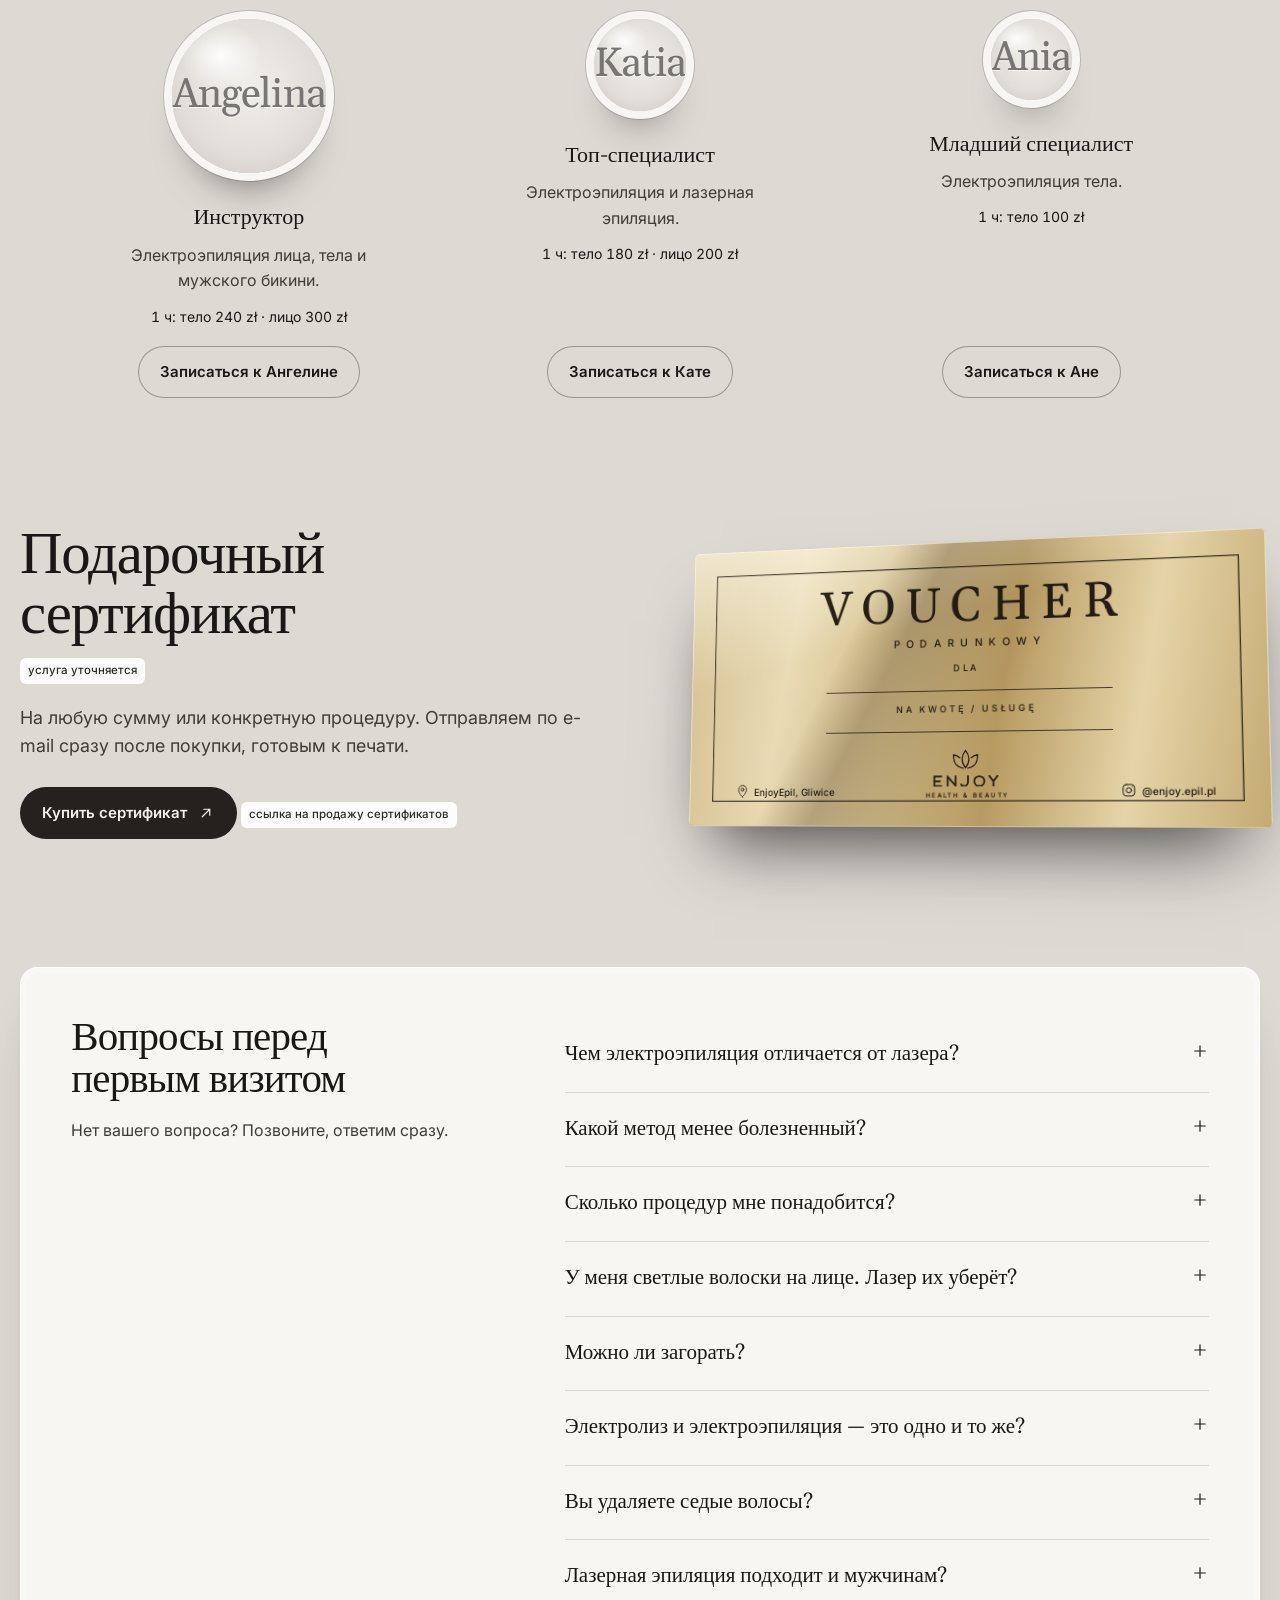
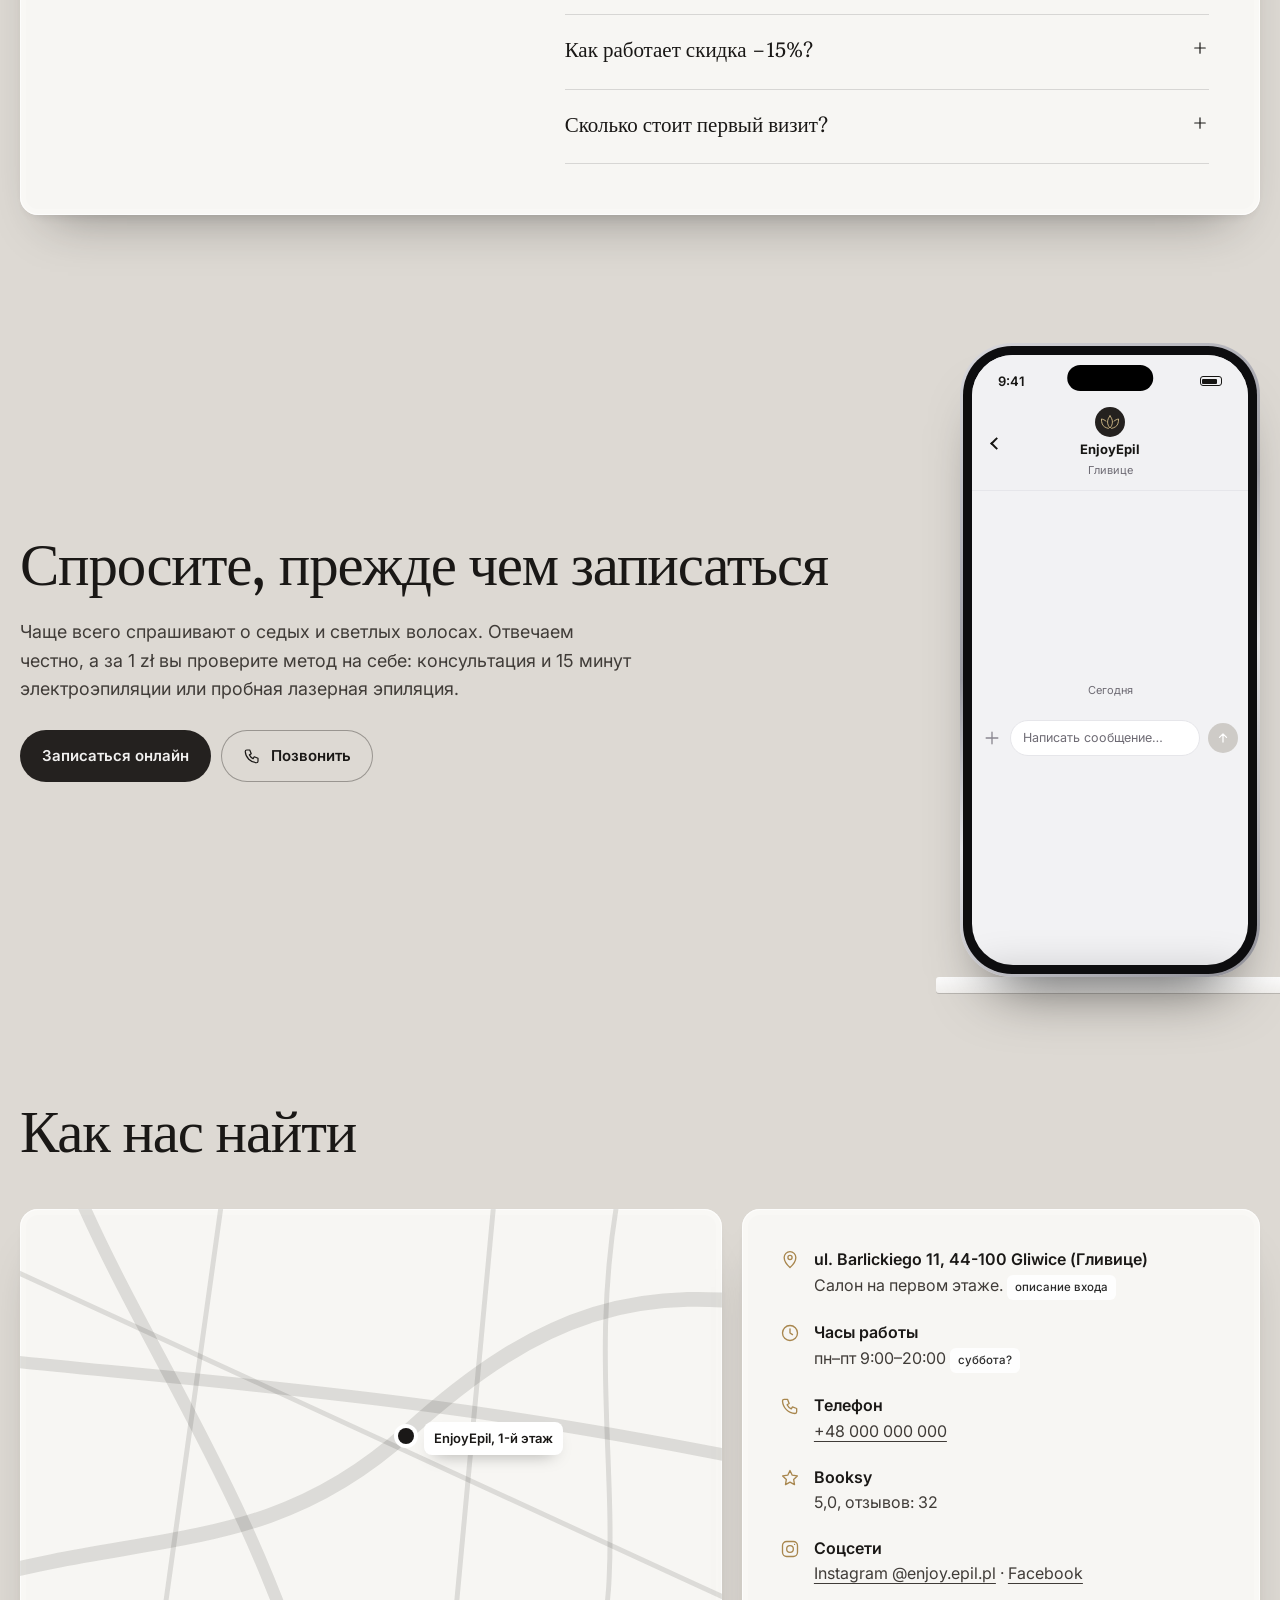
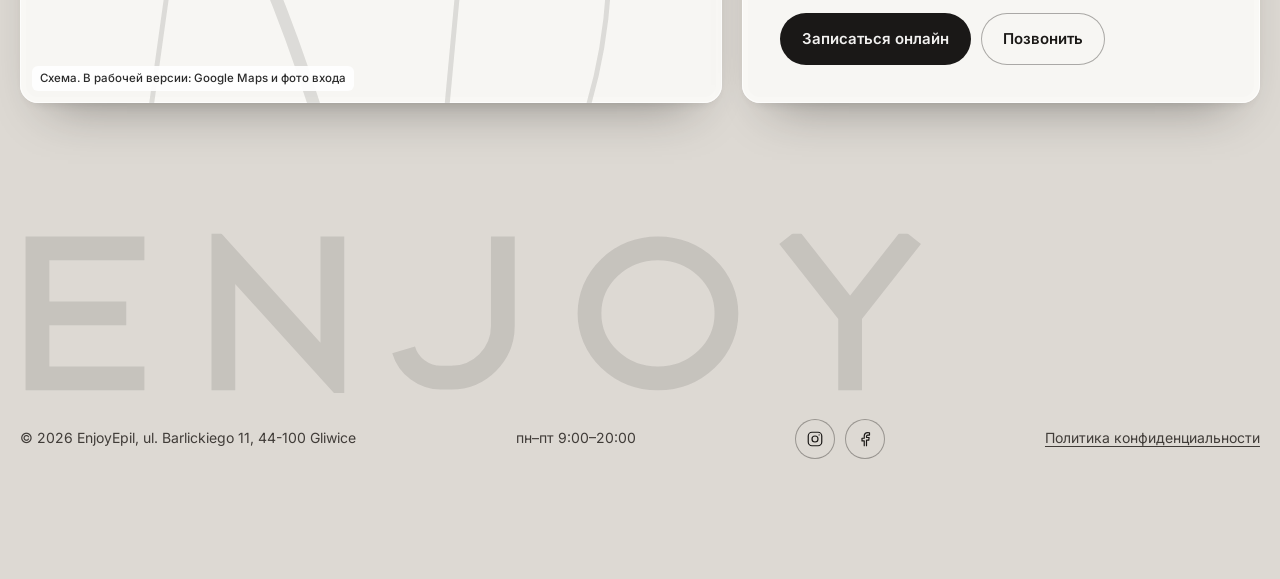
==== commit 174b5bca: "Podgląd strony 2026-10-28 10:45" ====
--- a/ru/index.html
+++ b/ru/index.html
@@ -1259,6 +1259,8 @@
 .team .lead{margin-inline:auto}
 .people{display:grid;grid-template-columns:repeat(auto-fit,minmax(240px,340px));justify-content:center;gap:clamp(24px,4vw,56px);margin-top:56px}
 .person{display:flex;flex-direction:column;align-items:center}
+.person .plink{display:block;border-radius:50%;text-decoration:none;color:inherit}
+.person .plink:focus-visible{outline:2px solid var(--wall-accent);outline-offset:12px}
 .round{position:relative;width:min(230px,100%);aspect-ratio:1;border-radius:50%;overflow:hidden;display:grid;place-items:center;
   background:radial-gradient(38% 30% at 32% 24%,rgba(255,255,255,.9),transparent 70%),radial-gradient(70% 70% at 50% 45%,#F1EFEC,#E2DED9 62%,#CEC8C2);
   box-shadow:0 0 0 8px var(--mirror),0 0 0 9px rgba(0,0,0,.15),0 30px 40px -24px rgba(0,0,0,.6);transition:box-shadow .45s var(--ease)}
@@ -1494,9 +1496,9 @@
       <div class="slots">
         <span class="lbl"><svg class="ico"><use href="#i-cal"/></svg>Ближайшие свободные окна на визит за 1 zł</span>
         <div class="row">
-          <a class="slot" href="#" data-booksy><b>завтра</b> 17:30</a>
-          <a class="slot" href="#" data-booksy><b>пт 23.10</b> 10:30</a>
-          <a class="slot" href="#" data-booksy><b>пн 26.10</b> 9:00</a>
+          <a class="slot" href="#" data-booksy data-staffer="864116"><b>завтра</b> 17:30</a>
+          <a class="slot" href="#" data-booksy data-staffer="864116"><b>пт 23.10</b> 10:30</a>
+          <a class="slot" href="#" data-booksy data-staffer="864116"><b>пн 26.10</b> 9:00</a>
         </div>
         <span class="also num"><!--ceny:od-->Лазер от 25 zł · Электроэпиляция от 100 zł / 30 мин<!--/ceny:od--></span>
         <span class="tag">Окна для примера. В рабочей версии — из Booksy</span>
@@ -1607,9 +1609,9 @@
     <h2>Команда</h2>
     <p class="lead">Три специалиста. Цена электроэпиляции зависит от уровня.</p>
     <div class="people">
-      <!--ceny:zespol--><div class="person"><div class="round"><h3>Angelina</h3></div><p class="lvl">Инструктор</p><p>Электроэпиляция лица, тела и мужского бикини.</p><p class="pr num">1 ч: тело 240 zł · лицо 300 zł</p><a class="btn ghost" href="#" data-booksy>Записаться к Ангелине</a></div>
-      <div class="person"><div class="round"><h3>Katia</h3></div><p class="lvl">Топ-специалист</p><p>Электроэпиляция и лазерная эпиляция.</p><p class="pr num">1 ч: тело 180 zł · лицо 200 zł</p><a class="btn ghost" href="#" data-booksy>Записаться к Кате</a></div>
-      <div class="person"><div class="round"><h3>Ania</h3></div><p class="lvl">Младший специалист</p><p>Электроэпиляция тела.</p><p class="pr num">1 ч: тело 100 zł</p><a class="btn ghost" href="#" data-booksy>Записаться к Ане</a></div><!--/ceny:zespol-->
+      <!--ceny:zespol--><div class="person"><a class="plink" href="#" data-booksy data-staffer="848488" aria-label="Angelina в Booksy"><div class="round"><h3>Angelina</h3></div></a><p class="lvl">Инструктор</p><p>Электроэпиляция лица, тела и мужского бикини.</p><p class="pr num">1 ч: тело 240 zł · лицо 300 zł</p><a class="btn ghost" href="#" data-booksy data-staffer="848488">Записаться к Ангелине</a></div>
+      <div class="person"><a class="plink" href="#" data-booksy data-staffer="864114" aria-label="Katia в Booksy"><div class="round"><h3>Katia</h3></div></a><p class="lvl">Топ-специалист</p><p>Электроэпиляция и лазерная эпиляция.</p><p class="pr num">1 ч: тело 180 zł · лицо 200 zł</p><a class="btn ghost" href="#" data-booksy data-staffer="864114">Записаться к Кате</a></div>
+      <div class="person"><a class="plink" href="#" data-booksy data-staffer="864116" aria-label="Ania в Booksy"><div class="round"><h3>Ania</h3></div></a><p class="lvl">Младший специалист</p><p>Электроэпиляция тела.</p><p class="pr num">1 ч: тело 100 zł</p><a class="btn ghost" href="#" data-booksy data-staffer="864116">Записаться к Ане</a></div><!--/ceny:zespol-->
     </div>
   </section>
 
@@ -1702,7 +1704,8 @@
 const rnd=(a,b)=>a+Math.random()*(b-a),clamp=(x,a=0,b=1)=>Math.min(b,Math.max(a,x));
 const zl=n=>Math.round(n).toLocaleString("ru-RU")+"\u00a0zł";
 let motion=!reduce;if(reduce)document.body.classList.replace("mo","nomo");
-$$("[data-booksy]").forEach(a=>{a.href=BOOKSY;a.target="_blank";a.rel="noopener"});
+/* data-staffer opens that master's own Booksy page (her services, consultation included) */
+$$("[data-booksy]").forEach(a=>{a.href=a.dataset.staffer?`${BOOKSY}/staffer/${a.dataset.staffer}`:BOOKSY;a.target="_blank";a.rel="noopener"});
 $$("[data-tel]").forEach(a=>a.href=TEL);
 
 /* ---------- 1. HERO FOG ---------- */
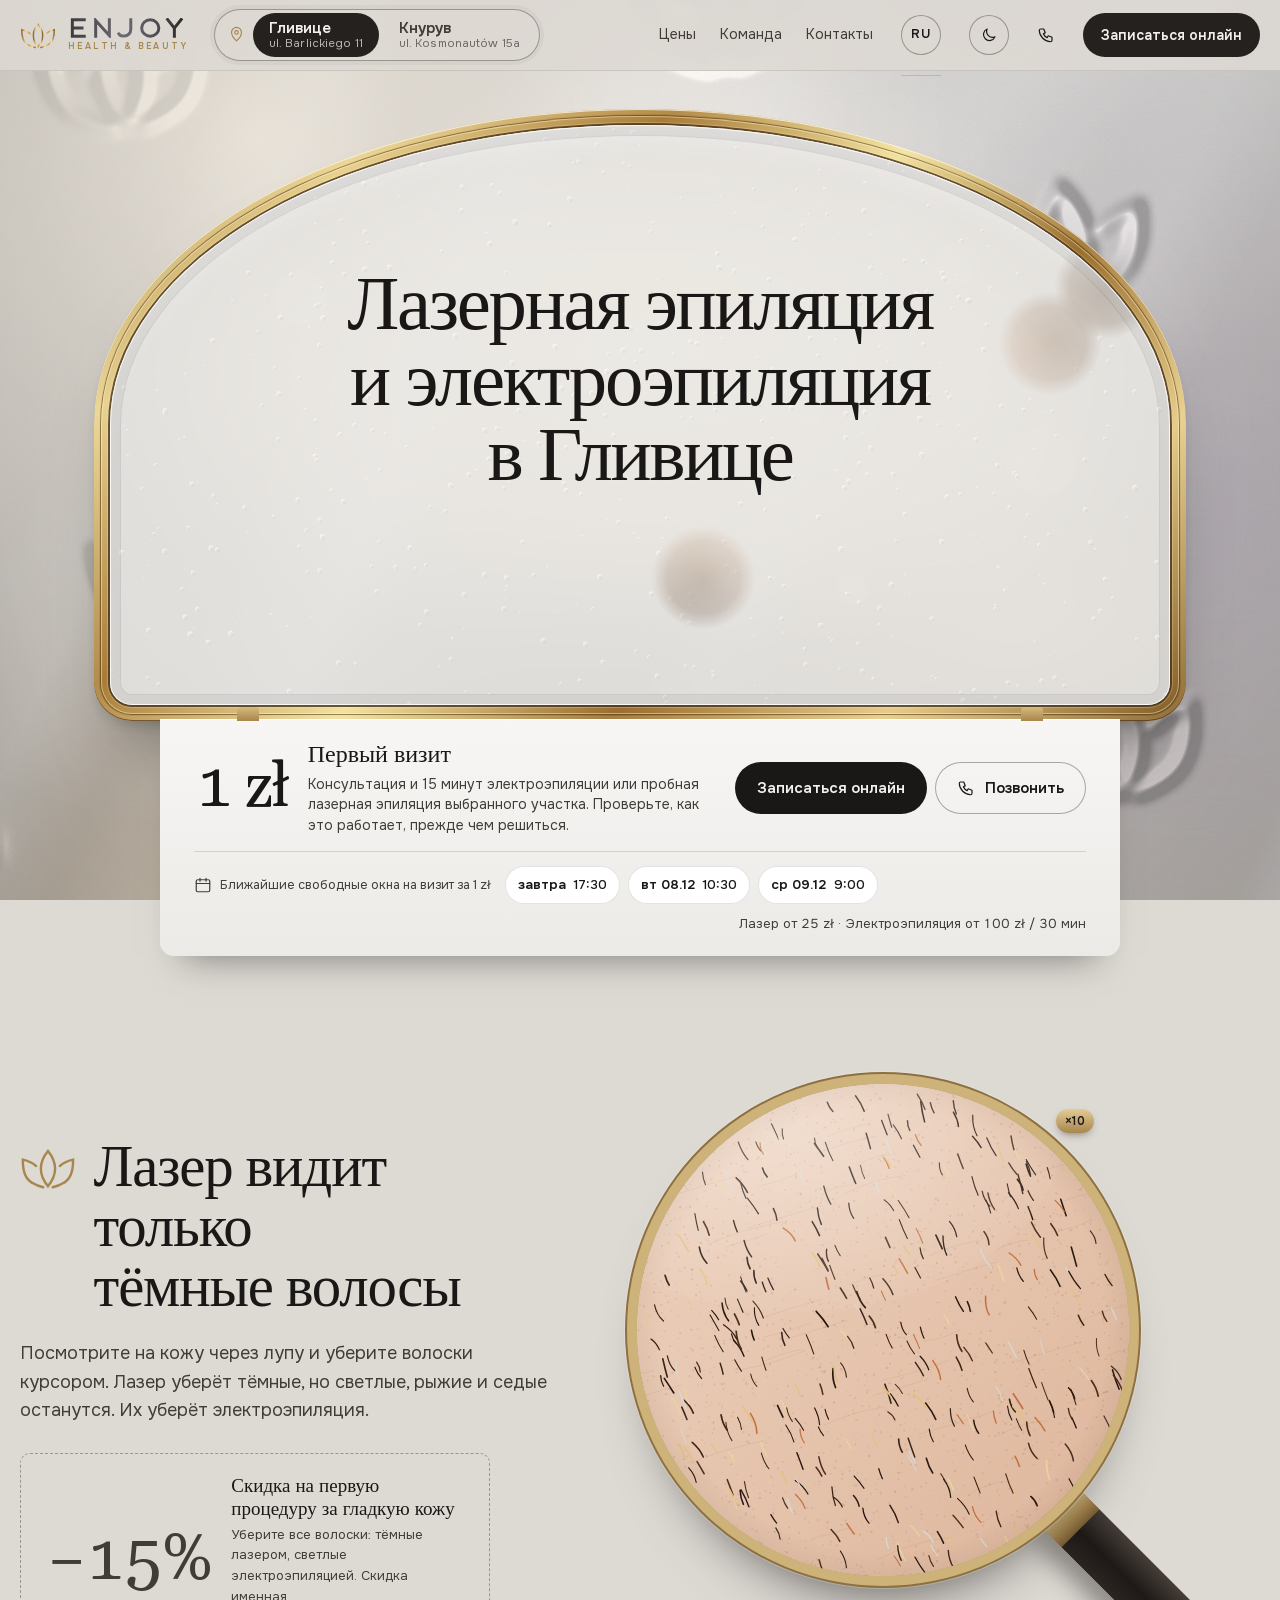
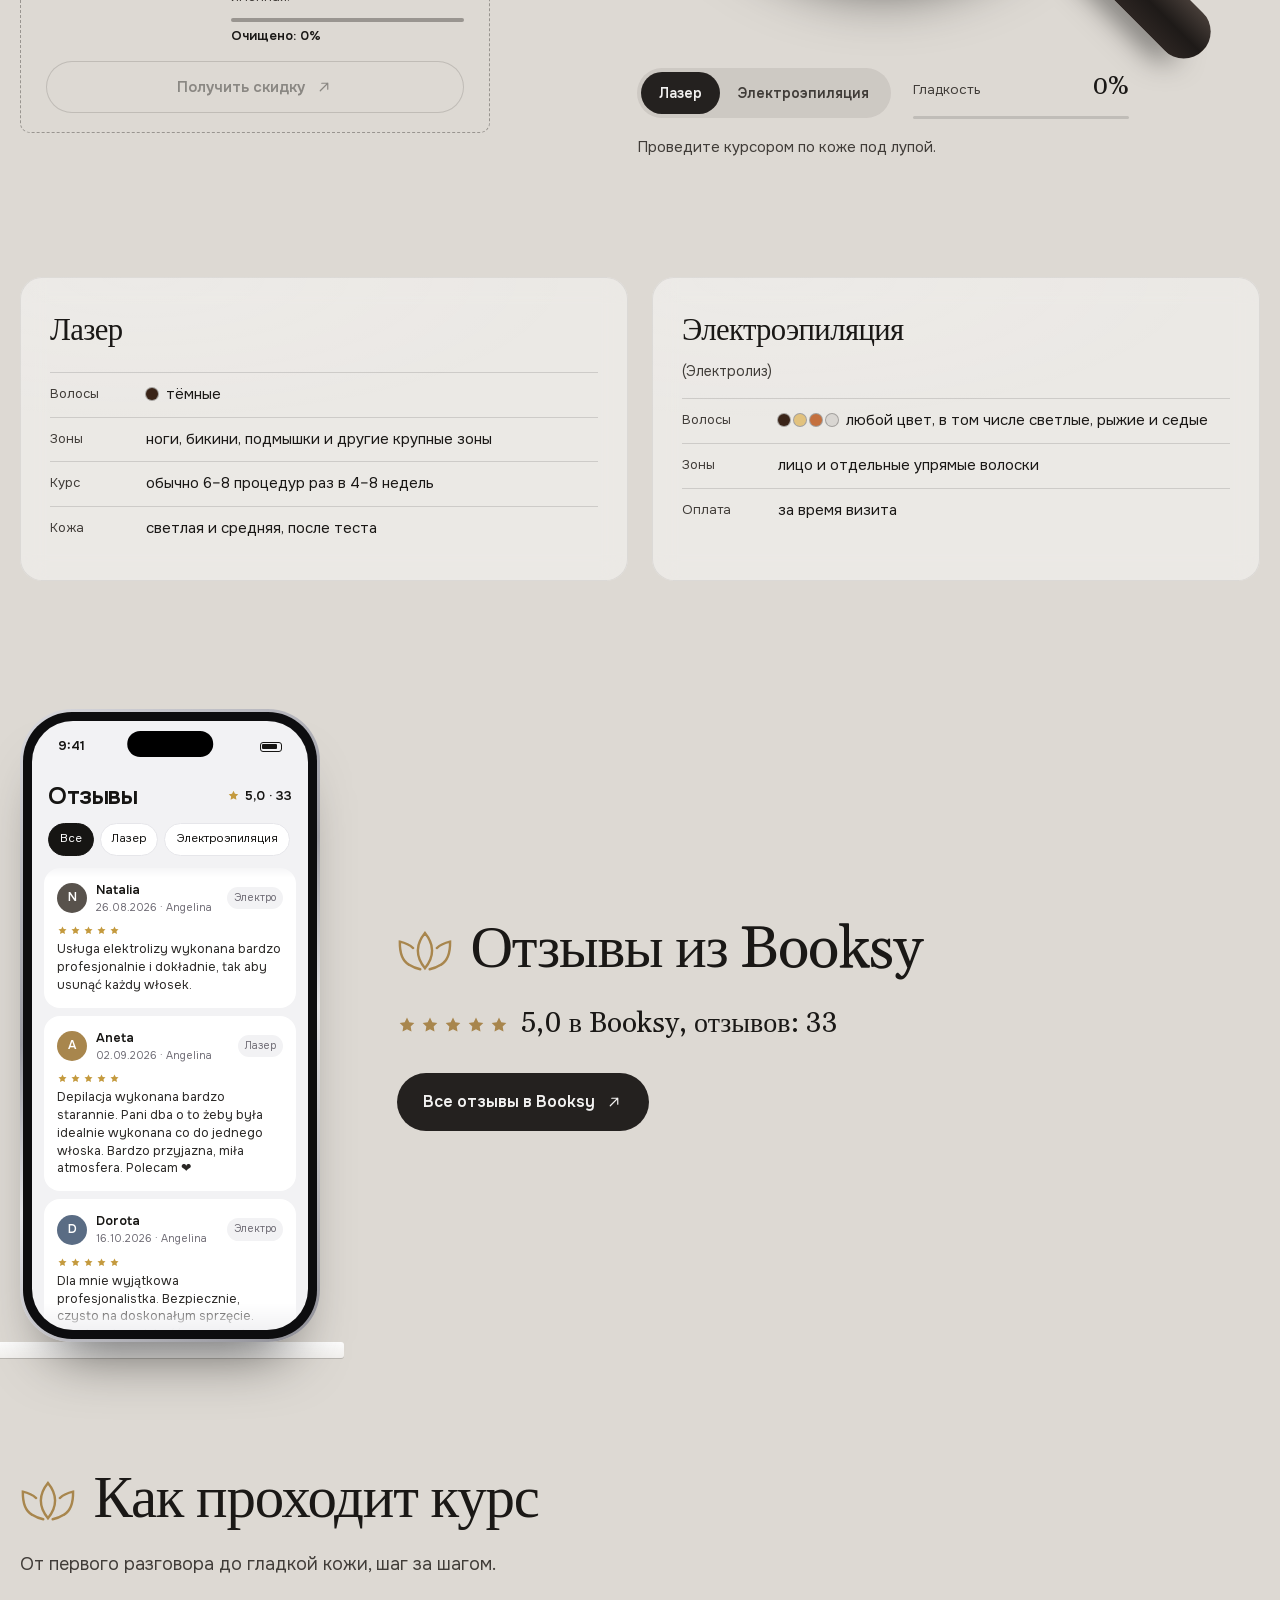
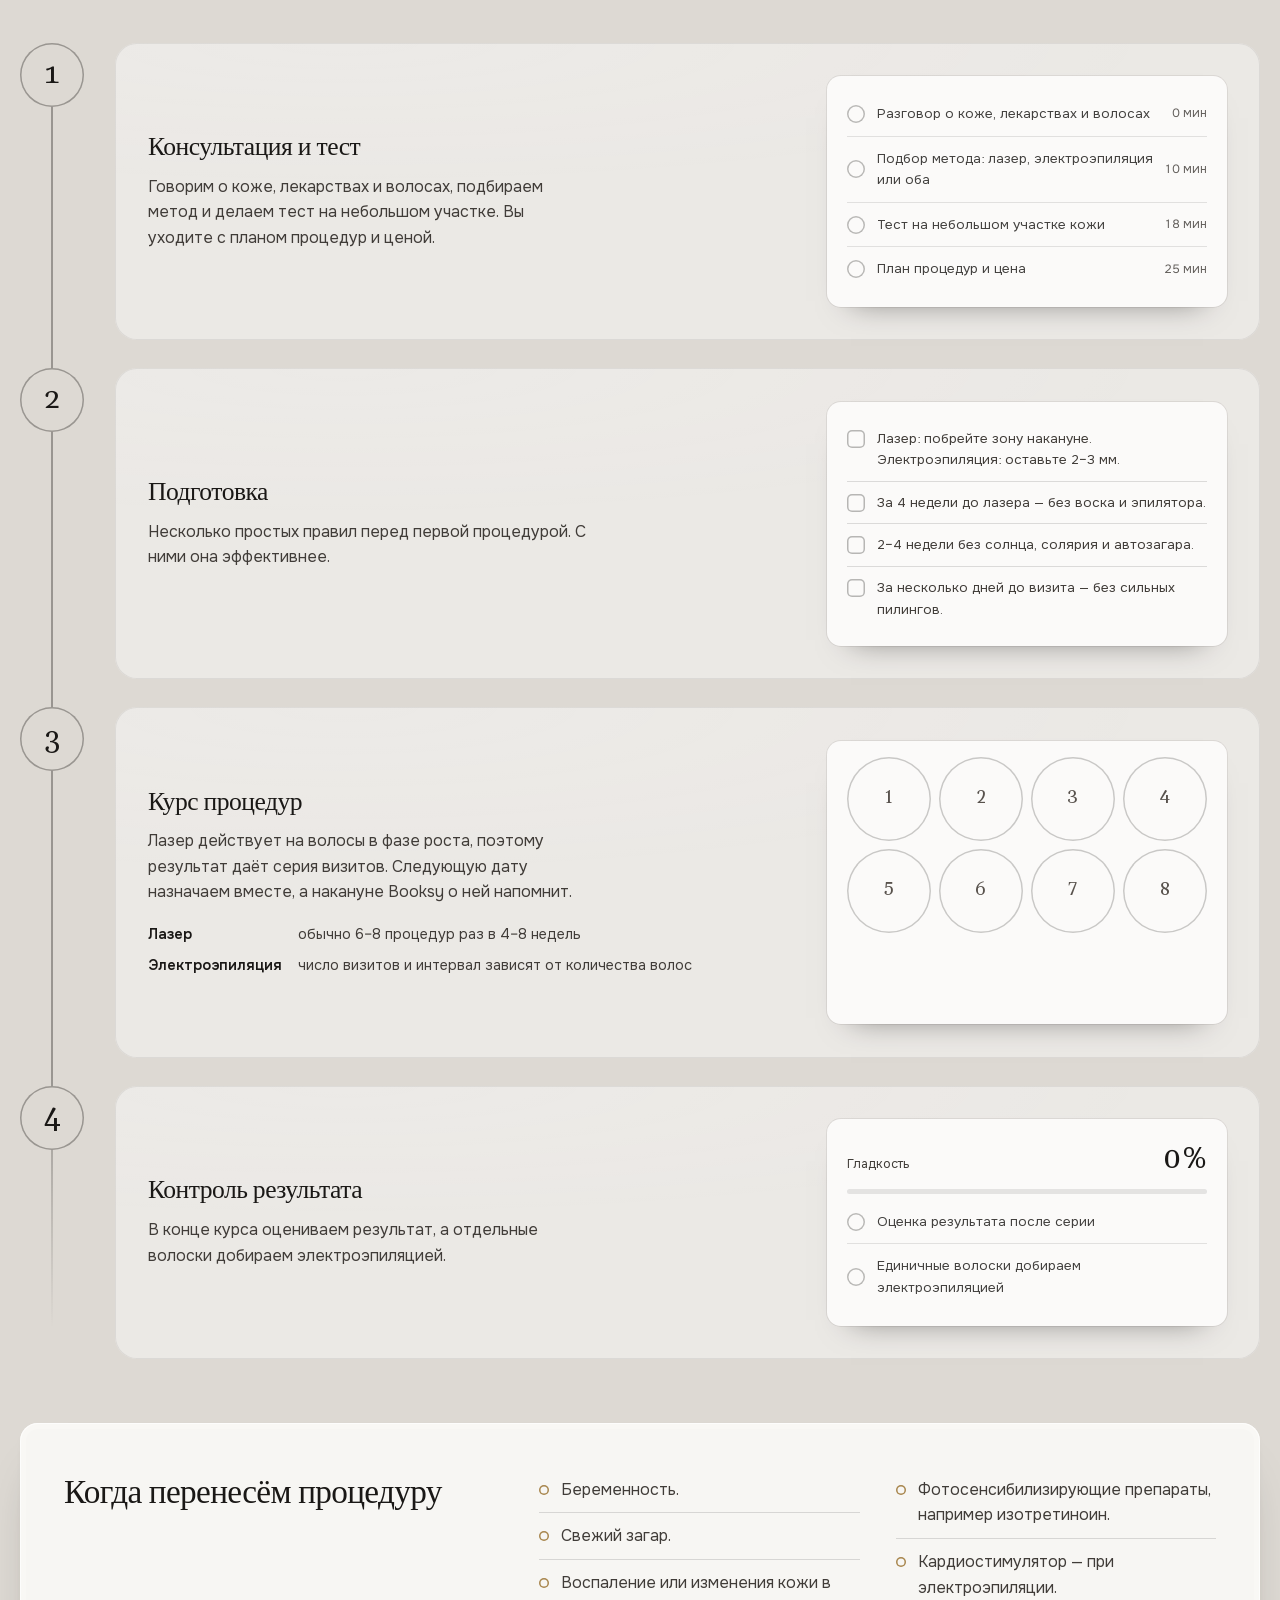
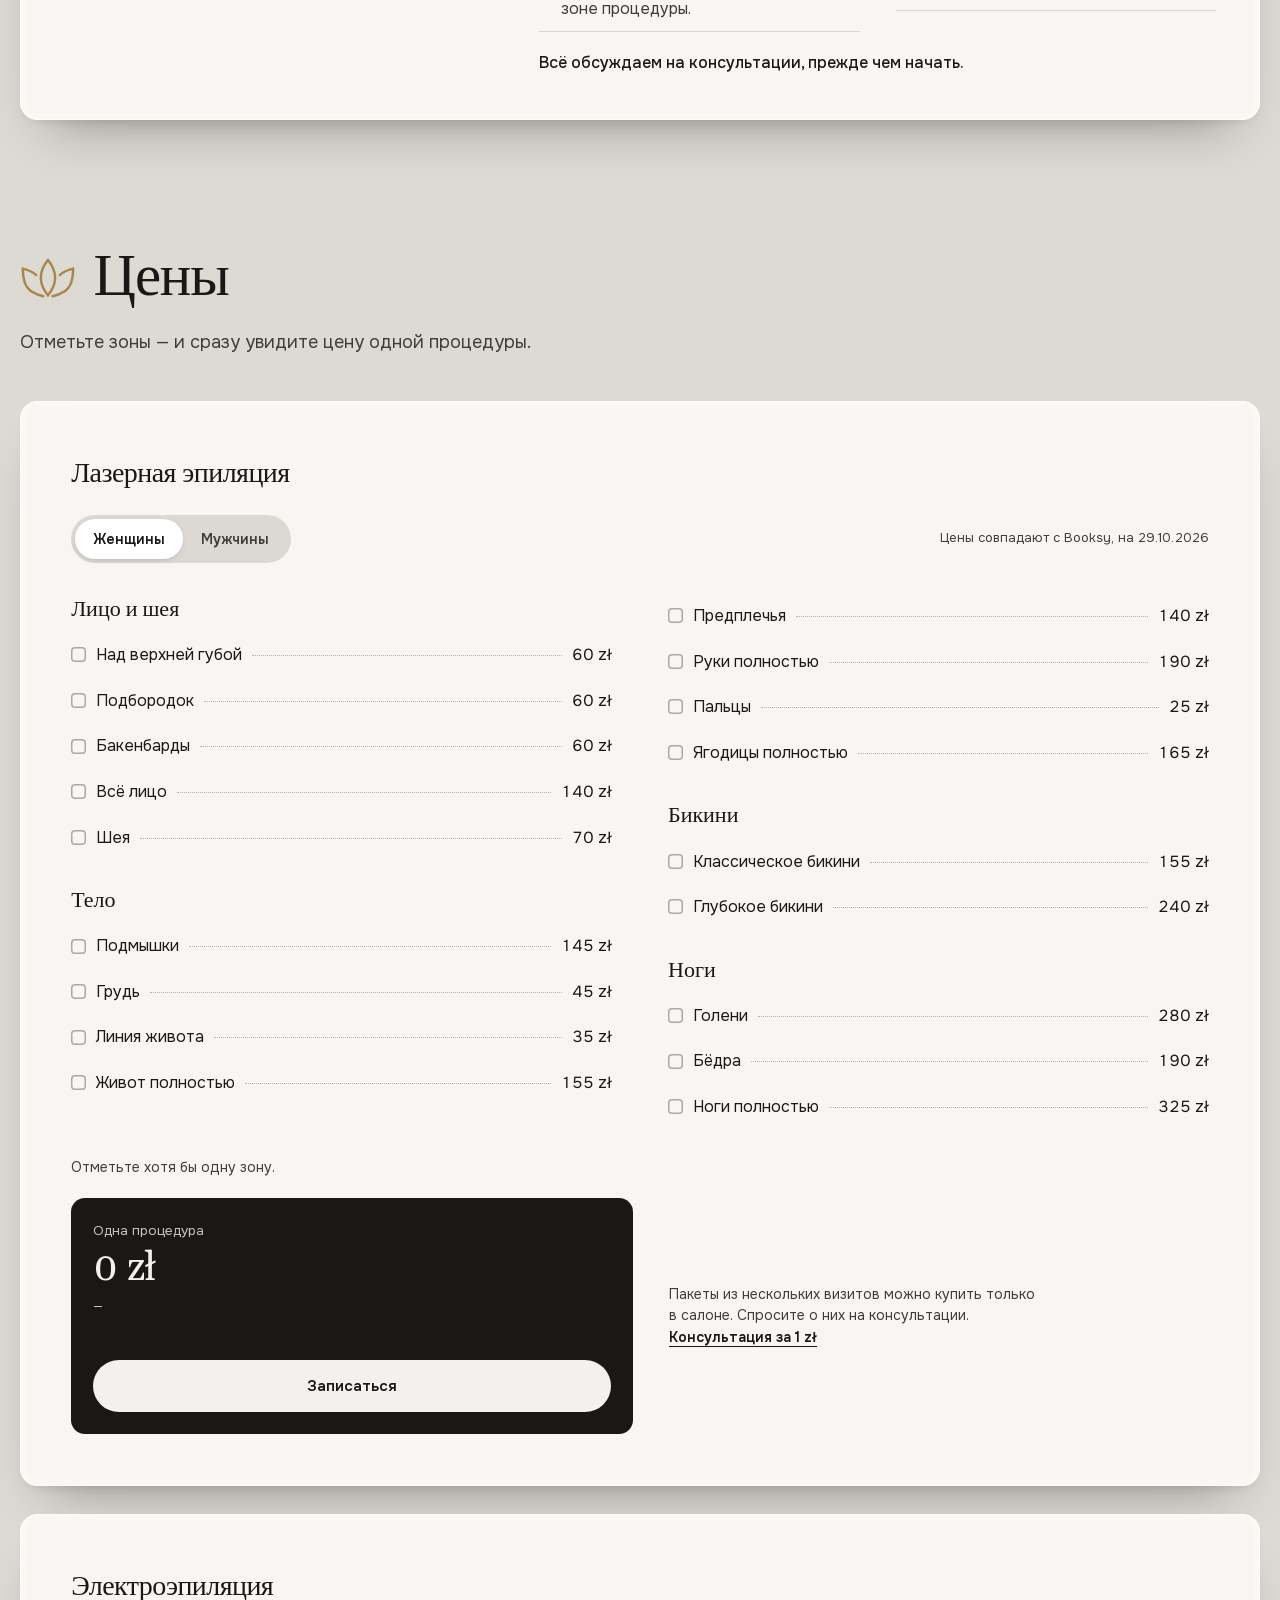
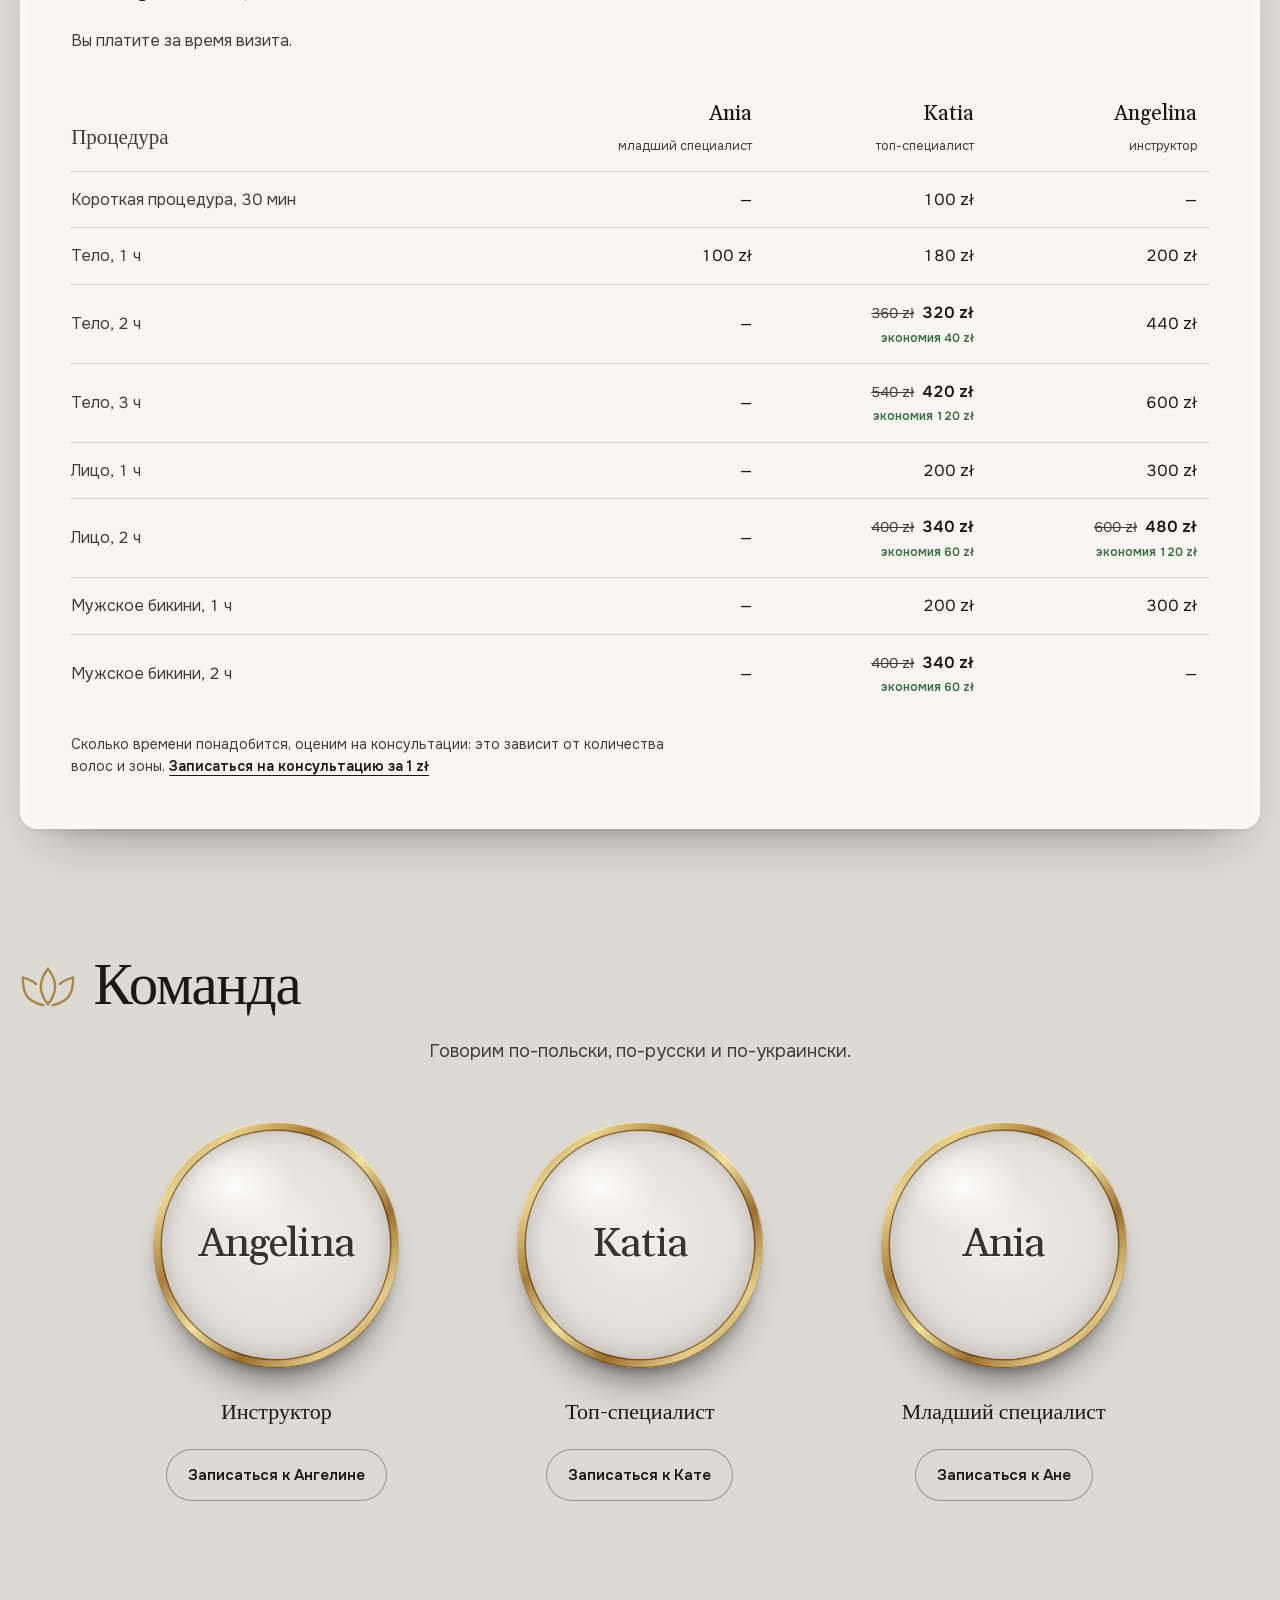
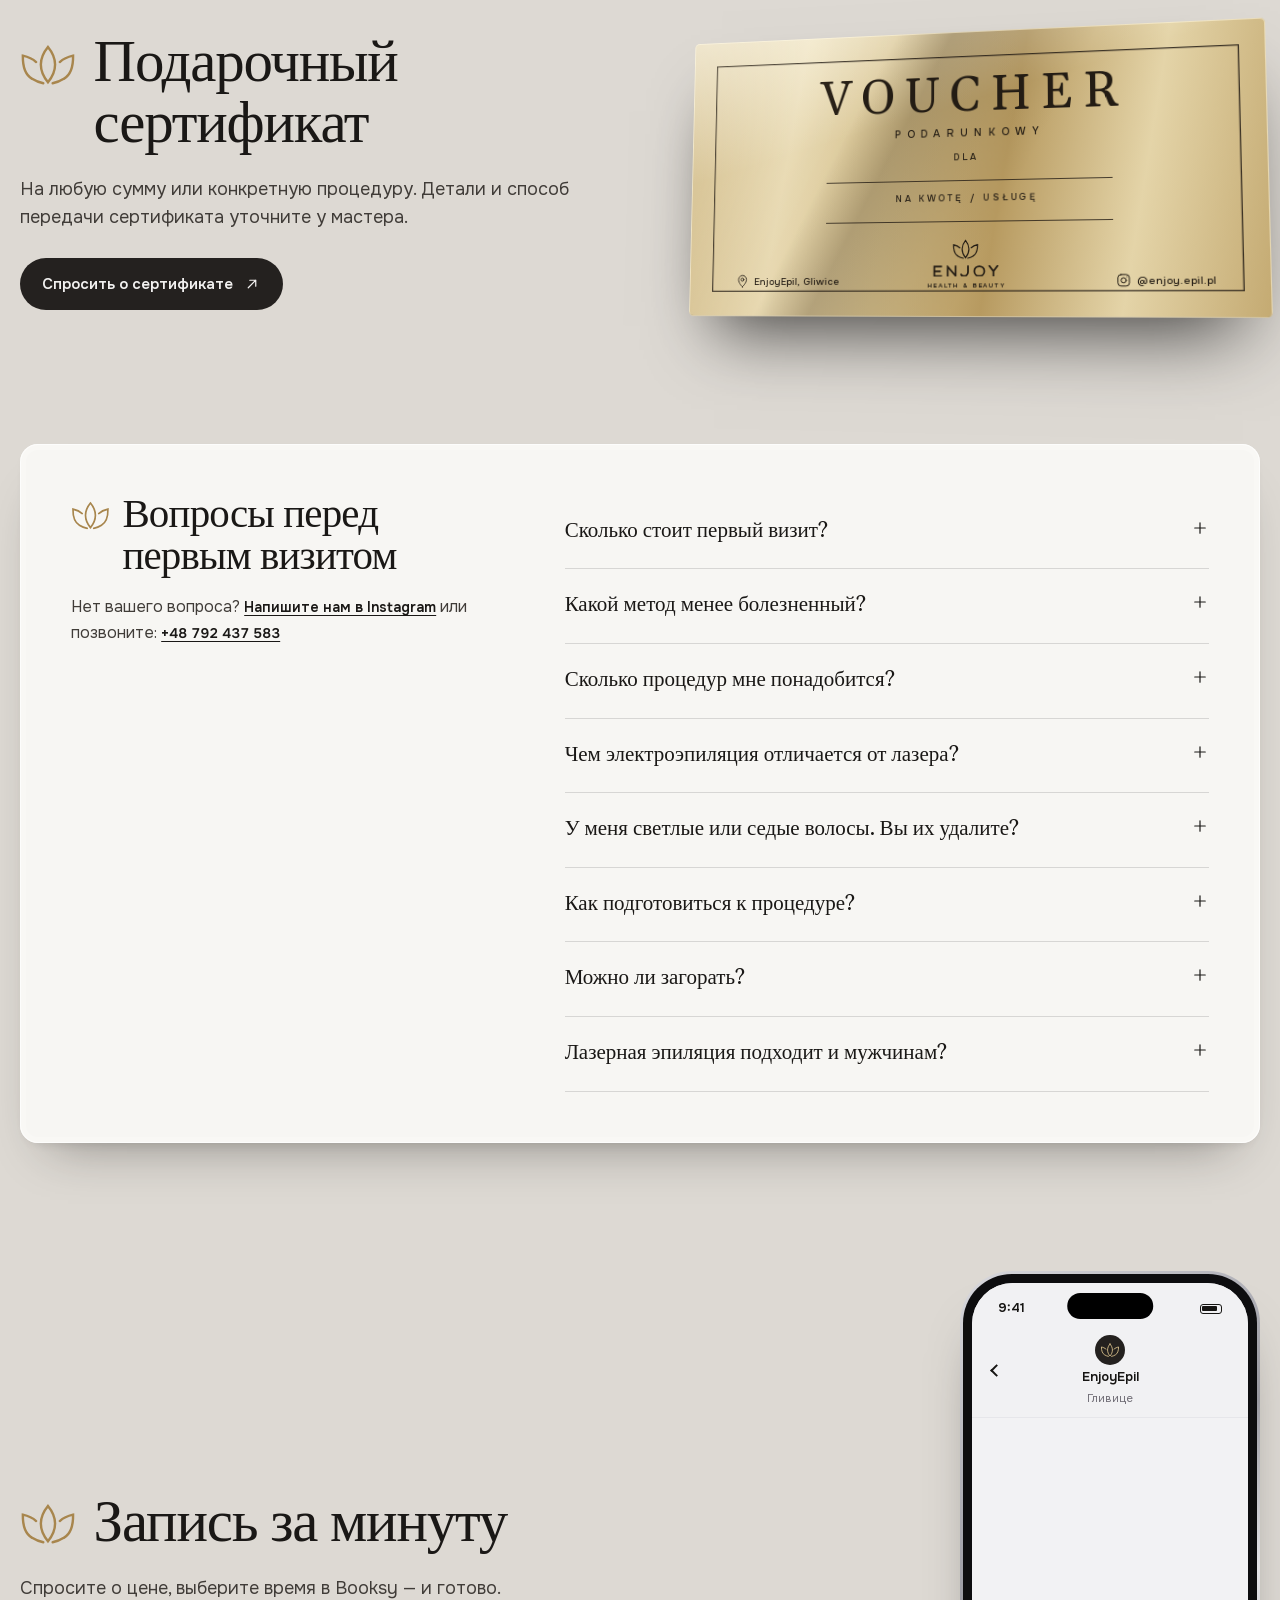
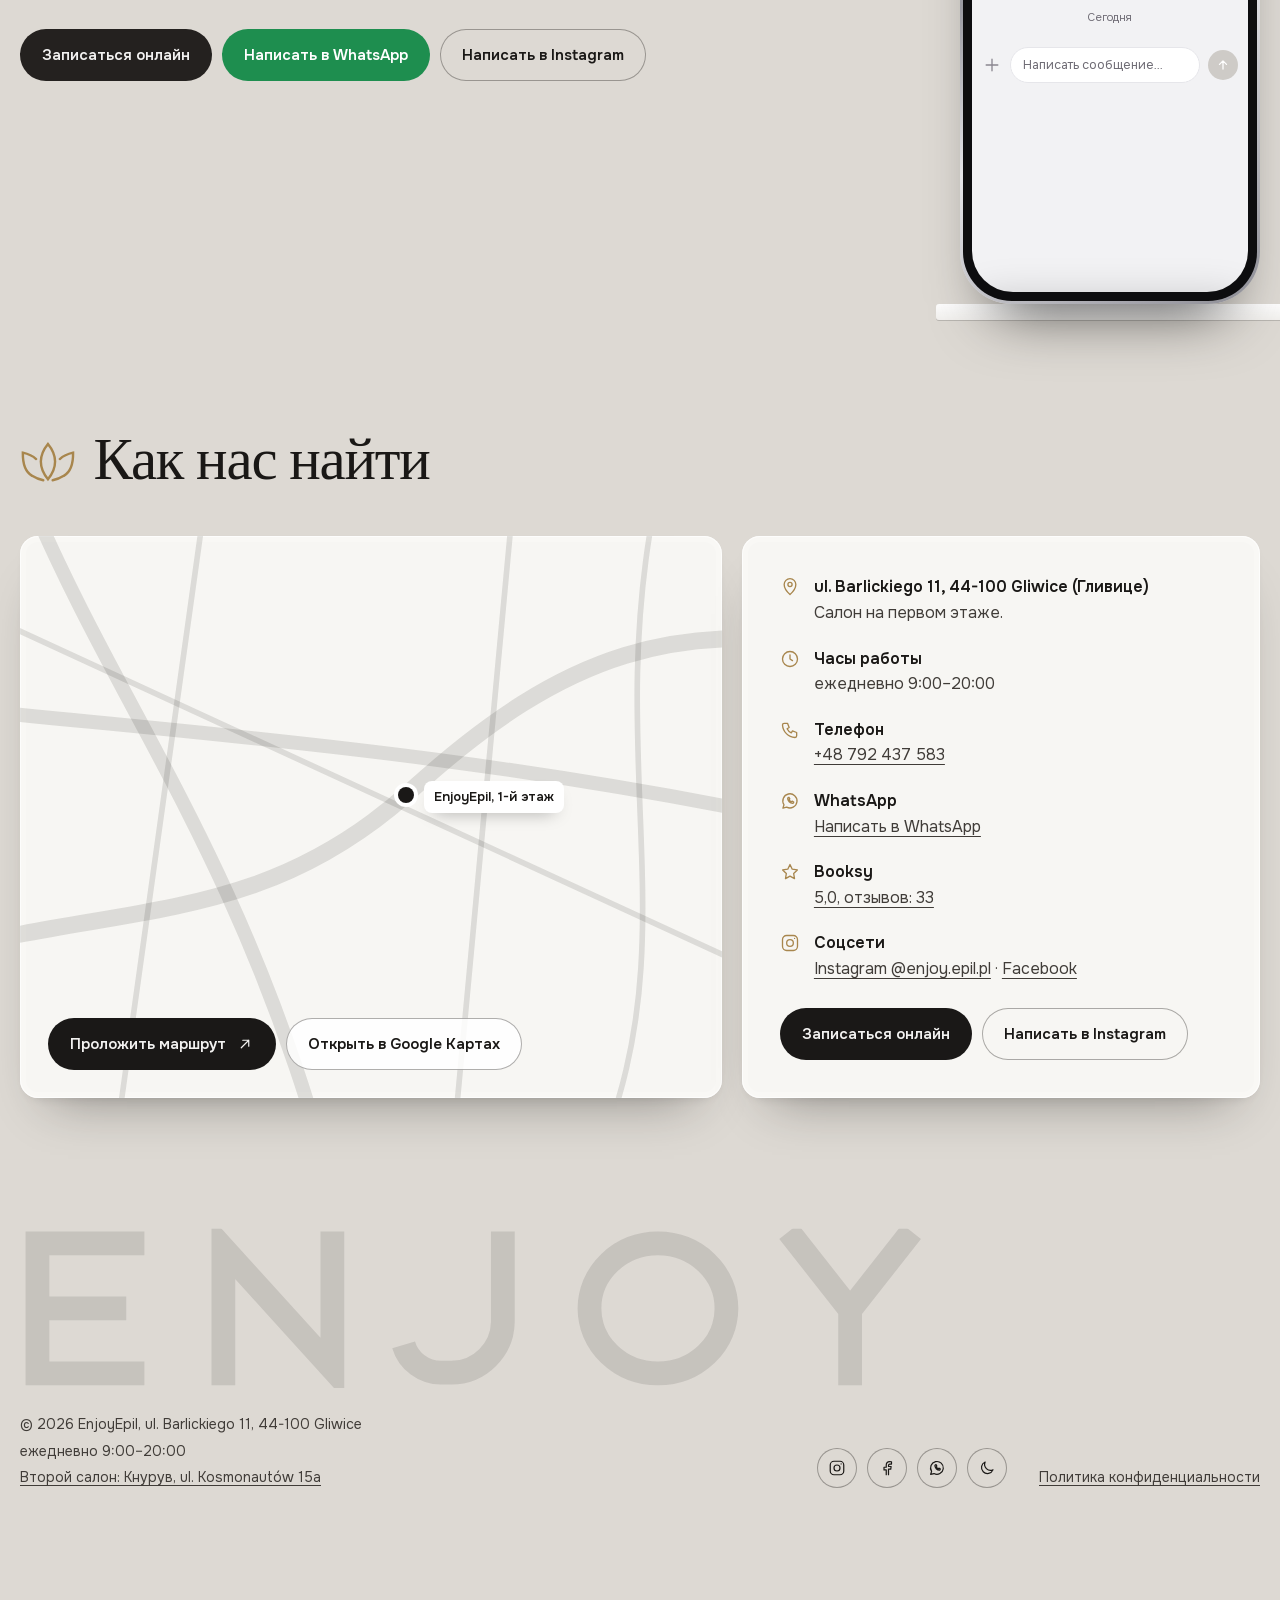
==== commit 319d8752: "Podgląd strony 2026-10-29 19:20" ====
--- a/ru/index.html
+++ b/ru/index.html
@@ -7,7 +7,7 @@
 <meta name="viewport" content="width=device-width, initial-scale=1, viewport-fit=cover">
 <script>(function(){var t;try{t=localStorage.getItem("ee-theme")}catch(e){}if(t!=="light"&&t!=="dark")t=matchMedia("(prefers-color-scheme: light)").matches?"light":"dark";document.documentElement.dataset.theme=t})()</script>
 <title>Лазерная эпиляция и электроэпиляция в Гливице | EnjoyEpil</title>
-<meta name="description" content="Лазерная эпиляция и электроэпиляция (электролиз) в Гливице, ul. Barlickiego 11. Лазер для тёмных волос, электроэпиляция для светлых, рыжих и седых. За 1 zł: консультация и 15 минут электроэпиляции или пробная лазерная эпиляция. Говорим по-русски и по-украински.">
+<meta name="description" content="Лазерная эпиляция и электроэпиляция (электролиз) в Гливице. Говорим по-русски и по-украински. Лазер для тёмных волос, электроэпиляция для светлых и седых. Первый визит за 1 zł.">
 <link rel="canonical" href="https://enjoyepil.pl/ru/">
 <!--hreflang-->
 <link rel="alternate" hreflang="pl" href="https://enjoyepil.pl/">
@@ -21,14 +21,14 @@
 <meta property="og:locale" content="ru_RU">
 <meta property="og:site_name" content="EnjoyEpil">
 <meta property="og:title" content="Лазерная эпиляция и электроэпиляция в Гливице | EnjoyEpil">
-<meta property="og:description" content="Лазер для тёмных волос, электроэпиляция для светлых, рыжих и седых. За 1 zł: консультация и 15 минут электроэпиляции или пробная лазерная эпиляция. ul. Barlickiego 11, Гливице. Говорим по-русски и по-украински.">
+<meta property="og:description" content="Лазер для тёмных волос, электроэпиляция для светлых, рыжих и седых. Первый визит за 1 zł. ul. Barlickiego 11, Гливице. Говорим по-русски и по-украински.">
 <meta property="og:url" content="https://enjoyepil.pl/ru/">
 <meta property="og:image" content="https://enjoyepil.pl/assets/og.png">
 <meta property="og:image:width" content="1200">
 <meta property="og:image:height" content="630">
 <meta property="og:image:alt" content="EnjoyEpil Health &amp; Beauty, Гливице">
 <meta name="twitter:card" content="summary_large_image">
-<meta name="theme-color" content="#121110" media="(prefers-color-scheme: dark)">
+<meta name="theme-color" content="#0B0A0A" media="(prefers-color-scheme: dark)">
 <meta name="theme-color" content="#DDD9D3" media="(prefers-color-scheme: light)">
 <link rel="icon" href="../assets/favicon.svg" type="image/svg+xml">
 <link rel="icon" href="../assets/favicon-48.png" sizes="48x48" type="image/png">
@@ -45,7 +45,7 @@
     "Электролиз. Электроэпиляция. EnjoyEpil Гливице",
     "Enjoy Health & Beauty"
    ],
-   "description": "Лазерная эпиляция и электроэпиляция (электролиз) в Гливице, ul. Barlickiego 11. Лазер для тёмных волос, электроэпиляция для светлых, рыжих и седых. За 1 zł: консультация и 15 минут электроэпиляции или пробная лазерная эпиляция. Говорим по-русски и по-украински.",
+   "description": "Лазерная эпиляция и электроэпиляция (электролиз) в Гливице. Говорим по-русски и по-украински. Лазер для тёмных волос, электроэпиляция для светлых и седых. Первый визит за 1 zł.",
    "url": "https://enjoyepil.pl/ru/",
    "logo": "https://enjoyepil.pl/assets/logo.png",
    "image": "https://enjoyepil.pl/assets/og.png",
@@ -56,6 +56,13 @@
     "postalCode": "44-100",
     "addressCountry": "PL"
    },
+   "geo": {
+    "@type": "GeoCoordinates",
+    "latitude": 50.2978397,
+    "longitude": 18.6723392
+   },
+   "hasMap": "https://maps.google.com/?cid=10845643352129414193",
+   "telephone": "+48 792 437 583",
    "areaServed": {
     "@type": "City",
     "name": "Гливице"
@@ -68,7 +75,9 @@
       "Tuesday",
       "Wednesday",
       "Thursday",
-      "Friday"
+      "Friday",
+      "Saturday",
+      "Sunday"
      ],
      "opens": "09:00",
      "closes": "20:00"
@@ -439,37 +448,28 @@
        },
        {
         "@type": "Offer",
+        "price": "100",
+        "priceCurrency": "PLN",
+        "itemOffered": {
+         "@type": "Service",
+         "name": "Электроэпиляция: Тело, 1 ч (Ania, младший специалист)"
+        }
+       },
+       {
+        "@type": "Offer",
+        "price": "180",
+        "priceCurrency": "PLN",
+        "itemOffered": {
+         "@type": "Service",
+         "name": "Электроэпиляция: Тело, 1 ч (Katia, топ-специалист)"
+        }
+       },
+       {
+        "@type": "Offer",
         "price": "200",
         "priceCurrency": "PLN",
         "itemOffered": {
          "@type": "Service",
-         "name": "Электроэпиляция: Короткая процедура, 30 мин (Angelina, инструктор)"
-        }
-       },
-       {
-        "@type": "Offer",
-        "price": "100",
-        "priceCurrency": "PLN",
-        "itemOffered": {
-         "@type": "Service",
-         "name": "Электроэпиляция: Тело, 1 ч (Ania, младший специалист)"
-        }
-       },
-       {
-        "@type": "Offer",
-        "price": "180",
-        "priceCurrency": "PLN",
-        "itemOffered": {
-         "@type": "Service",
-         "name": "Электроэпиляция: Тело, 1 ч (Katia, топ-специалист)"
-        }
-       },
-       {
-        "@type": "Offer",
-        "price": "240",
-        "priceCurrency": "PLN",
-        "itemOffered": {
-         "@type": "Service",
          "name": "Электроэпиляция: Тело, 1 ч (Angelina, инструктор)"
         }
        },
@@ -570,15 +570,6 @@
         "itemOffered": {
          "@type": "Service",
          "name": "Электроэпиляция: Мужское бикини, 2 ч (Katia, топ-специалист)"
-        }
-       },
-       {
-        "@type": "Offer",
-        "price": "480",
-        "priceCurrency": "PLN",
-        "itemOffered": {
-         "@type": "Service",
-         "name": "Электроэпиляция: Мужское бикини, 2 ч (Angelina, инструктор)"
         }
        }
       ]
@@ -602,10 +593,10 @@
    "mainEntity": [
     {
      "@type": "Question",
-     "name": "Чем электроэпиляция отличается от лазера?",
+     "name": "Сколько стоит первый визит?",
      "acceptedAnswer": {
       "@type": "Answer",
-      "text": "Лазер действует на тёмный пигмент и быстро обрабатывает большие зоны. Электроэпиляция разрушает луковицу каждого волоса отдельно, поэтому работает на любом цвете, в том числе светлом, рыжем и седом."
+      "text": "1 zł. На выбор: консультация и 15 минут электроэпиляции или пробная лазерная эпиляция выбранного участка. Вы увидите, как работает метод, прежде чем решиться."
      }
     },
     {
@@ -626,10 +617,26 @@
     },
     {
      "@type": "Question",
-     "name": "У меня светлые волоски на лице. Лазер их уберёт?",
+     "name": "Чем электроэпиляция отличается от лазера?",
      "acceptedAnswer": {
       "@type": "Answer",
-      "text": "Скорее нет: лазер их не видит. Такие волоски удаляем электроэпиляцией, волосок за волоском."
+      "text": "Лазер действует на тёмный пигмент и быстро обрабатывает большие зоны. Электроэпиляция разрушает луковицу каждого волоса отдельно, поэтому работает на любом цвете, в том числе светлом, рыжем и седом. Электролиз — другое название электроэпиляции."
+     }
+    },
+    {
+     "@type": "Question",
+     "name": "У меня светлые или седые волосы. Вы их удалите?",
+     "acceptedAnswer": {
+      "@type": "Answer",
+      "text": "Да, электроэпиляцией. Лазер не видит светлые, рыжие и седые волосы: в них слишком мало пигмента. Электроэпиляция удаляет их волосок за волоском, в том числе на лице."
+     }
+    },
+    {
+     "@type": "Question",
+     "name": "Как подготовиться к процедуре?",
+     "acceptedAnswer": {
+      "@type": "Answer",
+      "text": "Перед лазером побрейте зону за день, перед электроэпиляцией оставьте волосы длиной 2–3 мм. За 4 недели до лазера откажитесь от воска и эпилятора, а 2–4 недели избегайте солнца и автозагара."
      }
     },
     {
@@ -642,42 +649,10 @@
     },
     {
      "@type": "Question",
-     "name": "Электролиз и электроэпиляция — это одно и то же?",
-     "acceptedAnswer": {
-      "@type": "Answer",
-      "text": "Да, это два названия одного метода. Тонкий зонд попадает в луковицу отдельного волоса и разрушает её, поэтому метод работает на волосах любого цвета."
-     }
-    },
-    {
-     "@type": "Question",
-     "name": "Вы удаляете седые волосы?",
-     "acceptedAnswer": {
-      "@type": "Answer",
-      "text": "Да, электроэпиляцией. Лазер не видит седые волосы, потому что в них нет пигмента, а электроэпиляция удаляет их волосок за волоском."
-     }
-    },
-    {
-     "@type": "Question",
      "name": "Лазерная эпиляция подходит и мужчинам?",
      "acceptedAnswer": {
       "@type": "Answer",
       "text": "Да. У нас отдельный прайс на мужские зоны, среди них контур бороды, спина, плечи и ноги. Электроэпиляцией удаляем и волосы в зоне мужского бикини."
-     }
-    },
-    {
-     "@type": "Question",
-     "name": "Как работает скидка −15%?",
-     "acceptedAnswer": {
-      "@type": "Answer",
-      "text": "Очистите зеркальце в разделе «Лазер видит только тёмные волосы», введите имя и фамилию и скачайте изображение с кодом. Скидка именная и действует только на первую процедуру в EnjoyEpil. Покажите изображение в салоне перед процедурой."
-     }
-    },
-    {
-     "@type": "Question",
-     "name": "Сколько стоит первый визит?",
-     "acceptedAnswer": {
-      "@type": "Answer",
-      "text": "1 zł. На выбор: консультация и 15 минут электроэпиляции или пробная лазерная эпиляция выбранного участка. Вы увидите, как работает метод, прежде чем решиться."
      }
     }
    ],
@@ -686,27 +661,26 @@
  ]
 }
 </script>
-<link rel="preconnect" href="https://fonts.googleapis.com">
-<link rel="preconnect" href="https://fonts.gstatic.com" crossorigin>
-<link href="https://fonts.googleapis.com/css2?family=Gelasio&family=Inter:wght@400;500;600&display=swap" rel="stylesheet">
+<!-- fonts are served from the site (assets/fonts), nothing is loaded from Google -->
+<link href="../assets/fonts/fonts.css" rel="stylesheet">
 <style>
 :root{
-  --wall:#121110;--tile:#1A1817;--tile-2:#22201E;--tile-3:#2A2725;--grout:#0E0D0C;--on-tile:#F2F1F0;--on-tile-2:#C9C5C1;
+  --wall:#0B0A0A;--tile:#1A1817;--tile-2:#22201E;--tile-3:#2A2725;--grout:#0E0D0C;--on-tile:#F2F1F0;--on-tile-2:#C9C5C1;
   --fog:#E9E8E5;--fog-2:#DCD9D5;--ink:#1A1816;--ink-2:#403C38;--line:rgba(26,24,22,.14);
   --brass:#A8864D;--brass-hi:#D6BA7E;--brass-ink:#2A1C10;
   --glass:rgba(250,248,246,.72);
   /* wall-dependent tokens: dark velvet by default, light morning wall under [data-theme="light"] */
   --on-wall:#F2F1F0;--on-wall-2:#C9C5C1;--wall-line:rgba(242,241,240,.14);--wall-line-2:rgba(242,241,240,.4);--wall-hover:rgba(242,241,240,.08);
-  --wall-btn:#F2F1F0;--wall-btn-ink:#24211F;--wall-accent:#D6BA7E;--wall-pill:rgba(0,0,0,.22);--chrome:#161514;--chrome-line:rgba(255,255,255,.06);
+  --wall-btn:#F2F1F0;--wall-btn-ink:#24211F;--wall-accent:#D6BA7E;--wall-pill:rgba(0,0,0,.22);--chrome:#100F0E;--chrome-line:rgba(255,255,255,.06);
   --card:rgba(255,255,255,.045);--card-edge:rgba(255,255,255,.08);--card-ink:#F2F1F0;--card-ink-2:#C9C5C1;--card-ui-edge:rgba(255,255,255,.4);--mirror:#E9E8E5;--mirror-drop:rgba(5,4,4,.6);--mirror-drop-2:rgba(5,4,4,.4);
   --glow:rgba(214,186,126,.10);--glow-2:rgba(214,186,126,.03);--lamp:rgba(214,186,126,.13);
-  --m1:rgba(46,43,40,.7);--m2:rgba(34,32,30,.7);--m3:rgba(150,104,62,.26);--m4:rgba(214,186,126,.16);--m5:rgba(4,4,4,.7);--m6:rgba(40,37,34,.55);--sheen:rgba(255,232,214,.065);
+  --m1:rgba(34,32,30,.7);--m2:rgba(24,23,21,.7);--m3:rgba(150,104,62,.26);--m4:rgba(214,186,126,.16);--m5:rgba(4,4,4,.7);--m6:rgba(29,27,25,.55);--sheen:rgba(255,232,214,.065);
   --engrave:rgba(242,241,240,.07);--engrave-hi:rgba(255,255,255,.07);--engrave-lo:rgba(0,0,0,.4);
   --grain:url("data:image/svg+xml,%3Csvg xmlns='http://www.w3.org/2000/svg' width='220' height='220'%3E%3Cfilter id='n'%3E%3CfeTurbulence type='fractalNoise' baseFrequency='.85' numOctaves='3' stitchTiles='stitch'/%3E%3CfeColorMatrix values='0 0 0 0 1 0 0 0 0 1 0 0 0 0 1 0 0 0 .07 0'/%3E%3C/filter%3E%3Crect width='100%25' height='100%25' filter='url(%23n)'/%3E%3C/svg%3E");
-  --wall-light:radial-gradient(70% 55% at 18% 0%,rgba(214,186,126,.11),transparent 70%),radial-gradient(60% 55% at 100% 45%,rgba(60,56,52,.22),transparent 70%),radial-gradient(80% 60% at 0% 100%,rgba(9,8,8,.55),transparent 70%);
+  --wall-light:radial-gradient(70% 55% at 18% 0%,rgba(214,186,126,.11),transparent 70%),radial-gradient(60% 55% at 100% 45%,rgba(44,41,38,.2),transparent 70%),radial-gradient(80% 60% at 0% 100%,rgba(9,8,8,.55),transparent 70%);
   --r:14px;--rs:10px;
   --f-d:"Gelasio",Georgia,"Times New Roman",serif;
-  --f-b:"Inter",system-ui,-apple-system,"Segoe UI",sans-serif;
+  --f-b:"Onest",system-ui,-apple-system,"Segoe UI",sans-serif;
   --ease:cubic-bezier(.16,1,.3,1);
   --sec:clamp(72px,10vw,150px);
   box-sizing:border-box;padding-top:env(safe-area-inset-top,0px);padding-bottom:env(safe-area-inset-bottom,0px);
@@ -765,7 +739,6 @@
 .ico{width:18px;height:18px;flex:none;stroke:currentColor;fill:none;stroke-width:1.6;stroke-linecap:round;stroke-linejoin:round}
 .tag{font:500 11.5px/1.35 var(--f-b);background:rgba(255,255,255,.92);color:#2b2b2b;padding:5px 8px;border-radius:6px;display:inline-block}
 .tag.abs{position:absolute;left:12px;bottom:12px;z-index:6;max-width:calc(100% - 24px)}
-body.no-tags .tag{display:none}
 .num{font-variant-numeric:tabular-nums}
 h1,h2,h3{font-family:var(--f-d);font-weight:400;letter-spacing:-.02em;margin:0;text-wrap:balance}
 h2{font-size:clamp(34px,4.6vw,64px);line-height:1.02}
@@ -784,17 +757,15 @@
 .on-tile .mirror .btn:hover{background:var(--brass-hi);color:var(--brass-ink)}
 .on-tile .mirror .btn.ghost{background:transparent;color:var(--ink);box-shadow:inset 0 0 0 1px rgba(26,24,22,.35)}
 .on-tile .mirror .btn.ghost:hover{background:rgba(26,24,22,.06)}
-.on-tile .mirror .plan.mid .btn{background:var(--on-tile);color:var(--tile)}
+.on-tile .mirror .plan.res .btn{background:var(--on-tile);color:var(--tile)}
+.on-tile .mirror .plan.mid .btn{background:transparent;color:var(--ink);box-shadow:inset 0 0 0 1px rgba(26,24,22,.35)}
+.on-tile .mirror .plan.mid .btn:hover{background:rgba(26,24,22,.06)}
 /* a mirror panel mounted on the tile wall */
 .mirror{position:relative;background:var(--mirror);color:var(--ink);border-radius:18px;
   box-shadow:inset 0 0 0 1px rgba(255,255,255,.7),inset 0 0 0 6px rgba(255,255,255,.18),0 30px 50px -30px var(--mirror-drop),0 6px 14px -8px var(--mirror-drop-2)}
 .mirror p{color:var(--ink-2)}
 
-/* promo + header */
-.promo{display:flex;flex-wrap:wrap;align-items:center;justify-content:center;gap:8px 18px;background:var(--grout);color:var(--on-tile-2);font-size:13.5px;line-height:1.45;text-align:center;padding:10px 20px}
-.promo p{margin:0;max-width:min(100%,820px)}
-.promo a{flex:none;padding:6px 14px;border-radius:999px;font-weight:600;font-size:13px;text-decoration:none;color:var(--brass-hi);box-shadow:inset 0 0 0 1px rgba(214,186,126,.55);transition:background .25s,color .25s}
-.promo a:hover{background:var(--brass-hi);color:var(--brass-ink)}
+/* header */
 header.top{position:sticky;top:env(safe-area-inset-top,0px);z-index:40;background:color-mix(in srgb,var(--chrome) 88%,transparent);backdrop-filter:blur(14px);border-bottom:1px solid var(--chrome-line)}
 body::before{content:"";position:fixed;inset:0 0 auto;height:env(safe-area-inset-top,0px);z-index:41;background:var(--chrome)}
 .nav{display:flex;align-items:center;gap:28px;height:70px}
@@ -808,7 +779,13 @@
 .nav ul{display:flex;gap:24px;list-style:none;margin:0 0 0 auto;padding:0;font-size:14.5px}
 .nav ul a{text-decoration:none;color:var(--on-wall-2);transition:color .25s;white-space:nowrap}
 .nav ul a:hover{color:var(--on-wall)}
+/* the section on screen: its link lights up and a brass line slides in under it */
+.nav ul a{position:relative}
+.nav ul a::after{content:"";position:absolute;left:0;right:0;bottom:-7px;height:1.5px;border-radius:1px;background:var(--wall-accent);transform:scaleX(0);transition:transform .35s var(--ease)}
+.nav ul a[aria-current]{color:var(--on-wall)}
+.nav ul a[aria-current]::after{transform:scaleX(1)}
 .nav .hic{display:none;place-items:center;flex:none;width:44px;height:44px;color:var(--on-wall)}
+/* phone +48 792 437 583 (the Gliwice Google Maps card), the same for both salons */
 .nav .tel{display:flex;flex:none;align-items:center;gap:8px;text-decoration:none;color:var(--on-wall);font-size:14.5px;white-space:nowrap}
 /* salon switch */
 .city{display:inline-flex;align-items:center;gap:2px;padding:3px;border-radius:999px;box-shadow:inset 0 0 0 1px var(--wall-line-2);font-size:13.5px;white-space:nowrap}
@@ -817,6 +794,11 @@
 .city a:hover{color:var(--on-wall)}
 .city a[aria-current]{background:var(--wall-btn);color:var(--wall-btn-ink)}
 .city-m{display:none}
+/* the salon switch is the first choice a client makes: larger, with the street under each city */
+.city-x{padding:4px;gap:4px;font-size:15px;box-shadow:inset 0 0 0 1px var(--wall-line-2),0 0 0 4px color-mix(in srgb,var(--on-wall) 4%,transparent)}
+.city-x .ico{width:17px;height:17px;margin:0 4px 0 10px;color:var(--wall-accent)}
+.city-x a{display:grid;padding:6px 16px 7px;line-height:1.2;font-weight:600;text-align:left}
+.city-x small{font-size:11.5px;font-weight:400;opacity:.72;letter-spacing:.01em}
 .city button{font:inherit;border:0;background:none;cursor:pointer;padding:6px 12px;border-radius:999px;color:var(--on-wall-2);transition:background .25s,color .25s}
 .city button:hover{color:var(--on-wall)}
 .city button[aria-pressed="true"]{background:var(--wall-btn);color:var(--wall-btn-ink)}
@@ -842,6 +824,9 @@
 .mlinks{display:grid}
 .mlinks a{padding:13px 0;font-family:var(--f-d);font-size:24px;line-height:1.2;text-decoration:none;color:var(--on-wall);border-bottom:1px solid var(--chrome-line)}
 .mlinks a:active{color:var(--wall-accent)}
+/* the section on screen: the same brass mark as in the header, here a bar at the left */
+.mlinks a{transition:padding .3s var(--ease),box-shadow .3s var(--ease)}
+.mlinks a[aria-current]{padding-left:14px;box-shadow:inset 3px 0 0 var(--wall-accent)}
 .mopts{display:grid;gap:14px}
 .mopt{display:flex;align-items:center;justify-content:space-between;gap:16px;font-size:14.5px;color:var(--on-wall-2)}
 .mopt .city{display:grid;grid-auto-flow:column;grid-auto-columns:1fr;min-width:190px;font-size:14.5px;text-align:center}
@@ -860,7 +845,7 @@
 }
 @media (min-width:801px){.mopts{display:none}}
 /* small tablets: salon, language and theme move from the header into the menu */
-@media (min-width:641px) and (max-width:800px){.nav .city,.nav .theme,.nav .lang{display:none}.nav .tel{margin-left:auto}.mopts{grid-template-columns:1fr 1fr 1fr;gap:20px}.mopt{flex-direction:column;align-items:flex-start;gap:8px}}
+@media (min-width:641px) and (max-width:800px){.nav .logo{margin-right:auto}.nav .city,.nav .lang{display:none}.city-m{display:flex;width:max-content;margin:0 auto 16px}.mopts{grid-template-columns:1fr 1fr 1fr;gap:20px}.mopt{flex-direction:column;align-items:flex-start;gap:8px}}
 .nav .btn{padding:11px 18px;font-size:14px;background:var(--wall-btn);color:var(--wall-btn-ink)}
 .theme{display:grid;place-items:center;flex:none;width:40px;height:40px;padding:0;border:0;border-radius:50%;background:none;color:var(--on-wall);cursor:pointer;box-shadow:inset 0 0 0 1px var(--wall-line-2);transition:box-shadow .3s,color .3s}
 .theme:hover{box-shadow:inset 0 0 0 1.5px var(--wall-accent)}
@@ -876,7 +861,7 @@
   box-shadow:inset 0 1px 0 rgba(255,250,230,.75),inset 0 -1px 0 rgba(60,36,10,.6),inset 0 0 0 5px rgba(255,240,200,.12),0 50px 70px -36px rgba(5,4,4,.75),0 8px 18px -10px rgba(5,4,4,.5)}
 .frame::before{content:"";position:absolute;inset:7px;border-radius:539px 539px 31px 31px/309px 309px 31px 31px;pointer-events:none;
   box-shadow:0 0 0 1px rgba(80,52,16,.55),inset 0 0 0 1px rgba(255,246,214,.45)}
-.hm{height:clamp(400px,calc(100vh - 280px),660px);height:clamp(400px,calc(100svh - 280px),660px);min-height:0;overflow:hidden;isolation:isolate;width:100%;border-radius:530px 530px 22px 22px/300px 300px 22px 22px;
+.hm{height:clamp(400px,calc(100vh - 320px),640px);height:clamp(400px,calc(100svh - 320px),640px);min-height:0;overflow:hidden;isolation:isolate;width:100%;border-radius:530px 530px 22px 22px/300px 300px 22px 22px;
   box-shadow:0 0 0 2px rgba(58,36,12,.75),0 0 0 3px rgba(255,240,200,.25)}
 .hm::after{content:"";position:absolute;inset:0;z-index:3;border-radius:inherit;pointer-events:none;
   box-shadow:inset 0 0 0 1px rgba(255,255,255,.85),inset 0 0 0 10px rgba(255,255,255,.16),inset 0 0 0 11px rgba(26,24,22,.1),inset 0 26px 40px -30px rgba(255,255,255,.75)}
@@ -904,15 +889,11 @@
 #fog{position:absolute;inset:0;z-index:1;width:100%;height:100%;border-radius:inherit;cursor:none;touch-action:pan-y}
 .hm .copy{position:relative;z-index:2;padding:clamp(96px,min(14vw,16vh),180px) clamp(28px,4.5vw,64px) clamp(24px,4vw,56px);max-width:840px;margin-inline:auto;text-align:center;pointer-events:none}
 .hm h1{font-size:calc(var(--hs,1)*clamp(40px,min(6vw,10vh),88px));line-height:.98;letter-spacing:-.03em;color:var(--ink)}
-.hm .copy p{font-size:clamp(17px,1.4vw,20px);color:var(--ink-2);max-width:40ch;margin:22px auto 0;line-height:1.55}
-body.mo .hm h1,body.mo .hm .copy p{-webkit-mask-image:linear-gradient(100deg,#000 40%,transparent 60%);mask-image:linear-gradient(100deg,#000 40%,transparent 60%);-webkit-mask-size:300% 100%;mask-size:300% 100%;-webkit-mask-position:100% 0;mask-position:100% 0;animation:wipe 1.6s var(--ease) .35s forwards}
-body.mo .hm .copy p{animation-delay:.9s}
+body.mo .hm h1{-webkit-mask-image:linear-gradient(100deg,#000 40%,transparent 60%);mask-image:linear-gradient(100deg,#000 40%,transparent 60%);-webkit-mask-size:300% 100%;mask-size:300% 100%;-webkit-mask-position:100% 0;mask-position:100% 0;animation:wipe 1.6s var(--ease) .35s forwards}
 /* ru/uk pages only: the masters speak the visitor's language (inserted by tools/i18n "kod") */
 .hm .copy .speak{position:absolute;left:50%;top:clamp(34px,calc(min(14vw,16vh) - 44px),118px);transform:translateX(-50%);white-space:nowrap;display:inline-flex;align-items:center;gap:9px;padding:8px 16px;border-radius:999px;font-size:14.5px;font-weight:500;color:var(--ink);background:rgba(255,255,255,.6);box-shadow:inset 0 0 0 1px rgba(26,24,22,.14)}
 .hm .copy .speak i{width:7px;height:7px;border-radius:50%;background:var(--brass);flex:none}
 @keyframes wipe{to{-webkit-mask-position:0 0;mask-position:0 0}}
-.hm .hint{position:absolute;right:18px;bottom:16px;z-index:3;display:flex;align-items:center;gap:8px;font-size:12.5px;color:var(--ink-2);background:rgba(255,255,255,.55);padding:6px 10px;border-radius:999px;transition:opacity .6s}
-.hm .hint.off{opacity:0}
 .hm .tag{z-index:4}
 /* glass shelf with real booking */
 .shelf{position:relative;margin:-2px 3% 0;padding:22px clamp(18px,3vw,34px) 22px;background:linear-gradient(180deg,#F7F6F4,#ECEAE7);color:var(--ink);border-radius:0 0 var(--r) var(--r);
@@ -923,24 +904,24 @@
 .first{display:flex;align-items:center;gap:20px}
 .first .v{font-family:var(--f-d);font-size:clamp(46px,4.8vw,64px);line-height:.9;letter-spacing:-.03em;color:var(--tile);white-space:nowrap}
 .first .l{display:grid;gap:4px;font-size:14px;line-height:1.45;color:var(--ink-2);max-width:42ch}
-.first .l b{font-family:var(--f-d);font-weight:400;font-size:21px;line-height:1.2;color:var(--ink);text-wrap:balance}
+.first .l b{font-family:var(--f-d);font-weight:400;font-size:24px;line-height:1.2;color:var(--ink);text-wrap:balance}
 .slots{display:grid;gap:8px}
 .slots .lbl{font-size:12.5px;color:var(--ink-2);display:flex;align-items:center;gap:8px}
 .slots .row{display:flex;flex-wrap:wrap;gap:8px}
 .slots .tag{justify-self:start;margin-left:auto}
 .slots .also{margin-left:auto;font-size:13px;color:var(--ink-2)}
+.also .od-s{display:none}
 .shelf .slots .tag{margin-left:0}
 .slot{display:inline-flex;align-items:center;gap:8px;padding:8px 13px;border-radius:999px;background:#fff;color:var(--ink);text-decoration:none;font-size:13.5px;font-weight:500;box-shadow:inset 0 0 0 1px rgba(26,24,22,.12);transition:box-shadow .3s,background .3s}
 .slot:hover{box-shadow:inset 0 0 0 1.5px var(--brass);background:#FFFDF8}
 .slot b{font-weight:600}
 .act{display:grid;gap:10px;justify-items:end}
-.act .row{display:flex;gap:8px}
-.rate{display:flex;align-items:center;gap:6px;font-size:13px;color:var(--ink-2)}
-.rate .stars{display:flex;gap:2px;color:var(--brass)}
-.rate .stars svg{width:13px;height:13px;fill:currentColor;stroke:none}
-.toc{display:flex;flex-wrap:wrap;gap:6px 22px;margin:34px 0 0;font-size:14.5px;color:var(--on-wall-2)}
-.toc a{color:var(--on-wall);text-decoration:none;border-bottom:1px solid var(--wall-line-2);transition:border-color .25s}
-.toc a:hover{border-color:var(--wall-accent)}
+.act .row{display:flex;flex-wrap:wrap;gap:8px}
+/* long Russian/Ukrainian words and buttons must not push the shelf wider than the screen */
+.shelf>*,.first .l{min-width:0}
+
+
+
 
 /* METHOD: magnifying mirror */
 .method{padding-top:var(--sec)}
@@ -948,7 +929,16 @@
 .tools{display:inline-flex;padding:4px;border-radius:999px;background:var(--wall-pill);margin-top:30px}
 .tools button{border:0;background:none;cursor:pointer;padding:10px 18px;border-radius:999px;font-weight:600;font-size:14px;color:var(--on-wall-2);transition:background .3s,color .3s}
 .tools button[aria-pressed="true"]{background:var(--wall-btn);color:var(--wall-btn-ink)}
-.tools.nudge button[data-tool="electro"]{animation:nudge 1.5s ease-in-out infinite}
+.tools.nudge button[data-tool="electro"]{background:var(--brass-hi);color:var(--brass-ink);animation:nudge 1.5s ease-in-out infinite}
+/* the switch prompt sits on the lens, where the eyes are, once the laser has done its part */
+.mswitch{position:absolute;z-index:6;left:50%;top:80%;display:flex;align-items:center;gap:8px;width:max-content;max-width:86%;padding:11px 16px 11px 18px;border:0;border-radius:999px;cursor:pointer;
+  font:500 14px/1.3 var(--f-b);text-align:left;color:#F4F1EC;background:rgba(26,24,22,.88);backdrop-filter:blur(6px);box-shadow:0 0 0 2px var(--brass-hi),0 14px 30px -12px rgba(0,0,0,.7);
+  opacity:0;pointer-events:none;transform:translate(-50%,10px);transition:opacity .45s var(--ease),transform .45s var(--ease)}
+.mswitch b{color:var(--brass-hi);font-weight:600;white-space:nowrap}
+.mswitch .mst{display:grid;gap:1px}  /* the call to action on its own line */
+.mswitch .ico{width:16px;height:16px;color:var(--brass-hi)}
+.mswitch.on{opacity:1;pointer-events:auto;transform:translate(-50%,0);animation:nudge 1.5s ease-in-out infinite}
+.mswitch:hover{background:#1A1816}
 @keyframes nudge{50%{box-shadow:0 0 0 6px rgba(214,186,126,.35)}}
 .meter{margin-top:26px;max-width:380px}
 .meter .l{display:flex;justify-content:space-between;align-items:baseline;font-size:13.5px;color:var(--on-wall-2)}
@@ -957,21 +947,36 @@
 .bar i{display:block;height:100%;width:0;background:var(--wall-accent);transition:width .3s}
 .say{min-height:52px;margin:16px 0 0;font-size:15px;color:var(--on-wall-2);max-width:44ch}
 .say b{color:var(--wall-accent);font-weight:600}
-.mrow{display:flex;flex-wrap:wrap;gap:14px;align-items:center;margin-top:12px}
 .linkbtn{background:none;border:0;padding:0;cursor:pointer;color:var(--on-wall-2);text-decoration:underline;text-underline-offset:.25em;font-size:14px}
-.magnifier{position:relative;justify-self:center;width:min(560px,100% - 30px);aspect-ratio:1}
+/* the play column: a hand lens, and right under it the tools and the progress */
+.mplay{display:grid;width:min(100%,600px);justify-self:center}
+.mplay>*{width:82%}
+/* hand lens: brass rim, glass glare, ×10, a handle down to the right, so nobody reads it as a body */
+.magnifier{position:relative;isolation:isolate;aspect-ratio:1;margin-bottom:15%}
 .lens{position:absolute;inset:0;border-radius:50%;overflow:hidden;box-shadow:0 0 0 10px #CDB27A,0 0 0 12px #8E7040,0 0 0 13px rgba(255,255,255,.2),0 40px 60px -30px rgba(0,0,0,.7)}
+.lens::after{content:"";position:absolute;inset:0;z-index:2;border-radius:50%;pointer-events:none;
+  background:radial-gradient(90% 60% at 32% 10%,rgba(255,255,255,.34),rgba(255,255,255,.06) 60%,transparent 61%),radial-gradient(circle,transparent 64%,rgba(70,45,30,.3) 100%)}
+.magnifier::before{content:"×10";position:absolute;right:7%;top:5%;z-index:4;padding:6px 9px;border-radius:999px;font:600 12px/1 var(--f-b);letter-spacing:.04em;color:#1E1A18;background:linear-gradient(180deg,#E3CB95,#A8864D);box-shadow:0 4px 10px -4px rgba(0,0,0,.5)}
 #hair{position:absolute;inset:0;width:100%;height:100%;touch-action:none;cursor:none}
-.arm{position:absolute;right:-6%;top:50%;width:12%;height:14px;background:linear-gradient(180deg,#D6BA7E,#8E7040);border-radius:7px;transform:translateY(-50%);z-index:-1}
+.arm{position:absolute;left:84%;top:84%;z-index:-1;width:44%;height:11%;border-radius:0 999px 999px 0;transform-origin:0 50%;transform:translateY(-50%) rotate(45deg);
+  background:linear-gradient(90deg,#8E7040,#E3CB95 7%,#A8864D 15%,#7A5F36 20%,transparent 20%),linear-gradient(180deg,#463D38,#1E1A18 55%,#2C2522);box-shadow:0 26px 30px -18px rgba(0,0,0,.7)}
+/* demo hand: its fingertip leads the laser over the lens until the visitor tries it */
+.mhand{position:absolute;z-index:5;left:30%;top:30%;width:46px;height:46px;pointer-events:none;color:#fff;opacity:0;transform:translate(-40%,-14%);
+  filter:drop-shadow(0 0 1.5px rgba(26,24,22,.9)) drop-shadow(0 6px 10px rgba(26,24,22,.45));transition:opacity .45s var(--ease)}
+.mhand .ico{width:100%;height:100%;stroke-width:1.5}
+.mhand.on{opacity:1}
+.mctl{display:flex;flex-wrap:wrap;align-items:center;gap:14px 22px}
+.mctl .tools,.mctl .meter{margin-top:0}
+.mctl .meter{flex:1 1 170px;max-width:none}
+.mctl .meter b{font-size:26px}
 .pin{position:absolute;z-index:3;transform:translate(-50%,-50%) scale(.3);opacity:0;transition:opacity .4s,transform .6s var(--ease);pointer-events:none}
 .pin.on{opacity:1;transform:translate(-50%,-50%) scale(1);pointer-events:auto}
 .pin button{display:block;width:24px;height:24px;border-radius:50%;background:var(--tile);border:2px solid #fff;cursor:pointer;padding:0}
 .pin .card{position:absolute;left:50%;bottom:34px;width:max-content;max-width:220px;background:#fff;color:var(--ink);border-radius:12px;padding:10px 12px;font-size:13px;line-height:1.45;box-shadow:0 14px 28px -12px rgba(5,4,4,.55);opacity:0;transform:translateX(-50%) translateY(6px);transition:opacity .35s,transform .45s var(--ease);pointer-events:none}
 .pin .card b{display:block;font-family:var(--f-d);font-weight:400;font-size:17px}
-.pin.open .card,.pin:hover .card{opacity:1;transform:translateX(-50%)}
+/* one card at a time: hover shows a card only while none is open */
+.pin.open .card,.magnifier:not(:has(.pin.open)) .pin:hover .card{opacity:1;transform:translateX(-50%)}
 .pin.down .card{bottom:auto;top:34px}
-.reward{margin-top:18px;display:flex;flex-wrap:wrap;gap:12px;align-items:center;opacity:0;transform:translateY(10px);transition:opacity .6s,transform .8s var(--ease);pointer-events:none}
-.reward.on{opacity:1;transform:none;pointer-events:auto}
 /* coupon: a ticket on fogged glass with punched notches */
 .coupon{position:relative;display:grid;gap:4px;width:min(100%,380px);padding:20px 24px 18px;border-radius:16px;color:var(--ink);
   background:radial-gradient(circle at 0 58%,transparent 11px,var(--fog) 12px) left/51% 100% no-repeat,radial-gradient(circle at 100% 58%,transparent 11px,var(--fog) 12px) right/51% 100% no-repeat;
@@ -1005,6 +1010,14 @@
   .promo15 .p-v{font-size:56px}
 }
 .promo15.ready{animation:ready 2.4s var(--ease) infinite}
+/* until the skin is clean the ticket is only a dashed outline on the wall; it turns into paper when the discount unlocks */
+.promo15:not(.ready){background:none;filter:none;color:var(--on-wall)}
+.promo15:not(.ready)::before{inset:0;border-color:var(--wall-line-2)}
+.promo15:not(.ready) .p-v{color:var(--on-wall-2)}
+.promo15:not(.ready) .p-t span{color:var(--on-wall-2)}
+.promo15:not(.ready) .p-t .p-s{color:var(--on-wall)}
+.promo15:not(.ready) .p-bar{background:var(--wall-line-2)}
+.on-tile .promo15:not(.ready) .p-go{background:transparent;color:var(--on-wall);box-shadow:inset 0 0 0 1px var(--wall-line-2)}
 @keyframes ready{50%{filter:drop-shadow(0 18px 26px rgba(5,4,4,.38)) drop-shadow(0 0 22px rgba(214,186,126,.7))}}
 /* discount dialog */
 .qr-dlg{border:0;padding:0;background:none;width:min(92vw,400px);max-width:none;overflow:visible}
@@ -1027,9 +1040,19 @@
 .c-err[hidden]{display:none}
 .c-note{font-size:12px;line-height:1.45;color:var(--ink-2)}
 .c-done .c-s b{color:var(--ink);font-weight:600}
-.who{display:grid;grid-template-columns:1fr 1fr;gap:clamp(20px,4vw,56px);margin-top:clamp(56px,7vw,96px);padding-top:28px;border-top:1px solid var(--wall-line)}
-.who h3{font-size:clamp(24px,2.4vw,32px)}
-.who p{margin:10px 0 0;max-width:52ch}
+.who{display:grid;grid-template-columns:1fr 1fr;gap:clamp(14px,2vw,24px);margin-top:clamp(56px,7vw,96px)}
+/* laser vs electro: two cards (like the process steps), labelled rows to compare line by line */
+.wc{padding:clamp(22px,2.4vw,30px);border-radius:22px;background-color:var(--card);color:var(--card-ink);box-shadow:inset 0 0 0 1px var(--card-edge);
+  background-image:radial-gradient(120% 80% at 20% 0%,rgba(255,255,255,.07),transparent 60%);-webkit-backdrop-filter:blur(12px);backdrop-filter:blur(12px)}
+.wc h3{font-size:clamp(24px,2.4vw,32px);color:var(--card-ink)}
+.wc .aka{margin:4px 0 0;font-size:14px;color:var(--card-ink-2)}
+.wc dl{display:grid;margin:16px 0 0}
+.wc dl>div{display:grid;grid-template-columns:84px minmax(0,1fr);gap:12px;padding:11px 0;border-top:1px solid var(--wall-line)}
+.wc dt{font-size:13px;line-height:1.5;color:var(--card-ink-2)}
+.wc dd{margin:0;font-size:15px;line-height:1.45;color:var(--card-ink)}
+/* hair colours, as under the lens; a thin ring keeps the dark one visible on the dark card */
+.hcol{display:inline-flex;gap:4px;margin-right:8px;vertical-align:-1px}
+.hcol i{width:12px;height:12px;border-radius:50%;background:var(--c);box-shadow:0 0 0 1px var(--wall-line-2)}
 
 /* PROCESS: a numbered plan along a line, each step with its live mini UI */
 .process{padding-top:var(--sec)}
@@ -1059,20 +1082,12 @@
 .stamp.on::after{content:"";position:absolute;inset:6px;border-radius:50%;border:1px dashed rgba(36,33,31,.5);animation:stampin .45s var(--ease)}
 @keyframes stampin{from{transform:scale(1.5);opacity:0}}
 .stamps+p{margin:10px 0 0;font-size:12.5px;color:var(--ink-2)}
-.cal{display:grid;grid-template-columns:repeat(7,1fr);gap:3px;font-size:12px;text-align:center;color:var(--ink-2)}
-.cal span{padding:3px 0;border-radius:6px}
-.cal span.hit{background:var(--tile);color:#fff}
-.cal span.win{background:rgba(168,134,77,.18);color:var(--ink)}
-.cal+p{margin:10px 0 0;font-size:12.5px;color:var(--ink-2)}
-.notif{background:rgba(255,255,255,.92);border-radius:14px;padding:10px 12px;display:grid;grid-template-columns:30px 1fr;gap:10px;align-items:center;box-shadow:0 10px 20px -12px rgba(0,0,0,.35);transform:translateY(-120%);opacity:0;transition:transform .7s var(--ease),opacity .5s}
+.notif{margin-top:14px;background:#fff;border-radius:14px;padding:10px 12px;display:grid;grid-template-columns:30px 1fr;gap:10px;align-items:center;box-shadow:0 10px 20px -12px rgba(0,0,0,.35);transform:translateY(-120%);opacity:0;transition:transform .7s var(--ease),opacity .5s}
 .notif.on{transform:none;opacity:1}
 .notif .ap{width:30px;height:30px;border-radius:8px;background:var(--tile);display:grid;place-items:center}
 .notif .ap svg{width:20px;height:13px;color:var(--brass-hi)}
-.notif b{display:block;font-size:12.5px}
+.notif b{display:block;font-size:12.5px;color:var(--ink)}
 .notif small{font-size:12px;color:var(--ink-2)}
-.lockscreen{background:linear-gradient(180deg,#393532,#24211F);border-radius:18px;padding:18px 14px 22px;color:#fff;text-align:center;box-shadow:0 18px 30px -24px rgba(0,0,0,.5)}
-.lockscreen .tm{font-family:var(--f-d);font-size:40px;line-height:1;margin:2px 0 12px}
-.lockscreen .dt{font-size:12px;opacity:.75}
 .check li{display:grid;grid-template-columns:20px 1fr;gap:10px;padding:10px 0;break-inside:avoid;border-bottom:1px solid var(--line);align-items:start}
 .check li:last-child{border:0}
 .check .bx{width:18px;height:18px;border-radius:5px;box-shadow:inset 0 0 0 1.5px rgba(26,24,22,.3);display:grid;place-items:center;margin-top:2px;transition:background .3s}
@@ -1085,19 +1100,39 @@
 .contra h3{font-size:clamp(26px,2.6vw,36px)}
 .contra ul{columns:2;column-gap:36px;margin:0;padding:0;list-style:none}
 .contra li{break-inside:avoid;padding:10px 0 10px 22px;position:relative;border-bottom:1px solid var(--line);color:var(--ink-2)}
+.contra .cnote{margin:18px 0 0;color:var(--ink);font-weight:500}
+/* series step: one line per method under the text */
+.st .meth{margin:18px 0 0;display:grid;grid-template-columns:max-content 1fr;gap:8px 16px;font-size:14.5px;color:var(--on-wall-2)}
+.meth li{display:contents}
+.meth b{color:var(--on-wall);font-weight:600}
+.meth .tag{margin-left:6px;vertical-align:1px}
+/* last step: smoothness fills up to 100% */
+.smooth{margin-bottom:6px}
+.smooth .l{display:flex;justify-content:space-between;align-items:baseline;font-size:12.5px;color:var(--ink-2)}
+.smooth b{font-family:var(--f-d);font-weight:400;font-size:30px;color:var(--ink)}
+.smooth .bar{height:5px;border-radius:3px;background:rgba(26,24,22,.1);overflow:hidden;margin-top:6px}
+.smooth .bar i{display:block;height:100%;width:0;background:linear-gradient(90deg,var(--brass),var(--brass-hi));transition:width 1.6s var(--ease)}
 .contra li::before{content:"";position:absolute;left:0;top:18px;width:10px;height:10px;border-radius:50%;box-shadow:inset 0 0 0 1.5px var(--brass)}
 
 /* PRICES */
 .prices{padding-top:var(--sec)}
 .pm{padding:clamp(24px,4vw,56px);margin-top:44px}
+/* laser and electro are priced differently, so each has its own card and title */
+.pm.pe{margin-top:clamp(18px,2.4vw,28px)}
+.pmh{font-size:28px;color:var(--ink);margin-bottom:18px}
 .ptop{display:flex;flex-wrap:wrap;justify-content:space-between;align-items:center;gap:16px}
 .gtabs{display:inline-flex;padding:4px;border-radius:999px;background:var(--fog-2)}
 .gtabs button{border:0;background:none;cursor:pointer;padding:9px 18px;border-radius:999px;font-weight:600;font-size:14px;color:var(--ink-2)}
 .gtabs button[aria-selected="true"]{background:#fff;color:var(--ink);box-shadow:0 2px 6px -2px rgba(0,0,0,.2)}
 .pnote{font-size:13px;color:var(--ink-2)}
 .zones{columns:2;column-gap:56px;margin-top:30px}
-.zg{break-inside:avoid;margin-bottom:24px}
+.zg{margin-bottom:24px}
+.zg h3{break-after:avoid}
+.z{break-inside:avoid}
 .zg h3{font-size:22px;margin-bottom:4px}
+.zh{display:flex;align-items:center;gap:10px;width:100%;padding:0;border:0;background:none;font:inherit;color:inherit;text-align:left;cursor:default;pointer-events:none}
+.zh .zc{display:none;min-width:22px;height:22px;padding:0 6px;border-radius:11px;background:var(--tile);color:var(--on-tile);font:600 12px/22px var(--f-b);text-align:center}
+.zh svg{display:none;width:18px;height:18px;margin-left:auto;stroke:var(--brass);stroke-width:1.6;flex:none;transition:transform .45s var(--ease)}
 .z{display:flex;width:100%;align-items:baseline;gap:10px;background:none;border:0;padding:10px 0;cursor:pointer;text-align:left;font-size:16px;color:var(--ink)}
 .z::before{content:"";flex:none;width:15px;height:15px;border-radius:4px;box-shadow:inset 0 0 0 1.5px rgba(26,24,22,.35);align-self:center;transition:background .25s,box-shadow .25s}
 .z[aria-pressed="true"]::before{background:var(--tile);box-shadow:inset 0 0 0 3px var(--tile),inset 0 0 0 5px #fff}
@@ -1106,19 +1141,31 @@
 .z:hover .ld{border-bottom-color:var(--brass)}
 .plans{display:grid;grid-template-columns:repeat(2,1fr);gap:14px;margin-top:20px}
 .plan{border-radius:var(--r);padding:22px;display:flex;flex-direction:column;gap:6px;border-top:1px solid rgba(26,24,22,.25);border-radius:0}
-.plan.mid{border-radius:var(--r);border-top:0}
-.plan.mid{background:var(--tile);color:var(--on-tile);box-shadow:none}
-.plan.mid p,.plan.mid .s{color:var(--on-tile-2)}
+/* the zone-picker result is the main card; packages sit beside it quietly */
+.plan.res{border-radius:var(--r);border-top:0;background:var(--tile);color:var(--on-tile);box-shadow:none}
+.plan.res .s{color:var(--on-tile-2)}
 .plan .n{font-size:13.5px;color:var(--ink-2)}
-.plan.mid .n{color:var(--on-tile-2)}
+.plan.res .n{color:var(--on-tile-2)}
 .plan .v{font-family:var(--f-d);font-size:40px;letter-spacing:-.02em;line-height:1.05;font-variant-numeric:tabular-nums}
 .plan .s{font-size:13px;color:var(--ink-2);min-height:20px}
 .plan .s.set{color:var(--ink);font-weight:500}
+.plan.res .s.set{color:var(--on-tile)}
 .plan .btn{margin-top:12px;justify-content:center}
-.plan.mid .btn{background:var(--on-tile);color:var(--tile)}
-.plan.mid .btn:hover{background:var(--brass-hi);color:var(--brass-ink)}
+.plan.res .btn:hover{background:var(--brass-hi);color:var(--brass-ink)}
+.pkg{align-self:center;margin:0;padding:8px 22px;font-size:14px;line-height:1.55;color:var(--ink-2);max-width:42ch}
+.mirror .linkbtn{color:var(--ink);font-weight:600}
+.enote{margin:22px 0 0;font-size:14px;line-height:1.55;color:var(--ink-2);max-width:62ch}
 .picked{font-size:14px;color:var(--ink-2);margin:26px 0 0;min-height:22px}
 .picked b{color:var(--ink);font-weight:600}
+/* pinned total: floats at the bottom while the zone list is on screen and the plans under it are not */
+.psum{position:fixed;left:50%;bottom:calc(env(safe-area-inset-bottom,0px) + 20px);z-index:56;width:min(520px,calc(100% - 32px));display:grid;grid-template-columns:1fr auto;grid-template-areas:"t b" "v b";column-gap:18px;align-items:center;padding:12px 12px 12px 24px;border-radius:22px;background:color-mix(in srgb,var(--chrome) 94%,transparent);backdrop-filter:blur(14px);color:var(--on-wall);box-shadow:inset 0 0 0 1px var(--chrome-line),0 18px 40px -18px rgba(0,0,0,.6);opacity:0;visibility:hidden;transform:translate(-50%,14px);transition:opacity .35s var(--ease),transform .35s var(--ease),visibility 0s .35s}
+.psum.on{opacity:1;visibility:visible;transform:translate(-50%,0);transition:opacity .35s var(--ease),transform .35s var(--ease)}
+.psum .pt{grid-area:t;font-size:12.5px;color:var(--on-wall-2)}
+.psum [data-summin]:not(:empty)::before{content:" · "}
+.psum .v{grid-area:v;font-family:var(--f-d);font-weight:400;font-size:28px;line-height:1.15;letter-spacing:-.01em;font-variant-numeric:tabular-nums}
+.on-tile .mirror .psum .btn{grid-area:b;background:var(--wall-btn);color:var(--wall-btn-ink)}
+.on-tile .mirror .psum .btn:hover{background:var(--brass-hi);color:var(--brass-ink)}
+html.menu-open .psum{display:none}
 .etable-wrap{overflow-x:auto;margin-top:30px}
 table.et{width:100%;min-width:560px;border-collapse:collapse;font-variant-numeric:tabular-nums}
 .et th,.et td{padding:15px 12px;text-align:right;border-bottom:1px solid var(--line)}
@@ -1127,6 +1174,12 @@
 .et thead small{display:block;font-family:var(--f-b);font-size:12.5px;color:var(--ink-2);margin-top:4px}
 .et tbody tr:hover td{background:rgba(168,134,77,.08)}
 .et tbody tr:last-child td{border:0}
+/* a longer visit is cheaper: the price of single hours struck through, then what is saved */
+.et .was{color:var(--ink-2);font-size:.88em;margin-right:4px}
+.et .now{font-weight:600;color:var(--ink)}
+.et .save{display:block;margin-top:3px;font-size:12px;font-weight:600;color:#3F6B45}
+.et .save .sm{display:none}
+@media (max-width:640px){.et .save .sl{display:none}.et .save .sm{display:inline}}  /* phones: just "−40 zł" */
 /* phones: each row becomes a small card (name on top, prices side by side), no sideways scrolling */
 @media (max-width:640px){
   .etable-wrap{overflow:visible}
@@ -1227,50 +1280,50 @@
 .rtop .h4{margin:0;font-size:24px;font-weight:700;letter-spacing:-.02em}
 .score{display:flex;align-items:center;gap:5px;font-weight:600;font-size:13px}
 .score svg{width:13px;height:13px;fill:#C49A3E;stroke:none}
-.circle{position:relative;height:40px;margin:0 16px 8px;transition:height .5s cubic-bezier(.3,.9,.3,1)}
-.circle.open{height:84px}
-.circle .av{position:absolute;top:4px;width:30px;height:30px;transition:left .55s cubic-bezier(.3,.9,.3,1),width .55s,height .55s,top .55s;border:2px solid #F2F2F4}
-.circle .nm{position:absolute;top:62px;font-size:11px;color:#6E6B74;opacity:0;transition:opacity .3s .3s;width:56px;text-align:center}
-.circle.open .nm{opacity:1}
-.search{margin:0 16px 10px;background:#E6E6EA;border-radius:11px;padding:8px 12px;color:#64616A;font-size:12.5px}
 .segs{display:flex;gap:6px;margin:0 16px 8px}
-.seg{padding:6px 11px;border-radius:999px;background:#fff;border:1px solid #E6E6EA;font-size:11.5px;transition:background .2s,color .2s}
+.seg{padding:6px 11px;border-radius:999px;background:#fff;border:1px solid #E6E6EA;font:inherit;font-size:11.5px;color:inherit;cursor:pointer;transition:background .2s,color .2s}
+/* review feed: whole reviews as cards, scrolling slowly upward; it stops while the visitor reads or scrolls it */
+.feed{flex:1;overflow-y:auto;padding:4px 12px 16px;scrollbar-width:none;overscroll-behavior:contain;outline:0;
+  -webkit-mask-image:linear-gradient(180deg,transparent,#000 14px,#000 calc(100% - 28px),transparent);mask-image:linear-gradient(180deg,transparent,#000 14px,#000 calc(100% - 28px),transparent)}
+.feed::-webkit-scrollbar{display:none}
+.rc{background:#fff;border-radius:16px;padding:12px 13px 13px;margin-bottom:8px}
+.rc .rh{display:grid;grid-template-columns:30px 1fr auto;gap:9px;align-items:center}
+.rc b{display:block;font-size:12.5px}
+.rc small{display:block;font-size:10.5px;color:#6E6B74}
+.rc .m{font-size:10.5px;color:#6E6B74;padding:3px 7px;border-radius:999px;background:#F2F2F4}
+.rc .st{display:flex;gap:2px;margin:9px 0 5px}
+.rc .st svg{width:11px;height:11px;fill:#C49A3E;stroke:none}
+.rc p{margin:0;font-size:12.5px;line-height:1.42;color:#2A2826}
+.rc.hide{display:none}
 .seg.sel{background:#161513;color:#fff;border-color:#161513}
-.list{flex:1;overflow:hidden;padding:0 16px}
-.it{display:grid;grid-template-columns:38px 1fr auto;gap:10px;padding:10px 0;border-bottom:1px solid #E6E6EA;align-items:center;transition:opacity .35s,transform .35s,max-height .4s,padding .4s;max-height:70px}
-.it .av{width:38px;height:38px;font-size:14px}
-.it b{font-size:13px;display:block}
-.it p{margin:2px 0 0;font-size:12px;color:#6E6B74;white-space:nowrap;overflow:hidden;text-overflow:ellipsis;max-width:150px}
-.it .m{font-size:11px;color:#6E6B74;text-align:right}
-.it.hide{opacity:0;transform:translateX(-12px);max-height:0;padding:0;border:0}
-.full{position:absolute;inset:0;background:#fff;z-index:20;transform:translateY(100%);transition:transform .55s cubic-bezier(.3,.9,.3,1);border-radius:22px 22px 0 0;padding:58px 22px 30px;display:flex;flex-direction:column}
-.full.on{transform:none}
-.full .x{position:absolute;top:56px;right:18px;width:26px;height:26px;border-radius:50%;background:#F2F2F4;display:grid;place-items:center}
-.full .x svg{width:12px;height:12px;stroke:#161513;stroke-width:2}
-.full .ftag{font-size:11px;color:#6E6B74;margin-bottom:auto}
-.full .st{display:flex;gap:3px;margin-bottom:10px}
-.full .st svg{width:15px;height:15px;fill:#C49A3E;stroke:none}
-.full blockquote{margin:0 0 18px;font-family:var(--f-d);font-size:22px;line-height:1.25}
-.full .by{display:flex;align-items:center;gap:10px;font-size:12px;color:#6E6B74}
-.full .by b{color:#161513;display:block;font-size:13px}
+/* the way to all reviews: a solid button, larger */
+.on-tile .btn.allrev{margin-top:26px;padding:16px 26px;font-size:16px}
+/* WhatsApp: its own green, dark enough for white text */
+.btn.wa,.on-tile .btn.wa{background:#1E8E4F;color:#fff;box-shadow:none}
+.btn.wa:hover,.on-tile .btn.wa:hover{background:#17773F;color:#fff}
+/* stacked layout: the Booksy button spans the column */
+@media (max-width:980px){.on-tile .btn.allrev{display:flex;width:100%;justify-content:center}}
 
 /* TEAM: no photos, a fogged round mirror with the name written on it */
 .team{padding-top:var(--sec);text-align:center}
 .team .lead{margin-inline:auto}
-.people{display:grid;grid-template-columns:repeat(auto-fit,minmax(240px,340px));justify-content:center;gap:clamp(24px,4vw,56px);margin-top:56px}
-.person{display:flex;flex-direction:column;align-items:center}
-.person .plink{display:block;border-radius:50%;text-decoration:none;color:inherit}
+.people{display:grid;grid-template-columns:repeat(auto-fit,minmax(min(190px,100%),1fr));max-width:1040px;column-gap:clamp(18px,4vw,56px);row-gap:0;margin:56px auto 0}
+/* one shared row grid: level, text, price and button sit at the same height in every card */
+.person{display:grid;grid-template-rows:subgrid;grid-row:span 3;justify-items:center;text-align:center;align-content:start}
+/* polished brass rim, like the hero mirror's frame */
+.person .plink{display:block;width:min(246px,100%);padding:9px;border-radius:50%;text-decoration:none;color:inherit;
+  background:linear-gradient(135deg,#8C6227,#E9D290 18%,#A87C38 34%,#F2E2A0 50%,#9A6E2E 66%,#E6CC8A 82%,#7E5822);
+  box-shadow:inset 0 1px 0 rgba(255,250,230,.75),inset 0 -1px 0 rgba(60,36,10,.6),0 30px 40px -24px rgba(5,4,4,.65),0 6px 14px -8px rgba(5,4,4,.45);transition:filter .45s var(--ease)}
+.person .plink .round{width:100%}
 .person .plink:focus-visible{outline:2px solid var(--wall-accent);outline-offset:12px}
 .round{position:relative;width:min(230px,100%);aspect-ratio:1;border-radius:50%;overflow:hidden;display:grid;place-items:center;
   background:radial-gradient(38% 30% at 32% 24%,rgba(255,255,255,.9),transparent 70%),radial-gradient(70% 70% at 50% 45%,#F1EFEC,#E2DED9 62%,#CEC8C2);
-  box-shadow:0 0 0 8px var(--mirror),0 0 0 9px rgba(0,0,0,.15),0 30px 40px -24px rgba(0,0,0,.6);transition:box-shadow .45s var(--ease)}
-.round h3{font-size:clamp(32px,3.2vw,44px);color:rgba(26,24,22,.58);filter:blur(.5px);text-shadow:0 1px 0 rgba(255,255,255,.7);transition:color .6s var(--ease),filter .6s var(--ease)}
-.person:hover .round{box-shadow:0 0 0 8px var(--brass-hi),0 0 0 9px rgba(0,0,0,.15),0 30px 40px -24px rgba(0,0,0,.6)}
+  box-shadow:0 0 0 1.5px rgba(60,36,10,.55),inset 0 0 18px rgba(60,40,20,.18)}
+.round h3{font-size:clamp(32px,3.2vw,44px);color:rgba(26,24,22,.88);text-shadow:0 1px 0 rgba(255,255,255,.7);transition:color .6s var(--ease),filter .6s var(--ease)}
+.person:hover .plink{filter:brightness(1.12) saturate(1.05)}
 .person:hover .round h3{color:var(--ink);filter:none}
 .person .lvl{margin:28px 0 0;font-family:var(--f-d);font-size:22px;color:var(--on-wall)}
-.person p{margin:6px auto 0;max-width:30ch}
-.person .pr{margin:12px 0 18px;font-size:14px;color:var(--on-wall)}
-.person .btn{margin-top:auto}
+.person .btn{align-self:end;margin-top:18px}
 
 /* GIFT */
 .gift{padding-top:var(--sec)}
@@ -1309,6 +1362,9 @@
 summary svg{width:18px;height:18px;stroke:var(--brass);stroke-width:1.6;transition:transform .45s var(--ease);flex:none;margin-top:4px}
 details[open] summary svg{transform:rotate(45deg)}
 details p{margin:12px 0 0;max-width:64ch;color:var(--ink-2)}
+details p a,.fm .linkbtn{color:var(--ink);font-weight:600;text-decoration:underline;text-underline-offset:3px}
+/* phones: questions in a smaller size so the list stays short */
+@media (max-width:640px){details{padding:15px 0}summary{font-size:18px;gap:14px}summary svg{margin-top:2px}}
 
 /* CONTACT */
 .contact{padding-top:var(--sec)}
@@ -1322,13 +1378,22 @@
 .info .it2 svg{width:20px;height:20px;stroke:var(--brass);margin-top:3px}
 .info b{display:block;color:var(--ink);font-weight:600}
 .info p{margin:0;color:var(--ink-2)}
+/* the schematic map leads to Google Maps: a route and the place */
+.mapbtns{position:absolute;left:clamp(16px,2.4vw,28px);bottom:clamp(16px,2.4vw,28px);right:16px;display:flex;flex-wrap:wrap;gap:10px}
+.on-tile .mirror .mapbtns .btn.ghost{background:rgba(255,255,255,.85)}
+/* phones and tablets: address and buttons first, a lower map under them */
+@media (max-width:980px){.cgrid .info{order:-1}.map{min-height:260px}}
+@media (max-width:640px){.map{min-height:280px}.map .pin2{top:26%;left:30%}.map .lbl{top:calc(26% - 14px);left:calc(30% + 18px)}}
 
 /* FOOTER */
 footer{padding:var(--sec) 0 120px}
 .wordmark{font-family:var(--f-d);font-size:clamp(76px,17vw,250px);line-height:.85;letter-spacing:-.04em;margin:0;white-space:nowrap;overflow:hidden}
 footer .wordmark{display:block;width:min(100%,900px);height:auto;overflow:visible;--enjoy:var(--engrave);filter:drop-shadow(0 1px 0 var(--engrave-hi)) drop-shadow(0 -1px 0 var(--engrave-lo))}
-.fmeta{display:flex;flex-wrap:wrap;justify-content:space-between;gap:14px;margin-top:28px;font-size:14px;color:var(--on-wall-2)}
-.fmeta{align-items:center}
+/* footer: salon details on the left (with the other salon), social links and theme, then the privacy policy */
+.fmeta{display:grid;grid-template-columns:1fr auto auto;align-items:end;gap:18px 32px;margin-top:28px;font-size:14px;color:var(--on-wall-2)}
+.finfo{display:grid;gap:4px;justify-items:start}
+.fact{display:flex;gap:10px;align-items:center}
+@media (max-width:640px){.fmeta{grid-template-columns:1fr;align-items:start;gap:16px}}
 .fmeta a{color:var(--on-wall-2)}
 .soc{display:flex;gap:10px}
 .soc a{display:grid;place-items:center;width:40px;height:40px;border-radius:50%;color:var(--on-wall);box-shadow:inset 0 0 0 1px var(--wall-line-2);transition:box-shadow .3s,color .3s}
@@ -1338,19 +1403,26 @@
 body.mo .rv{opacity:0;transform:translateY(14px);transition:opacity 1s var(--ease) var(--rd,0s),transform 1.2s var(--ease) var(--rd,0s),filter 1.4s var(--ease) var(--rd,0s)}
 body.mo .rv.fog{filter:blur(9px)}
 body.mo .rv.in{opacity:1;transform:none;filter:none}
+/* the logo lotus before each section title (added by the script); it opens as the title comes in */
+h2:has(>.hl){display:flex;align-items:flex-start;gap:.3em}
+h2 .hl{flex:none;width:.95em;height:.7em;margin-top:.16em;overflow:visible;--lotus:url(#lotusGold)}
+/* on a light surface the pale gold stops vanish: deep brass instead */
+:root[data-theme="light"] h2 .hl,.mirror h2 .hl{--lotus:var(--brass)}  /* the light mirror cards too, in both themes */
+body.mo h2.rv .hl{opacity:0;transform:scale(.5) rotate(-10deg);transform-origin:50% 90%;transition:opacity .6s var(--ease) calc(var(--rd,0s) + .2s),transform 1s var(--ease) calc(var(--rd,0s) + .2s)}
+body.mo h2.rv.in .hl{opacity:1;transform:none}
+/* phones scroll fast: titles come in sooner, quicker and without the fog, so they are never read blurred */
+@media (max-width:640px){body.mo .rv{transform:translateY(8px);transition:opacity .5s var(--ease) var(--rd,0s),transform .6s var(--ease) var(--rd,0s)}body.mo .rv.fog{filter:none}}
 
 /* mobile bar */
 .mbar{display:none}
 
-/* tweaks */
-.tw{position:fixed;right:16px;bottom:calc(env(safe-area-inset-bottom,0px) + 16px);z-index:60;font-family:var(--f-b)}
-.tw>button{border:0;cursor:pointer;background:#fff;color:#171614;padding:10px 16px;border-radius:999px;font-weight:600;font-size:13px;box-shadow:0 10px 30px -10px rgba(0,0,0,.5)}
-.tw .pnl{position:absolute;right:0;bottom:52px;width:280px;background:#fff;color:#171614;border-radius:14px;padding:16px;box-shadow:0 24px 60px -20px rgba(0,0,0,.6);display:none}
-.tw.open .pnl{display:block}
-.tw label{display:flex;justify-content:space-between;align-items:center;gap:10px;font-size:13.5px;padding:8px 0;border-bottom:1px solid #eee}
-.tw label:last-child{border:0}
-.tw input[type=range]{width:120px;accent-color:#A8864D}
-.tw p{margin:0 0 6px;font-size:12px;color:#6D6875}
+/* back to top: appears after a screen and a half of scrolling, bottom right */
+.totop{--tt:16px;position:fixed;right:16px;bottom:calc(env(safe-area-inset-bottom,0px) + var(--tt));z-index:58;display:grid;place-items:center;width:48px;height:48px;padding:0;border:0;border-radius:50%;cursor:pointer;
+  color:var(--on-wall);background:color-mix(in srgb,var(--chrome) 90%,transparent);backdrop-filter:blur(10px);box-shadow:inset 0 0 0 1px var(--wall-line-2),0 12px 28px -12px rgba(0,0,0,.55);
+  opacity:0;visibility:hidden;transform:translateY(10px);transition:opacity .35s var(--ease),transform .35s var(--ease),visibility 0s .35s,box-shadow .3s}
+.totop.on{opacity:1;visibility:visible;transform:none;transition:opacity .35s var(--ease),transform .35s var(--ease),box-shadow .3s}
+.totop:hover{box-shadow:inset 0 0 0 1.5px var(--wall-accent),0 12px 28px -12px rgba(0,0,0,.55);color:var(--wall-accent)}
+.totop:focus-visible{outline:2px solid var(--wall-accent);outline-offset:3px}
 
 /* laptops 981–1279: tighter header so nothing wraps */
 @media (max-width:1279px){.nav{gap:18px}.nav ul{gap:18px}.nav .tel span{display:none}}
@@ -1363,18 +1435,19 @@
 /* touch screens: small text links get a 44px tap area without moving the layout */
 @media (pointer:coarse){
   .nav .tel{min-width:44px;min-height:44px;justify-content:center}
-  .toc a,.linkbtn,.fmeta a,#kontakt p a{position:relative}
-  .toc a::after,.linkbtn::after,.fmeta a::after,#kontakt p a::after{content:"";position:absolute;inset:-11px -4px}
+  .linkbtn,.fmeta a,#kontakt p a{position:relative}
+  .linkbtn::after,.fmeta a::after,#kontakt p a::after{content:"";position:absolute;inset:-11px -4px}
 }
 @media (max-width:980px){
-  .nav ul{display:none}.nav .tel span{display:none}.nav .theme{margin-left:auto}
+  .nav ul{display:none}.nav .tel span{display:none}.nav .city{margin-right:auto}
   .burger{display:grid}
   .nav{gap:14px}
   .shelf{grid-template-columns:1fr;margin:0}
   .act{justify-items:start}
   .first{gap:14px}.slots .also{margin-left:0;flex-basis:100%}
   .mgrid,.pgrid,.pgrid.rev,.ggrid,.fm,.cgrid,.contra,.who{grid-template-columns:1fr}
-  .people{grid-template-columns:1fr;gap:56px}
+  .mgrid{gap:0}.mtext{display:contents}.mplay{order:1;margin-top:34px;justify-self:stretch;width:auto}.mgrid .promo15{order:2;margin-top:8px}
+  .mplay>*{width:100%}.mplay>.magnifier{width:min(76%,420px);margin-left:max(4%,calc(50% - 250px))}
   .pgrid.rev .ptext{order:-1}
   .stagep{justify-self:center}
   .sc{grid-template-columns:1fr}
@@ -1384,34 +1457,104 @@
 }
 @media (max-width:640px){
   .steps::before{display:none}.step{grid-template-columns:1fr;gap:10px}.sn{width:40px;height:40px;font-size:18px}.sc{padding:20px 18px}.sc .ui{padding:12px 14px}
+  /* the number goes inside the card, in line with the step title */
+  .step{position:relative}
+  .step .sn{position:absolute;z-index:2;top:20px;left:18px;width:36px;height:36px;font-size:17px;background:none}
+  .sc .st h3{display:flex;align-items:center;min-height:36px;padding-left:48px}
   .frame{padding:10px;border-radius:230px 230px 28px 28px/170px 170px 28px 28px}
   .frame::before{inset:4px;border-radius:226px 226px 24px 24px/166px 166px 24px 24px}
-  .hm{height:auto;min-height:clamp(420px,calc(100vh - 250px),560px);min-height:clamp(420px,calc(100svh - 250px),560px);border-radius:220px 220px 18px 18px/160px 160px 18px 18px}
-  .hm .copy{padding:110px 14px 28px}
-  .promo{font-size:12.5px;padding:10px 16px}
+  .hm{height:auto;min-height:clamp(320px,calc(100vh - 480px),420px);min-height:clamp(320px,calc(100svh - 480px),420px);border-radius:220px 220px 18px 18px/160px 160px 18px 18px}
+  .hm .copy{padding:92px 14px 24px}
+  /* the shelf: two nearest slots, small enough to share one row */
+  .shelf .slots .row{flex-wrap:nowrap}.shelf .slot:nth-child(n+3){display:none}
+  .shelf .slot{padding:7px 11px;font-size:13px;gap:6px;white-space:nowrap}
+  /* price list: the Kobiety/Mężczyźni switch spans the card; each zone group folds (+ turns to ×, a count of chosen zones) */
+  .ptop .gtabs{display:flex;width:100%}.ptop .gtabs button{flex:1;padding:11px 10px}
+  .zones{margin-top:18px}.zg{margin:0;border-bottom:1px solid var(--line)}
+  .zg h3{margin:0}.zh{pointer-events:auto;cursor:pointer;padding:16px 0}
+  .zh svg{display:block}.zg.open .zh svg{transform:rotate(45deg)}
+  .zh .zc:not(:empty){display:inline-block}
+  .zg .zl{display:none;padding-bottom:10px}.zg.open .zl{display:block}
+  .also .od-l{display:none}.also .od-s{display:inline}.shelf .slots .also{font-size:12.5px}
+  .shelf .act{justify-items:stretch}
+  .shelf .act .row{display:grid;grid-template-columns:minmax(0,1fr) minmax(0,1fr);gap:8px}
+  .shelf .act .btn{justify-content:center;padding:12px 8px;font-size:14px;white-space:nowrap}
   .hm .copy .speak{top:58px;width:max-content;max-width:calc(100% - 56px);white-space:normal;text-align:left;font-size:12.5px;line-height:1.3;padding:6px 12px}
   html:not([lang="pl"]) .hm .copy{padding-top:128px}
   .hm h1{font-size:calc(var(--hs,1)*clamp(32px,10vw,42px))}
   /* "электроэпиляция" / "електроепіляція" is one long word: a smaller headline keeps it inside the mirror */
   html:not([lang="pl"]) .hm h1{font-size:calc(var(--hs,1)*clamp(27px,8.4vw,38px))}
-  .hm .hint{display:none}
-  .mbar{display:grid;grid-template-columns:1fr 1fr;gap:8px;position:fixed;left:0;right:0;bottom:0;z-index:55;padding:10px 12px calc(10px + env(safe-area-inset-bottom,0px));background:color-mix(in srgb,var(--chrome) 94%,transparent);backdrop-filter:blur(14px);border-top:1px solid var(--chrome-line)}
+  .mbar{display:grid;grid-auto-flow:column;grid-auto-columns:minmax(0,1fr);gap:8px;position:fixed;left:0;right:0;bottom:0;z-index:55;padding:10px 12px calc(10px + env(safe-area-inset-bottom,0px));background:color-mix(in srgb,var(--chrome) 94%,transparent);backdrop-filter:blur(14px);border-top:1px solid var(--chrome-line)}
   .mbar .btn{justify-content:center;padding:13px 10px;background:var(--wall-btn);color:var(--wall-btn-ink)}
   .mbar .btn.ghost{background:transparent;color:var(--on-wall);box-shadow:inset 0 0 0 1px var(--wall-line-2)}
-  .tw{bottom:calc(env(safe-area-inset-bottom,0px) + 80px)}
+  /* phones: the up button floats just above the bottom bar */
+  .totop{--tt:80px;width:44px;height:44px}
+  .mbar{transition:transform .35s var(--ease)}
+  .psum{left:0;right:0;width:auto;bottom:0;border-radius:0;padding:10px 12px calc(10px + env(safe-area-inset-bottom,0px)) 20px;box-shadow:none;border-top:1px solid var(--chrome-line);transform:translateY(100%)}
+  .psum.on{transform:none}
+  .psum .v{font-size:24px}
+  .psum .pt{white-space:nowrap;overflow:hidden;text-overflow:ellipsis}
+  html.psum-on .mbar{transform:translateY(100%)}
+  html.psum-on .totop{opacity:0;visibility:hidden}
+  footer{padding-bottom:140px}
+  html.menu-open .totop{display:none}
   .nav .btn{display:none}
   .nav .city{display:none}
-  .nav .theme,.nav .lang{display:none}
-  .nav .hic{display:grid}.nav .theme+.hic{margin-left:auto}.nav{gap:2px}.nav .burger{margin-left:8px}
+  .nav .lang{display:none}
+  .nav .logo{margin-right:auto}.nav .hic{display:grid}.nav{gap:2px}.nav .burger{margin-left:8px}
   .nav .tel{width:44px;height:44px;justify-content:center}
-  html.menu-open .mbar,html.menu-open .tw{display:none}
+  html.menu-open .mbar{display:none}
   .city-m{display:flex;width:max-content;margin:0 auto 16px}
+  /* phones: the switch spans the width in two equal halves, the pin gives up its place */
+  .city-x.city-m{display:grid;grid-template-columns:1fr 1fr;width:100%;max-width:440px}
+  .city-x.city-m .ico{display:none}
+  .city-x.city-m a{padding:7px 10px 8px 16px;min-width:0}
+  .city-x.city-m small{font-size:11px;white-space:nowrap;overflow:hidden;text-overflow:ellipsis}
 }
+/* phones: each specialist is a compact row, a small mirror beside the text, instead of a whole screen */
+@media (max-width:640px){
+  .people{gap:30px;margin-top:36px}
+  .person{display:grid;grid-template-columns:112px 1fr;grid-template-rows:none;grid-row:auto;column-gap:18px;align-items:center;justify-items:start;text-align:left}
+  .person .plink{grid-row:1/span 2;width:112px;padding:6px;align-self:center}
+  .round h3{font-size:22px}
+  .person .lvl{margin:0;font-size:19px}
+  .person .lvl{align-self:end}
+  .person .btn{justify-self:start;align-self:start;margin-top:10px;padding:10px 16px;font-size:14px}
+}
+/* the narrowest phones: no room for the theme switch next to the logo, it stays in the menu (Motyw) */
+@media (max-width:370px){.nav .theme{display:none}}
+/* gift on narrow screens: the voucher above the heading, smaller */
+/* stacked: the title and text first, the voucher under them */
+@media (max-width:980px){.ggrid .gwrap{width:min(100%,420px)}.ggrid .btn{display:flex;width:100%;justify-content:center}}
+/* stacked: the buttons of the booking and contact sections span the column; the map buttons fill their row */
+@media (max-width:980px){.cbtns .btn{flex:1 1 100%;justify-content:center}.mapbtns .btn{flex:1 1 auto;justify-content:center}}
+@media (max-width:640px){.ggrid{gap:26px}.ggrid .gwrap{width:min(86%,300px)}}
+/* phones: the phone mock-ups a little smaller, so heading, button and the start of the screen fit together */
+@media (max-width:640px){.stagep{width:min(256px,68vw)}}
+/* narrowest phones: both shelf buttons still share a row: no icon, a long RU/UK label may take two lines */
+@media (max-width:380px){.shelf .slots .also{font-size:12px}.shelf .act .btn svg{display:none}.shelf .act .btn{font-size:13.5px;padding:10px 8px;white-space:normal;text-align:center;line-height:1.2}}
+@media (max-width:340px){.shelf .act .btn{font-size:12.5px;padding:10px 5px}}
 /* narrow phones: a smaller logo and 36 px icons keep the header on one line */
 @media (max-width:400px){
   .logo{gap:8px}.logo .lt{width:28px;height:21px}.logo .en{width:92px;height:16px}.logo .hb{font-size:7px}
-  .nav .hic,.nav .tel{width:36px;height:36px}.nav .burger{width:40px;height:40px;margin-left:4px}
+  .nav .hic,.nav .tel,.nav .theme{width:36px;height:36px}.nav .burger{width:40px;height:40px;margin-left:4px}
+  .mbar .btn{font-size:14px;gap:6px;padding-inline:6px}
+  html:not([lang="pl"]) .first .l b{font-size:19px}
+  .shelf .act .btn{padding-inline:16px}
+  .first{gap:14px}.first .v{font-size:40px}
 }
+/* font tweak panel (only with ?fonty in the address; for the owner, not for visitors) */
+.ftw{position:fixed;left:16px;bottom:16px;z-index:80;width:272px;padding:14px 14px 12px;border-radius:14px;background:color-mix(in srgb,var(--chrome) 96%,transparent);backdrop-filter:blur(14px);color:var(--on-wall);box-shadow:inset 0 0 0 1px var(--chrome-line),0 18px 40px -16px rgba(0,0,0,.6);font:13px/1.35 system-ui,-apple-system,sans-serif}
+.ftw b{display:flex;justify-content:space-between;align-items:center;font-size:13px;margin-bottom:8px}
+.ftw b button{border:0;background:none;color:var(--on-wall-2);cursor:pointer;font:inherit;padding:2px 4px}
+.ftw .ftt{flex:1;text-align:left;color:var(--on-wall);font-weight:600}
+.ftw.min{width:auto}.ftw.min .ftp,.ftw.min label{display:none}.ftw.min b{margin:0}
+.ftw .ftp{display:grid;gap:4px;margin-bottom:10px}
+.ftw .ftp button{text-align:left;border:0;border-radius:8px;padding:7px 9px;background:var(--wall-pill);color:var(--on-wall);cursor:pointer;font:12.5px/1.25 system-ui,-apple-system,sans-serif}
+.ftw .ftp button[aria-pressed="true"]{background:var(--wall-btn);color:var(--wall-btn-ink)}
+.ftw label{display:grid;grid-template-columns:72px 1fr;align-items:center;gap:8px;margin-top:6px;color:var(--on-wall-2)}
+.ftw select{font:12.5px system-ui,-apple-system,sans-serif;padding:5px 6px;border-radius:7px;border:1px solid var(--wall-line-2);background:var(--chrome);color:var(--on-wall)}
+@media (max-width:640px){.ftw{bottom:84px;left:8px;width:min(272px,calc(100% - 16px))}}
 @media (prefers-reduced-motion:reduce){*{animation:none!important;transition:none!important;scroll-behavior:auto!important}}
 body.nomo *,body.nomo *::before,body.nomo *::after{animation:none!important;transition:none!important}
 </style>
@@ -1436,9 +1579,9 @@
   <symbol id="i-x" viewBox="0 0 24 24"><path d="M6 6l12 12M18 6 6 18"/></symbol>
   <symbol id="i-up" viewBox="0 0 24 24"><path d="M12 19V5M6 11l6-6 6 6"/></symbol>
   <symbol id="i-star" viewBox="0 0 24 24"><path d="m12 3 2.7 5.6 6.1.9-4.4 4.3 1 6.1L12 17l-5.4 2.9 1-6.1-4.4-4.3 6.1-.9z"/></symbol>
-  <symbol id="i-booksy" viewBox="0 0 24 24"><path d="M7.5 3.5v16.2"/><circle cx="12.2" cy="15" r="4.7"/></symbol>
 <symbol id="i-ig" viewBox="0 0 24 24"><rect x="3" y="3" width="18" height="18" rx="5"/><circle cx="12" cy="12" r="4"/><path d="M17.5 6.5h.01"/></symbol>
   <symbol id="i-fb" viewBox="0 0 24 24"><path d="M14 21v-7.5h3l.5-3.5H14V8.5c0-1 .4-1.7 1.8-1.7H18V3.7A23 23 0 0 0 15.4 3.5C12.8 3.5 11 5.1 11 8v3H8v3.5h3V21"/></symbol>
+<symbol id="i-wa" viewBox="0 0 24 24"><path d="M3.5 20.5l1.3-4A8.5 8.5 0 1 1 8 19.4z"/><path d="M9.2 8.4c-.2 3.6 2.8 6.6 6.4 6.4l.9-1.5-2-1.1-.9.8a5 5 0 0 1-2.6-2.6l.8-.9-1.1-2z"/></symbol>
   <symbol id="i-pin" viewBox="0 0 24 24"><path d="M12 21s-7-6.2-7-12a7 7 0 0 1 14 0c0 5.8-7 12-7 12z"/><circle cx="12" cy="9" r="2.5"/></symbol>
   <symbol id="i-clock" viewBox="0 0 24 24"><circle cx="12" cy="12" r="9"/><path d="M12 7v5l3 2"/></symbol>
   <symbol id="i-door" viewBox="0 0 24 24"><path d="M5 21V4a1 1 0 0 1 1-1h12a1 1 0 0 1 1 1v17M3 21h18M14 12h.01"/></symbol>
@@ -1447,51 +1590,47 @@
   <symbol id="i-hand" viewBox="0 0 24 24"><path d="M8 13V5.5a1.5 1.5 0 0 1 3 0V11m0-1.5V4.5a1.5 1.5 0 0 1 3 0V11m0-4.5a1.5 1.5 0 0 1 3 0V14a7 7 0 0 1-7 7h-1a6 6 0 0 1-5-2.7L3.5 15a1.6 1.6 0 0 1 2.6-1.8L8 15"/></symbol>
 </svg>
 
-<div class="promo"><p>Узнайте свою кожу за 1 zł: консультация и 15 минут электроэпиляции или пробная лазерная эпиляция выбранного участка. Проверьте, как это работает, прежде чем решиться.</p><a href="#" data-booksy>Записаться за 1 zł через Booksy</a></div>
 <header class="top"><div class="wrap nav">
   <a class="logo" href="#top" aria-label="EnjoyEpil, Health &amp; Beauty"><svg class="lt" aria-hidden="true"><use href="#lotus"/></svg><span class="lw" aria-hidden="true"><svg class="en"><use href="#enjoy"/></svg><span class="hb">Health &amp; Beauty</span></span></a>
-  <nav class="city" aria-label="Выберите салон"><svg class="ico" aria-hidden="true"><use href="#i-pin"/></svg><a href="index.html" aria-current="page">Гливице</a><a href="knurow.html">Кнурув</a></nav>
-  <ul><li><a href="#metoda">Лазер или электроэпиляция</a></li><li><a href="#cennik">Цены</a></li><li><a href="#zespol">Команда</a></li><li><a href="#kontakt">Контакты</a></li></ul>
+  <nav class="city city-x" aria-label="Выберите салон"><svg class="ico" aria-hidden="true"><use href="#i-pin"/></svg><a href="index.html" aria-current="page">Гливице<small>ul. Barlickiego 11</small></a><a href="knurow.html">Кнурув<small>ul. Kosmonautów 15a</small></a></nav>
+  <ul><li><a href="#cennik">Цены</a></li><li><a href="#zespol">Команда</a></li><li><a href="#kontakt">Контакты</a></li></ul>
   <!--jezyki:naglowek--><details class="lang"><summary aria-label="Язык: Русский">RU</summary><div class="lang-list"><a href="../index.html" hreflang="pl" lang="pl">Polski<small>PL</small></a><a href="../ru/index.html" hreflang="ru" lang="ru" aria-current="page">Русский<small>RU</small></a><a href="../uk/index.html" hreflang="uk" lang="uk">Українська<small>UA</small></a></div></details><!--/jezyki:naglowek-->
-  <button class="theme" id="theme" type="button" aria-label="Включить светлую тему"><svg class="ico sun"><use href="#i-sun"/></svg><svg class="ico moon"><use href="#i-moon"/></svg></button>
+  <button class="theme" type="button" aria-label="Включить светлую тему"><svg class="ico sun"><use href="#i-sun"/></svg><svg class="ico moon"><use href="#i-moon"/></svg></button>
   <a class="hic" href="https://www.instagram.com/enjoy.epil.pl/" target="_blank" rel="noopener" aria-label="Instagram EnjoyEpil"><svg class="ico"><use href="#i-ig"/></svg></a>
-  <a class="hic" href="#" data-booksy aria-label="Booksy"><svg class="ico"><use href="#i-booksy"/></svg></a>
-  <a class="tel" href="#" data-tel><svg class="ico"><use href="#i-phone"/></svg><span data-telnum>+48 000 000 000</span></a>
+  <a class="hic" href="#" data-booksy aria-label="Записаться в Booksy"><svg class="ico"><use href="#i-cal"/></svg></a>
+  <a class="tel" href="#" data-tel><svg class="ico"><use href="#i-phone"/></svg><span data-telnum>+48 792 437 583</span></a>
   <a class="btn" href="#" data-booksy data-cta>Записаться онлайн</a>
   <button class="burger" id="burger" type="button" aria-expanded="false" aria-controls="menu" aria-label="Открыть меню"><i></i><i></i></button>
 </div>
 <div class="menu" id="menu" inert><div class="wrap mwrap">
-  <nav class="mlinks" aria-label="Меню"><a href="#metoda">Лазер или электроэпиляция?</a><a href="#opinie">Отзывы</a><a href="#przebieg">Ход процедуры</a><a href="#przeciwwskazania">Как подготовиться к процедуре?</a><a href="#cennik">Цены</a><a href="#zespol">Наша команда</a><a href="#faq">Вопросы</a><a href="#kontakt">Контакты</a></nav>
+  <nav class="mlinks" aria-label="Меню"><a href="#opinie">Отзывы</a><a href="#przebieg">Ход процедуры</a><a href="#przygotowanie">Как подготовиться к процедуре?</a><a href="#cennik">Цены</a><a href="#zespol">Наша команда</a><a href="#faq">Вопросы</a><a href="#kontakt">Контакты</a></nav>
   <div class="mopts">
     <div class="mopt"><span>Салон</span><nav class="city" aria-label="Выберите салон"><a href="index.html" aria-current="page">Гливице</a><a href="knurow.html">Кнурув</a></nav></div>
     <div class="mopt"><span>Язык</span><!--jezyki:menu--><nav class="city langs" aria-label="Язык"><a href="../index.html" hreflang="pl" lang="pl">PL</a><a href="../ru/index.html" hreflang="ru" lang="ru" aria-current="page">RU</a><a href="../uk/index.html" hreflang="uk" lang="uk">UA</a></nav><!--/jezyki:menu--></div>
     <div class="mopt"><span>Тема</span><div class="city" role="group" aria-label="Тема"><button type="button" data-set-theme="dark">Тёмная</button><button type="button" data-set-theme="light">Светлая</button></div></div>
   </div>
   <div class="mfoot"><a class="btn" href="#" data-booksy>Записаться онлайн</a><a class="btn ghost" href="#" data-tel><svg class="ico"><use href="#i-phone"/></svg>Позвонить</a>
-    <span class="soc"><a href="https://www.instagram.com/enjoy.epil.pl/" target="_blank" rel="noopener" aria-label="Instagram EnjoyEpil"><svg class="ico"><use href="#i-ig"/></svg></a><a href="https://www.facebook.com/enjoyepil.poland/" target="_blank" rel="noopener" aria-label="Facebook EnjoyEpil"><svg class="ico"><use href="#i-fb"/></svg></a></span></div>
+    <span class="soc"><a href="https://www.instagram.com/enjoy.epil.pl/" target="_blank" rel="noopener" aria-label="Instagram EnjoyEpil"><svg class="ico"><use href="#i-ig"/></svg></a><a href="https://www.facebook.com/enjoyepil.poland/" target="_blank" rel="noopener" aria-label="Facebook EnjoyEpil"><svg class="ico"><use href="#i-fb"/></svg></a><a href="https://wa.me/48792437583?text=%D0%97%D0%B4%D1%80%D0%B0%D0%B2%D1%81%D1%82%D0%B2%D1%83%D0%B9%D1%82%D0%B5%21%20%D0%A5%D0%BE%D1%87%D1%83%20%D0%B7%D0%B0%D0%BF%D0%B8%D1%81%D0%B0%D1%82%D1%8C%D1%81%D1%8F%20%D0%BD%D0%B0%20%D0%B2%D0%B8%D0%B7%D0%B8%D1%82%20%28EnjoyEpil%20Gliwice%29." target="_blank" rel="noopener" aria-label="WhatsApp EnjoyEpil"><svg class="ico"><use href="#i-wa"/></svg></a></span></div>
 </div></div>
 </header>
 
 <main id="top">
   <!-- HERO -->
   <section class="wrap hero">
-    <nav class="city city-m" aria-label="Выберите салон"><svg class="ico" aria-hidden="true"><use href="#i-pin"/></svg><a href="index.html" aria-current="page">Гливице</a><a href="knurow.html">Кнурув</a></nav>
+    <nav class="city city-x city-m" aria-label="Выберите салон"><svg class="ico" aria-hidden="true"><use href="#i-pin"/></svg><a href="index.html" aria-current="page">Гливице<small>ul. Barlickiego 11</small></a><a href="knurow.html">Кнурув<small>ul. Kosmonautów 15a</small></a></nav>
     <div class="frame">
     <div class="mirror hm" id="hm">
       <div class="reflect" aria-hidden="true"><i class="r-glow"></i><i class="r-bokeh"></i></div>
       <canvas id="fog" aria-hidden="true"></canvas>
       <div class="copy">
         <h1>Лазерная эпиляция и&nbsp;электроэпиляция в&nbsp;Гливице</h1>
-        <p>Тёмные волосы удаляем лазером, а светлые, рыжие и седые — электроэпиляцией, которую лазер не заменит.</p>
-        <span class="speak"><i aria-hidden="true"></i>Говорим по-русски и по-украински</span>
       </div>
-      <span class="hint" id="hint"><svg class="ico"><use href="#i-hand"/></svg>Протрите зеркало <span data-touch="пальцем">курсором</span></span>
     </div>
     </div>
     <div class="shelf">
       <div class="first">
         <span class="v num">1 zł</span>
-        <span class="l"><b>Консультация и 15 минут электроэпиляции или пробная лазерная эпиляция выбранного участка</b>Проверьте, как это работает, прежде чем решиться.</span>
+        <span class="l"><b>Первый визит</b>Консультация и 15 минут электроэпиляции или пробная лазерная эпиляция выбранного участка. Проверьте, как это работает, прежде чем решиться.</span>
       </div>
       <div class="slots">
         <span class="lbl"><svg class="ico"><use href="#i-cal"/></svg>Ближайшие свободные окна на визит за 1 zł</span>
@@ -1500,65 +1639,62 @@
           <a class="slot" href="#" data-booksy data-staffer="864116"><b>пт 23.10</b> 10:30</a>
           <a class="slot" href="#" data-booksy data-staffer="864116"><b>пн 26.10</b> 9:00</a>
         </div>
-        <span class="also num"><!--ceny:od-->Лазер от 25 zł · Электроэпиляция от 100 zł / 30 мин<!--/ceny:od--></span>
-        <span class="tag">Окна для примера. В рабочей версии — из Booksy</span>
+        <span class="also num"><!--ceny:od--><span class="od-l">Лазер от 25 zł · Электроэпиляция от 100 zł / 30 мин</span><span class="od-s">Лазер от 25 zł · Электро от 100 zł / 30 мин</span><!--/ceny:od--></span>
+       
       </div>
       <div class="act">
         <div class="row"><a class="btn" href="#" data-booksy data-cta>Записаться онлайн</a><a class="btn ghost" href="#" data-tel><svg class="ico"><use href="#i-phone"/></svg>Позвонить</a></div>
-        <span class="rate"><span class="stars"><svg><use href="#i-star"/></svg><svg><use href="#i-star"/></svg><svg><use href="#i-star"/></svg><svg><use href="#i-star"/></svg><svg><use href="#i-star"/></svg></span>5,0 в Booksy, отзывов: 32</span>
       </div>
     </div>
-    <nav class="toc" aria-label="На этой странице"><span>На этой странице:</span><a href="#metoda">Лазер или электроэпиляция?</a><a href="#opinie">Отзывы</a><a href="#przebieg">Ход процедуры</a><a href="#przeciwwskazania">Как подготовиться к процедуре?</a><a href="#cennik">Цены</a><a href="#zespol">Наша команда</a><a href="#faq">Вопросы</a><a href="#kontakt">Контакты</a></nav>
   </section>
 
   <!-- METHOD: magnifying mirror -->
   <section class="wrap method on-tile" id="metoda">
     <div class="mgrid">
-      <div>
+      <div class="mtext">
         <h2>Лазер видит только тёмные волосы</h2>
-        <p class="lead">Посмотрите в зеркальце и уберите волоски <span data-touch="пальцем">курсором</span>. Лазер уберёт тёмные, но светлые, рыжие и седые останутся. Их уберёт электроэпиляция.</p>
-        <div class="promo15" id="promo15"><div class="p-v num">−15%</div><div class="p-t"><b>Скидка на первую процедуру за гладкое зеркальце</b><span>Уберите все волоски: тёмные лазером, светлые электроэпиляцией. Скидка именная.</span><span class="p-bar" aria-hidden="true"><i id="promoBar"></i></span><span class="p-s" id="promoState" aria-live="polite">Очищено: 0%</span></div><button type="button" class="btn p-go" id="promoGo" disabled>Получить скидку<svg class="ico"><use href="#i-arrow"/></svg></button></div>
-        <div class="tools" role="group" aria-label="Метод"><button data-tool="laser" aria-pressed="true">Лазер</button><button data-tool="electro" aria-pressed="false">Электроэпиляция</button></div>
-        <div class="meter"><div class="l"><span>Гладкость</span><b class="num" id="pct">0%</b></div><div class="bar"><i id="barfill"></i></div></div>
-        <p class="say" id="say" aria-live="polite"><span data-touch="Проведите пальцем">Проведите курсором</span> по коже в зеркальце.</p>
-        <div class="mrow"><button class="linkbtn" id="hairAll">Показать всё</button><button class="linkbtn" id="hairReset">Заново</button></div>
-        <div class="reward" id="reward"><a class="btn" href="#" data-booksy>Записаться на визит за 1 zł<svg class="ico"><use href="#i-arrow"/></svg></a></div>
-        <dialog class="qr-dlg" id="qrDlg" aria-labelledby="qrTitle"><div class="coupon"><button type="button" class="qx" id="qrClose" aria-label="Закрыть"><svg class="ico"><use href="#i-x"/></svg></button><span class="c-l" id="qrTitle">Именная скидка на первую процедуру</span><b class="c-v num">−15%</b><form class="c-form" id="couponForm" novalidate><span class="c-s">На кого оформить скидку? В салоне мы спросим те же имя и фамилию.</span><label class="c-f"><span>Имя</span><input name="imie" autocomplete="given-name" maxlength="40" required></label><label class="c-f"><span>Фамилия</span><input name="nazwisko" autocomplete="family-name" maxlength="40" required></label><p class="c-err" id="couponErr" role="alert" hidden>Введите имя и фамилию.</p><button type="submit" class="btn">Оформить скидку</button><span class="c-note">Скидка действует только на первую процедуру в EnjoyEpil, одна на человека. Данные остаются на вашем устройстве, мы их никуда не отправляем.</span></form><div class="c-done" id="couponDone" hidden><span class="c-s">Оформлена на имя <b id="couponName"></b>, на первую процедуру в EnjoyEpil. Изображение с кодом сохранилось на вашем устройстве. Покажите его в салоне перед процедурой.</span><img class="c-img" id="couponImg" alt="" width="1080" height="1350"><span class="c-row"><code class="c-code num" id="couponCode"></code><button type="button" class="linkbtn" id="couponCopy">Копировать код</button></span><span class="c-d" id="couponDate"></span><span class="tag">срок действия уточняется</span><a class="btn" id="couponSave" href="#" download>Скачать изображение</a><a class="btn ghost" href="#" data-booksy>Записаться в Booksy</a></div></div></dialog>
+        <p class="lead">Посмотрите на кожу через лупу и уберите волоски <span data-touch="пальцем">курсором</span>. Лазер уберёт тёмные, но светлые, рыжие и седые останутся. Их уберёт электроэпиляция.</p>
+        <div class="promo15" id="promo15"><div class="p-v num">−15%</div><div class="p-t"><b>Скидка на первую процедуру за гладкую кожу</b><span>Уберите все волоски: тёмные лазером, светлые электроэпиляцией. Скидка именная.</span><span class="p-bar" aria-hidden="true"><i id="promoBar"></i></span><span class="p-s" id="promoState" aria-live="polite">Очищено: 0%</span></div><button type="button" class="btn p-go" id="promoGo" disabled>Получить скидку<svg class="ico"><use href="#i-arrow"/></svg></button></div>
+        <dialog class="qr-dlg" id="qrDlg" aria-labelledby="qrTitle"><div class="coupon"><button type="button" class="qx" id="qrClose" aria-label="Закрыть"><svg class="ico"><use href="#i-x"/></svg></button><span class="c-l" id="qrTitle">Именная скидка на первую процедуру</span><b class="c-v num">−15%</b><form class="c-form" id="couponForm" novalidate><span class="c-s">На кого оформить скидку? В салоне мы спросим те же имя и фамилию.</span><label class="c-f"><span>Имя</span><input name="imie" autocomplete="given-name" maxlength="40" required></label><label class="c-f"><span>Фамилия</span><input name="nazwisko" autocomplete="family-name" maxlength="40" required></label><p class="c-err" id="couponErr" role="alert" hidden>Введите имя и фамилию.</p><button type="submit" class="btn">Оформить скидку</button><span class="c-note">Скидка действует только на первую процедуру в EnjoyEpil, одна на человека. Данные остаются на вашем устройстве, мы их никуда не отправляем.</span></form><div class="c-done" id="couponDone" hidden><span class="c-s">Оформлена на имя <b id="couponName"></b>, на первую процедуру в EnjoyEpil. Изображение с кодом сохранилось на вашем устройстве. Покажите его в салоне перед процедурой.</span><img class="c-img" id="couponImg" alt="" width="1080" height="1350"><span class="c-row"><code class="c-code num" id="couponCode"></code><button type="button" class="linkbtn" id="couponCopy">Копировать код</button></span><span class="c-d" id="couponDate"></span><a class="btn" id="couponSave" href="#" download>Скачать изображение</a><a class="btn ghost" href="#" data-booksy>Записаться в Booksy</a></div></div></dialog>
       </div>
+      <div class="mplay">
       <div class="magnifier">
         <span class="arm" aria-hidden="true"></span>
-        <div class="lens"><canvas id="hair" aria-label="Кожа с волосками в зеркальце. Ведите курсором, чтобы убрать волоски."></canvas></div>
+        <button type="button" class="mswitch" id="mswitch" tabindex="-1"><span class="mst">Светлые волоски остались. <b>Включите электроэпиляцию</b></span><svg class="ico"><use href="#i-arrow"/></svg></button>
+        <span class="mhand" aria-hidden="true"><svg class="ico"><use href="#i-hand"/></svg></span>
+        <div class="lens"><canvas id="hair" aria-label="Кожа с волосками под лупой. Ведите курсором, чтобы убрать волоски."></canvas></div>
         <div class="pin" data-x=".22" data-y=".66"><button aria-label="Лазер: курс процедур"></button><div class="card"><b>6–8 процедур</b>Лазер действует на волосы в фазе роста, поэтому нужен курс с интервалом 4–8 недель.</div></div>
         <div class="pin" data-x=".8" data-y=".66"><button aria-label="Тест перед курсом"></button><div class="card"><b>Сначала тест</b>Проверяем реакцию кожи на небольшом участке и только потом настраиваем мощность.</div></div>
         <div class="pin down" data-x=".5" data-y=".16" data-light="1"><button aria-label="Любой цвет"></button><div class="card"><b>Любой цвет</b>Светлые, рыжие и седые волосы удаляет электроэпиляция, волосок за волоском.</div></div>
       </div>
+        <div class="mctl">
+          <div class="tools" role="group" aria-label="Метод"><button data-tool="laser" aria-pressed="true">Лазер</button><button data-tool="electro" aria-pressed="false">Электроэпиляция</button></div>
+          <div class="meter"><div class="l"><span>Гладкость</span><b class="num" id="pct">0%</b></div><div class="bar"><i id="barfill"></i></div></div>
+        </div>
+        <p class="say" id="say" aria-live="polite"><span data-touch="Проведите пальцем">Проведите курсором</span> по коже под лупой.</p>
+      </div>
     </div>
     <div class="who">
-      <div><h3>Лазер</h3><p>Тёмные волосы и большие зоны: ноги, бикини, подмышки. Обычно 6–8 процедур каждые 4–8 недель. Для светлой и средней кожи, после теста.</p></div>
-      <div><h3>Электроэпиляция</h3><p>Она же электролиз. Светлые, рыжие и седые волосы, а также отдельные упрямые волоски, например на лице. Работает на любом цвете, оплата за время визита.</p></div>
+      <div class="wc"><h3>Лазер</h3><dl><div><dt>Волосы</dt><dd><span class="hcol" aria-hidden="true"><i style="--c:#3A2418"></i></span>тёмные</dd></div><div><dt>Зоны</dt><dd>ноги, бикини, подмышки и другие крупные зоны</dd></div><div><dt>Курс</dt><dd>обычно 6–8 процедур раз в 4–8 недель</dd></div><div><dt>Кожа</dt><dd>светлая и средняя, после теста</dd></div></dl></div>
+      <div class="wc"><h3>Электроэпиляция</h3><p class="aka">(Электролиз)</p><dl><div><dt>Волосы</dt><dd><span class="hcol" aria-hidden="true"><i style="--c:#3A2418"></i><i style="--c:#E2C27E"></i><i style="--c:#C4703E"></i><i style="--c:#D9D6D2"></i></span>любой цвет, в том числе светлые, рыжие и седые</dd></div><div><dt>Зоны</dt><dd>лицо и отдельные упрямые волоски</dd></div><div><dt>Оплата</dt><dd>за время визита</dd></div></dl></div>
     </div>
   </section>
 
   <!-- REVIEWS: phone -->
   <section class="wrap phonesec on-tile" id="opinie">
     <div class="pgrid rev">
-      <div class="stagep" id="p2"><span class="glassshelf" aria-hidden="true"></span><div class="phone"><div class="bezel"><div class="screen" title="Нажмите, чтобы начать заново">
+      <div class="stagep" id="p2"><span class="glassshelf" aria-hidden="true"></span><div class="phone"><div class="bezel"><div class="screen">
         <div class="island"></div><div class="status"><span>9:41</span><i></i></div>
         <div class="revapp">
-          <div class="rtop"><div class="h4">Отзывы</div><div class="score"><svg><use href="#i-star"/></svg>5,0 · 32</div></div>
-          <div class="circle"></div><div class="search">Поиск по отзывам</div>
-          <div class="segs"><span class="seg sel">Все</span><span class="seg">Лазер</span><span class="seg">Электроэпиляция</span></div>
-          <div class="list"></div>
+          <div class="rtop"><div class="h4">Отзывы</div><div class="score"><svg><use href="#i-star"/></svg><!--ocena:telefon-->5,0 · 33<!--/ocena:telefon--></div></div>
+          <div class="segs" role="group" aria-label="Фильтр отзывов"><button type="button" class="seg sel" data-f="all" aria-pressed="true">Все</button><button type="button" class="seg" data-f="laser" aria-pressed="false">Лазер</button><button type="button" class="seg" data-f="elektro" aria-pressed="false">Электроэпиляция</button></div>
+          <div class="feed" tabindex="0" aria-label="Отзывы из Booksy"></div>
         </div>
-        <div class="full"><span class="x"><svg><use href="#i-x"/></svg></span><span class="ftag"></span><div class="st"><svg><use href="#i-star"/></svg><svg><use href="#i-star"/></svg><svg><use href="#i-star"/></svg><svg><use href="#i-star"/></svg><svg><use href="#i-star"/></svg></div><blockquote></blockquote><div class="by"><span class="av"></span><div><b></b><span></span></div></div></div>
-        <div class="touch"></div>
       </div></div></div></div>
       <div class="ptext">
         <h2>Отзывы из Booksy</h2>
-        <p class="big5"><span class="stars5"><svg><use href="#i-star"/></svg><svg><use href="#i-star"/></svg><svg><use href="#i-star"/></svg><svg><use href="#i-star"/></svg><svg><use href="#i-star"/></svg></span>5,0 в Booksy, отзывов: 32</p>
-        <p class="lead">Клиентки хвалят спокойную консультацию без навязывания дорогих пакетов и то, что наконец кто-то убрал светлые волоски, которые лазер не брал.</p>
-        <p style="margin-top:14px"><span class="tag">Отзывы в телефоне — примеры. В рабочей версии только настоящие, с согласия</span></p>
-        <a class="btn ghost" style="margin-top:22px" href="#" data-booksy>Все отзывы в Booksy<svg class="ico"><use href="#i-arrow"/></svg></a>
+        <p class="big5"><span class="stars5"><svg><use href="#i-star"/></svg><svg><use href="#i-star"/></svg><svg><use href="#i-star"/></svg><svg><use href="#i-star"/></svg><svg><use href="#i-star"/></svg></span><!--ocena:opinie-->5,0 в Booksy, отзывов: 33<!--/ocena:opinie--></p>
+        <a class="btn allrev" href="#" data-booksy>Все отзывы в Booksy<svg class="ico"><use href="#i-arrow"/></svg></a>
       </div>
     </div>
   </section>
@@ -1569,16 +1705,13 @@
     <p class="lead">От первого разговора до гладкой кожи, шаг за шагом.</p>
     <ol class="steps" id="bento">
       <li class="step"><span class="sn num" aria-hidden="true">1</span><div class="sc"><div class="st"><h3><span class="sr">Шаг 1. </span>Консультация и тест</h3><p>Говорим о коже, лекарствах и волосах, подбираем метод и делаем тест на небольшом участке. Вы уходите с планом процедур и ценой.</p></div><div class="ui"><ul class="clean log" id="log"><li><span class="ck"><svg><use href="#i-check"/></svg></span>Разговор о коже, лекарствах и волосах<small>0 мин</small></li><li><span class="ck"><svg><use href="#i-check"/></svg></span>Подбор метода: лазер, электроэпиляция или оба<small>10 мин</small></li><li><span class="ck"><svg><use href="#i-check"/></svg></span>Тест на небольшом участке кожи<small>18 мин</small></li><li><span class="ck"><svg><use href="#i-check"/></svg></span>План процедур и цена<small>25 мин</small></li></ul></div></div></li>
-      <li class="step"><span class="sn num" aria-hidden="true">2</span><div class="sc"><div class="st"><h3><span class="sr">Шаг 2. </span>Подготовка</h3><p>Несколько простых правил перед первой процедурой. С ними она эффективнее.</p></div><div class="ui"><ul class="clean check" id="check"><li><span class="bx"><svg><use href="#i-check"/></svg></span><span>Лазер: побрейте зону накануне. Электроэпиляция: оставьте 2–3 мм.</span></li><li><span class="bx"><svg><use href="#i-check"/></svg></span><span>За 4 недели до лазера — без воска и эпилятора.</span></li><li><span class="bx"><svg><use href="#i-check"/></svg></span><span>2–4 недели без солнца, солярия и автозагара.</span></li><li><span class="bx"><svg><use href="#i-check"/></svg></span><span>За несколько дней до визита — без сильных пилингов.</span></li></ul></div></div></li>
-      <li class="step"><span class="sn num" aria-hidden="true">3</span><div class="sc"><div class="st"><h3><span class="sr">Шаг 3. </span>Курс процедур</h3><p>Лазер действует на волосы в фазе роста, поэтому нужен курс, обычно 6–8 процедур.</p></div><div class="ui"><div class="stamps" id="stamps"><span class="stamp">1</span><span class="stamp">2</span><span class="stamp">3</span><span class="stamp">4</span><span class="stamp">5</span><span class="stamp">6</span><span class="stamp">7</span><span class="stamp">8</span></div></div></div></li>
-      <li class="step"><span class="sn num" aria-hidden="true">4</span><div class="sc"><div class="st"><h3><span class="sr">Шаг 4. </span>Интервал между процедурами</h3><p>Следующие визиты каждые 4–8 недель. Дату согласуем вместе на визите.</p></div><div class="ui"><div class="cal" id="cal"></div></div></div></li>
-      <li class="step"><span class="sn num" aria-hidden="true">5</span><div class="sc"><div class="st"><h3><span class="sr">Шаг 5. </span>Напоминание</h3><p>За день до визита Booksy напомнит о времени и адресе.</p></div><div class="lockscreen"><div class="dt">среда, 21 октября</div><div class="tm num">20:14</div>
-          <div class="notif" id="notif"><span class="ap"><svg><use href="#lotus"/></svg></span><div><b>EnjoyEpil · Booksy</b><small>Завтра 17:30, ul. Barlickiego 11, 1-й этаж</small></div></div></div></div></li>
-      <li class="step"><span class="sn num" aria-hidden="true">6</span><div class="sc"><div class="st"><h3><span class="sr">Шаг 6. </span>Контроль результата</h3><p>В конце курса оцениваем результат, а отдельные волоски добираем электроэпиляцией.</p></div><div class="ui"><ul class="clean log" id="log2"><li><span class="ck"><svg><use href="#i-check"/></svg></span>Оценка результата<small></small></li><li><span class="ck"><svg><use href="#i-check"/></svg></span>Отдельные волоски: электро<small></small></li></ul></div></div></li>
+      <li class="step" id="przygotowanie"><span class="sn num" aria-hidden="true">2</span><div class="sc"><div class="st"><h3><span class="sr">Шаг 2. </span>Подготовка</h3><p>Несколько простых правил перед первой процедурой. С ними она эффективнее.</p></div><div class="ui"><ul class="clean check" id="check"><li><span class="bx"><svg><use href="#i-check"/></svg></span><span>Лазер: побрейте зону накануне. Электроэпиляция: оставьте 2–3 мм.</span></li><li><span class="bx"><svg><use href="#i-check"/></svg></span><span>За 4 недели до лазера — без воска и эпилятора.</span></li><li><span class="bx"><svg><use href="#i-check"/></svg></span><span>2–4 недели без солнца, солярия и автозагара.</span></li><li><span class="bx"><svg><use href="#i-check"/></svg></span><span>За несколько дней до визита — без сильных пилингов.</span></li></ul></div></div></li>
+      <li class="step"><span class="sn num" aria-hidden="true">3</span><div class="sc"><div class="st"><h3><span class="sr">Шаг 3. </span>Курс процедур</h3><p>Лазер действует на волосы в фазе роста, поэтому результат даёт серия визитов. Следующую дату назначаем вместе, а накануне Booksy о ней напомнит.</p><ul class="clean meth"><li><b>Лазер</b><span>обычно 6–8 процедур раз в 4–8 недель</span></li><li><b>Электроэпиляция</b><span>число визитов и интервал зависят от количества волос</span></li></ul></div><div class="ui"><div class="stamps" id="stamps"><span class="stamp">1</span><span class="stamp">2</span><span class="stamp">3</span><span class="stamp">4</span><span class="stamp">5</span><span class="stamp">6</span><span class="stamp">7</span><span class="stamp">8</span></div><div class="notif" id="notif"><span class="ap"><svg><use href="#lotus"/></svg></span><div><b>EnjoyEpil · Booksy</b><small>Завтра 17:30, ul. Barlickiego 11, 1-й этаж</small></div></div></div></div></li>
+      <li class="step"><span class="sn num" aria-hidden="true">4</span><div class="sc"><div class="st"><h3><span class="sr">Шаг 4. </span>Контроль результата</h3><p>В конце курса оцениваем результат, а отдельные волоски добираем электроэпиляцией.</p></div><div class="ui"><div class="smooth" id="smooth"><div class="l"><span>Гладкость</span><b class="num">0%</b></div><div class="bar"><i></i></div></div><ul class="clean log" id="log2"><li><span class="ck"><svg><use href="#i-check"/></svg></span>Оценка результата после серии<small></small></li><li><span class="ck"><svg><use href="#i-check"/></svg></span>Единичные волоски добираем электроэпиляцией<small></small></li></ul></div></div></li>
     </ol>
     <div class="mirror contra" id="przeciwwskazania">
       <h3>Когда перенесём процедуру</h3>
-      <ul><li>Беременность.</li><li>Свежий загар.</li><li>Воспаление или изменения кожи в зоне процедуры.</li><li>Фотосенсибилизирующие препараты, например изотретиноин.</li><li>Кардиостимулятор — при электроэпиляции.</li><li>Всё обсуждаем на консультации, прежде чем начать.</li></ul>
+      <div><ul><li>Беременность.</li><li>Свежий загар.</li><li>Воспаление или изменения кожи в зоне процедуры.</li><li>Фотосенсибилизирующие препараты, например изотретиноин.</li><li>Кардиостимулятор — при электроэпиляции.</li></ul><p class="cnote">Всё обсуждаем на консультации, прежде чем начать.</p></div>
     </div>
   </section>
 
@@ -1587,38 +1720,43 @@
     <h2>Цены</h2>
     <p class="lead">Отметьте зоны — и сразу увидите цену одной процедуры.</p>
     <div class="mirror pm">
+      <h3 class="pmh">Лазерная эпиляция</h3>
       <div class="ptop">
         <div class="gtabs" role="tablist" aria-label="Для кого"><button role="tab" data-g="k" aria-selected="true">Женщины</button><button role="tab" data-g="m" aria-selected="false">Мужчины</button></div>
-        <span class="pnote">Цены из Booksy, октябрь 2026</span>
+        <span class="pnote"><!--ceny:data-->Цены совпадают с Booksy, на 29.10.2026<!--/ceny:data--></span>
       </div>
-      <div class="zones" id="zones"><!--ceny:strefy--><div class="zg"><h3>Лицо и шея</h3><button type="button" class="z" data-z="k1" aria-pressed="false"><span>Над верхней губой</span><i class="ld"></i><span class="p">60 zł</span></button><button type="button" class="z" data-z="k2" aria-pressed="false"><span>Подбородок</span><i class="ld"></i><span class="p">60 zł</span></button><button type="button" class="z" data-z="k3" aria-pressed="false"><span>Бакенбарды</span><i class="ld"></i><span class="p">60 zł</span></button><button type="button" class="z" data-z="k4" aria-pressed="false"><span>Всё лицо</span><i class="ld"></i><span class="p">140 zł</span></button><button type="button" class="z" data-z="k5" aria-pressed="false"><span>Шея</span><i class="ld"></i><span class="p">70 zł</span></button></div><div class="zg"><h3>Тело</h3><button type="button" class="z" data-z="k6" aria-pressed="true"><span>Подмышки</span><i class="ld"></i><span class="p">145 zł</span></button><button type="button" class="z" data-z="k7" aria-pressed="false"><span>Грудь</span><i class="ld"></i><span class="p">45 zł</span></button><button type="button" class="z" data-z="k8" aria-pressed="false"><span>Линия живота</span><i class="ld"></i><span class="p">35 zł</span></button><button type="button" class="z" data-z="k9" aria-pressed="false"><span>Живот полностью</span><i class="ld"></i><span class="p">155 zł</span></button><button type="button" class="z" data-z="k10" aria-pressed="false"><span>Предплечья</span><i class="ld"></i><span class="p">140 zł</span></button><button type="button" class="z" data-z="k11" aria-pressed="false"><span>Руки полностью</span><i class="ld"></i><span class="p">190 zł</span></button><button type="button" class="z" data-z="k12" aria-pressed="false"><span>Пальцы</span><i class="ld"></i><span class="p">25 zł</span></button><button type="button" class="z" data-z="k13" aria-pressed="false"><span>Ягодицы полностью</span><i class="ld"></i><span class="p">165 zł</span></button></div><div class="zg"><h3>Бикини</h3><button type="button" class="z" data-z="k14" aria-pressed="false"><span>Классическое бикини</span><i class="ld"></i><span class="p">155 zł</span></button><button type="button" class="z" data-z="k15" aria-pressed="true"><span>Глубокое бикини</span><i class="ld"></i><span class="p">240 zł</span></button></div><div class="zg"><h3>Ноги</h3><button type="button" class="z" data-z="k16" aria-pressed="false"><span>Голени</span><i class="ld"></i><span class="p">280 zł</span></button><button type="button" class="z" data-z="k17" aria-pressed="false"><span>Бёдра</span><i class="ld"></i><span class="p">190 zł</span></button><button type="button" class="z" data-z="k18" aria-pressed="false"><span>Ноги полностью</span><i class="ld"></i><span class="p">325 zł</span></button></div><!--/ceny:strefy--></div>
+      <div class="zones" id="zones"><!--ceny:strefy--><div class="zg open"><h3><button type="button" class="zh" aria-expanded="true"><span>Лицо и шея</span><span class="zc"></span><svg aria-hidden="true"><use href="#i-plus"/></svg></button></h3><div class="zl"><button type="button" class="z" data-z="k1" aria-pressed="false"><span>Над верхней губой</span><i class="ld"></i><span class="p">60 zł</span></button><button type="button" class="z" data-z="k2" aria-pressed="false"><span>Подбородок</span><i class="ld"></i><span class="p">60 zł</span></button><button type="button" class="z" data-z="k3" aria-pressed="false"><span>Бакенбарды</span><i class="ld"></i><span class="p">60 zł</span></button><button type="button" class="z" data-z="k4" aria-pressed="false"><span>Всё лицо</span><i class="ld"></i><span class="p">140 zł</span></button><button type="button" class="z" data-z="k5" aria-pressed="false"><span>Шея</span><i class="ld"></i><span class="p">70 zł</span></button></div></div><div class="zg open"><h3><button type="button" class="zh" aria-expanded="true"><span>Тело</span><span class="zc"></span><svg aria-hidden="true"><use href="#i-plus"/></svg></button></h3><div class="zl"><button type="button" class="z" data-z="k6" aria-pressed="false"><span>Подмышки</span><i class="ld"></i><span class="p">145 zł</span></button><button type="button" class="z" data-z="k7" aria-pressed="false"><span>Грудь</span><i class="ld"></i><span class="p">45 zł</span></button><button type="button" class="z" data-z="k8" aria-pressed="false"><span>Линия живота</span><i class="ld"></i><span class="p">35 zł</span></button><button type="button" class="z" data-z="k9" aria-pressed="false"><span>Живот полностью</span><i class="ld"></i><span class="p">155 zł</span></button><button type="button" class="z" data-z="k10" aria-pressed="false"><span>Предплечья</span><i class="ld"></i><span class="p">140 zł</span></button><button type="button" class="z" data-z="k11" aria-pressed="false"><span>Руки полностью</span><i class="ld"></i><span class="p">190 zł</span></button><button type="button" class="z" data-z="k12" aria-pressed="false"><span>Пальцы</span><i class="ld"></i><span class="p">25 zł</span></button><button type="button" class="z" data-z="k13" aria-pressed="false"><span>Ягодицы полностью</span><i class="ld"></i><span class="p">165 zł</span></button></div></div><div class="zg open"><h3><button type="button" class="zh" aria-expanded="true"><span>Бикини</span><span class="zc"></span><svg aria-hidden="true"><use href="#i-plus"/></svg></button></h3><div class="zl"><button type="button" class="z" data-z="k14" aria-pressed="false"><span>Классическое бикини</span><i class="ld"></i><span class="p">155 zł</span></button><button type="button" class="z" data-z="k15" aria-pressed="false"><span>Глубокое бикини</span><i class="ld"></i><span class="p">240 zł</span></button></div></div><div class="zg open"><h3><button type="button" class="zh" aria-expanded="true"><span>Ноги</span><span class="zc"></span><svg aria-hidden="true"><use href="#i-plus"/></svg></button></h3><div class="zl"><button type="button" class="z" data-z="k16" aria-pressed="false"><span>Голени</span><i class="ld"></i><span class="p">280 zł</span></button><button type="button" class="z" data-z="k17" aria-pressed="false"><span>Бёдра</span><i class="ld"></i><span class="p">190 zł</span></button><button type="button" class="z" data-z="k18" aria-pressed="false"><span>Ноги полностью</span><i class="ld"></i><span class="p">325 zł</span></button></div></div><!--/ceny:strefy--></div>
+      <div class="psum" id="psum" inert><span class="pt"><span>Одна процедура</span><span data-summin></span></span><b class="v num" data-sum>0 zł</b><a class="btn" href="#" data-booksy>Записаться</a></div>
       <p class="picked" id="picked">Отметьте хотя бы одну зону.</p>
       <div class="plans" aria-live="polite">
-        <div class="plan"><span class="n">Одна процедура</span><span class="v" data-per>0 zł</span><span class="s" data-min>—</span><span class="s set" data-set></span><a class="btn ghost" href="#" data-booksy>Записаться</a></div>
-        <!--ceny:pakiet--><div class="plan mid"><span class="n">Пакеты визитов</span><span class="v">На месте</span><span class="s">Пакеты продаются только в салоне. Спросите о них на консультации.</span><a class="btn" href="#" data-booksy>Консультация за 1 zł</a></div><!--/ceny:pakiet-->
+        <div class="plan res"><span class="n">Одна процедура</span><span class="v" data-per>0 zł</span><span class="s" data-min>—</span><span class="s set" data-set></span><a class="btn" href="#" data-booksy>Записаться</a></div>
+        <!--ceny:pakiet--><p class="pkg">Пакеты из нескольких визитов можно купить только в салоне. Спросите о них на консультации. <a class="linkbtn" href="#" data-booksy>Консультация за 1 zł</a></p><!--/ceny:pakiet-->
       </div>
-      <h3 style="font-size:28px;margin-top:56px;color:var(--ink)">Электроэпиляция</h3>
-      <p style="margin:8px 0 0;max-width:60ch">Вы платите за время визита. Цена зависит от уровня специалиста.</p>
+    </div>
+    <div class="mirror pm pe">
+      <h3 class="pmh">Электроэпиляция</h3>
+      <p style="margin:8px 0 0;max-width:60ch">Вы платите за время визита.</p>
       <!--ceny:elektro--><div class="etable-wrap"><table class="et"><thead><tr><th>Процедура</th><th>Ania<small>младший специалист</small></th><th>Katia<small>топ-специалист</small></th><th>Angelina<small>инструктор</small></th></tr></thead>
-        <tbody><tr><td>Короткая процедура, 30 мин</td><td data-l="Ania">—</td><td data-l="Katia">100 zł</td><td data-l="Angelina">200 zł</td></tr><tr><td>Тело, 1 ч</td><td data-l="Ania">100 zł</td><td data-l="Katia">180 zł</td><td data-l="Angelina">240 zł</td></tr><tr><td>Тело, 2 ч</td><td data-l="Ania">—</td><td data-l="Katia">320 zł</td><td data-l="Angelina">440 zł</td></tr><tr><td>Тело, 3 ч</td><td data-l="Ania">—</td><td data-l="Katia">420 zł</td><td data-l="Angelina">600 zł</td></tr><tr><td>Лицо, 1 ч</td><td data-l="Ania">—</td><td data-l="Katia">200 zł</td><td data-l="Angelina">300 zł</td></tr><tr><td>Лицо, 2 ч</td><td data-l="Ania">—</td><td data-l="Katia">340 zł</td><td data-l="Angelina">480 zł</td></tr><tr><td>Мужское бикини, 1 ч</td><td data-l="Ania">—</td><td data-l="Katia">200 zł</td><td data-l="Angelina">300 zł</td></tr><tr><td>Мужское бикини, 2 ч</td><td data-l="Ania">—</td><td data-l="Katia">340 zł</td><td data-l="Angelina">480 zł</td></tr></tbody></table></div><!--/ceny:elektro-->
+        <tbody><tr><td>Короткая процедура, 30 мин</td><td data-l="Ania">—</td><td data-l="Katia">100 zł</td><td data-l="Angelina">—</td></tr><tr><td>Тело, 1 ч</td><td data-l="Ania">100 zł</td><td data-l="Katia">180 zł</td><td data-l="Angelina">200 zł</td></tr><tr><td>Тело, 2 ч</td><td data-l="Ania">—</td><td data-l="Katia"><s class="was">360 zł</s> <span class="now">320 zł</span><small class="save"><span class="sl">экономия</span> <span class="sm">−</span>40 zł</small></td><td data-l="Angelina">440 zł</td></tr><tr><td>Тело, 3 ч</td><td data-l="Ania">—</td><td data-l="Katia"><s class="was">540 zł</s> <span class="now">420 zł</span><small class="save"><span class="sl">экономия</span> <span class="sm">−</span>120 zł</small></td><td data-l="Angelina">600 zł</td></tr><tr><td>Лицо, 1 ч</td><td data-l="Ania">—</td><td data-l="Katia">200 zł</td><td data-l="Angelina">300 zł</td></tr><tr><td>Лицо, 2 ч</td><td data-l="Ania">—</td><td data-l="Katia"><s class="was">400 zł</s> <span class="now">340 zł</span><small class="save"><span class="sl">экономия</span> <span class="sm">−</span>60 zł</small></td><td data-l="Angelina"><s class="was">600 zł</s> <span class="now">480 zł</span><small class="save"><span class="sl">экономия</span> <span class="sm">−</span>120 zł</small></td></tr><tr><td>Мужское бикини, 1 ч</td><td data-l="Ania">—</td><td data-l="Katia">200 zł</td><td data-l="Angelina">300 zł</td></tr><tr><td>Мужское бикини, 2 ч</td><td data-l="Ania">—</td><td data-l="Katia"><s class="was">400 zł</s> <span class="now">340 zł</span><small class="save"><span class="sl">экономия</span> <span class="sm">−</span>60 zł</small></td><td data-l="Angelina">—</td></tr></tbody></table></div><!--/ceny:elektro-->
+      <p class="enote">Сколько времени понадобится, оценим на консультации: это зависит от количества волос и зоны. <a class="linkbtn" href="#" data-booksy>Записаться на консультацию за 1 zł</a></p>
     </div>
   </section>
 
   <!-- TEAM -->
   <section class="wrap team on-tile" id="zespol">
     <h2>Команда</h2>
-    <p class="lead">Три специалиста. Цена электроэпиляции зависит от уровня.</p>
+    <p class="lead">Говорим по-польски, по-русски и по-украински.</p>
     <div class="people">
-      <!--ceny:zespol--><div class="person"><a class="plink" href="#" data-booksy data-staffer="848488" aria-label="Angelina в Booksy"><div class="round"><h3>Angelina</h3></div></a><p class="lvl">Инструктор</p><p>Электроэпиляция лица, тела и мужского бикини.</p><p class="pr num">1 ч: тело 240 zł · лицо 300 zł</p><a class="btn ghost" href="#" data-booksy data-staffer="848488">Записаться к Ангелине</a></div>
-      <div class="person"><a class="plink" href="#" data-booksy data-staffer="864114" aria-label="Katia в Booksy"><div class="round"><h3>Katia</h3></div></a><p class="lvl">Топ-специалист</p><p>Электроэпиляция и лазерная эпиляция.</p><p class="pr num">1 ч: тело 180 zł · лицо 200 zł</p><a class="btn ghost" href="#" data-booksy data-staffer="864114">Записаться к Кате</a></div>
-      <div class="person"><a class="plink" href="#" data-booksy data-staffer="864116" aria-label="Ania в Booksy"><div class="round"><h3>Ania</h3></div></a><p class="lvl">Младший специалист</p><p>Электроэпиляция тела.</p><p class="pr num">1 ч: тело 100 zł</p><a class="btn ghost" href="#" data-booksy data-staffer="864116">Записаться к Ане</a></div><!--/ceny:zespol-->
+      <!--ceny:zespol--><div class="person"><a class="plink" href="#" data-booksy data-staffer="848488" aria-label="Angelina в Booksy"><div class="round"><h3>Angelina</h3></div></a><p class="lvl">Инструктор</p><a class="btn ghost" href="#" data-booksy data-staffer="848488">Записаться к Ангелине</a></div>
+      <div class="person"><a class="plink" href="#" data-booksy data-staffer="864114" aria-label="Katia в Booksy"><div class="round"><h3>Katia</h3></div></a><p class="lvl">Топ-специалист</p><a class="btn ghost" href="#" data-booksy data-staffer="864114">Записаться к Кате</a></div>
+      <div class="person"><a class="plink" href="#" data-booksy data-staffer="864116" aria-label="Ania в Booksy"><div class="round"><h3>Ania</h3></div></a><p class="lvl">Младший специалист</p><a class="btn ghost" href="#" data-booksy data-staffer="864116">Записаться к Ане</a></div><!--/ceny:zespol-->
     </div>
   </section>
 
   <!-- GIFT -->
   <section class="wrap gift on-tile">
     <div class="ggrid">
-      <div><h2>Подарочный сертификат</h2><span class="tag" style="margin-top:12px">услуга уточняется</span><p class="lead">На любую сумму или конкретную процедуру. Отправляем по e-mail сразу после покупки, готовым к печати.</p><a class="btn" style="margin-top:26px" href="#">Купить сертификат<svg class="ico"><use href="#i-arrow"/></svg></a> <span class="tag">ссылка на продажу сертификатов</span></div>
+      <div><h2>Подарочный сертификат</h2><p class="lead">На любую сумму или конкретную процедуру. Детали и способ передачи сертификата уточните у мастера.</p><a class="btn" style="margin-top:26px" href="https://wa.me/48792437583?text=%D0%97%D0%B4%D1%80%D0%B0%D0%B2%D1%81%D1%82%D0%B2%D1%83%D0%B9%D1%82%D0%B5%21%20%D0%A5%D0%BE%D1%87%D1%83%20%D1%81%D0%BF%D1%80%D0%BE%D1%81%D0%B8%D1%82%D1%8C%20%D0%BE%20%D0%BF%D0%BE%D0%B4%D0%B0%D1%80%D0%BE%D1%87%D0%BD%D0%BE%D0%BC%20%D1%81%D0%B5%D1%80%D1%82%D0%B8%D1%84%D0%B8%D0%BA%D0%B0%D1%82%D0%B5%20%28EnjoyEpil%20Gliwice%29." target="_blank" rel="noopener">Спросить о сертификате<svg class="ico"><use href="#i-arrow"/></svg></a></div>
       <div class="gwrap"><div class="gcard" data-tilt role="img" aria-label="Образец подарочного сертификата EnjoyEpil: золотая карта с местом для имени и суммы или процедуры"><div class="in" aria-hidden="true" translate="no"><div class="vh"><b>Voucher</b><span>podarunkowy</span></div><div class="vfs"><div class="vf"><span>dla</span><i></i></div><div class="vf"><span>na kwotę / usługę</span><i></i></div></div><div class="vb"><span class="vl"><svg class="ico"><use href="#i-pin"/></svg><span>EnjoyEpil, Gliwice</span></span><span class="vlogo"><svg class="lt"><use href="#lotus"/></svg><svg class="en"><use href="#enjoy"/></svg><small>Health &amp; Beauty</small></span><span class="vr"><svg class="ico"><use href="#i-ig"/></svg>@enjoy.epil.pl</span></div></div></div></div>
     </div>
   </section>
@@ -1626,8 +1764,8 @@
   <!-- FAQ -->
   <section class="wrap faq" id="faq">
     <div class="mirror fm">
-      <div><h2>Вопросы перед первым визитом</h2><p style="margin-top:16px">Нет вашего вопроса? Позвоните, ответим сразу.</p></div>
-      <div id="faqlist"><details><summary>Чем электроэпиляция отличается от лазера?<svg class="ico"><use href="#i-plus"/></svg></summary><p>Лазер действует на тёмный пигмент и быстро обрабатывает большие зоны. Электроэпиляция разрушает луковицу каждого волоса отдельно, поэтому работает на любом цвете, в том числе светлом, рыжем и седом.</p></details><details><summary>Какой метод менее болезненный?<svg class="ico"><use href="#i-plus"/></svg></summary><p>Лазер с охлаждаемой насадкой большинство описывает как тепло и покалывание. Электроэпиляция ощутимее, но визиты короткие, а мощность подбираем под зону.</p></details><details><summary>Сколько процедур мне понадобится?<svg class="ico"><use href="#i-plus"/></svg></summary><p>Для лазера обычно 6–8 процедур каждые 4–8 недель. Для электроэпиляции число визитов зависит от количества волос. План составляем на консультации.</p></details><details><summary>У меня светлые волоски на лице. Лазер их уберёт?<svg class="ico"><use href="#i-plus"/></svg></summary><p>Скорее нет: лазер их не видит. Такие волоски удаляем электроэпиляцией, волосок за волоском.</p></details><details><summary>Можно ли загорать?<svg class="ico"><use href="#i-plus"/></svg></summary><p>До и после лазера 2–4 недели избегайте солнца, солярия и автозагара. Между визитами пользуйтесь кремом с SPF 50.</p></details><details><summary>Электролиз и электроэпиляция — это одно и то же?<svg class="ico"><use href="#i-plus"/></svg></summary><p>Да, это два названия одного метода. Тонкий зонд попадает в луковицу отдельного волоса и разрушает её, поэтому метод работает на волосах любого цвета.</p></details><details><summary>Вы удаляете седые волосы?<svg class="ico"><use href="#i-plus"/></svg></summary><p>Да, электроэпиляцией. Лазер не видит седые волосы, потому что в них нет пигмента, а электроэпиляция удаляет их волосок за волоском.</p></details><details><summary>Лазерная эпиляция подходит и мужчинам?<svg class="ico"><use href="#i-plus"/></svg></summary><p>Да. У нас отдельный прайс на мужские зоны, среди них контур бороды, спина, плечи и ноги. Электроэпиляцией удаляем и волосы в зоне мужского бикини.</p></details><details><summary>Как работает скидка −15%?<svg class="ico"><use href="#i-plus"/></svg></summary><p>Очистите зеркальце в разделе «Лазер видит только тёмные волосы», введите имя и фамилию и скачайте изображение с кодом. Скидка именная и действует только на первую процедуру в EnjoyEpil. Покажите изображение в салоне перед процедурой.</p></details><details><summary>Сколько стоит первый визит?<svg class="ico"><use href="#i-plus"/></svg></summary><p>1 zł. На выбор: консультация и 15 минут электроэпиляции или пробная лазерная эпиляция выбранного участка. Вы увидите, как работает метод, прежде чем решиться.</p></details></div>
+      <div><h2>Вопросы перед первым визитом</h2><p style="margin-top:16px">Нет вашего вопроса? <a class="linkbtn" href="https://ig.me/m/enjoy.epil.pl" target="_blank" rel="noopener">Напишите нам в Instagram</a> <span class="orcall">или позвоните: <a class="linkbtn num" href="#" data-tel data-telnum>+48 792 437 583</a></span></p></div>
+      <div id="faqlist"><details><summary>Сколько стоит первый визит?<svg class="ico"><use href="#i-plus"/></svg></summary><p>1 zł. На выбор: консультация и 15 минут электроэпиляции или пробная лазерная эпиляция выбранного участка. Вы увидите, как работает метод, прежде чем решиться.</p></details><details><summary>Какой метод менее болезненный?<svg class="ico"><use href="#i-plus"/></svg></summary><p>Лазер с охлаждаемой насадкой большинство описывает как тепло и покалывание. Электроэпиляция ощутимее, но визиты короткие, а мощность подбираем под зону.</p></details><details><summary>Сколько процедур мне понадобится?<svg class="ico"><use href="#i-plus"/></svg></summary><p>Для лазера обычно 6–8 процедур каждые 4–8 недель. Для электроэпиляции число визитов зависит от количества волос. План составляем на консультации.</p></details><details><summary>Чем электроэпиляция отличается от лазера?<svg class="ico"><use href="#i-plus"/></svg></summary><p>Лазер действует на тёмный пигмент и быстро обрабатывает большие зоны. Электроэпиляция разрушает луковицу каждого волоса отдельно, поэтому работает на любом цвете, в том числе светлом, рыжем и седом. Электролиз — другое название электроэпиляции.</p></details><details><summary>У меня светлые или седые волосы. Вы их удалите?<svg class="ico"><use href="#i-plus"/></svg></summary><p>Да, электроэпиляцией. Лазер не видит светлые, рыжие и седые волосы: в них слишком мало пигмента. Электроэпиляция удаляет их волосок за волоском, в том числе на лице.</p></details><details><summary>Как подготовиться к процедуре?<svg class="ico"><use href="#i-plus"/></svg></summary><p>Перед лазером побрейте зону за день, перед электроэпиляцией оставьте волосы длиной 2–3 мм. За 4 недели до лазера откажитесь от воска и эпилятора, а 2–4 недели избегайте солнца и автозагара. <a href="#przygotowanie">Все правила</a></p></details><details><summary>Можно ли загорать?<svg class="ico"><use href="#i-plus"/></svg></summary><p>До и после лазера 2–4 недели избегайте солнца, солярия и автозагара. Между визитами пользуйтесь кремом с SPF 50.</p></details><details><summary>Лазерная эпиляция подходит и мужчинам?<svg class="ico"><use href="#i-plus"/></svg></summary><p>Да. У нас отдельный прайс на мужские зоны, среди них контур бороды, спина, плечи и ноги. Электроэпиляцией удаляем и волосы в зоне мужского бикини.</p></details></div>
     </div>
   </section>
 
@@ -1635,9 +1773,9 @@
   <section class="wrap phonesec on-tile">
     <div class="pgrid">
       <div class="ptext">
-        <h2>Спросите, прежде чем записаться</h2>
-        <p class="lead">Чаще всего спрашивают о седых и светлых волосах. Отвечаем честно, а за 1 zł вы проверите метод на себе: консультация и 15 минут электроэпиляции или пробная лазерная эпиляция.</p>
-        <div style="display:flex;flex-wrap:wrap;gap:10px;margin-top:26px"><a class="btn" href="#" data-booksy data-cta>Записаться онлайн</a><a class="btn ghost" href="#" data-tel><svg class="ico"><use href="#i-phone"/></svg>Позвонить</a></div>
+        <h2>Запись за минуту</h2>
+        <p class="lead">Спросите о цене, выберите время в Booksy — и готово.</p>
+        <div class="cbtns" style="display:flex;flex-wrap:wrap;gap:10px;margin-top:26px"><a class="btn" href="#" data-booksy data-cta>Записаться онлайн</a><a class="btn wa" href="https://wa.me/48792437583?text=%D0%97%D0%B4%D1%80%D0%B0%D0%B2%D1%81%D1%82%D0%B2%D1%83%D0%B9%D1%82%D0%B5%21%20%D0%A5%D0%BE%D1%87%D1%83%20%D0%B7%D0%B0%D0%BF%D0%B8%D1%81%D0%B0%D1%82%D1%8C%D1%81%D1%8F%20%D0%BD%D0%B0%20%D0%B2%D0%B8%D0%B7%D0%B8%D1%82%20%28EnjoyEpil%20Gliwice%29." target="_blank" rel="noopener">Написать в WhatsApp</a><a class="btn ghost" href="https://ig.me/m/enjoy.epil.pl" target="_blank" rel="noopener">Написать в Instagram</a></div>
       </div>
       <div class="stagep" id="p1"><span class="glassshelf" aria-hidden="true"></span><div class="phone"><div class="bezel"><div class="screen" title="Нажмите, чтобы начать заново">
         <div class="island"></div><div class="status"><span>9:41</span><i></i></div>
@@ -1663,15 +1801,17 @@
     <div class="cgrid">
       <div class="mirror map">
         <svg class="streets" viewBox="0 0 600 400" preserveAspectRatio="xMidYMid slice" aria-hidden="true"><g fill="none" stroke="rgba(26,24,22,.12)" stroke-linecap="round"><path d="M-20 300 C120 260 220 280 330 180 S520 60 640 80" stroke-width="12"/><path d="M60 -20 C120 120 200 220 260 420" stroke-width="10"/><path d="M-20 120 C160 140 360 150 640 210" stroke-width="10"/><path d="M400 -10 L360 420" stroke-width="4"/><path d="M-10 40 L620 330" stroke-width="4"/><path d="M180 -10 L120 420" stroke-width="4"/><path d="M500 -10 C470 160 520 280 470 420" stroke-width="4"/></g></svg>
-        <span class="pin2"></span><span class="lbl">EnjoyEpil, 1-й этаж</span><span class="tag abs">Схема. В рабочей версии: Google Maps и фото входа</span>
+        <span class="pin2"></span><span class="lbl">EnjoyEpil, 1-й этаж</span>
+        <div class="mapbtns"><a class="btn" href="https://www.google.com/maps/dir/?api=1&amp;destination=50.2978397,18.6723392" target="_blank" rel="noopener">Проложить маршрут<svg class="ico"><use href="#i-arrow"/></svg></a><a class="btn ghost" href="https://maps.google.com/?cid=10845643352129414193" target="_blank" rel="noopener">Открыть в Google Картах</a></div>
       </div>
       <div class="mirror info">
-        <div class="it2"><svg class="ico"><use href="#i-pin"/></svg><p><b>ul. Barlickiego 11, 44-100 Gliwice (Гливице)</b>Салон на первом этаже. <span class="tag">описание входа</span></p></div>
-        <div class="it2"><svg class="ico"><use href="#i-clock"/></svg><p><b>Часы работы</b>пн–пт 9:00–20:00 <span class="tag">суббота?</span></p></div>
-        <div class="it2"><svg class="ico"><use href="#i-phone"/></svg><p><b>Телефон</b><a href="#" data-tel data-telnum>+48 000 000 000</a></p></div>
-        <div class="it2"><svg class="ico"><use href="#i-star"/></svg><p><b>Booksy</b>5,0, отзывов: 32</p></div>
+        <div class="it2"><svg class="ico"><use href="#i-pin"/></svg><p><b>ul. Barlickiego 11, 44-100 Gliwice (Гливице)</b>Салон на первом этаже.</p></div>
+        <div class="it2"><svg class="ico"><use href="#i-clock"/></svg><p><b>Часы работы</b>ежедневно 9:00–20:00</p></div>
+        <div class="it2"><svg class="ico"><use href="#i-phone"/></svg><p><b>Телефон</b><a href="#" data-tel data-telnum>+48 792 437 583</a></p></div>
+        <div class="it2"><svg class="ico"><use href="#i-wa"/></svg><p><b>WhatsApp</b><a href="https://wa.me/48792437583?text=%D0%97%D0%B4%D1%80%D0%B0%D0%B2%D1%81%D1%82%D0%B2%D1%83%D0%B9%D1%82%D0%B5%21%20%D0%A5%D0%BE%D1%87%D1%83%20%D0%B7%D0%B0%D0%BF%D0%B8%D1%81%D0%B0%D1%82%D1%8C%D1%81%D1%8F%20%D0%BD%D0%B0%20%D0%B2%D0%B8%D0%B7%D0%B8%D1%82%20%28EnjoyEpil%20Gliwice%29." target="_blank" rel="noopener">Написать в WhatsApp</a></p></div>
+        <div class="it2"><svg class="ico"><use href="#i-star"/></svg><p><b>Booksy</b><a href="#" data-booksy><!--ocena:kontakt-->5,0, отзывов: 33<!--/ocena:kontakt--></a></p></div>
         <div class="it2"><svg class="ico"><use href="#i-ig"/></svg><p><b>Соцсети</b><a href="https://www.instagram.com/enjoy.epil.pl/" target="_blank" rel="noopener">Instagram @enjoy.epil.pl</a> · <a href="https://www.facebook.com/enjoyepil.poland/" target="_blank" rel="noopener">Facebook</a></p></div>
-        <div style="display:flex;flex-wrap:wrap;gap:10px;margin-top:6px"><a class="btn" href="#" data-booksy data-cta>Записаться онлайн</a><a class="btn ghost" href="#" data-tel>Позвонить</a></div>
+        <div class="cbtns" style="display:flex;flex-wrap:wrap;gap:10px;margin-top:6px"><a class="btn" href="#" data-booksy data-cta>Записаться онлайн</a><a class="btn ghost" href="https://ig.me/m/enjoy.epil.pl" target="_blank" rel="noopener">Написать в Instagram</a></div>
       </div>
     </div>
   </section>
@@ -1679,26 +1819,18 @@
 
 <footer class="wrap on-tile">
   <svg class="wordmark" viewBox="-2 -2 644 114" aria-hidden="true"><use href="#enjoy"/></svg>
-  <div class="fmeta"><span>© 2026 EnjoyEpil, ul. Barlickiego 11, 44-100 Gliwice</span><span>пн–пт 9:00–20:00</span><span class="soc"><a href="https://www.instagram.com/enjoy.epil.pl/" target="_blank" rel="noopener" aria-label="Instagram EnjoyEpil"><svg class="ico"><use href="#i-ig"/></svg></a><a href="https://www.facebook.com/enjoyepil.poland/" target="_blank" rel="noopener" aria-label="Facebook EnjoyEpil"><svg class="ico"><use href="#i-fb"/></svg></a></span><a href="#">Политика конфиденциальности</a></div>
+  <div class="fmeta"><div class="finfo"><span>© 2026 EnjoyEpil, ul. Barlickiego 11, 44-100 Gliwice</span><span>ежедневно 9:00–20:00</span><a class="fother" href="knurow.html">Второй салон: Кнурув, ul. Kosmonautów 15a</a></div><div class="fact"><span class="soc"><a href="https://www.instagram.com/enjoy.epil.pl/" target="_blank" rel="noopener" aria-label="Instagram EnjoyEpil"><svg class="ico"><use href="#i-ig"/></svg></a><a href="https://www.facebook.com/enjoyepil.poland/" target="_blank" rel="noopener" aria-label="Facebook EnjoyEpil"><svg class="ico"><use href="#i-fb"/></svg></a><a href="https://wa.me/48792437583?text=%D0%97%D0%B4%D1%80%D0%B0%D0%B2%D1%81%D1%82%D0%B2%D1%83%D0%B9%D1%82%D0%B5%21%20%D0%A5%D0%BE%D1%87%D1%83%20%D0%B7%D0%B0%D0%BF%D0%B8%D1%81%D0%B0%D1%82%D1%8C%D1%81%D1%8F%20%D0%BD%D0%B0%20%D0%B2%D0%B8%D0%B7%D0%B8%D1%82%20%28EnjoyEpil%20Gliwice%29." target="_blank" rel="noopener" aria-label="WhatsApp EnjoyEpil"><svg class="ico"><use href="#i-wa"/></svg></a></span><button class="theme" id="theme" type="button" aria-label="Включить светлую тему"><svg class="ico sun"><use href="#i-sun"/></svg><svg class="ico moon"><use href="#i-moon"/></svg></button></div><a href="../polityka-prywatnosci.html">Политика конфиденциальности</a></div>
 </footer>
 
 <div class="mbar"><a class="btn" href="#" data-booksy data-cta>Записаться онлайн</a><a class="btn ghost" href="#" data-tel><svg class="ico"><use href="#i-phone"/></svg>Позвонить</a></div>
 
-<div class="tw" id="tw"><button type="button" aria-expanded="false">Twiki</button>
-  <div class="pnl"><p>Настройки макета</p>
-    <label>Анимации <input type="checkbox" data-t="motion" checked></label>
-    <label>Плашки «заполнить» <input type="checkbox" data-t="tags" checked></label>
-    <label>Плотность тумана <input type="range" min="0.5" max="1" step="0.05" value="0.9" data-t="fog"></label>
-    <label>Размер H1 <input type="range" min="0.8" max="1.15" step="0.05" value="1" data-t="hs"></label>
-    <label>Зеркальце очищено (скидка) <input type="checkbox" data-t="mirror"></label>
-  </div>
-</div>
+<button class="totop" id="totop" type="button" aria-label="Наверх"><svg class="ico"><use href="#i-up"/></svg></button>
 
 <script>
 (function(){
 "use strict";
 const BOOKSY="https://booksy.com/pl-pl/354616_elektroliza-elektroepilacja-enjoyepil-gliwice_depilacja_12795_gliwice";
-const TEL="tel:+48000000000";
+const TEL="tel:+48792437583";
 const reduce=matchMedia("(prefers-reduced-motion: reduce)").matches;
 const $=(s,r=document)=>r.querySelector(s),$$=(s,r=document)=>[...r.querySelectorAll(s)];
 const rnd=(a,b)=>a+Math.random()*(b-a),clamp=(x,a=0,b=1)=>Math.min(b,Math.max(a,x));
@@ -1707,15 +1839,26 @@
 /* data-staffer opens that master's own Booksy page (her services, consultation included) */
 $$("[data-booksy]").forEach(a=>{a.href=a.dataset.staffer?`${BOOKSY}/staffer/${a.dataset.staffer}`:BOOKSY;a.target="_blank";a.rel="noopener"});
 $$("[data-tel]").forEach(a=>a.href=TEL);
+/* the example dates in the mock-ups (slots, lock screen, phone chat) follow today, so they never show past days */
+const LANG=document.documentElement.lang||"pl",day=(d,o)=>d.toLocaleDateString(LANG,o),pad=n=>String(n).padStart(2,"0");
+const WORK=[],TMRW=new Date();TMRW.setDate(TMRW.getDate()+1);
+for(const d=new Date();WORK.length<4;){d.setDate(d.getDate()+1);if(d.getDay()%6)WORK.push(new Date(d))}
+$$(".slots .slot b").forEach((b,i)=>b.textContent=WORK[i].toDateString()===TMRW.toDateString()?new Intl.RelativeTimeFormat(LANG,{numeric:"auto"}).format(1,"day"):day(WORK[i],{weekday:"short"})+" "+pad(WORK[i].getDate())+"."+pad(WORK[i].getMonth()+1));
+$$("#p1 .days .chip").forEach((c,i)=>{c.firstChild.textContent=day(WORK[i],{weekday:"short"});c.querySelector("small").textContent=WORK[i].getDate()});
 
 /* ---------- 1. HERO FOG ---------- */
+/* a canvas loop runs only while its mirror is on screen (saves battery on phones) */
+function whileVisible(el,frame){let vis=true,run=true;
+  const tick=t=>{if(!vis){run=false;return}frame(t);requestAnimationFrame(tick)};
+  new IntersectionObserver(es=>{vis=es[0].isIntersecting;if(vis&&!run){run=true;requestAnimationFrame(tick)}}).observe(el);
+  return tick}
 const hm=$("#hm"),fc=$("#fog"),fx=fc.getContext("2d");let FW,FH,FD,fogA=.9,lastWipe=0,auto=true;
 function fogFill(alpha){fx.globalCompositeOperation="source-over";fx.fillStyle=`rgba(233,232,229,${alpha})`;fx.fillRect(0,0,FW,FH)}
 function droplets(n){for(let i=0;i<n;i++){const x=rnd(0,FW),y=rnd(0,FH),r=rnd(.6,2.6);fx.fillStyle="rgba(255,255,255,.55)";fx.beginPath();fx.arc(x,y,r,0,7);fx.fill();fx.fillStyle="rgba(120,110,115,.12)";fx.beginPath();fx.arc(x+r*.35,y+r*.4,r*.8,0,7);fx.fill()}}
 function fogInit(){const r=hm.getBoundingClientRect();FD=Math.min(2,devicePixelRatio||1);FW=r.width;FH=r.height;fc.width=FW*FD;fc.height=FH*FD;fx.setTransform(FD,0,0,FD,0,0);fx.clearRect(0,0,FW,FH);fogFill(fogA);droplets(Math.round(FW*FH/900))}
 function wipe(x,y,r){fx.globalCompositeOperation="destination-out";const g=fx.createRadialGradient(x,y,0,x,y,r);g.addColorStop(0,"rgba(0,0,0,.9)");g.addColorStop(.7,"rgba(0,0,0,.6)");g.addColorStop(1,"rgba(0,0,0,0)");fx.fillStyle=g;fx.beginPath();fx.arc(x,y,r,0,7);fx.fill();fx.globalCompositeOperation="source-over";lastWipe=performance.now()}
 let prev=null;
-fc.addEventListener("pointermove",e=>{const r=fc.getBoundingClientRect(),x=e.clientX-r.left,y=e.clientY-r.top;auto=false;$("#hint").classList.add("off");
+fc.addEventListener("pointermove",e=>{const r=fc.getBoundingClientRect(),x=e.clientX-r.left,y=e.clientY-r.top;auto=false;
   if(prev){const d=Math.hypot(x-prev.x,y-prev.y),n=Math.ceil(d/10);for(let i=1;i<=n;i++)wipe(prev.x+(x-prev.x)*i/n,prev.y+(y-prev.y)*i/n,46)}else wipe(x,y,46);prev={x,y}});
 fc.addEventListener("pointerleave",()=>prev=null);
 let drips=[],nextDrip=0;
@@ -1725,55 +1868,75 @@
     fx.globalCompositeOperation="destination-out";for(const d of drips){const wob=Math.sin(d.y*.05)*.4;d.x+=wob*.2;d.y+=d.v;d.life-=d.v;fx.fillStyle="rgba(0,0,0,.85)";fx.beginPath();fx.ellipse(d.x,d.y,d.w*.5,d.w*.7,0,0,7);fx.fill()}
     fx.globalCompositeOperation="source-over";for(const d of drips){fx.fillStyle="rgba(255,255,255,.5)";fx.beginPath();fx.arc(d.x-d.w*.15,d.y+d.w*.3,d.w*.35,0,7);fx.fill()}
     drips=drips.filter(d=>d.life>0&&d.y<FH);
-    if(t-lastWipe>2200){fx.fillStyle=`rgba(233,232,229,${fogA*.006})`;fx.fillRect(0,0,FW,FH)}}
-  requestAnimationFrame(fogLoop)}
+    if(t-lastWipe>2200){fx.fillStyle=`rgba(233,232,229,${fogA*.006})`;fx.fillRect(0,0,FW,FH)}}}
 function handSweep(){if(!motion)return;const t0=performance.now(),d=1500;
   (function s(t){if(!auto)return;const k=clamp((t-t0)/d),e=1-Math.pow(1-k,3);const x=FW*(.56+.38*e),y=FH*(.78-.5*e+Math.sin(e*Math.PI)*.06);wipe(x,y,52);if(k<1)requestAnimationFrame(s)})(t0)}
 
 /* ---------- 2. MAGNIFIER HAIR ---------- */
+const COARSE=matchMedia("(pointer:coarse)").matches;
 const DARK=["#2A1A12","#3A2418","#24160F","#4A2E1E"],LIGHT=["#E2C27E","#D9D6D2","#C4703E","#EAD3A0"];
 const hc=$("#hair"),hx=hc.getContext("2d"),mag=$(".magnifier"),pins=$$(".magnifier .pin");
 let HW,HD,hairs=[],bits=[],tool="laser",hm2={x:-999,y:-999,in:false},said={},done=false,lastPct=-1,dirty=true;
-const txt=document.createElement("canvas"),mask=document.createElement("canvas"),tmp=document.createElement("canvas");
-function hairInit(){HW=hc.getBoundingClientRect().width;HD=Math.min(2,devicePixelRatio||1);[hc,txt,mask,tmp].forEach(c=>{c.width=HW*HD;c.height=HW*HD});hx.setTransform(HD,0,0,HD,0,0);
+const txt=document.createElement("canvas"),mask=document.createElement("canvas"),tmp=document.createElement("canvas"),skin=document.createElement("canvas");
+function hairInit(){HW=hc.getBoundingClientRect().width;HD=Math.min(2,devicePixelRatio||1);[hc,txt,mask,tmp,skin].forEach(c=>{c.width=HW*HD;c.height=HW*HD});hx.setTransform(HD,0,0,HD,0,0);
+  /* flat skin of a leg seen through a lens: even tone, pores and fine lines, no round shading */
+  {const k=skin.getContext("2d");k.setTransform(HD,0,0,HD,0,0);const lg=k.createLinearGradient(0,0,HW,HW);lg.addColorStop(0,"#EED3BF");lg.addColorStop(1,"#DDB59B");k.fillStyle=lg;k.fillRect(0,0,HW,HW);
+   k.strokeStyle="rgba(150,100,75,.13)";k.lineWidth=.8;for(let i=0;i<HW/9;i++){const x=rnd(-HW*.2,HW),y=rnd(0,HW),d=rnd(30,80);k.beginPath();k.moveTo(x,y);k.quadraticCurveTo(x+d*.5,y-d*.18+rnd(-6,6),x+d,y-d*.3);k.stroke()}
+   for(let i=0;i<HW*HW/110;i++){k.fillStyle=`rgba(140,90,65,${rnd(.1,.22)})`;k.beginPath();k.arc(rnd(0,HW),rnd(0,HW),rnd(.5,1.2),0,7);k.fill()}}
   const t=txt.getContext("2d");t.setTransform(HD,0,0,HD,0,0);t.clearRect(0,0,HW,HW);const fs=HW/7.4;t.textAlign="center";t.textBaseline="middle";t.fillStyle="#1C1A18";t.font=`400 ${fs}px "Gelasio", Georgia, serif`;t.fillText("Каждый волос.",HW/2,HW*.43);t.fillText("Каждый цвет.",HW/2,HW*.43+fs*1.02);
-  t.font=`500 ${Math.max(11,fs*.17)}px Inter, sans-serif`;t.fillStyle="rgba(28,26,24,.78)";t.fillText("лазер и электроэпиляция · Гливице",HW/2,HW*.43+fs*1.85);
-  mask.getContext("2d").clearRect(0,0,mask.width,mask.height);hairs=[];bits=[];const R=HW/2,n=Math.round(Math.PI*R*R/330);
-  for(let i=0;i<n;i++){let x,y;do{x=rnd(0,HW);y=rnd(0,HW)}while(Math.hypot(x-R,y-R)>R-6);const light=Math.random()<.25;hairs.push({x,y,len:rnd(10,21),bend:rnd(-.5,.5),ang:rnd(-.7,.7),w:rnd(1,1.7),col:light?LIGHT[i%4]:DARK[i%4],light,ph:rnd(0,6),sw:rnd(.04,.1),gone:false,heat:0})}
+  t.font=`500 ${Math.max(11,fs*.17)}px Onest, sans-serif`;t.fillStyle="rgba(28,26,24,.78)";t.fillText("лазер и электроэпиляция · Гливице",HW/2,HW*.43+fs*1.85);
+  mask.getContext("2d").clearRect(0,0,mask.width,mask.height);hairs=[];bits=[];const R=HW/2,n=Math.round(Math.PI*R*R/(COARSE?720:580));   // fewer hairs on touch screens
+  for(let i=0;i<n;i++){let x,y;do{x=rnd(0,HW);y=rnd(0,HW)}while(Math.hypot(x-R,y-R)>R-6);const light=Math.random()<.25;hairs.push({x,y,len:rnd(10,21),bend:rnd(-.3,.3),ang:2.7+rnd(-.22,.22),w:rnd(1,1.7),col:light?LIGHT[i%4]:DARK[i%4],light,ph:rnd(0,6),sw:rnd(.04,.1),gone:false,heat:0})}
   pins.forEach(p=>{const px=+p.dataset.x*HW,py=+p.dataset.y*HW;p.style.left=(+p.dataset.x*100)+"%";p.style.top=(+p.dataset.y*100)+"%";p.classList.remove("on","open");p._near=hairs.filter(h=>Math.hypot(h.x-px,h.y-py)<46);p._light=!!p.dataset.light});
-  said={};done=false;byHand=true;lastPct=-1;dirty=true;$("#reward").classList.remove("on");promoReset();$(".tools").classList.remove("nudge");}
+  said={};done=false;lastPct=-1;dirty=true;promoReset();$(".tools").classList.remove("nudge");$("#mswitch").classList.remove("on");}
 function carve(x,y){const m=mask.getContext("2d");m.setTransform(HD,0,0,HD,0,0);const g=m.createRadialGradient(x,y,0,x,y,26);g.addColorStop(0,"#000");g.addColorStop(.6,"rgba(0,0,0,.9)");g.addColorStop(1,"rgba(0,0,0,0)");m.fillStyle=g;m.beginPath();m.arc(x,y,26,0,7);m.fill();dirty=true}
-function rm(h){h.gone=true;h.heat=1;carve(h.x,h.y);if(motion)bits.push({x:h.x,y:h.y,vx:rnd(-.8,.8),vy:rnd(-1.6,-.4),r:rnd(-.15,.15),a:h.ang,len:h.len,col:h.col,w:h.w,life:1})}
+function rm(h){h.gone=true;h.heat=1;carve(h.x,h.y);if(demoRun)demoGone.push(h);if(motion)bits.push({x:h.x,y:h.y,vx:rnd(-.8,.8),vy:rnd(-1.6,-.4),r:rnd(-.15,.15),a:h.ang,len:h.len,col:h.col,w:h.w,life:1})}
 function sayIt(html){$("#say").innerHTML=html}
-function hairFrame(t){t/=1000;const W=HW;if(!W){requestAnimationFrame(hairFrame);return}
-  const g=hx.createRadialGradient(W*.62,W*.3,10,W*.5,W*.5,W*.75);g.addColorStop(0,"#F5DAC6");g.addColorStop(.6,"#E4B497");g.addColorStop(1,"#C08869");hx.fillStyle=g;hx.fillRect(0,0,W,W);
+function hairFrame(t){t/=1000;const W=HW;if(!W)return;
+  hx.save();hx.setTransform(1,0,0,1,0,0);hx.drawImage(skin,0,0);hx.restore();
   if(dirty){const c=tmp.getContext("2d");c.setTransform(1,0,0,1,0,0);c.clearRect(0,0,tmp.width,tmp.height);c.drawImage(txt,0,0);c.globalCompositeOperation="destination-in";c.drawImage(mask,0,0);
     if(!done){c.globalCompositeOperation="destination-out";c.setTransform(HD,0,0,HD,0,0);for(const h of hairs){if(h.light&&!h.gone){const yy=h.y-h.len*.4,gg=c.createRadialGradient(h.x,yy,0,h.x,yy,16);gg.addColorStop(0,"#000");gg.addColorStop(.65,"rgba(0,0,0,.95)");gg.addColorStop(1,"rgba(0,0,0,0)");c.fillStyle=gg;c.beginPath();c.arc(h.x,yy,16,0,7);c.fill()}}}
     c.setTransform(1,0,0,1,0,0);c.globalCompositeOperation="source-over";dirty=false}
   hx.save();hx.setTransform(1,0,0,1,0,0);hx.drawImage(tmp,0,0);hx.restore();
-  const R=tool==="laser"?42:20;let removed=0,dl=0,ll=0;
-  for(const h of hairs){if(hm2.in&&!h.gone&&Math.hypot(h.x-hm2.x,h.y-hm2.y)<R&&((tool==="laser"&&!h.light)||(tool==="electro"&&h.light))){rm(h);if(h.light)dirty=true}
-    if(h.gone)removed++;else{h.light?ll++:dl++;const sway=motion?Math.sin(t*1.3+h.ph)*h.sw:0,a=h.ang+h.bend*.4+sway*.15,ex=h.x+Math.sin(a)*h.len,ey=h.y-Math.cos(a)*h.len,cx=h.x+Math.sin(a+h.bend)*h.len*.55,cy=h.y-Math.cos(a+h.bend)*h.len*.55;hx.strokeStyle=h.col;hx.lineWidth=h.w;hx.lineCap="round";hx.beginPath();hx.moveTo(h.x,h.y);hx.quadraticCurveTo(cx,cy,ex,ey);hx.stroke()}
+  const R=tool==="laser"?(COARSE?54:44):(COARSE?32:26);let removed=0,dl=0,ll=0;
+  for(const h of hairs){if(hm2.in&&!h.gone&&Math.hypot(h.x-hm2.x,h.y-hm2.y)<R&&(tool==="electro"||!h.light)){rm(h);if(h.light)dirty=true}
+    if(h.gone)removed++;else{h.light?ll++:dl++;const sway=motion?Math.sin(t*1.3+h.ph)*h.sw:0,a=h.ang+h.bend*.4+sway*.15,L=h.grow<1?h.len*(h.grow=Math.min(1,h.grow+.035)):h.len,ex=h.x+Math.sin(a)*L,ey=h.y-Math.cos(a)*L,cx=h.x+Math.sin(a+h.bend)*L*.55,cy=h.y-Math.cos(a+h.bend)*L*.55;hx.strokeStyle=h.col;hx.lineWidth=h.w;hx.lineCap="round";hx.beginPath();hx.moveTo(h.x,h.y);hx.quadraticCurveTo(cx,cy,ex,ey);hx.stroke()}
     if(h.heat>0){const r=15*h.heat,gg=hx.createRadialGradient(h.x,h.y,0,h.x,h.y,r);gg.addColorStop(0,`rgba(255,246,220,${h.heat})`);gg.addColorStop(1,tool==="laser"?"rgba(242,184,102,0)":"rgba(170,200,255,0)");hx.fillStyle=gg;hx.beginPath();hx.arc(h.x,h.y,r,0,7);hx.fill();h.heat=Math.max(0,h.heat-.05)}}
   bits=bits.filter(b=>b.life>0);for(const b of bits){b.vy+=.08;b.x+=b.vx;b.y+=b.vy;b.a+=b.r;b.life-=.02;hx.save();hx.translate(b.x,b.y);hx.rotate(b.a);hx.globalAlpha=Math.max(0,b.life);hx.strokeStyle=b.col;hx.lineWidth=b.w;hx.beginPath();hx.moveTo(0,0);hx.lineTo(0,-b.len);hx.stroke();hx.restore()}hx.globalAlpha=1;
   if(hm2.in){if(tool==="laser"){const gg=hx.createRadialGradient(hm2.x,hm2.y,0,hm2.x,hm2.y,R);gg.addColorStop(0,"rgba(255,240,205,.5)");gg.addColorStop(1,"rgba(242,200,130,0)");hx.fillStyle=gg;hx.beginPath();hx.arc(hm2.x,hm2.y,R,0,7);hx.fill();hx.strokeStyle="rgba(255,255,255,.95)";hx.lineWidth=1.2;hx.beginPath();hx.roundRect(hm2.x-R*.6,hm2.y-R*.6,R*1.2,R*1.2,7);hx.stroke()}
     else{hx.strokeStyle="#EFEEEC";hx.lineWidth=1.6;hx.beginPath();hx.moveTo(hm2.x,hm2.y);hx.lineTo(hm2.x+24,hm2.y-56);hx.stroke();hx.strokeStyle="#7E7A86";hx.lineWidth=6;hx.lineCap="round";hx.beginPath();hx.moveTo(hm2.x+24,hm2.y-56);hx.lineTo(hm2.x+35,hm2.y-86);hx.stroke();hx.strokeStyle="rgba(170,200,255,.85)";hx.lineWidth=1;hx.beginPath();hx.arc(hm2.x,hm2.y,R,0,7);hx.stroke()}
     if(tool==="laser"&&removed>hairs.length*.4){for(const h of hairs){if(h.light&&!h.gone){const k=Math.max(0,1-Math.hypot(h.x-hm2.x,h.y-hm2.y)/150);if(k>0){hx.globalAlpha=k*(.6+.3*Math.sin(t*3+h.ph));hx.fillStyle="#FFF7E8";hx.beginPath();hx.arc(h.x,h.y,2.4,0,7);hx.fill()}}}hx.globalAlpha=1}}
-  pins.forEach(p=>{if(p.classList.contains("on"))return;if(p._near.length&&p._near.every(h=>h.gone||(!p._light&&h.light))){p.classList.add("on","open");setTimeout(()=>p.classList.remove("open"),3800)}});
+  pins.forEach(p=>{if(p.classList.contains("on"))return;if(p._near.length&&p._near.every(h=>h.gone||(!p._light&&h.light))){p.classList.add("on");pinOpen(p,true)}});
   const pct=Math.round(removed/hairs.length*100);
   if(pct!==lastPct){lastPct=pct;$("#pct").textContent=pct+"%";$("#barfill").style.width=pct+"%";promoProgress(pct);
     if(pct>=15&&!said.a){said.a=1;sayIt("Под волосками что-то есть. <b>Очищайте дальше.</b>")}
-    if(tool==="laser"&&dl<hairs.length*.04&&ll>0&&!said.b){said.b=1;sayIt("Лазер сделал своё, но надпись всё ещё в пробелах. <b>Светлые, рыжие и седые волосы лазер не видит.</b> Переключитесь на электроэпиляцию.");$(".tools").classList.add("nudge")}
+    if(tool==="laser"&&dl<=hairs.filter(h=>!h.light).length*.15&&ll>0&&!said.b){said.b=1;sayIt("Лазер сделал своё, но надпись всё ещё в пробелах. <b>Светлые, рыжие и седые волосы лазер не видит.</b> Переключитесь на электроэпиляцию.");$(".tools").classList.add("nudge");mswitch.classList.add("on");mswitch.tabIndex=0}
     if(tool==="electro"&&!said.c){said.c=1;sayIt("Зонд работает на <b>любом цвете</b>, волосок за волоском.")}
-    if(dl===0&&ll===0&&!done){done=true;const m=mask.getContext("2d");m.setTransform(1,0,0,1,0,0);m.fillStyle="#000";m.fillRect(0,0,mask.width,mask.height);dirty=true;if(byHand){promoReady();sayIt("<b>Гладко.</b> Скидка −15% на первую процедуру ваша. Нажмите «Получить скидку».")}else{promoState("Очистите зеркальце сами, без «Показать всё», чтобы получить скидку.");sayIt("<b>Гладко.</b> Вживую: консультация и 15 минут электроэпиляции или пробная лазерная эпиляция за 1 zł.")}$("#reward").classList.add("on");pins.forEach(p=>p.classList.add("on"))}}
-  requestAnimationFrame(hairFrame)}
+    /* the last few stray hairs go by themselves: the point is the discount, not hunting single hairs */
+    if(!done&&removed>0&&dl+ll>0&&dl+ll<=Math.max(2,hairs.length*.04)&&tool==="electro")hairs.forEach(h=>{if(!h.gone)rm(h)});
+    if(dl===0&&ll===0&&!done){done=true;const m=mask.getContext("2d");m.setTransform(1,0,0,1,0,0);m.fillStyle="#000";m.fillRect(0,0,mask.width,mask.height);dirty=true;promoReady();sayIt("<b>Гладко.</b> Скидка −15% на первую процедуру ваша. Нажмите «Получить скидку».");pins.forEach(p=>p.classList.add("on"))}}}
 function hpos(e){const r=hc.getBoundingClientRect();hm2.x=(e.clientX-r.left)*HW/r.width;hm2.y=(e.clientY-r.top)*HW/r.height;hm2.in=Math.hypot(hm2.x-HW/2,hm2.y-HW/2)<HW/2}
 hc.addEventListener("pointermove",hpos);hc.addEventListener("pointerdown",e=>{hpos(e);hc.setPointerCapture(e.pointerId)});hc.addEventListener("pointerleave",()=>hm2.in=false);hc.addEventListener("pointerup",e=>{if(e.pointerType!=="mouse")hm2.in=false});
-$$("[data-tool]").forEach(b=>b.addEventListener("click",()=>{tool=b.dataset.tool;$$("[data-tool]").forEach(q=>q.setAttribute("aria-pressed",q===b));if(tool==="electro")$(".tools").classList.remove("nudge");lastPct=-1}));
-pins.forEach(p=>p.querySelector("button").addEventListener("click",()=>p.classList.toggle("open")));
-$("#hairAll").addEventListener("click",()=>{byHand=false;hairs.forEach(h=>{if(!h.gone)rm(h)})});
+/* demo: while nobody has touched the lens, a hand sweeps over it and the laser clears a strip; the hairs grow back,
+   so the next pass shows it again (4 passes at most, a little higher or lower each time) */
+const mhand=$(".mhand"),mswitch=$("#mswitch");let demoOff=false,demoRun=false,demoN=0,magVis=false,demoGone=[];
+function regrow(){if(demoOff||!demoGone.length)return;demoGone.forEach(h=>{h.gone=false;h.heat=0;h.grow=0});demoGone=[];
+  const m=mask.getContext("2d");m.setTransform(1,0,0,1,0,0);m.clearRect(0,0,mask.width,mask.height);hairs.forEach(h=>{if(h.gone)carve(h.x,h.y)});
+  dirty=true;lastPct=-1;said={};sayIt(HINT);pins.forEach(p=>p.classList.remove("on","open"))}
+function demoStop(){demoOff=true;mhand.classList.remove("on")}
+function demo(){if(demoOff||demoRun||!magVis||!motion||demoN>=4)return;demoRun=true;const dy=[0,-.13,.13,0][demoN++];mhand.classList.add("on");const t0=performance.now()+600,d=2200;
+  (function step(t){if(demoOff){demoRun=false;hm2.in=false;return}
+    const k=clamp((t-t0)/d),e=k<.5?2*k*k:1-Math.pow(2-2*k,2)/2,x=.27+.46*e,y=.5+dy-.1*Math.sin(e*Math.PI*2);   // one wavy strip, a little higher or lower each pass
+    mhand.style.left=x*100+"%";mhand.style.top=y*100+"%";if(t>=t0){hm2.x=x*HW;hm2.y=y*HW;hm2.in=true}
+    if(k<1)requestAnimationFrame(step);else{hm2.in=false;demoRun=false;mhand.classList.remove("on");setTimeout(regrow,1400);setTimeout(demo,4200)}})(performance.now())}
+new IntersectionObserver(es=>{magVis=es[0].isIntersecting;if(magVis)setTimeout(demo,700)},{threshold:.6}).observe(mag);
+["pointerdown","pointermove"].forEach(ev=>hc.addEventListener(ev,e=>{if(e.isTrusted)demoStop()}));
+$$("[data-tool]").forEach(b=>b.addEventListener("click",()=>{tool=b.dataset.tool;$$("[data-tool]").forEach(q=>q.setAttribute("aria-pressed",q===b));if(tool==="electro"){$(".tools").classList.remove("nudge");mswitch.classList.remove("on");mswitch.tabIndex=-1}lastPct=-1}));
+mswitch.addEventListener("click",()=>$('[data-tool="electro"]').click());
+/* one fact card open at a time; a card the game opened closes by itself after a while */
+function pinOpen(p,auto){pins.forEach(q=>{clearTimeout(q._t);if(q!==p)q.classList.remove("open")});const on=auto||!p.classList.contains("open");p.classList.toggle("open",on);if(on&&auto)p._t=setTimeout(()=>p.classList.remove("open"),3800)}
+pins.forEach(p=>p.querySelector("button").addEventListener("click",()=>pinOpen(p)));
 /* the coupon: one code per browser, kept so it is the same on the next visit */
-let byHand=true;
 let memCoupon=null;
 function couponGet(){let c=memCoupon;try{c=JSON.parse(localStorage.getItem("ee-coupon")||"null")||c}catch(e){}
   if(!c||!/^ENJOY-[A-Z0-9]{5}$/.test(c.code||"")){const A="ABCDEFGHJKLMNPQRSTUVWXYZ23456789";let s="";for(let i=0;i<5;i++)s+=A[Math.floor(Math.random()*A.length)];
@@ -1784,8 +1947,8 @@
 const promo=$("#promo15"),promoGo=$("#promoGo"),qrDlg=$("#qrDlg");
 function promoState(t){$("#promoState").textContent=t}
 function promoProgress(p){$("#promoBar").style.width=p+"%";if(!promo.classList.contains("ready"))promoState(`Очищено: ${p}%`)}
-function promoReset(){promo.classList.remove("ready");promoGo.disabled=true;promoProgress(0);$('[data-t="mirror"]').checked=false}
-function promoReady(){promo.classList.add("ready");promoGo.disabled=false;promoState("Готово! Получите свою скидку.");$('[data-t="mirror"]').checked=true}
+function promoReset(){promo.classList.remove("ready");promoGo.disabled=true;promoProgress(0)}
+function promoReady(){promo.classList.add("ready");promoGo.disabled=false;promoState("Готово! Получите свою скидку.")}
 /* the discount as an image: logo, −15%, code, salon, date (drawn here, no library) */
 function logoSvg(){const g=id=>document.getElementById(id).outerHTML,s=id=>document.getElementById(id);
   const lot=s("lotus").innerHTML.replace("var(--lotus,currentColor)","url(#lotusGold)"),enj=s("enjoy").innerHTML.replace("var(--enjoy,currentColor)","url(#enjoySilver)");
@@ -1794,26 +1957,26 @@
 function spaced(x,t,cx,y,sp){const w=[...t].reduce((a,ch)=>a+x.measureText(ch).width+sp,-sp);let px=cx-w/2;for(const ch of t){x.fillText(ch,px,y);px+=x.measureText(ch).width+sp}}
 function rr(x,a,b,w,hh,r){x.beginPath();x.roundRect(a,b,w,hh,r)}
 async function couponImage(code,salon,date,name){
-  await Promise.all(['400 200px "Gelasio"','600 60px Inter','500 30px Inter'].map(f=>document.fonts.load(f))).catch(()=>{});
+  await Promise.all(['400 200px "Gelasio"','600 60px Onest','500 30px Onest'].map(f=>document.fonts.load(f))).catch(()=>{});
   const W=1080,H=1350,cv=document.createElement("canvas");cv.width=W;cv.height=H;const x=cv.getContext("2d");x.textAlign="left";x.textBaseline="alphabetic";
   let g=x.createRadialGradient(W*.2,0,0,W*.2,0,W*1.3);g.addColorStop(0,"#3C3834");g.addColorStop(.6,"#24211F");g.addColorStop(1,"#191716");x.fillStyle=g;x.fillRect(0,0,W,H);
   x.drawImage(await svgImage(logoSvg()),W/2-230,70,460,240);
-  x.font="600 24px Inter";x.fillStyle="#D6BA7E";spaced(x,"HEALTH & BEAUTY",W/2,352,9);
+  x.font="600 24px Onest";x.fillStyle="#D6BA7E";spaced(x,"HEALTH & BEAUTY",W/2,352,9);
   const tx=90,ty=420,tw=W-180,th=800,cut=ty+540;
   /* ticket on its own layer so the notches show the wall, not transparency */
   const tk=document.createElement("canvas");tk.width=W;tk.height=H;const k=tk.getContext("2d");rr(k,tx,ty,tw,th,34);k.fillStyle="#E9E8E5";k.fill();
   k.globalCompositeOperation="destination-out";for(const cx of [tx,tx+tw]){k.beginPath();k.arc(cx,cut,26,0,7);k.fill()}x.drawImage(tk,0,0);
   x.setLineDash([12,10]);x.lineWidth=3;x.strokeStyle="rgba(168,134,77,.6)";rr(x,tx+22,ty+22,tw-44,th-44,22);x.stroke();
   x.strokeStyle="rgba(26,24,22,.25)";x.beginPath();x.moveTo(tx+50,cut);x.lineTo(tx+tw-50,cut);x.stroke();x.setLineDash([]);
-  x.textAlign="center";x.fillStyle="#403C38";x.font="500 32px Inter";x.fillText("Именная скидка на первую процедуру",W/2,ty+110);
+  x.textAlign="center";x.fillStyle="#403C38";x.font="500 32px Onest";x.fillText("Именная скидка на первую процедуру",W/2,ty+110);
   x.fillStyle="#24211F";x.font='400 175px "Gelasio", Georgia, serif';x.fillText("−15%",W/2,ty+330);
-  x.fillStyle="#403C38";x.font="500 34px Inter";x.fillText("в EnjoyEpil"+(salon?" "+salon:""),W/2,ty+400);
+  x.fillStyle="#403C38";x.font="500 34px Onest";x.fillText("в EnjoyEpil"+(salon?" "+salon:""),W/2,ty+400);
   /* the name, shrunk to fit long names */
   let fs=54;do{x.font=`400 ${fs}px "Gelasio", Georgia, serif`;fs-=2}while(x.measureText(name).width>tw-140&&fs>26);x.fillStyle="#1A1816";x.fillText(name,W/2,ty+478);
-  x.textAlign="left";x.font="600 70px Inter";const cw=[...code].reduce((a,ch)=>a+x.measureText(ch).width+8,-8);
+  x.textAlign="left";x.font="600 70px Onest";const cw=[...code].reduce((a,ch)=>a+x.measureText(ch).width+8,-8);
   x.fillStyle="#fff";rr(x,W/2-cw/2-40,cut+60,cw+80,110,22);x.fill();x.fillStyle="#1A1816";spaced(x,code,W/2,cut+138,8);
-  x.textAlign="center";x.fillStyle="#403C38";x.font="500 28px Inter";x.fillText("Выдана "+date,W/2,cut+226);
-  x.fillStyle="#C9C5C1";x.font="500 30px Inter";x.fillText("Только на первую процедуру. Покажите это изображение в салоне.",W/2,H-70);
+  x.textAlign="center";x.fillStyle="#403C38";x.font="500 28px Onest";x.fillText("Выдана "+date,W/2,cut+226);
+  x.fillStyle="#C9C5C1";x.font="500 30px Onest";x.fillText("Только на первую процедуру. Покажите это изображение в салоне.",W/2,H-70);
   return new Promise((res,rej)=>cv.toBlob(b=>b?res(b):rej(),"image/png"))}
 let couponUrl=null;
 function couponStore(c){memCoupon=c;try{localStorage.setItem("ee-coupon",JSON.stringify(c))}catch(e){}}
@@ -1823,7 +1986,7 @@
 $("#couponForm").addEventListener("submit",e=>{e.preventDefault();const f=e.target,im=f.elements.imie.value.trim().replace(/\s+/g," "),na=f.elements.nazwisko.value.trim().replace(/\s+/g," ");
   if(im.length<2||na.length<2){$("#couponErr").hidden=false;return}
   const c=couponGet();c.name=`${im} ${na}`;couponStore(c);couponUrl=null;showIssued(c)});
-async function showIssued(c){const[y,m,d]=c.date.split("-"),date=`${d}.${m}.${y}`,salon=(($(".city [aria-current]")||{}).textContent||"").trim();
+async function showIssued(c){const[y,m,d]=c.date.split("-"),date=`${d}.${m}.${y}`,salon=(($(".city [aria-current]")||{}).firstChild||{textContent:""}).textContent.trim();
   const img=$("#couponImg"),save=$("#couponSave");$("#couponForm").hidden=true;$("#couponDone").hidden=false;
   $("#couponName").textContent=c.name;$("#couponCode").textContent=c.code;$("#couponDate").textContent=`Выдана ${date}`;save.hidden=false;
   try{if(!couponUrl)couponUrl=URL.createObjectURL(await couponImage(c.code,salon,date,c.name));
@@ -1833,23 +1996,23 @@
 $("#qrClose").addEventListener("click",()=>qrDlg.close());
 qrDlg.addEventListener("click",e=>{if(e.target===qrDlg)qrDlg.close()});
 $("#couponCopy").addEventListener("click",async()=>{const b=$("#couponCopy");try{await navigator.clipboard.writeText($("#couponCode").textContent);b.textContent="Скопировано"}catch(e){b.textContent="Выделите и скопируйте"}setTimeout(()=>b.textContent="Копировать код",2200)});
-$("#hairReset").addEventListener("click",()=>{tool="laser";$$("[data-tool]").forEach(q=>q.setAttribute("aria-pressed",q.dataset.tool==="laser"));sayIt(HINT);hairInit()});
 
 /* touch screens: talk about a finger, not a cursor */
 const touchMQ=matchMedia("(pointer:coarse)");let HINT;
-function touchCopy(){const t=touchMQ.matches;HINT=(t?"Проведите пальцем":"Проведите курсором")+" по коже в зеркальце.";
+function touchCopy(){const t=touchMQ.matches;HINT=(t?"Проведите пальцем":"Проведите курсором")+" по коже под лупой.";
   $$("[data-touch]").forEach(e=>{e.dataset.mouse??=e.textContent;e.textContent=t?e.dataset.touch:e.dataset.mouse})}
 touchCopy();touchMQ.addEventListener("change",touchCopy);
 
 /* ---------- 3. BENTO live tiles ---------- */
-const cal=$("#cal");const days=["пн","вт","ср","чт","пт","сб","вс"];cal.innerHTML=days.map(d=>`<span>${d}</span>`).join("")+Array.from({length:35},(_,i)=>`<span class="num" data-i="${i}">${((i+3)%31)+1}</span>`).join("");
 const sleep=ms=>new Promise(r=>setTimeout(r,motion?ms:0));
 /* each step lights its number and plays its mini UI once, when it comes into view */
 async function playStep(s){s.classList.add("lit");await sleep(300);
-  for(const li of s.querySelectorAll("#log li,#log2 li,#check li")){li.classList.add("on");await sleep(550)}
+  for(const li of s.querySelectorAll("#log li,#check li")){li.classList.add("on");await sleep(550)}
   for(const x of [...s.querySelectorAll("#stamps .stamp")].slice(0,6)){x.classList.add("on");await sleep(320)}
-  const C=s.querySelectorAll("#cal [data-i]");if(C.length){C[2].classList.add("hit");for(let j=30;j<35;j++)C[j].classList.add("win")}
-  const n=s.querySelector("#notif");if(n)n.classList.add("on")}
+  for(const li of s.querySelectorAll("#log2 li")){li.classList.add("on");await sleep(450)}
+  const n=s.querySelector("#notif");if(n){await sleep(300);n.classList.add("on")}
+  const sm=s.querySelector("#smooth");if(sm){sm.querySelector(".bar i").style.width="100%";const b=sm.querySelector("b"),t0=performance.now();
+    (function count(t){const k=motion?clamp((t-t0)/1600):1;b.textContent=Math.round(100*(1-Math.pow(1-k,3)))+"%";if(k<1)requestAnimationFrame(count)})(t0)}}
 const stepIO=new IntersectionObserver(es=>es.forEach(e=>{if(e.isIntersecting){stepIO.unobserve(e.target);playStep(e.target)}}),{threshold:.35});
 $$("#bento .step").forEach(s=>stepIO.observe(s));
 
@@ -1858,18 +2021,28 @@
 const ZONES={k:[["Лицо и шея",[["k1","Над верхней губой",60,15],["k2","Подбородок",60,15],["k3","Бакенбарды",60,15],["k4","Всё лицо",140,15],["k5","Шея",70,30]]],["Тело",[["k6","Подмышки",145,20],["k7","Грудь",45,15],["k8","Линия живота",35,20],["k9","Живот полностью",155,30],["k10","Предплечья",140,30],["k11","Руки полностью",190,40],["k12","Пальцы",25,15],["k13","Ягодицы полностью",165,30]]],["Бикини",[["k14","Классическое бикини",155,30],["k15","Глубокое бикини",240,30]]],["Ноги",[["k16","Голени",280,50],["k17","Бёдра",190,60],["k18","Ноги полностью",325,90]]]],m:[["Лицо и шея",[["m1","Контур бороды",80,30],["m2","Всё лицо",170,30],["m3","Шея",90,30]]],["Тело",[["m4","Подмышки",190,30],["m5","Плечи",175,40],["m6","Спина полностью",365,60]]],["Бикини",[["m7","Классическое бикини",230,40],["m8","Глубокое бикини",310,40]]],["Ноги",[["m9","Голени",320,50],["m10","Ноги полностью",435,90]]]]};
 /* zone sets that Booksy sells cheaper than the sum */
 const SETS=[[["k15","k6"],"Глубокое бикини + подмышки",295],[["k15","k6","k16"],"Глубокое бикини + подмышки + голени",465],[["k15","k6","k18"],"Глубокое бикини + подмышки + ноги полностью",495]];
-const SEL_K=["k6","k15"];
+const SEL_K=[];
 /* /ceny:js */
 const all={};Object.values(ZONES).flat().forEach(g=>g[1].forEach(i=>all[i[0]]=i));
 const sel={k:new Set(SEL_K),m:new Set()};let gender="k";
-function zones(){$("#zones").innerHTML=ZONES[gender].map(([g,items])=>`<div class="zg"><h3>${g}</h3>${items.map(i=>`<button type="button" class="z" data-z="${i[0]}" aria-pressed="${sel[gender].has(i[0])}"><span>${i[1]}</span><i class="ld"></i><span class="p">${zl(i[2])}</span></button>`).join("")}</div>`).join("");$$("[data-g]").forEach(b=>b.setAttribute("aria-selected",b.dataset.g===gender))}
+/* the pinned total shows while the zone list is on screen but the plans under it are not */
+const psum=$("#psum");let zIn=false,pIn=false;
+function psumShow(){const on=zIn&&!pIn&&sel[gender].size>0;psum.classList.toggle("on",on);psum.inert=!on;document.documentElement.classList.toggle("psum-on",on)}
+const pio=new IntersectionObserver(es=>{es.forEach(e=>{if(e.target.id==="zones")zIn=e.isIntersecting;else pIn=e.isIntersecting});psumShow()},{rootMargin:"0px 0px -90px 0px"});
+pio.observe($("#zones"));pio.observe($(".plans"));
+/* zone groups fold on phones: all start open, the header counts what is chosen */
+const openG=new Set(ZONES.k.concat(ZONES.m).map(([g])=>g));
+function zcount(){$$("#zones .zg").forEach(z=>{const n=$$(".z[aria-pressed=true]",z).length;$(".zc",z).textContent=n||""})}
+function zones(){$("#zones").innerHTML=ZONES[gender].map(([g,items])=>`<div class="zg${openG.has(g)?" open":""}"><h3><button type="button" class="zh" aria-expanded="${openG.has(g)}"><span>${g}</span><span class="zc"></span><svg aria-hidden="true"><use href="#i-plus"/></svg></button></h3><div class="zl">${items.map(i=>`<button type="button" class="z" data-z="${i[0]}" aria-pressed="${sel[gender].has(i[0])}"><span>${i[1]}</span><i class="ld"></i><span class="p">${zl(i[2])}</span></button>`).join("")}</div></div>`).join("");zcount();$$("[data-g]").forEach(b=>b.setAttribute("aria-selected",b.dataset.g===gender))}
 function tween(el,to){const from=+(el.dataset.n||0);el.dataset.n=to;if(!motion){el.textContent=zl(to);return}const t0=performance.now();(function f(t){const k=clamp((t-t0)/600),e=1-Math.pow(1-k,3);el.textContent=zl(from+(to-from)*e);if(k<1)requestAnimationFrame(f)})(t0)}
 function price(){const items=[...sel[gender]].map(id=>all[id]),per=items.reduce((a,i)=>a+i[2],0),mins=items.reduce((a,i)=>a+i[3],0);
   tween($("[data-per]"),per);
   $("[data-min]").textContent=items.length?`визит ок. ${mins} мин`:"—";
+  $("[data-sum]").textContent=zl(per);$("[data-summin]").textContent=items.length?$("[data-min]").textContent:"";psumShow();
   const best=SETS.filter(([ids])=>ids.every(id=>sel[gender].has(id))).pop();$("[data-set]").textContent=best?`В наборе «${best[1]}» дешевле: ${zl(best[2])}`:"";
   $("#picked").innerHTML=items.length?"Выбрано: <b>"+items.map(i=>i[1]).join(", ")+"</b>":"Отметьте хотя бы одну зону."}
-document.addEventListener("click",e=>{const z=e.target.closest("[data-z]");if(z){const s=sel[gender];s.has(z.dataset.z)?s.delete(z.dataset.z):s.add(z.dataset.z);z.setAttribute("aria-pressed",s.has(z.dataset.z));price()}
+document.addEventListener("click",e=>{const z=e.target.closest("[data-z]");if(z){const s=sel[gender];s.has(z.dataset.z)?s.delete(z.dataset.z):s.add(z.dataset.z);z.setAttribute("aria-pressed",s.has(z.dataset.z));price();zcount()}
+  const h=e.target.closest(".zh");if(h){const g=h.closest(".zg"),name=h.firstChild.textContent,on=!g.classList.contains("open");g.classList.toggle("open",on);h.setAttribute("aria-expanded",on);on?openG.add(name):openG.delete(name)}
   const g=e.target.closest("[data-g]");if(g){gender=g.dataset.g;zones();price()}});
 
 /* ---------- 5. FAQ ---------- */
@@ -1887,59 +2060,51 @@
 async function chatRun(){const chat=$(".chat",s1),kb=$(".kb",s1),f=$(".field",s1),send=$(".send",s1),sheet=$(".sheet",s1),dim=$(".dim",s1);
   chat.classList.remove("fadeout");$(".msgs",s1).innerHTML='<span class="day">Сегодня</span>';f.innerHTML="";send.classList.remove("on");kb.classList.remove("gone","on");sheet.classList.remove("on");dim.classList.remove("on");$$(".sheet .chip",s1).forEach(c=>c.classList.remove("sel"));$(".go",s1).classList.add("dis");hideT(s1);
   await pw(700);await tap(s1,f);kb.classList.add("on");hideT(s1);await pw(450);
-  await type("Здравствуйте! У меня светлые волоски на лице. Лазер их уберёт?");await pw(250);await tap(s1,send);hideT(s1);
+  await type("Здравствуйте! Сколько стоит первый визит?");await pw(250);await tap(s1,send);hideT(s1);
   const q=f.textContent;f.innerHTML="";send.classList.remove("on");bub("b me",q);kb.classList.remove("on");await pw(500);kb.classList.add("gone");
   await pw(500);let ty=bub("b them",DOTS);await pw(1500);ty.remove();
-  bub("b them","Лазер скорее нет, он не видит светлые волосы. Электроэпиляция — да, она работает на любом цвете.");await pw(1400);
+  bub("b them","1 zł. На выбор: консультация и 15 минут электроэпиляции или пробная лазерная эпиляция выбранного участка.");await pw(1400);
   ty=bub("b them",DOTS);await pw(1000);ty.remove();
   const off=bub("offer",'<div class="img"></div><div class="in"><b>Консультация и пробная процедура</b><div class="pr">1 zł</div><span class="cta">Выбрать время</span></div>');await pw(1300);
   await tap(s1,$(".cta",off));hideT(s1);dim.classList.add("on");sheet.classList.add("on");await pw(800);
   const D=$$(".days .chip",s1),T=$$(".times .chip",s1);await tap(s1,D[1]);D[1].classList.add("sel");await pw(250);await tap(s1,T[1]);T[1].classList.add("sel");$(".go",s1).classList.remove("dis");await pw(350);
   await tap(s1,$(".go",s1));hideT(s1);sheet.classList.remove("on");dim.classList.remove("on");await pw(600);
-  bub("conf",'<div class="ok"><span><svg><use href="#i-check"/></svg></span>Записано</div><p>пятница, 23 окт., 10:30<br>ul. Barlickiego 11, 1-й этаж</p>');await pw(900);
-  bub("b them","До встречи в пятницу! Напомним накануне.");await pw(3800);chat.classList.add("fadeout");await pw(600)}
+  bub("conf",'<div class="ok"><span><svg><use href="#i-check"/></svg></span>Записано</div><p><span class="when"></span>, 10:30<br>ul. Barlickiego 11, 1-й этаж</p>').querySelector(".when").textContent=day(WORK[1],{weekday:"long",day:"numeric",month:"long"});await pw(900);
+  bub("b them","До встречи! Детали визита — в Booksy.");await pw(3800);chat.classList.add("fadeout");await pw(600)}
 const s2=$("#p2 .screen"),COLS=["#58524C","#A8864D","#5A6C84","#B4705A","#6F7F62","#4A4540"];
-const R=[["Barbara","B","elektro","Светлые волоски над губой, которые лазер в другом салоне не взял. После нескольких визитов на электроэпиляцию — тишина."],["Kasia","K","laser","Консультация за один злотый, но действительно толковая. Без навязывания дорогого пакета."],["Ola","O","laser","Ноги полностью, быстро и почти без боли. Есть окна вечером после работы."],["Ewa","E","elektro","Рыжие волоски на руках. Наконец-то их кто-то убрал."],["Natalia","N","laser","Глубокое бикини, позади четыре процедуры. Всё объяснили."],["Magda","M","elektro","Отдельные жёсткие волоски на подбородке. Вижу результат после каждого визита."]];
-const circle=$(".circle",s2),list=$(".list",s2);
-circle.innerHTML=R.slice(0,4).map((r,i)=>`<span class="av" style="background:${COLS[i]};left:${i*18}px">${r[1]}</span><span class="nm" style="left:${i*70-6}px">${r[0]}</span>`).join("");
-list.innerHTML=R.map((r,i)=>`<div class="it" data-t="${r[2]}" data-i="${i}"><span class="av" style="background:${COLS[i]}">${r[1]}</span><div><b>${r[0]}</b><p>${r[3]}</p></div><div class="m">${r[2]==="laser"?"Лазер":"Электро"}</div></div>`).join("");
-async function revRun(){const segs=$$(".seg",s2),full=$(".full",s2),app=$(".revapp",s2);
-  app.classList.remove("fadeout");circle.classList.remove("open");$$(".av",circle).forEach((a,i)=>{a.style.left=i*18+"px";a.style.width=a.style.height="30px"});segs.forEach((s,i)=>s.classList.toggle("sel",i===0));$$(".it",list).forEach(it=>it.classList.remove("hide"));full.classList.remove("on");hideT(s2);
-  await pw(800);await tap(s2,$(".av",circle));hideT(s2);circle.classList.add("open");$$(".av",circle).forEach((a,i)=>{a.style.left=(i*70+4)+"px";a.style.width=a.style.height="50px"});await pw(1600);
-  await tap(s2,segs[2]);hideT(s2);segs.forEach((s,i)=>s.classList.toggle("sel",i===2));$$(".it",list).forEach(it=>it.classList.toggle("hide",it.dataset.t!=="elektro"));await pw(1400);
-  const first=$('.it[data-t="elektro"]',list);await tap(s2,first);hideT(s2);const r=R[+first.dataset.i];
-  $(".ftag",full).textContent="Электроэпиляция · Booksy";$("blockquote",full).textContent="„"+r[3]+"”";const av=$(".by .av",full);av.textContent=r[1];av.style.background=COLS[+first.dataset.i];$(".by b",full).textContent=r[0];$(".by div span",full).textContent="пример отзыва";
-  full.classList.add("on");await pw(3200);await tap(s2,$(".x",full));hideT(s2);full.classList.remove("on");await pw(800);
-  await tap(s2,segs[1]);hideT(s2);segs.forEach((s,i)=>s.classList.toggle("sel",i===1));$$(".it",list).forEach(it=>it.classList.toggle("hide",it.dataset.t!=="laser"));await pw(2600);app.classList.add("fadeout");await pw(600)}
+/* real Booksy reviews with text (name as in Booksy, text verbatim): name, initial, method, text, date, master */
+const R=[["Natalia","N","elektro","Usługa elektrolizy wykonana bardzo profesjonalnie i dokładnie, tak aby usunąć każdy włosek.","26.08.2026","Angelina"],["Aneta","A","laser","Depilacja wykonana bardzo starannie. Pani dba o to żeby była idealnie wykonana co do jednego włoska. Bardzo przyjazna, miła atmosfera. Polecam ❤️","02.09.2026","Angelina"],["Dorota","D","elektro","Dla mnie wyjątkowa profesjonalistka. Bezpiecznie, czysto na doskonałym sprzęcie. Uważam że to jakość na najwyższym poziomie","16.10.2026","Angelina"],["Patrycja","P","laser","Jestem zadowolona, zabieg przebiegł w dobrej atmosferze, delikatnie i profesjonalnie, dostałam wyczerpujące odpowiedzi na wszystkie moje pytania, napewno wrócę 😊","08.10.2026","Katia"],["Natalia","N","elektro","Jestem bardzo zadowolona, bardzo miła Pani. Procedura zabiegu została wyjaśniona, czułam się komfortowo i byłam zaopiekowana. Efekty też świetne, polecam.:)","22.10.2026","Katia"],["Marlena","M","elektro","Polecam usługę elektroepilacji oraz depilacji laserowej u Katji! Zawsze punktualna, dokładna, miła i częstuje pysznościami 😘","07.10.2026","Katia"],["Тетяна","Т","laser","Bardzo zadowolona z usług, polecam serdecznie ❤️ Pani Katerina jest bardzo miła","18.10.2026","Katia"]];
+/* review feed: every review in full, twice in a row so the slow upward scroll loops without a seam */
+const feed=$(".feed",s2),STARS='<svg><use href="#i-star"/></svg>'.repeat(5);
+const card=(r,i)=>`<div class="rc" data-t="${r[2]}"><div class="rh"><span class="av" style="background:${COLS[i%COLS.length]}">${r[1]}</span><div><b>${r[0]}</b><small>${r[4]} · ${r[5]}</small></div><span class="m">${r[2]==="laser"?"Лазер":"Электро"}</span></div><div class="st">${STARS}</div><p>${r[3]}</p></div>`;
+feed.innerHTML=R.map(card).join("")+R.map(card).join("");
+let fHold=0,fPos=0;
+function feedFrame(){const half=feed.scrollHeight/2;if(half<=feed.clientHeight)return;
+  if(performance.now()>fHold){fPos=(fPos+.35)%half;feed.scrollTop=fPos}else{if(feed.scrollTop>=half)feed.scrollTop-=half;fPos=feed.scrollTop}}
+const hold=ms=>()=>fHold=performance.now()+ms;
+["wheel","touchstart","pointerdown","focusin"].forEach(ev=>feed.addEventListener(ev,hold(4000),{passive:true}));
+feed.addEventListener("pointerenter",e=>{if(e.pointerType==="mouse")fHold=Infinity});
+feed.addEventListener("pointerleave",e=>{if(e.pointerType==="mouse")hold(800)()});
+if(motion)requestAnimationFrame(whileVisible(feed,feedFrame));
+$$(".seg",s2).forEach(b=>b.addEventListener("click",()=>{$$(".seg",s2).forEach(x=>{x.classList.toggle("sel",x===b);x.setAttribute("aria-pressed",x===b)});
+  $$(".rc",feed).forEach(c=>c.classList.toggle("hide",b.dataset.f!=="all"&&c.dataset.t!==b.dataset.f));fPos=0;feed.scrollTop=0;hold(2500)()}));
 function player(el,fn){let running=false,visible=false,token=0;async function loop(){if(running)return;running=true;const my=++token;while(visible&&my===token){await fn();if(!motion)break}running=false}
   new IntersectionObserver(es=>{visible=es[0].isIntersecting;if(visible)loop()},{threshold:.35}).observe(el);el.addEventListener("click",()=>{token++;running=false;setTimeout(loop,50)})}
-player($("#p1"),chatRun);player($("#p2"),revRun);
+player($("#p1"),chatRun);
 
 /* ---------- 7. GIFT tilt ---------- */
 const gc=$("[data-tilt]");gc.addEventListener("pointermove",e=>{if(!motion)return;const r=gc.getBoundingClientRect(),x=(e.clientX-r.left)/r.width-.5,y=(e.clientY-r.top)/r.height-.5;gc.style.setProperty("--ry",x*20+"deg");gc.style.setProperty("--rx",-y*14+"deg");gc.style.setProperty("--sx",(1-x)*100+"%")});
 gc.addEventListener("pointerleave",()=>["--rx","--ry","--sx"].forEach(p=>gc.style.removeProperty(p)));
 
-/* ---------- 8. TWEAKS ---------- */
-const tw=$("#tw");$("button",tw).addEventListener("click",()=>{const o=tw.classList.toggle("open");$("button",tw).setAttribute("aria-expanded",o)});
-$('[data-t="motion"]').checked=motion;
-$('[data-t="motion"]').addEventListener("change",e=>{motion=e.target.checked;document.body.classList.toggle("mo",motion);document.body.classList.toggle("nomo",!motion)});
-$('[data-t="tags"]').addEventListener("change",e=>document.body.classList.toggle("no-tags",!e.target.checked));
-$('[data-t="fog"]').addEventListener("input",e=>{fogA=+e.target.value;fogInit()});
-$('[data-t="hs"]').addEventListener("input",e=>document.documentElement.style.setProperty("--hs",e.target.value));
-/* one test switch for the magnifier: on = every hair removed by hand and the discount unlocked (with a fresh code), off = start */
-$('[data-t="mirror"]').addEventListener("change",e=>{const on=e.target.checked;$("#hairReset").click();
-  if(on){try{localStorage.removeItem("ee-coupon")}catch(err){}memCoupon=null;couponUrl=null;$("#couponForm").reset();hairs.forEach(h=>{if(!h.gone)rm(h)})}
-  $("#metoda").scrollIntoView({behavior:motion?"smooth":"auto",block:"start"})});
-
 /* ---------- 9. WALL GLOW ---------- */
 const glow=$(".glow");if(!matchMedia("(pointer:coarse)").matches)addEventListener("pointermove",e=>{glow.style.transform=`translate(${e.clientX}px,${e.clientY}px)`},{passive:true});
 
 /* ---------- 10. THEME ---------- */
-const root=document.documentElement,themeBtn=$("#theme"),sysLight=matchMedia("(prefers-color-scheme: light)");
-function setTheme(t,save){root.dataset.theme=t;$$("[data-set-theme]").forEach(b=>b.setAttribute("aria-pressed",b.dataset.setTheme===t));themeBtn.setAttribute("aria-label",t==="light"?"Включить тёмную тему":"Включить светлую тему");if(save)try{localStorage.setItem("ee-theme",t)}catch(e){}}
+const root=document.documentElement,themeBtns=$$(".theme"),sysLight=matchMedia("(prefers-color-scheme: light)");
+function setTheme(t,save){root.dataset.theme=t;$$("[data-set-theme]").forEach(b=>b.setAttribute("aria-pressed",b.dataset.setTheme===t));themeBtns.forEach(b=>b.setAttribute("aria-label",t==="light"?"Включить тёмную тему":"Включить светлую тему"));if(save)try{localStorage.setItem("ee-theme",t)}catch(e){}}
 function savedTheme(){try{return localStorage.getItem("ee-theme")}catch(e){return null}}
 setTheme(root.dataset.theme,false);
-themeBtn.addEventListener("click",()=>setTheme(root.dataset.theme==="light"?"dark":"light",true));
+themeBtns.forEach(b=>b.addEventListener("click",()=>setTheme(root.dataset.theme==="light"?"dark":"light",true)));
 sysLight.addEventListener("change",e=>{if(!savedTheme())setTheme(e.matches?"light":"dark",false)});
 
 /* ---------- 11. HERO PARALLAX, LAMP, REVEAL ---------- */
@@ -1948,8 +2113,10 @@
 const lamp=$(".lamp");let lampQ=false;
 function lampAt(){lampQ=false;const max=document.documentElement.scrollHeight-innerHeight,k=max>0?clamp(scrollY/max):0,s=Math.sin(Math.PI*k);
   lamp.style.transform=`translate(${20+58*s-8*k}vw,${15+40*s+12*k}vh)`;lamp.style.opacity=(1-.5*s).toFixed(3)}
+$$("main section:not(.hero) h2").forEach(h=>h.insertAdjacentHTML("afterbegin",'<svg class="hl" aria-hidden="true"><use href="#lotus"/></svg>'));
 let pend=[];
-function reveal(){pend=pend.filter(el=>{if(el.getBoundingClientRect().top<innerHeight*.9){el.classList.add("in");return false}return true})}
+const phone=matchMedia("(max-width:640px)");
+function reveal(){const lim=innerHeight*(phone.matches?1:.9);pend=pend.filter(el=>{if(el.getBoundingClientRect().top<lim){el.classList.add("in");return false}return true})}
 addEventListener("scroll",()=>{if(!lampQ){lampQ=true;requestAnimationFrame(()=>{lampAt();reveal()})}},{passive:true});lampAt();
 if(motion){
   $$("main section:not(.hero)").forEach(sec=>{
@@ -1966,7 +2133,11 @@
 
 /* ---------- 11b. MOBILE MENU ---------- */
 const burger=$("#burger"),menu=$("#menu");
-function menuOpen(on){menu.style.setProperty("--mh",`${innerHeight-$("header.top").getBoundingClientRect().bottom}px`);
+/* the menu marks the section in the middle of the screen; of nested ones (a step inside "Ход курса") the innermost */
+function menuCurrent(){const mid=innerHeight*.45;let best=null,bh=Infinity;
+  $$(".mlinks a").forEach(a=>{a.removeAttribute("aria-current");const t=a.hash&&$(a.hash);if(!t)return;const r=t.getBoundingClientRect();if(r.top<=mid&&r.bottom>mid&&r.height<bh){best=a;bh=r.height}});
+  if(best)best.setAttribute("aria-current","true")}
+function menuOpen(on){if(on)menuCurrent();menu.style.setProperty("--mh",`${innerHeight-$("header.top").getBoundingClientRect().bottom}px`);
   menu.classList.toggle("open",on);menu.inert=!on;root.classList.toggle("menu-open",on);
   burger.setAttribute("aria-expanded",on);burger.setAttribute("aria-label",on?"Закрыть меню":"Открыть меню")}
 burger.addEventListener("click",()=>menuOpen(!menu.classList.contains("open")));
@@ -1976,8 +2147,17 @@
 addEventListener("keydown",e=>{if(e.key==="Escape"&&menu.classList.contains("open")){menuOpen(false);burger.focus()}});
 matchMedia("(min-width:981px)").addEventListener("change",e=>{if(e.matches)menuOpen(false)});
 
+/* back to top */
+const totop=$("#totop");
+addEventListener("scroll",()=>totop.classList.toggle("on",scrollY>innerHeight*1.5),{passive:true});
+totop.addEventListener("click",()=>{scrollTo({top:0,behavior:motion?"smooth":"auto"});$(".logo").focus({preventScroll:true})});
+
 /* ---------- 12. SALON SWITCH ---------- */
-$$(".city:not(.langs) a").forEach(a=>a.addEventListener("click",()=>{try{localStorage.setItem("ee-salon",a.textContent.trim())}catch(e){}}));
+/* header nav: the link of the section in the middle of the screen gets aria-current */
+{const navA=$$(".nav ul a"),secs=navA.map(a=>$(a.hash)).filter(Boolean);
+ const nio=new IntersectionObserver(es=>es.forEach(e=>{const a=navA.find(x=>x.hash==="#"+e.target.id);if(!a)return;if(e.isIntersecting)a.setAttribute("aria-current","true");else a.removeAttribute("aria-current")}),{rootMargin:"-45% 0px -50% 0px"});
+ secs.forEach(x=>nio.observe(x))}
+$$(".city:not(.langs) a").forEach(a=>a.addEventListener("click",()=>{try{localStorage.setItem("ee-salon",a.firstChild.textContent.trim())}catch(e){}}));
 
 /* ---------- 13. EMBOSSED VELVET LIGHT ---------- */
 /* the relief light follows the cursor; without a mouse it slowly circles the page; with motion off it stays put */
@@ -1991,7 +2171,41 @@
 /* ---------- boot ---------- */
 zones();price();
 let rt;addEventListener("resize",()=>{clearTimeout(rt);rt=setTimeout(()=>{fogInit();hairInit()},150)});
-(document.fonts?document.fonts.ready:Promise.resolve()).then(()=>{fogInit();hairInit();requestAnimationFrame(fogLoop);requestAnimationFrame(hairFrame);setTimeout(handSweep,500)});
+(document.fonts?document.fonts.ready:Promise.resolve()).then(()=>{fogInit();hairInit();requestAnimationFrame(whileVisible(hm,fogLoop));requestAnimationFrame(whileVisible(mag,hairFrame));setTimeout(handSweep,500)});
+/* ---------- FONT TWEAKS (hidden: ?fonty in the address turns the panel on for this device, ?fonty=0 off) ---------- */
+{const q=new URLSearchParams(location.search).get("fonty"),store=(k,v)=>{try{v===undefined?localStorage.removeItem(k):localStorage.setItem(k,v)}catch(e){}},read=k=>{try{return localStorage.getItem(k)}catch(e){return null}};
+ if(q==="0")store("ee-fonty-on");else if(q!==null)store("ee-fonty-on","1");
+ if(read("ee-fonty-on")){
+  const SPEC={"Noto Serif Display":"Noto+Serif+Display:wght@400;500","Cormorant Garamond":"Cormorant+Garamond:wght@500;600","Tenor Sans":"Tenor+Sans","Prata":"Prata","Literata":"Literata:wght@400;500","Gelasio":"Gelasio:wght@400;500","Playfair Display":"Playfair+Display:wght@400;500",
+              "Onest":"Onest:wght@400;500;600","Inter":"Inter:wght@400;500;600","Manrope":"Manrope:wght@400;500;600","Golos Text":"Golos+Text:wght@400;500;600","Montserrat":"Montserrat:wght@400;500;600"};
+  const SANS=["Tenor Sans","Onest","Inter","Manrope","Golos Text","Montserrat"];
+  const PAIRS=[["Obecny","",""],["1 · Noto Serif Display + Onest","Noto Serif Display","Onest"],["2 · Cormorant Garamond + Manrope","Cormorant Garamond","Manrope"],["3 · Tenor Sans + Onest","Tenor Sans",""],["4 · Prata + Golos Text","Prata","Golos Text"],["5 · Literata + Onest","Literata","Onest"]];
+  const HEADS=["","Noto Serif Display","Cormorant Garamond","Tenor Sans","Prata","Literata","Playfair Display","Gelasio"],TEXTS=["","Inter","Manrope","Golos Text","Montserrat"];
+  const loaded=new Set();
+  function load(f){if(!f||loaded.has(f))return;loaded.add(f);const l=document.createElement("link");l.rel="stylesheet";l.href="https://fonts.googleapis.com/css2?family="+SPEC[f]+"&display=swap";document.head.append(l)}
+  const stack=f=>`"${f}",`+(SANS.includes(f)?"system-ui,sans-serif":"Georgia,serif");
+  let cur={d:"",b:""};try{cur=Object.assign(cur,JSON.parse(read("ee-fonty")||"{}"))}catch(e){}
+  const w=document.createElement("div");w.className="ftw";w.setAttribute("translate","no");
+  w.innerHTML='<b><button type="button" class="ftt"></button><button type="button" class="ftx" title="Ukryj panel (?fonty=0)">✕</button></b><div class="ftp"></div>'
+   +'<label>Nagłówki<select data-k="d"></select></label><label>Tekst<select data-k="b"></select></label>';
+  const ftp=w.querySelector(".ftp"),sel={d:w.querySelector('[data-k="d"]'),b:w.querySelector('[data-k="b"]')};
+  sel.d.innerHTML=HEADS.map(f=>`<option value="${f}">${f||"Obecny"}</option>`).join("");
+  sel.b.innerHTML=TEXTS.map(f=>`<option value="${f}">${f||"Obecny (Onest)"}</option>`).join("");
+  ftp.innerHTML=PAIRS.map((p,i)=>`<button type="button" data-i="${i}">${p[0]}</button>`).join("");
+  function apply(){load(cur.d);load(cur.b);
+    cur.d?root.style.setProperty("--f-d",stack(cur.d)):root.style.removeProperty("--f-d");
+    cur.b?root.style.setProperty("--f-b",stack(cur.b)):root.style.removeProperty("--f-b");
+    sel.d.value=cur.d;sel.b.value=cur.b;
+    ftp.querySelectorAll("button").forEach(b=>{const p=PAIRS[+b.dataset.i];b.setAttribute("aria-pressed",p[1]===cur.d&&p[2]===cur.b)});
+    w.querySelector(".ftt").textContent="Fonty: "+(cur.d||"obecny")+" + "+(cur.b||"Onest");
+    store("ee-fonty",JSON.stringify(cur))}
+  ftp.addEventListener("click",e=>{const b=e.target.closest("button");if(!b)return;const p=PAIRS[+b.dataset.i];cur={d:p[1],b:p[2]};apply()});
+  Object.entries(sel).forEach(([k,el])=>el.addEventListener("change",()=>{cur[k]=el.value;apply()}));
+  w.querySelector(".ftt").addEventListener("click",()=>{w.classList.toggle("min");store("ee-fonty-min",w.classList.contains("min")?"1":undefined)});
+  if(read("ee-fonty-min")||matchMedia("(max-width:640px)").matches)w.classList.add("min");
+  w.querySelector(".ftx").addEventListener("click",()=>{store("ee-fonty-on");store("ee-fonty");w.remove();root.style.removeProperty("--f-d");root.style.removeProperty("--f-b")});
+  document.body.append(w);apply()}}
+
 })();
 </script>
 </body>
--- a/assets/fonts/fonts.css
+++ b/assets/fonts/fonts.css
@@ -0,0 +1,146 @@
+/* Hedvig Letters Serif, Onest, Gelasio: SIL Open Font License 1.1 (fonts.google.com).
+   Served from the site itself, so a visit sends nothing to Google. Gelasio is for the RU/UA headings. */
+@font-face {
+  font-family: 'Gelasio';
+  font-style: normal;
+  font-weight: 400;
+  font-display: swap;
+  src: url(gelasio-latin-ext-8fa9a0.woff2) format('woff2');
+  unicode-range: U+0100-02BA, U+02BD-02C5, U+02C7-02CC, U+02CE-02D7, U+02DD-02FF, U+0304, U+0308, U+0329, U+1D00-1DBF, U+1E00-1E9F, U+1EF2-1EFF, U+2020, U+20A0-20AB, U+20AD-20C4, U+2113, U+2C60-2C7F, U+A720-A7FF;
+}
+@font-face {
+  font-family: 'Gelasio';
+  font-style: normal;
+  font-weight: 400;
+  font-display: swap;
+  src: url(gelasio-latin-fbd12f.woff2) format('woff2');
+  unicode-range: U+0000-00FF, U+0131, U+0152-0153, U+02BB-02BC, U+02C6, U+02DA, U+02DC, U+0304, U+0308, U+0329, U+2000-206F, U+20AC, U+2122, U+2191, U+2193, U+2212, U+2215, U+FEFF, U+FFFD;
+}
+@font-face {
+  font-family: 'Gelasio';
+  font-style: normal;
+  font-weight: 500;
+  font-display: swap;
+  src: url(gelasio-latin-ext-8fa9a0.woff2) format('woff2');
+  unicode-range: U+0100-02BA, U+02BD-02C5, U+02C7-02CC, U+02CE-02D7, U+02DD-02FF, U+0304, U+0308, U+0329, U+1D00-1DBF, U+1E00-1E9F, U+1EF2-1EFF, U+2020, U+20A0-20AB, U+20AD-20C4, U+2113, U+2C60-2C7F, U+A720-A7FF;
+}
+@font-face {
+  font-family: 'Gelasio';
+  font-style: normal;
+  font-weight: 500;
+  font-display: swap;
+  src: url(gelasio-latin-fbd12f.woff2) format('woff2');
+  unicode-range: U+0000-00FF, U+0131, U+0152-0153, U+02BB-02BC, U+02C6, U+02DA, U+02DC, U+0304, U+0308, U+0329, U+2000-206F, U+20AC, U+2122, U+2191, U+2193, U+2212, U+2215, U+FEFF, U+FFFD;
+}
+@font-face {
+  font-family: 'Hedvig Letters Serif';
+  font-style: normal;
+  font-weight: 400;
+  font-display: swap;
+  src: url(hedvig-letters-serif-latin-ext-aa266a.woff2) format('woff2');
+  unicode-range: U+0100-02BA, U+02BD-02C5, U+02C7-02CC, U+02CE-02D7, U+02DD-02FF, U+0304, U+0308, U+0329, U+1D00-1DBF, U+1E00-1E9F, U+1EF2-1EFF, U+2020, U+20A0-20AB, U+20AD-20C4, U+2113, U+2C60-2C7F, U+A720-A7FF;
+}
+@font-face {
+  font-family: 'Hedvig Letters Serif';
+  font-style: normal;
+  font-weight: 400;
+  font-display: swap;
+  src: url(hedvig-letters-serif-latin-7b627a.woff2) format('woff2');
+  unicode-range: U+0000-00FF, U+0131, U+0152-0153, U+02BB-02BC, U+02C6, U+02DA, U+02DC, U+0304, U+0308, U+0329, U+2000-206F, U+20AC, U+2122, U+2191, U+2193, U+2212, U+2215, U+FEFF, U+FFFD;
+}
+@font-face {
+  font-family: 'Onest';
+  font-style: normal;
+  font-weight: 400;
+  font-display: swap;
+  src: url(onest-cyrillic-ext-e99908.woff2) format('woff2');
+  unicode-range: U+0460-052F, U+1C80-1C8A, U+20B4, U+2DE0-2DFF, U+A640-A69F, U+FE2E-FE2F;
+}
+@font-face {
+  font-family: 'Onest';
+  font-style: normal;
+  font-weight: 400;
+  font-display: swap;
+  src: url(onest-cyrillic-8faa2f.woff2) format('woff2');
+  unicode-range: U+0301, U+0400-045F, U+0490-0491, U+04B0-04B1, U+2116;
+}
+@font-face {
+  font-family: 'Onest';
+  font-style: normal;
+  font-weight: 400;
+  font-display: swap;
+  src: url(onest-latin-ext-399d44.woff2) format('woff2');
+  unicode-range: U+0100-02BA, U+02BD-02C5, U+02C7-02CC, U+02CE-02D7, U+02DD-02FF, U+0304, U+0308, U+0329, U+1D00-1DBF, U+1E00-1E9F, U+1EF2-1EFF, U+2020, U+20A0-20AB, U+20AD-20C4, U+2113, U+2C60-2C7F, U+A720-A7FF;
+}
+@font-face {
+  font-family: 'Onest';
+  font-style: normal;
+  font-weight: 400;
+  font-display: swap;
+  src: url(onest-latin-5ac482.woff2) format('woff2');
+  unicode-range: U+0000-00FF, U+0131, U+0152-0153, U+02BB-02BC, U+02C6, U+02DA, U+02DC, U+0304, U+0308, U+0329, U+2000-206F, U+20AC, U+2122, U+2191, U+2193, U+2212, U+2215, U+FEFF, U+FFFD;
+}
+@font-face {
+  font-family: 'Onest';
+  font-style: normal;
+  font-weight: 500;
+  font-display: swap;
+  src: url(onest-cyrillic-ext-e99908.woff2) format('woff2');
+  unicode-range: U+0460-052F, U+1C80-1C8A, U+20B4, U+2DE0-2DFF, U+A640-A69F, U+FE2E-FE2F;
+}
+@font-face {
+  font-family: 'Onest';
+  font-style: normal;
+  font-weight: 500;
+  font-display: swap;
+  src: url(onest-cyrillic-8faa2f.woff2) format('woff2');
+  unicode-range: U+0301, U+0400-045F, U+0490-0491, U+04B0-04B1, U+2116;
+}
+@font-face {
+  font-family: 'Onest';
+  font-style: normal;
+  font-weight: 500;
+  font-display: swap;
+  src: url(onest-latin-ext-399d44.woff2) format('woff2');
+  unicode-range: U+0100-02BA, U+02BD-02C5, U+02C7-02CC, U+02CE-02D7, U+02DD-02FF, U+0304, U+0308, U+0329, U+1D00-1DBF, U+1E00-1E9F, U+1EF2-1EFF, U+2020, U+20A0-20AB, U+20AD-20C4, U+2113, U+2C60-2C7F, U+A720-A7FF;
+}
+@font-face {
+  font-family: 'Onest';
+  font-style: normal;
+  font-weight: 500;
+  font-display: swap;
+  src: url(onest-latin-5ac482.woff2) format('woff2');
+  unicode-range: U+0000-00FF, U+0131, U+0152-0153, U+02BB-02BC, U+02C6, U+02DA, U+02DC, U+0304, U+0308, U+0329, U+2000-206F, U+20AC, U+2122, U+2191, U+2193, U+2212, U+2215, U+FEFF, U+FFFD;
+}
+@font-face {
+  font-family: 'Onest';
+  font-style: normal;
+  font-weight: 600;
+  font-display: swap;
+  src: url(onest-cyrillic-ext-e99908.woff2) format('woff2');
+  unicode-range: U+0460-052F, U+1C80-1C8A, U+20B4, U+2DE0-2DFF, U+A640-A69F, U+FE2E-FE2F;
+}
+@font-face {
+  font-family: 'Onest';
+  font-style: normal;
+  font-weight: 600;
+  font-display: swap;
+  src: url(onest-cyrillic-8faa2f.woff2) format('woff2');
+  unicode-range: U+0301, U+0400-045F, U+0490-0491, U+04B0-04B1, U+2116;
+}
+@font-face {
+  font-family: 'Onest';
+  font-style: normal;
+  font-weight: 600;
+  font-display: swap;
+  src: url(onest-latin-ext-399d44.woff2) format('woff2');
+  unicode-range: U+0100-02BA, U+02BD-02C5, U+02C7-02CC, U+02CE-02D7, U+02DD-02FF, U+0304, U+0308, U+0329, U+1D00-1DBF, U+1E00-1E9F, U+1EF2-1EFF, U+2020, U+20A0-20AB, U+20AD-20C4, U+2113, U+2C60-2C7F, U+A720-A7FF;
+}
+@font-face {
+  font-family: 'Onest';
+  font-style: normal;
+  font-weight: 600;
+  font-display: swap;
+  src: url(onest-latin-5ac482.woff2) format('woff2');
+  unicode-range: U+0000-00FF, U+0131, U+0152-0153, U+02BB-02BC, U+02C6, U+02DA, U+02DC, U+0304, U+0308, U+0329, U+2000-206F, U+20AC, U+2122, U+2191, U+2193, U+2212, U+2215, U+FEFF, U+FFFD;
+}
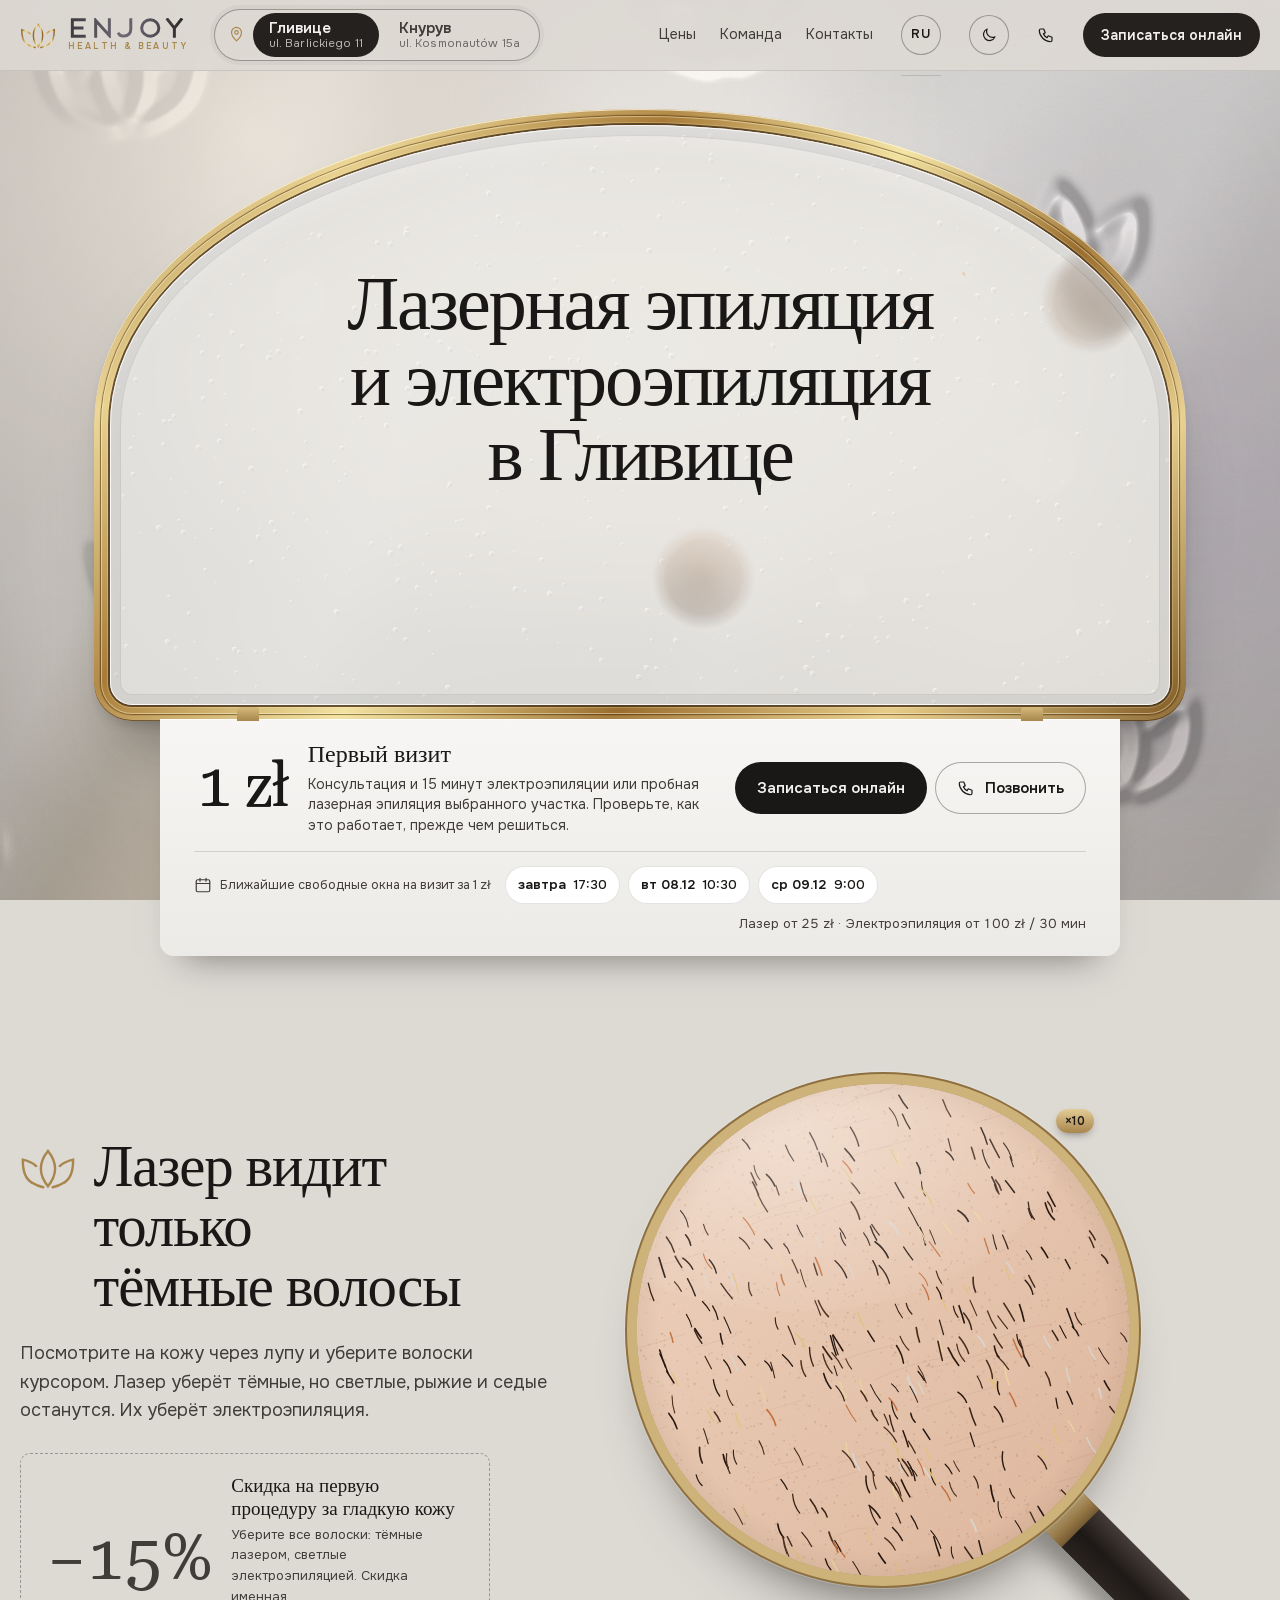
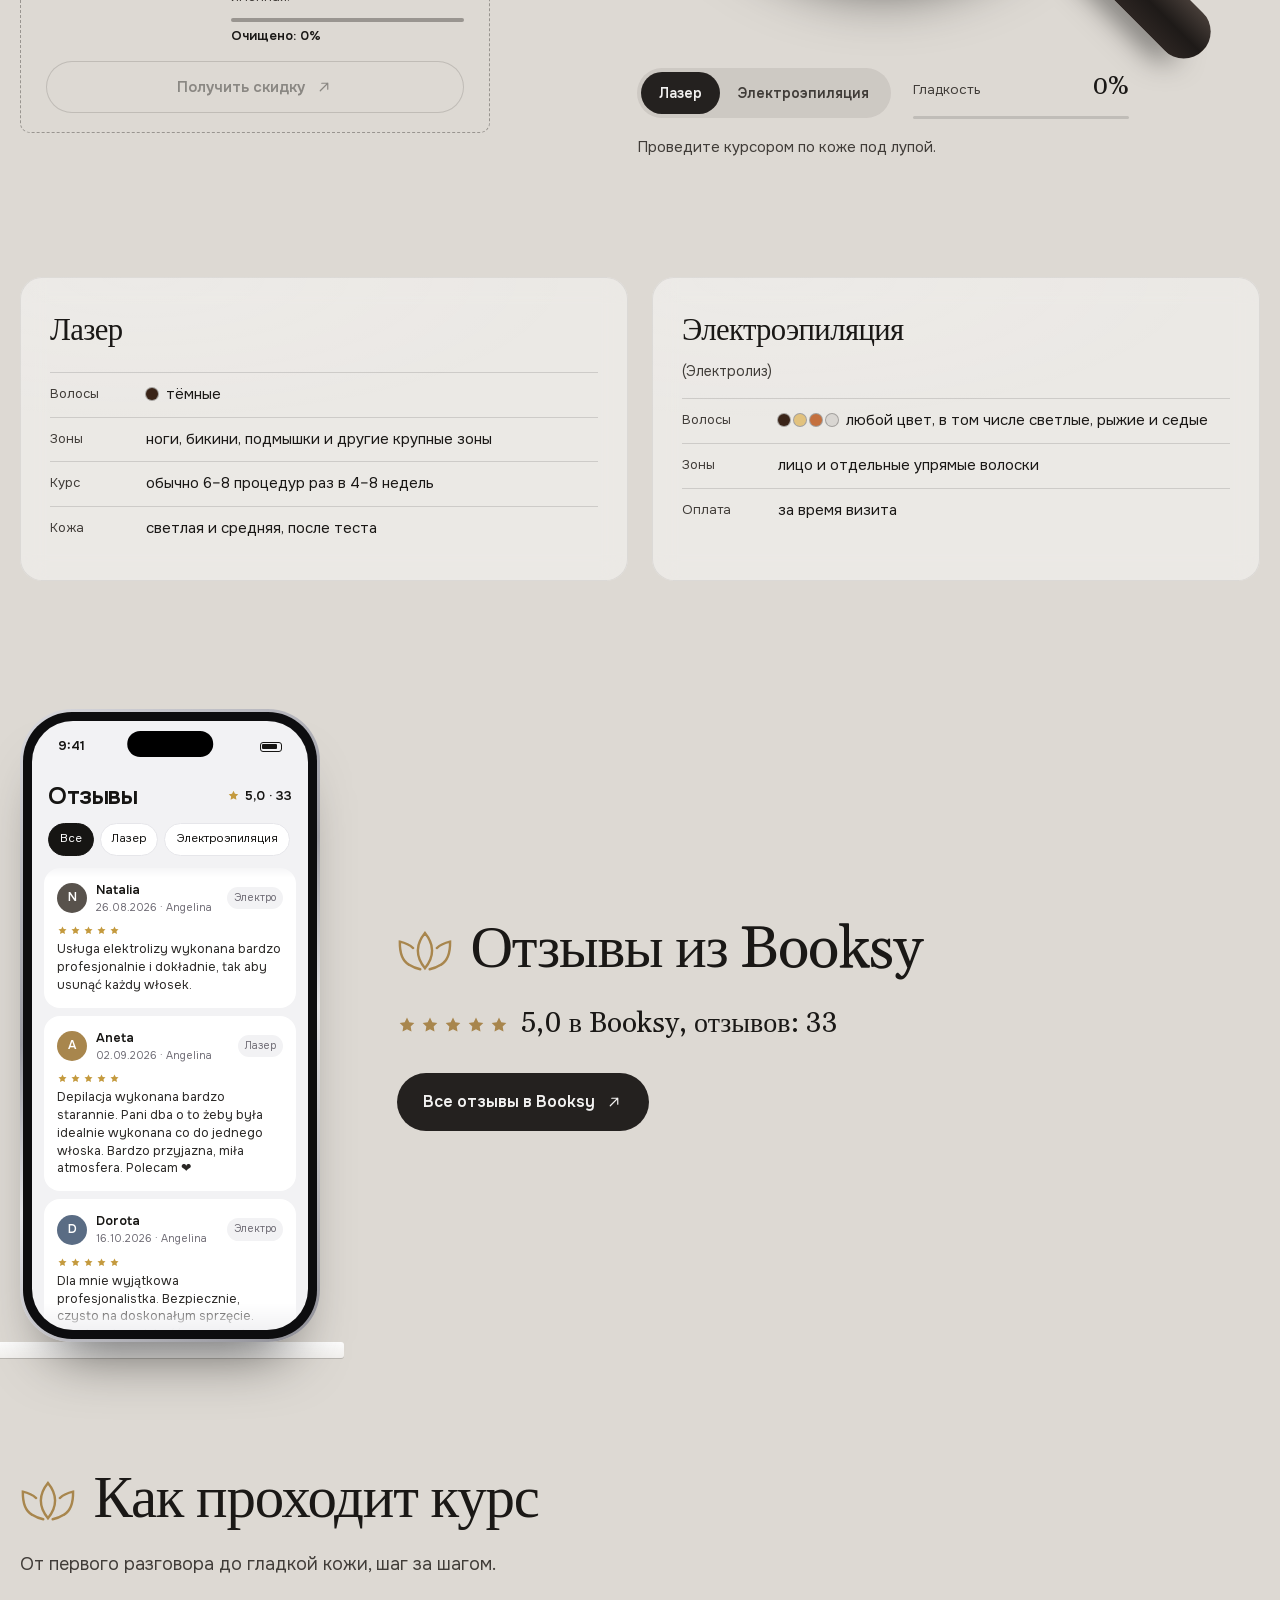
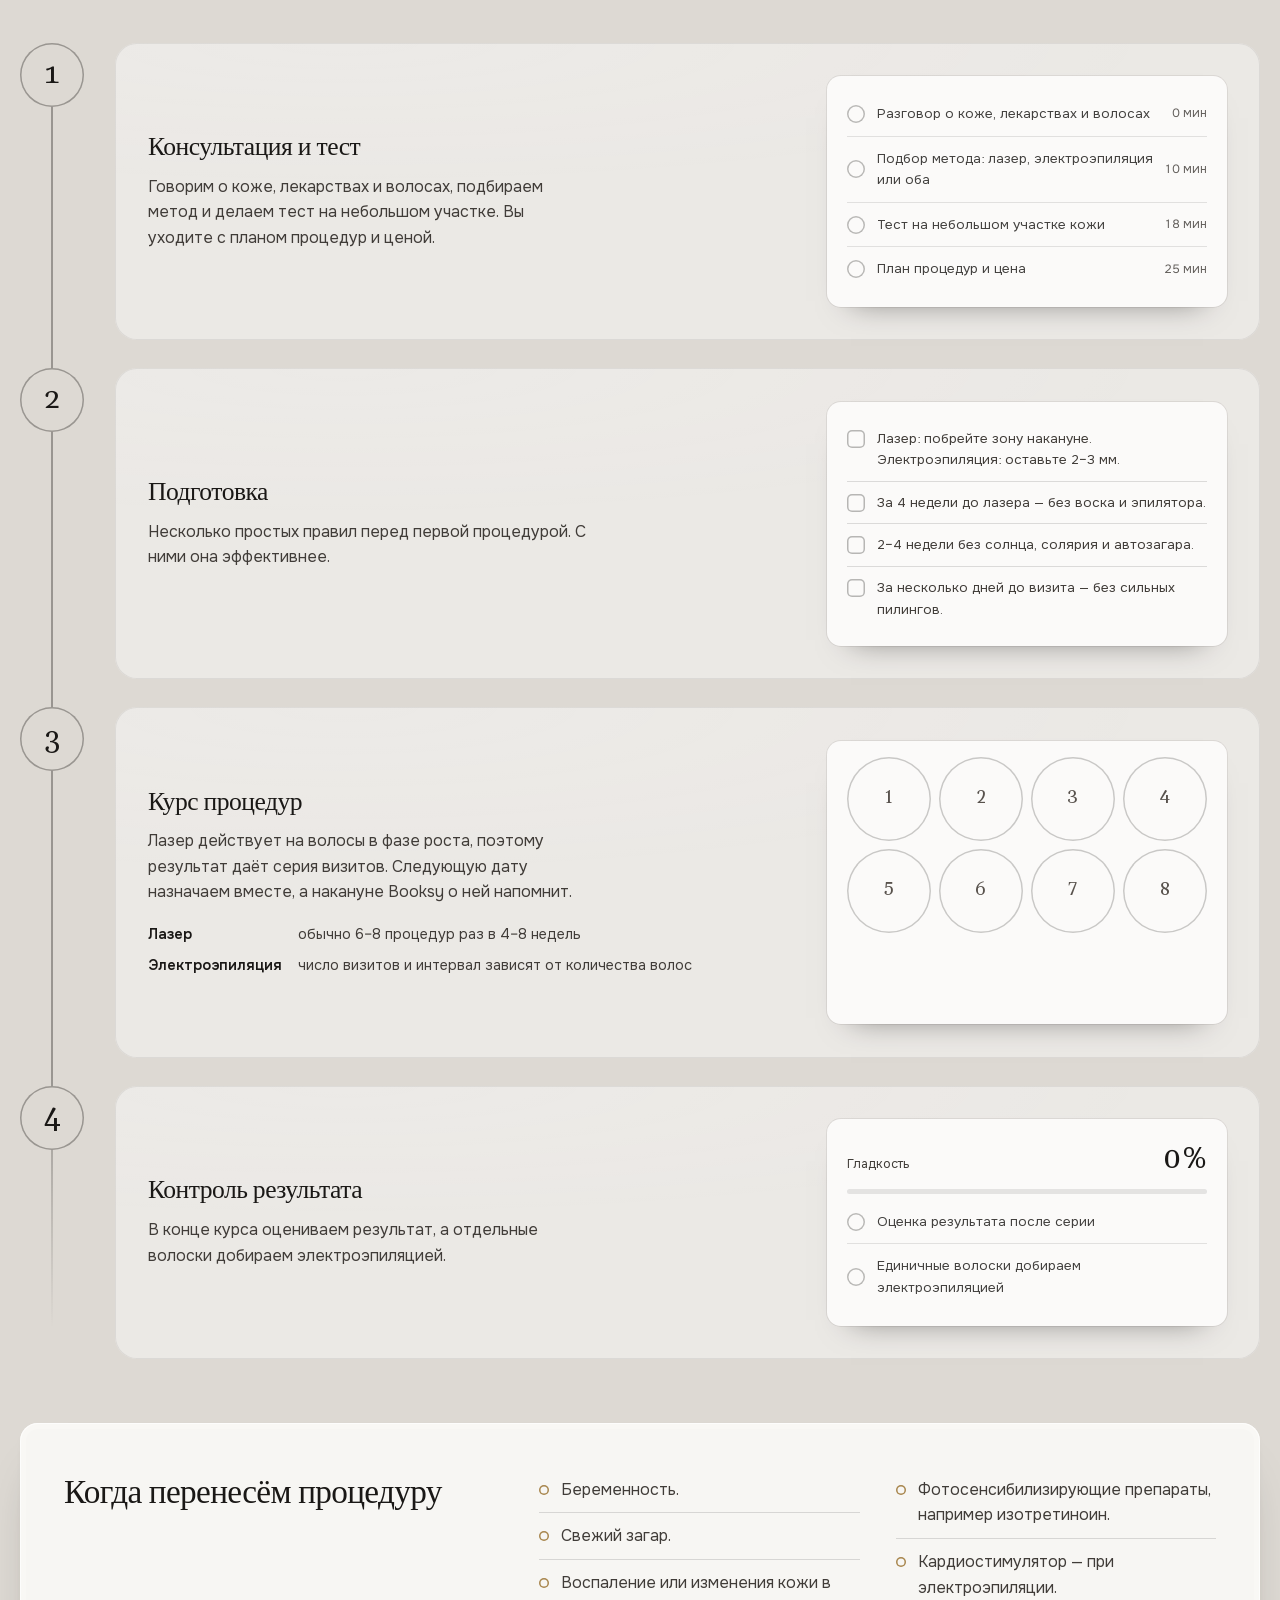
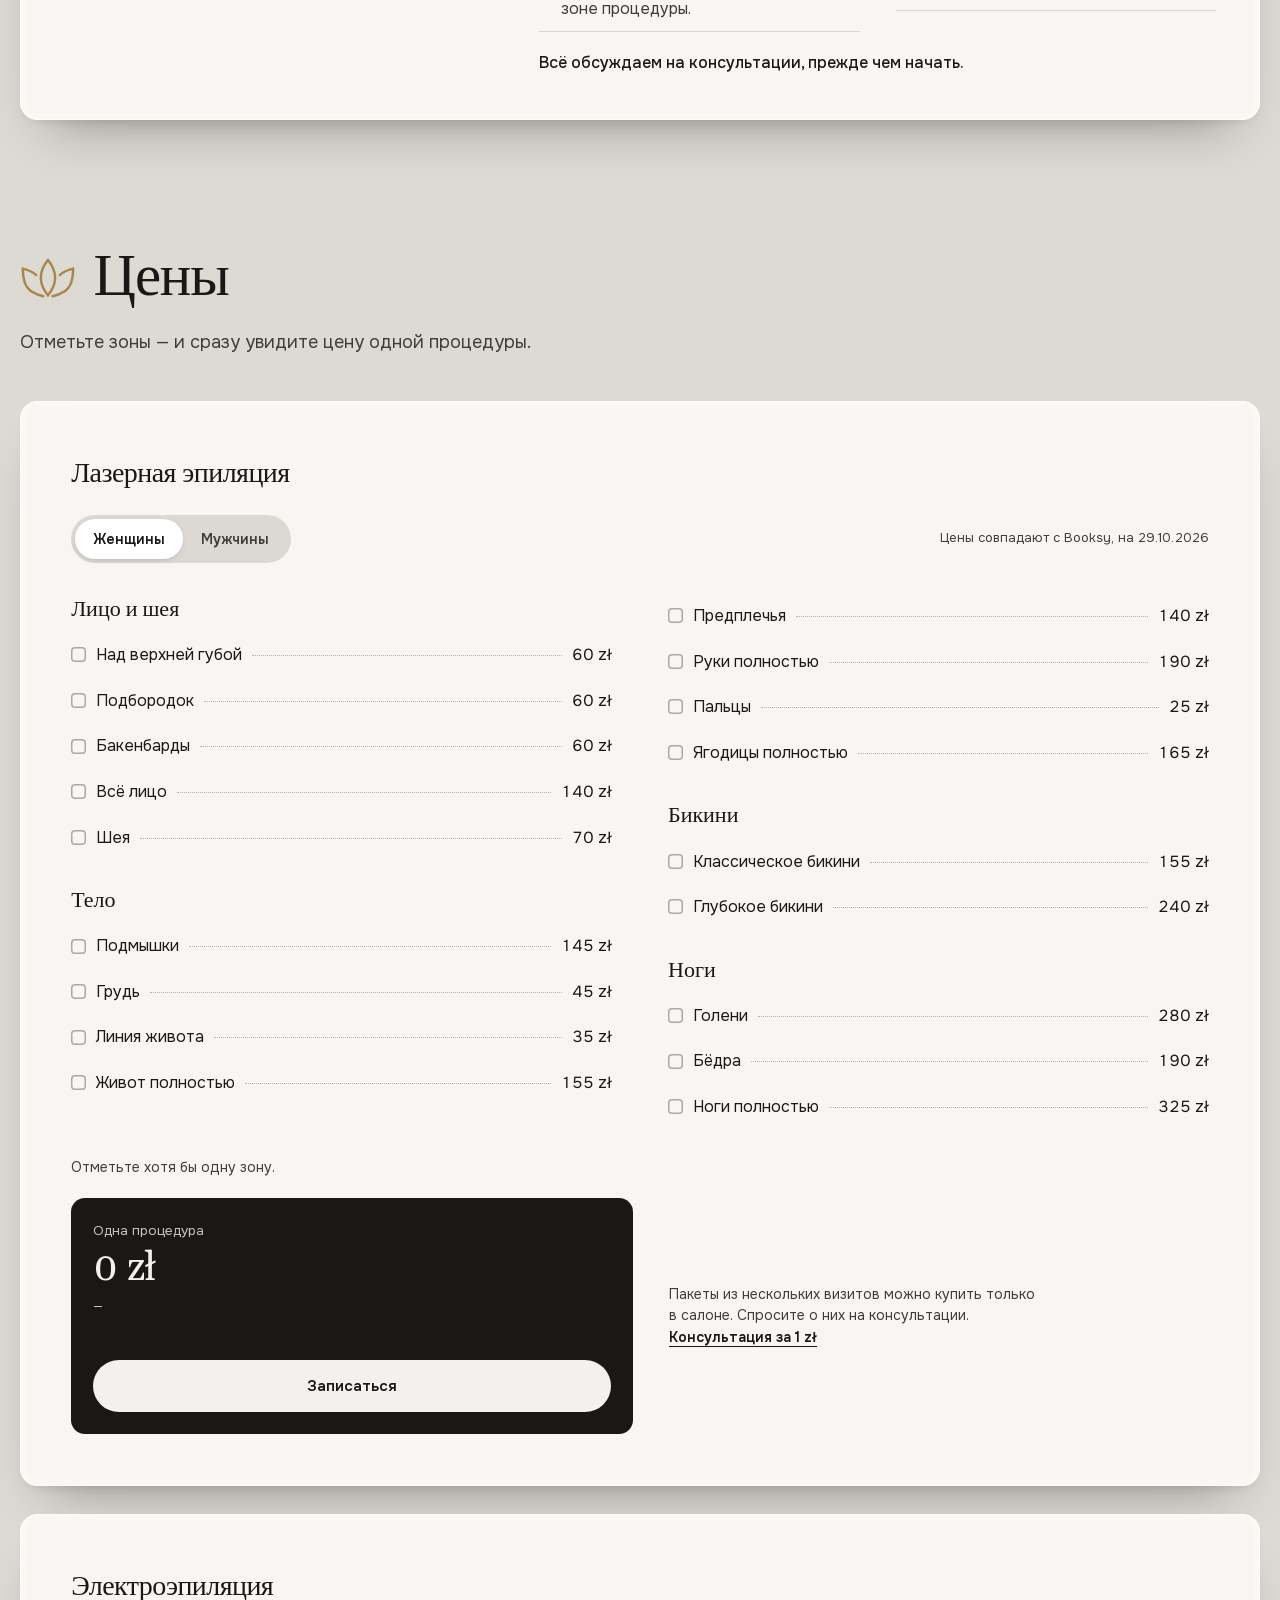
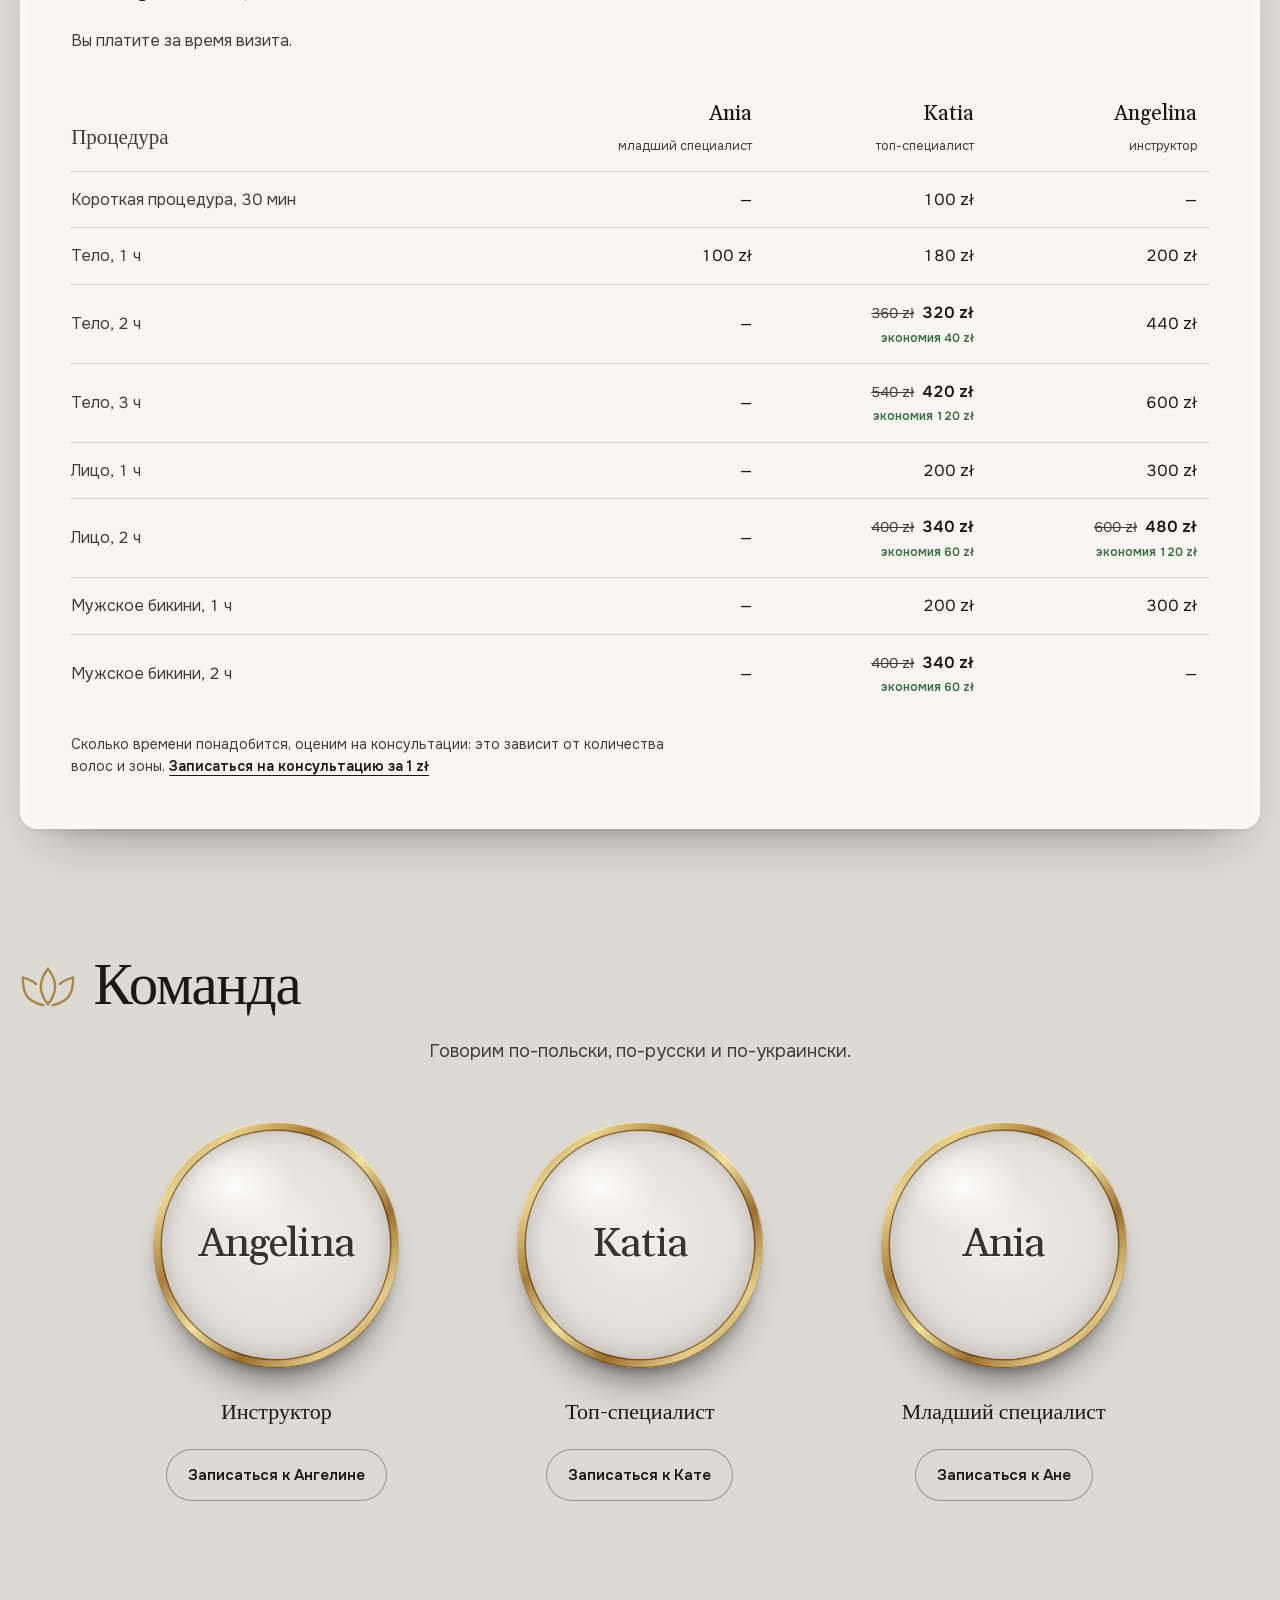
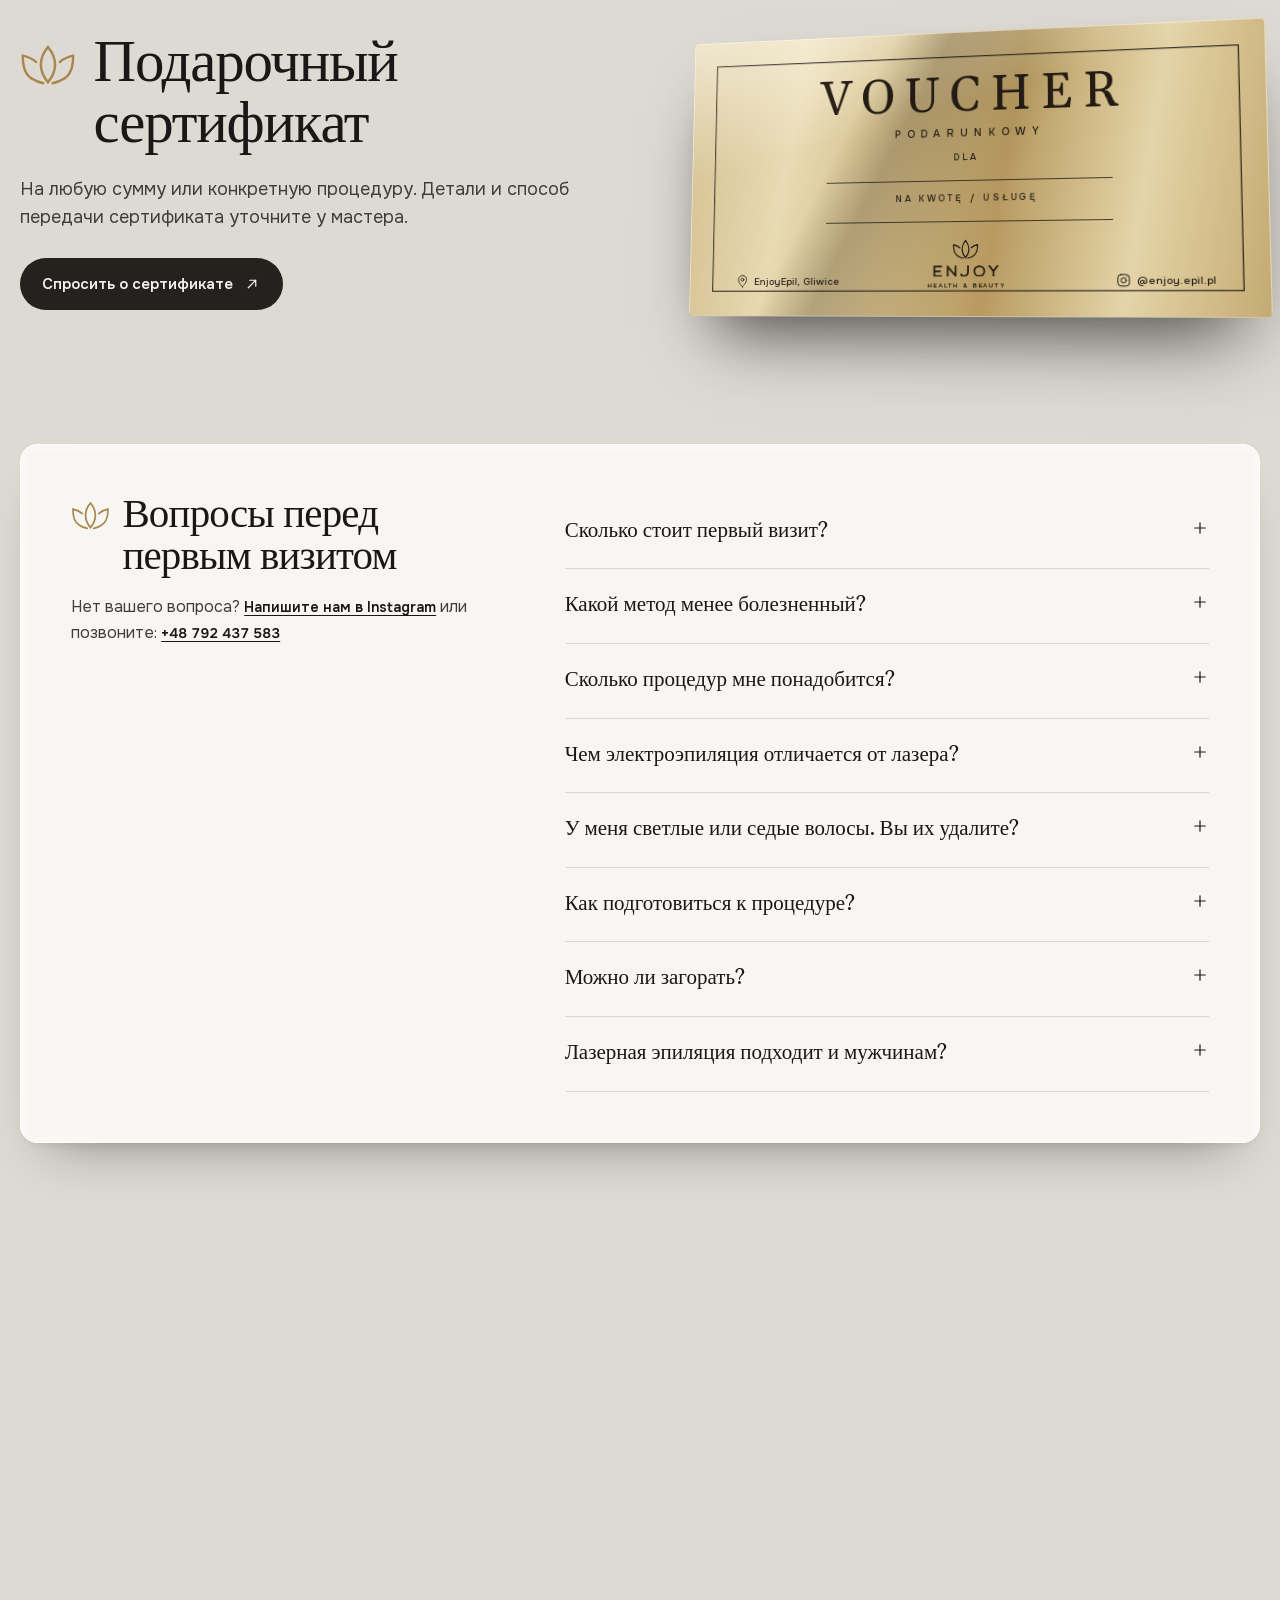
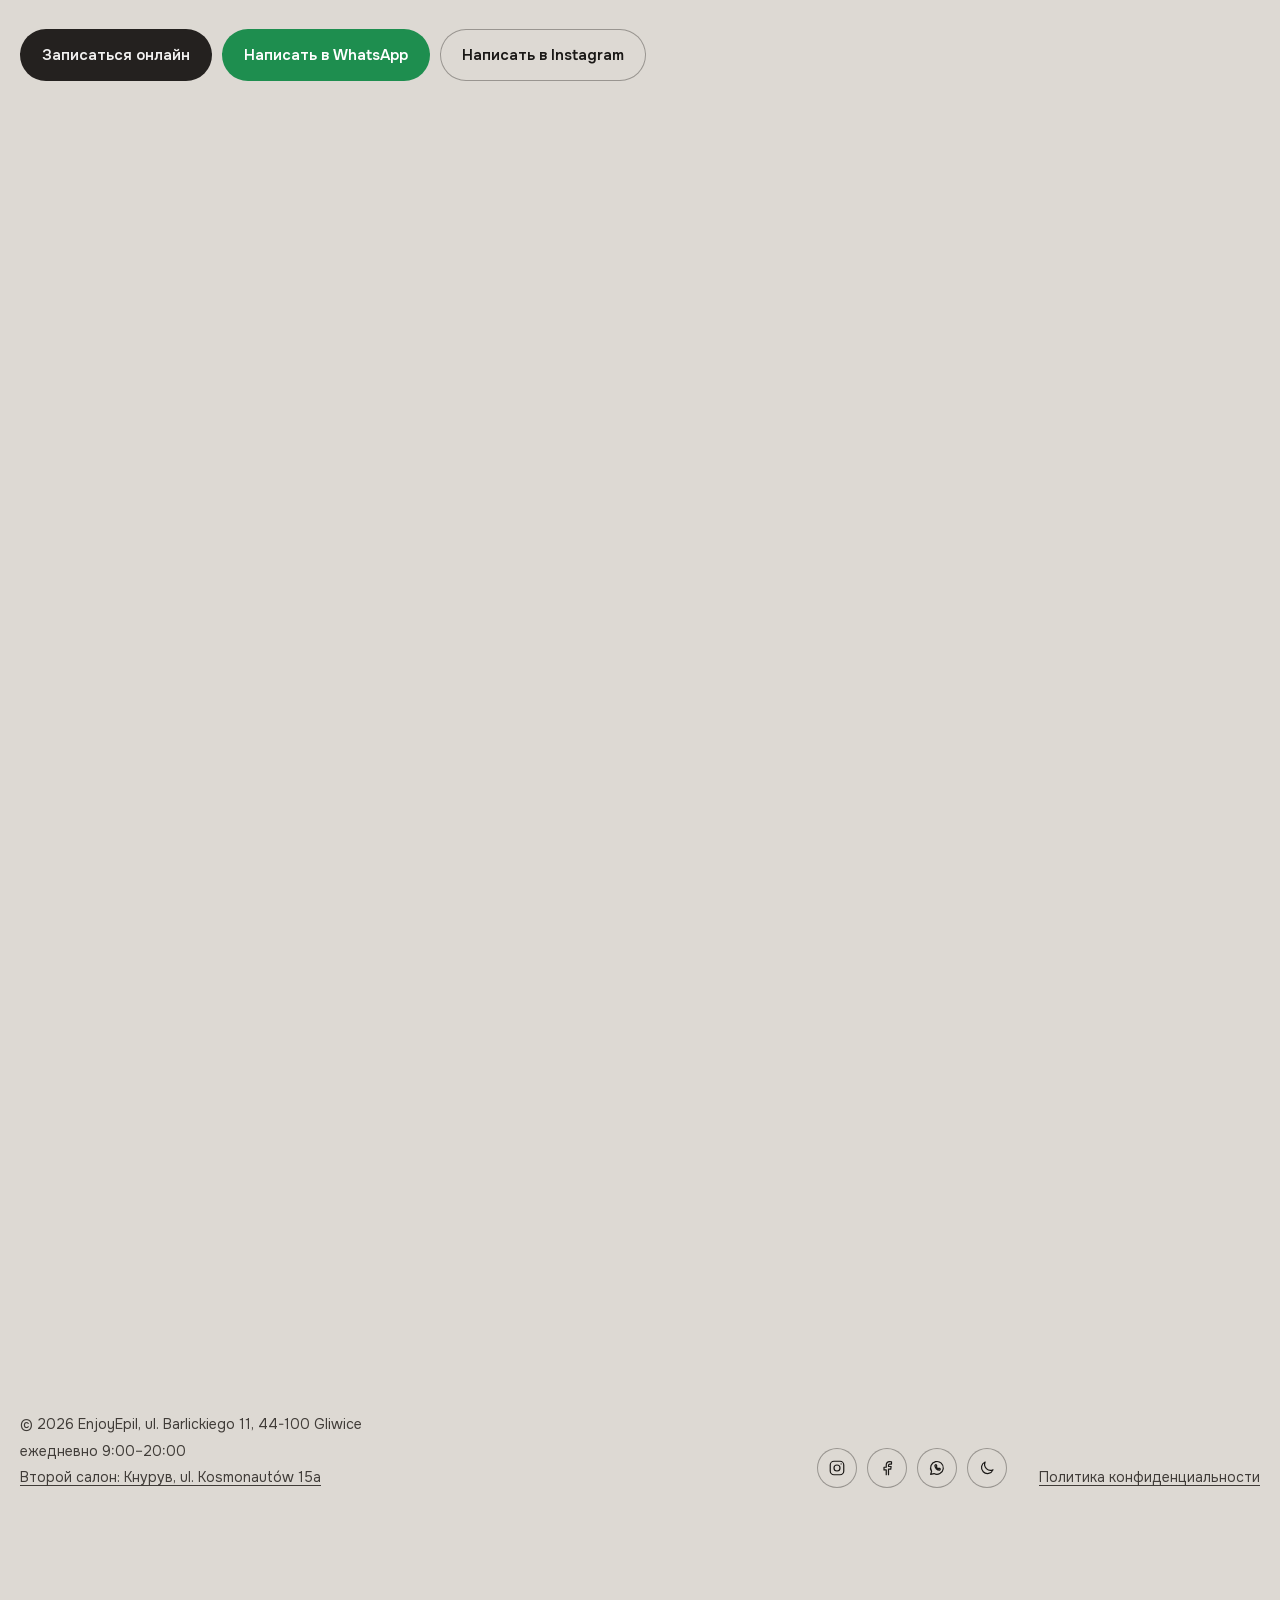
==== commit 83300011: "Podgląd strony 2026-10-29 19:40" ====
--- a/ru/index.html
+++ b/ru/index.html
@@ -1543,6 +1543,14 @@
   .shelf .act .btn{padding-inline:16px}
   .first{gap:14px}.first .v{font-size:40px}
 }
+/* touch devices: a lighter wall. The blobs stand still and nothing blurs the page behind it while scrolling */
+@media (pointer:coarse){
+  .mesh i{animation:none!important;will-change:auto}
+  header.top,.mbar,.wc,.ftw{-webkit-backdrop-filter:none!important;backdrop-filter:none!important}
+  header.top{background:color-mix(in srgb,var(--chrome) 97%,transparent)}
+  .mbar{background:color-mix(in srgb,var(--chrome) 98%,transparent)!important}
+  .wc{background-color:color-mix(in srgb,var(--wall) 88%,#fff 8%)}  /* without the blur the card itself hides the relief */
+}
 /* font tweak panel (only with ?fonty in the address; for the owner, not for visitors) */
 .ftw{position:fixed;left:16px;bottom:16px;z-index:80;width:272px;padding:14px 14px 12px;border-radius:14px;background:color-mix(in srgb,var(--chrome) 96%,transparent);backdrop-filter:blur(14px);color:var(--on-wall);box-shadow:inset 0 0 0 1px var(--chrome-line),0 18px 40px -16px rgba(0,0,0,.6);font:13px/1.35 system-ui,-apple-system,sans-serif}
 .ftw b{display:flex;justify-content:space-between;align-items:center;font-size:13px;margin-bottom:8px}
@@ -2163,14 +2171,17 @@
 /* the relief light follows the cursor; without a mouse it slowly circles the page; with motion off it stays put */
 const pls=[...document.querySelectorAll(".relief .pl")];let ltx=innerWidth*.3,lty=innerHeight*.25,lcx=ltx,lcy=lty,lUser=false;const lt0=performance.now();
 if(!matchMedia("(pointer:coarse)").matches)addEventListener("pointermove",e=>{lUser=true;ltx=e.clientX;lty=e.clientY},{passive:true});
-(function reliefLoop(t){if(!lUser&&motion){const a=(t-lt0)/9000;ltx=innerWidth*(.5+.32*Math.cos(a));lty=innerHeight*(.45+.3*Math.sin(a*1.3))}
+/* touch screens: the light is placed once; animating it re-renders the full-screen SVG lighting filter every frame */
+const reliefStill=matchMedia("(pointer:coarse)").matches;
+(function reliefLoop(t){if(!lUser&&motion&&!reliefStill){const a=(t-lt0)/9000;ltx=innerWidth*(.5+.32*Math.cos(a));lty=innerHeight*(.45+.3*Math.sin(a*1.3))}
   const nx=lcx+(ltx-lcx)*.12,ny=lcy+(lty-lcy)*.12;
   if(Math.abs(nx-lcx)>.3||Math.abs(ny-lcy)>.3){lcx=nx;lcy=ny;for(const l of pls){l.setAttribute("x",(lcx/2).toFixed(1));l.setAttribute("y",(lcy/2).toFixed(1))}}
-  requestAnimationFrame(reliefLoop)})(lt0);
+  if(!reliefStill||Math.abs(ltx-lcx)>.3||Math.abs(lty-lcy)>.3)requestAnimationFrame(reliefLoop)})(lt0);
 
 /* ---------- boot ---------- */
 zones();price();
-let rt;addEventListener("resize",()=>{clearTimeout(rt);rt=setTimeout(()=>{fogInit();hairInit()},150)});
+/* only a change of width redraws the fog and the lens: on phones the address bar changes the height while scrolling */
+let rt,lastW=innerWidth;addEventListener("resize",()=>{clearTimeout(rt);rt=setTimeout(()=>{if(innerWidth===lastW)return;lastW=innerWidth;fogInit();hairInit()},150)});
 (document.fonts?document.fonts.ready:Promise.resolve()).then(()=>{fogInit();hairInit();requestAnimationFrame(whileVisible(hm,fogLoop));requestAnimationFrame(whileVisible(mag,hairFrame));setTimeout(handSweep,500)});
 /* ---------- FONT TWEAKS (hidden: ?fonty in the address turns the panel on for this device, ?fonty=0 off) ---------- */
 {const q=new URLSearchParams(location.search).get("fonty"),store=(k,v)=>{try{v===undefined?localStorage.removeItem(k):localStorage.setItem(k,v)}catch(e){}},read=k=>{try{return localStorage.getItem(k)}catch(e){return null}};
